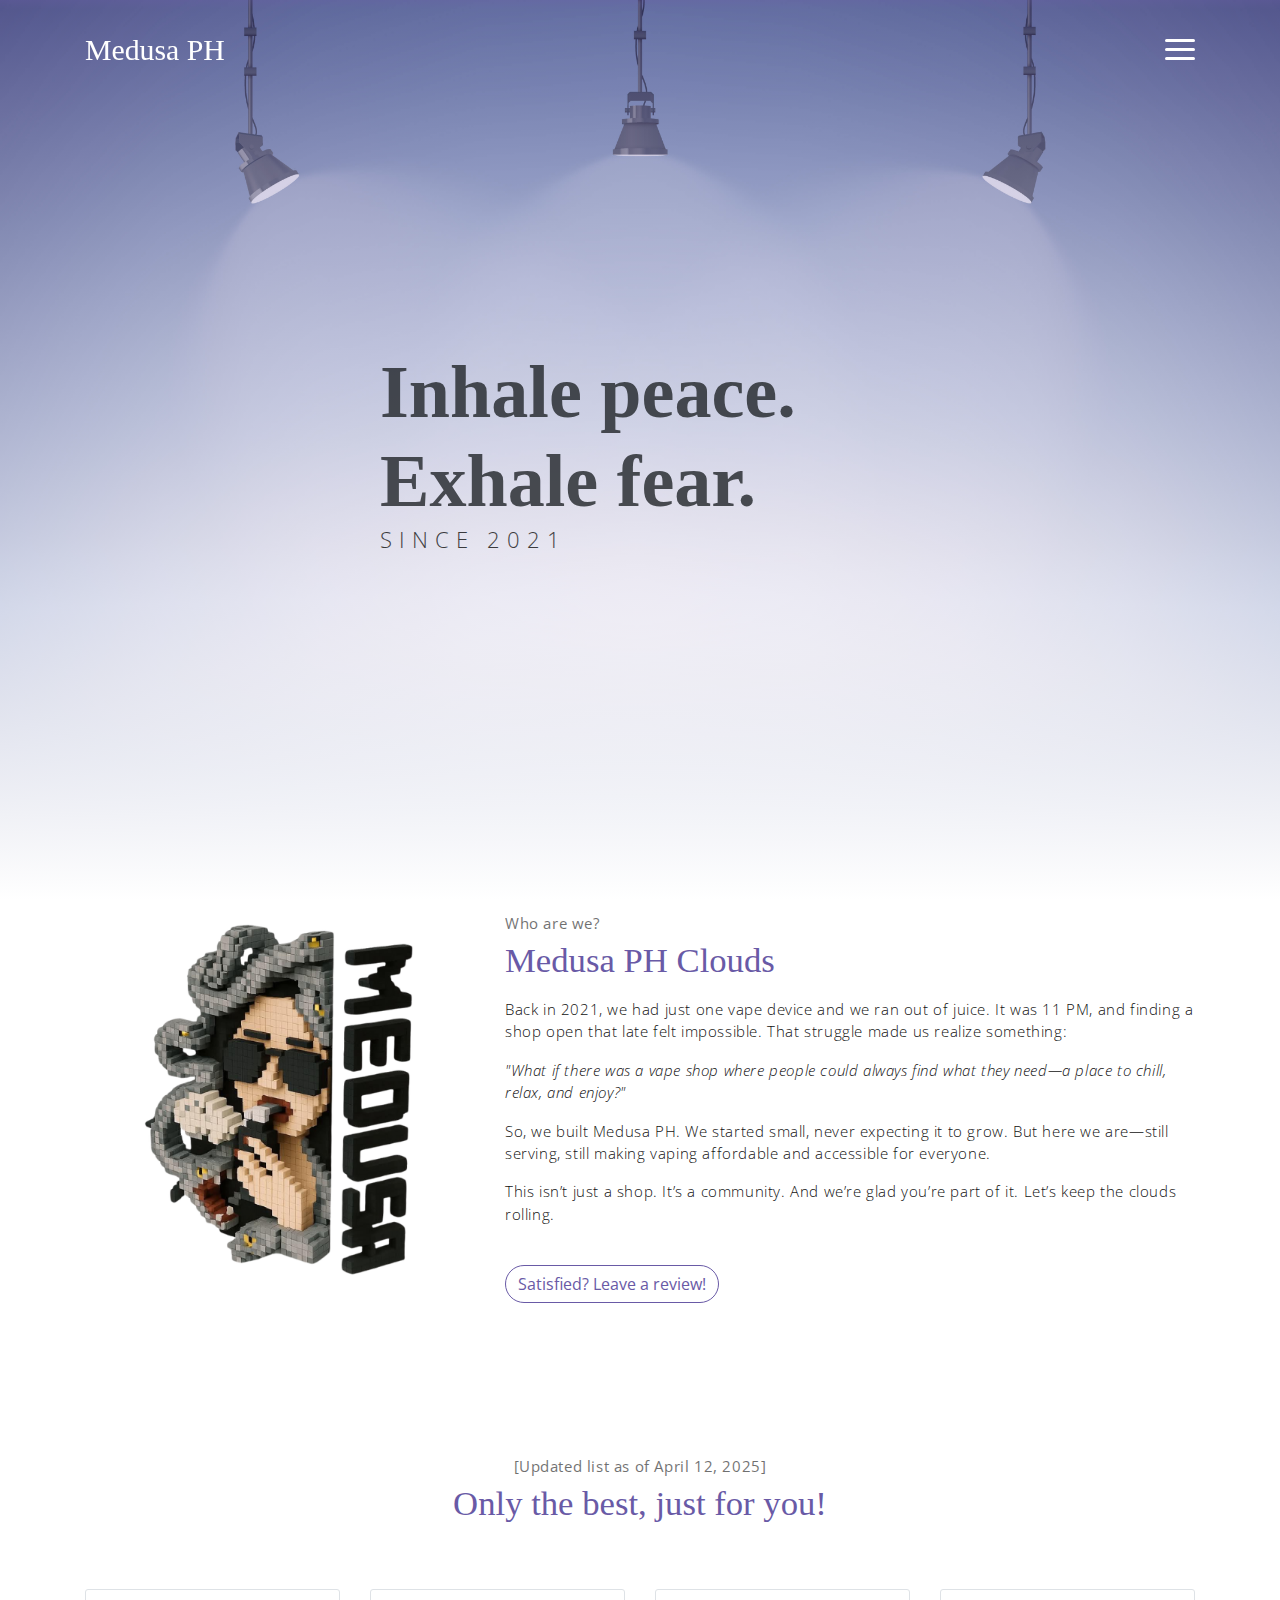
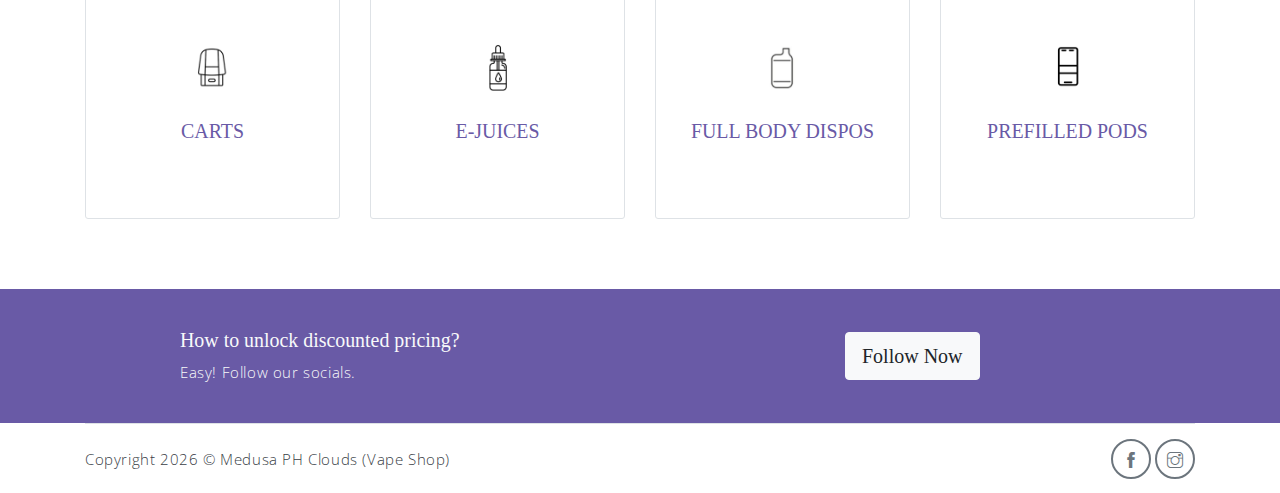
==== index.html @ be8d8b35 "Update index.html" ====
<!DOCTYPE html>
<html lang="en">
<head>
    <meta charset="utf-8">
    <meta name="viewport" content="width=device-width, initial-scale=1, shrink-to-fit=no">
    <meta name="description" content="Medusa PH Clouds offers a variety of vaping products including Black Elite, Relx, Oxva, Xlim Pro, e-juices, disposables, and vape accessories. Find your nearest vape shop and explore premium vaping products in Pampanga, Manila, and more.">
    <meta name="keywords" content="Medusa PH Clouds, vape shop, Black Elite, Black Elite V1, Black Elite V2, Smug, Storm, Chillax, Dark Pod Formula, Xlim Pro, Oxva, Oxva Xlim Pro, Royal Elite, e-juices, disposable vapes, vape accessories, vape shop near me, vape shop Pampanga, vape shop Manila, vape shop near Azure North, vape shop Angeles City, vape shop in San Fernando, best vape shop, vape shop open now, vape shop Quezon City, vape shop Cebu, vape shop Davao, vape shop Taguig, affordable vapes, vaping community Philippines, vape shop in Makati, vape shop in Pasig, vape store Philippines, vape delivery Philippines">
    <meta name="author" content="Medusa PH Clouds">
    <meta name="robots" content="index, follow">
    <title>Medusa PH Clouds - Vape Shop</title>

    <!-- Favicon -->
    <link rel="icon" href="imgs/favicon.png" type="image/x-icon">

    <!-- Stylesheets -->
    <link rel="stylesheet" href="vendors/themify-icons/css/themify-icons.css">
    <link rel="stylesheet" href="css/meyawo.css">
</head>

<body data-spy="scroll" data-target=".navbar" data-offset="40" id="home">

    <nav class="custom-navbar" data-spy="affix" data-offset-top="20">
        <div class="container">
            <a class="logo" href="index.html">Medusa PH</a>         
            <ul class="nav">
                <li class="item">
                    <a class="link" href="index.html">Home</a>
                </li>
                <li class="item">
                    <a class="link" href="#about">About</a>
                </li>
                <li class="item">
                    <a class="link" href="#service">Stocks</a>
                </li>
                <li class="item">
                    <a class="link" href="contactandpolicies.html" target="_blank">Contact/Policies</a>
                </li>
            </ul>
            <a href="javascript:void(0)" id="nav-toggle" class="hamburger hamburger--elastic">
                <div class="hamburger-box">
                  <div class="hamburger-inner"></div>
                </div>
            </a>
        </div>          
    </nav><!-- End of Page Navbar -->

    <!-- page header -->
    <header id="home" class="header">
        <div class="overlay"></div>
        <div class="header-content container">
            <h1 class="header-title">
                <span class="up"></span>
                <span class="down">Inhale peace. Exhale fear.</span>
            </h1>
            <p class="header-subtitle">SINCE 2021</p>            

            <!--<button class="btn btn-primary">Visit My Works</button>-->
        </div>              
    </header><!-- end of page header -->

    <!-- about section -->
    <section class="section pt-0" id="about">
        <!-- container -->
        <div class="container text-center">
            <!-- about wrapper -->
            <div class="about">
                <div class="about-img-holder">
                    <img src="imgs/man.png" class="about-img" alt="Download free bootstrap 4 landing page, free boootstrap 4 templates, Download free bootstrap 4.1 landing page, free boootstrap 4.1.1 templates, meyawo Landing page">
                </div>
                <div class="about-caption">
                    <p class="section-subtitle">Who are we?</p>
                    <h2 class="section-title mb-3">Medusa PH Clouds</h2>
                    <p>
                        Back in 2021, we had just one vape device and we ran out of juice. It was 11 PM, and finding a shop open that late felt impossible. That struggle made us realize something:               
                    </p>
                    <p>
                        <i>"What if there was a vape shop where people could always find what they need—a place to chill, relax, and enjoy?"</i>
                    </p>
                    <p>
                        So, we built Medusa PH. We started small, never expecting it to grow. But here we are—still serving, still making vaping affordable and accessible for everyone.
                    </p>
                    <p>
                        This isn’t just a shop. It’s a community. And we’re glad you’re part of it. Let’s keep the clouds rolling.
                    </p>
                    <a href="https://g.page/r/Cb0ntxyB2-3OEAI/review" target="_blank">
                        <button class="btn-rounded btn btn-outline-primary mt-4">Satisfied? Leave a review!</button>
                    </a>
                </div>              
            </div><!-- end of about wrapper -->
        </div><!-- end of container -->
    </section> <!-- end of about section -->

<!-- service section -->
<section class="section" id="service">
    <div class="container text-center">
        <p class="section-subtitle">[Updated list as of April 12, 2025]</p>
        <h6 class="section-title mb-6">Only the best, just for you!</h6>
        <!-- row -->
        <div class="row">
            <div class="col-md-6 col-lg-3">
                <div class="service-card" data-toggle="modal" data-target="#cartsModal">
                    <div class="body">
                        <img src="imgs/prefilledpodicon.png" alt="CARTS" class="icon">
                        <h6 class="title">CARTS</h6>
                        <p class="subtitle">Empty carts designed for easy refilling with your favorite e-juice. Perfect for a customizable vaping experience!</p>
                    </div>
                </div>
            </div>
            <div class="col-md-6 col-lg-3">
                <div class="service-card" data-toggle="modal" data-target="#ejuicesModal">
                    <div class="body">
                        <img src="imgs/ejuiceicon.png" alt="E-JUICES" class="icon">
                        <h6 class="title">E-JUICES</h6>
                        <p class="subtitle">Crafted for rich flavor and smooth vaping. Choose your favorite flavor and elevate your vape experience today!</p>
                    </div>
                </div>
            </div>
            <div class="col-md-6 col-lg-3">
                <div class="service-card" data-toggle="modal" data-target="#disposModal">
                    <div class="body">
                        <img src="imgs/fullbodydispoicon.png" alt="FULL BODY DISPOS" class="icon">
                        <h6 class="title">FULL BODY DISPOS</h6>
                        <p class="subtitle">Experience the convenience. Flavorful with no refills or mess. Perfect for on-the-go vaping!</p>
                    </div>
                </div>
            </div>
            <div class="col-md-6 col-lg-3">
                <div class="service-card" data-toggle="modal" data-target="#podsModal">
                    <div class="body">
                        <img src="imgs/cartsicon.png" alt="PREFILLED PODS" class="icon">
                        <h6 class="title">PREFILLED PODS</h6>
                        <p class="subtitle">Convenient and ready to use. No refills, no fuss—just effortless satisfaction in every puff.</p>
                    </div>
                </div>
            </div>
        </div><!-- end of row -->
    </div>
</section><!-- end of service section -->

<!-- Modal for Carts -->
<div class="modal fade" id="cartsModal" tabindex="-1" role="dialog" aria-labelledby="cartsModalLabel" aria-hidden="true">
    <div class="modal-dialog" role="document">
        <div class="modal-content">
            <div class="modal-header">
                <h5 class="modal-title" id="cartsModalLabel">CARTS - Available Items</h5>
                <button type="button" class="close" data-dismiss="modal" aria-label="Close">
                    <span aria-hidden="true">&times;</span>
                </button>
            </div>
            <div class="modal-body">
                <!-- Table for available carts -->
                <table class="table">
                    <thead>
                        <tr>
                            <th>Brand</th>
                            <th>Description</th>
                            <th>Price</th>
                        </tr>
                    </thead>
                    <tbody>
                        <tr>
                            <td>Oxva</td>
                            <td>Empty V1 cart, compatible with all Oxva Xlim devices (e.g., Xlim Pro, Xlim Pro 2, Xlim SQ, etc.)</td>
                            <td><del>₱250</del> <span style="color: green;">₱200</span></td>
                        </tr>
                        <tr>
                            <td>Royal Elite</td>
                            <td>Empty V1 cart, compatible with all Elite V1 brand batteries. <b>Under no circumstances shall a refund or replacement be made.</b></td>
                            <td><del>₱350</del> <span style="color: green;">₱300</span></td>
                        </tr>
                        <!-- Add more rows here -->
                    </tbody>
                </table>
            </div>
        </div>
    </div>
</div>

<!-- Modal for E-Juices -->
<div class="modal fade" id="ejuicesModal" tabindex="-1" role="dialog" aria-labelledby="ejuicesModalLabel" aria-hidden="true">
    <div class="modal-dialog" role="document">
        <div class="modal-content">
            <div class="modal-header">
                <h5 class="modal-title" id="ejuicesModalLabel">E-JUICES - Available Flavors</h5>
                <button type="button" class="close" data-dismiss="modal" aria-label="Close">
                    <span aria-hidden="true">&times;</span>
                </button>
            </div>
            <div class="modal-body">
                <!-- Table for available e-juices -->
                <table class="table">
                    <thead>
                        <tr>
                            <th>Brand</th>
                            <th>Flavor</th>
                            <th>Description</th>
                            <th>Price</th>
                        </tr>
                    </thead>
                    <tbody>
                        <tr>
                            <td>Dark Pod Formula</td>
                            <td>Blackout - Blackcurrant 30 mg</td>
                            <td>Menthol and fruity, dispo-like flavor. Perfect for pod system devices. Premium quality!</td>
                            <td><del>₱450</del> <span style="color: green;">₱350</span></td>
                        </tr>
                        <tr>
                            <td>Dark Pod Formula</td>
                            <td>Fizzy Pop - Banana 30 mg</td>
                            <td>Menthol and fruity, dispo-like flavor. Perfect for pod system devices. Premium quality!</td>
                            <td><del>₱450</del> <span style="color: green;">₱350</span></td>
                        </tr>
                        <tr>
                            <td>Dark Pod Formula</td>
                            <td>Frozen Pink - Strawberry 30 mg [low stocks]</td>
                            <td>Menthol and fruity, dispo-like flavor. Perfect for pod system devices. Premium quality!</td>
                            <td><del>₱450</del> <span style="color: green;">₱350</span></td>
                        </tr>
                        <tr>
                            <td>Dark Pod Formula</td>
                            <td>Fuse Bomb - Mint Fresh 30 mg</td>
                            <td>Menthol and fruity, dispo-like flavor. Perfect for pod system devices. Premium quality!</td>
                            <td><del>₱450</del> <span style="color: green;">₱350</span></td>
                        </tr>
                        <tr>
                            <td>Dark Pod Formula</td>
                            <td>Holy Grail - Grapes 30 mg</td>
                            <td>Menthol and fruity, dispo-like flavor. Perfect for pod system devices. Premium quality!</td>
                            <td><del>₱450</del> <span style="color: green;">₱350</span></td>
                        </tr>
                        <tr>
                            <td>Dark Pod Formula</td>
                            <td>Red Snow - Watermelon 30 mg</td>
                            <td>Menthol and fruity, dispo-like flavor. Perfect for pod system devices. Premium quality!</td>
                            <td><del>₱450</del> <span style="color: green;">₱350</span></td>
                        </tr>
                        <tr>
                            <td>Demonvape</td>
                            <td>Butterfly Massacre - Bubblegum Pomegranate 30 mg</td>
                            <td>Sweet and pastry, dispo-like flavor. Perfect for pod system devices. Premium quality!</td>
                            <td><del>₱350</del> <span style="color: green;">₱300</span></td>
                        </tr>
                        <tr>
                            <td>Demonvape</td>
                            <td>Crema de Brule - Sweet Crema 30 mg</td>
                            <td>Sweet and pastry, dispo-like flavor. Perfect for pod system devices. Premium quality!</td>
                            <td><del>₱350</del> <span style="color: green;">₱300</span></td>
                        </tr>
                        <tr>
                            <td>Demonvape</td>
                            <td>Cryptic Beam - Vanilla Strawberry 30 mg</td>
                            <td>Sweet and pastry, dispo-like flavor. Perfect for pod system devices. Premium quality!</td>
                            <td><del>₱350</del> <span style="color: green;">₱300</span></td>
                        </tr>
                        <tr>
                            <td>Demonvape</td>
                            <td>Frost Raw - Creamy Strawberry 30 mg</td>
                            <td>Sweet and pastry, dispo-like flavor. Perfect for pod system devices. Premium quality!</td>
                            <td><del>₱350</del> <span style="color: green;">₱300</span></td>
                        </tr>
                        <tr>
                            <td>Demonvape</td>
                            <td>Nueva York - Cheesecake 30 mg</td>
                            <td>Sweet and pastry, dispo-like flavor. Perfect for pod system devices. Premium quality!</td>
                            <td><del>₱350</del> <span style="color: green;">₱300</span></td>
                        </tr>
                        <tr>
                            <td>Demonvape</td>
                            <td>RG - Yummy Grapes 30 mg</td>
                            <td>Sweet and pastry, dispo-like flavor. Perfect for pod system devices. Premium quality!</td>
                            <td><del>₱350</del> <span style="color: green;">₱300</span></td>
                        </tr>
                        <tr>
                            <td>Icy Cold</td>
                            <td>Frost Melo - Melon 3 mg</td>
                            <td>Mild fruity menthol. Perfect for mod system devices. Budget-friendly!</td>
                            <td><del>₱150</del> <span style="color: green;">₱100</span></td>
                        </tr>
                        <tr>
                            <td>Icy Cold</td>
                            <td>Green Slush - Watermelon 3 mg</td>
                            <td>Mild fruity menthol. Perfect for mod system devices. Budget-friendly!</td>
                            <td><del>₱150</del> <span style="color: green;">₱100</span></td>
                        </tr>
                        <tr>
                            <td>Icy Cold</td>
                            <td>Lychillz - Lychee 3 mg</td>
                            <td>Mild fruity menthol. Perfect for mod system devices. Budget-friendly!</td>
                            <td><del>₱150</del> <span style="color: green;">₱100</span></td>
                        </tr>
                        <tr>
                            <td>Icy Cold</td>
                            <td>Tropic Freeze - Mango 3 mg</td>
                            <td>Mild fruity menthol. Perfect for mod system devices. Budget-friendly!</td>
                            <td><del>₱150</del> <span style="color: green;">₱100</span></td>
                        </tr>
                        <tr>
                            <td>Vapordrops</td>
                            <td>Blu Elixir - Blueberry 24 mg</td>
                            <td>Fruity. Perfect for mod and pod system devices. Budget-friendly!</td>
                            <td><del>₱200</del> <span style="color: green;">₱150</span></td>
                        </tr>
                        <tr>
                            <td>Vapordrops</td>
                            <td>Classic YKT - Yakult 24 mg</td>
                            <td>Sweet. Perfect for mod and pod system devices. Budget-friendly!</td>
                            <td><del>₱200</del> <span style="color: green;">₱150</span></td>
                        </tr>
                        <tr>
                            <td>Vapordrops</td>
                            <td>Fresh Red - Watermelon 24 mg</td>
                            <td>Fresh fruity. Perfect for mod and pod system devices. Budget-friendly!</td>
                            <td><del>₱200</del> <span style="color: green;">₱150</span></td>
                        </tr>
                        <tr>
                            <td>Vapordrops</td>
                            <td>Lychi - Lychee 24 mg</td>
                            <td>Sweet fruity. Perfect for mod and pod system devices. Budget-friendly!</td>
                            <td><del>₱200</del> <span style="color: green;">₱150</span></td>
                        </tr>
                        <tr>
                            <td>Vapordrops</td>
                            <td>Perfect Red - Strawberry 24 mg</td>
                            <td>Sweet fruity. Perfect for mod and pod system devices. Budget-friendly!</td>
                            <td><del>₱200</del> <span style="color: green;">₱150</span></td>
                        </tr>
                        <tr>
                            <td>Vapordrops</td>
                            <td>Purple Vine - Grapes 24 mg</td>
                            <td>Sweet Fruity. Perfect for mod and pod system devices. Budget-friendly!</td>
                            <td><del>₱200</del> <span style="color: green;">₱150</span></td>
                        </tr>
                        <tr>
                            <td>Vapordrops</td>
                            <td>Triple Brown - Chocolate 24 mg</td>
                            <td>Sweet Pastry. Perfect for mod and pod system devices. Budget-friendly!</td>
                            <td><del>₱200</del> <span style="color: green;">₱150</span></td>
                        </tr>
                        <tr>
                            <td>Vapordrops</td>
                            <td>TRN - Turon 24 mg</td>
                            <td>Sweet Pastry. Perfect for mod and pod system devices. Budget-friendly!</td>
                            <td><del>₱200</del> <span style="color: green;">₱150</span></td>
                        </tr>
                        <tr>
                            <td>Vapordrops</td>
                            <td>UCC - Ube Cheesecake 24 mg</td>
                            <td>Sweet Pastry. Perfect for mod and pod system devices. Budget-friendly!</td>
                            <td><del>₱200</del> <span style="color: green;">₱150</span></td>
                        </tr>
                        <!-- Add more rows here -->
                    </tbody>
                </table>
            </div>
        </div>
    </div>
</div>

<!-- Modal for Full Body Dispos -->
<div class="modal fade" id="disposModal" tabindex="-1" role="dialog" aria-labelledby="disposModalLabel" aria-hidden="true">
    <div class="modal-dialog" role="document">
        <div class="modal-content">
            <div class="modal-header">
                <h5 class="modal-title" id="disposModalLabel">FULL BODY DISPOS - Available Options</h5>
                <button type="button" class="close" data-dismiss="modal" aria-label="Close">
                    <span aria-hidden="true">&times;</span>
                </button>
            </div>
            <div class="modal-body">
                <!-- Table for available disposables -->
                <table class="table">
                    <thead>
                        <tr>
                            <th>Brand</th>
                            <th>Flavor</th>
                            <th>Description</th>
                            <th>Price</th>
                        </tr>
                    </thead>
                    <tbody>
                        <tr>
                            <td>Chillax Vista Mini</td>
                            <td>AG - Aloe Grape 30 mg [low stocks]</td>
                            <td>Cute size, perfect for alternatives. Non-rechargeable. Budget-friendly with a mild fruity taste.</td>
                            <td><del>₱350</del> <span style="color: green;">₱200</span></td>
                        </tr>
                        <tr>
                            <td>Chillax Vista Mini</td>
                            <td>BC - Blackcurrant 30 mg</td>
                            <td>Cute size, perfect for alternatives. Non-rechargeable. Budget-friendly with a mild fruity taste.</td>
                            <td><del>₱350</del> <span style="color: green;">₱200</span></td>
                        </tr>
                        <tr>
                            <td>Chillax Vista Mini</td>
                            <td>GB - Gummy Bear 30 mg</td>
                            <td>Cute size, perfect for alternatives. Non-rechargeable. Budget-friendly with a mild fruity taste.</td>
                            <td><del>₱350</del> <span style="color: green;">₱200</span></td>
                        </tr>
                        <tr>
                            <td>Chillax Vista Mini</td>
                            <td>IBG - Iced Bubblegum 30 mg [low stocks]</td>
                            <td>Cute size, perfect for alternatives. Non-rechargeable. Budget-friendly with a mild fruity taste.</td>
                            <td><del>₱350</del> <span style="color: green;">₱200</span></td>
                        </tr>
                        <tr>
                            <td>Chillax Vista Mini</td>
                            <td>LM - Lemon Mint 30 mg</td>
                            <td>Cute size, perfect for alternatives. Non-rechargeable. Budget-friendly with a mild fruity taste.</td>
                            <td><del>₱350</del> <span style="color: green;">₱200</span></td>
                        </tr>
                        <tr>
                            <td>Chillax Vista Mini</td>
                            <td>SI - Strawberry Ice 30 mg [low stocks]</td>
                            <td>Cute size, perfect for alternatives. Non-rechargeable. Budget-friendly with a mild fruity taste.</td>
                            <td><del>₱350</del> <span style="color: green;">₱200</span></td>
                        </tr>
                        <tr>
                            <td>Chillax Vista Mini</td>
                            <td>SK - Strawberry Kiwi 30 mg</td>
                            <td>Cute size, perfect for alternatives. Non-rechargeable. Budget-friendly with a mild fruity taste.</td>
                            <td><del>₱350</del> <span style="color: green;">₱200</span></td>
                        </tr>
                        <tr>
                            <td>Chillax Vista Mini</td>
                            <td>WL - Watermelon Lychee 30 mg [low stocks]</td>
                            <td>Cute size, perfect for alternatives. Non-rechargeable. Budget-friendly with a mild fruity taste.</td>
                            <td><del>₱350</del> <span style="color: green;">₱200</span></td>
                        </tr>
                        <!-- Add more rows here -->
                    </tbody>
                </table>
            </div>
        </div>
    </div>
</div>

<!-- Modal for Prefilled Pods -->
<div class="modal fade" id="podsModal" tabindex="-1" role="dialog" aria-labelledby="podsModalLabel" aria-hidden="true">
    <div class="modal-dialog" role="document">
        <div class="modal-content">
            <div class="modal-header">
                <h5 class="modal-title" id="podsModalLabel">PREFILLED PODS - Available Options</h5>
                <button type="button" class="close" data-dismiss="modal" aria-label="Close">
                    <span aria-hidden="true">&times;</span>
                </button>
            </div>
            <div class="modal-body">
                <!-- Table for available prefilled pods -->
                <table class="table">
                    <thead>
                        <tr>
                            <th>Brand</th>
                            <th>Flavor</th>
                            <th>Description</th>
                            <th>Price</th>
                        </tr>
                    </thead>
                    <tbody>
                        <tr>
                            <td>ChillX Go</td>
                            <td>Avocado Cream 30 mg</td>
                            <td>Mild menthol with a burst of flavor. Sleek, clean design.</td>
                            <td><del>₱500</del> <span style="color: green;">₱420</span></td>
                        </tr>
                        <tr>
                            <td>ChillX Go</td>
                            <td>Cola 30 mg</td>
                            <td>Mild menthol with a burst of flavor. Sleek, clean design.</td>
                            <td><del>₱500</del> <span style="color: green;">₱420</span></td>
                        </tr>
                        <tr>
                            <td>ChillX Go</td>
                            <td>Iced Bubblegum 30 mg</td>
                            <td>Mild menthol with a burst of flavor. Sleek, clean design.</td>
                            <td><del>₱500</del> <span style="color: green;">₱420</span></td>
                        </tr>
                        <tr>
                            <td>ChillX Go</td>
                            <td>Mixed Berries 30 mg [low stocks]</td>
                            <td>Mild menthol with a burst of flavor. Sleek, clean design.</td>
                            <td><del>₱500</del> <span style="color: green;">₱420</span></td>
                        </tr>
                        <tr>
                            <td>ChillX Go</td>
                            <td>Lychee 30 mg</td>
                            <td>Mild menthol with a burst of flavor. Sleek, clean design.</td>
                            <td><del>₱500</del> <span style="color: green;">₱420</span></td>
                        </tr>
                        <tr>
                            <td>ChillX Go</td>
                            <td>Watermelon 30 mg</td>
                            <td>Mild menthol with a burst of flavor. Sleek, clean design.</td>
                            <td><del>₱500</del> <span style="color: green;">₱420</span></td>
                        </tr>
                        <tr>
                            <td>RELX</td>
                            <td>Fresh Red - Watermelon 30 mg</td>
                            <td>Sweet ripe watermelon with a pleasant hint of menthol!</td>
                            <td><del>₱350</del> <span style="color: green;">₱290</span></td>
                        </tr>
                        <tr>
                            <td>Royal Elite V1</td>
                            <td>APL - Apple 30 mg</td>
                            <td>V1 pods for any Elite V1 batts. Fruity and menthol. Get your batt for only 300 Php!</td>
                            <td><del>₱400</del> <span style="color: green;">₱350</span></td>
                        </tr>
                        <tr>
                            <td>Royal Elite V1</td>
                            <td>BBY - Blueberry 30 mg</td>
                            <td>V1 pods for any Elite V1 batts. Fruity and menthol. Get your batt for only 300 Php!</td>
                            <td><del>₱400</del> <span style="color: green;">₱350</span></td>
                        </tr>
                        <tr>
                            <td>Royal Elite V1</td>
                            <td>GPS - Grapes 30 mg</td>
                            <td>V1 pods for any Elite V1 batts. Fruity and menthol. Get your batt for only 300 Php!</td>
                            <td><del>₱400</del> <span style="color: green;">₱350</span></td>
                        </tr>
                        <tr>
                            <td>Royal Elite V1</td>
                            <td>LYC - Lychee 30 mg</td>
                            <td>V1 pods for any Elite V1 batts. Fruity and menthol. Get your batt for only 300 Php!</td>
                            <td><del>₱400</del> <span style="color: green;">₱350</span></td>
                        </tr>
                        <tr>
                            <td>Royal Elite V1</td>
                            <td>MGI - Mango Ice 30 mg</td>
                            <td>V1 pods for any Elite V1 batts. Fruity and menthol. Get your batt for only 300 Php!</td>
                            <td><del>₱400</del> <span style="color: green;">₱350</span></td>
                        </tr>
                        <tr>
                            <td>Royal Elite V1</td>
                            <td>SBY - Strawberry 30 mg</td>
                            <td>V1 pods for any Elite V1 batts. Fruity and menthol. Get your batt for only 300 Php!</td>
                            <td><del>₱400</del> <span style="color: green;">₱350</span></td>
                        </tr>
                        <tr>
                            <td>Royal Elite V1</td>
                            <td>VIC - Vanilla Ice Cream 30 mg</td>
                            <td>V1 pods for any Elite V1 batts. Fruity and menthol. Get your batt for only 300 Php!</td>
                            <td><del>₱400</del> <span style="color: green;">₱350</span></td>
                        </tr>
                        <tr>
                            <td>Royal Elite V1</td>
                            <td>WTM - Watermelon 30 mg</td>
                            <td>V1 pods for any Elite V1 batts. Fruity and menthol. Get your batt for only 300 Php!</td>
                            <td><del>₱400</del> <span style="color: green;">₱350</span></td>
                        </tr>
                        <tr>
                            <td>Royal Elite V2</td>
                            <td>BCT - Blackcurrant 30 mg</td>
                            <td>V2 pods for any Elite V2 batts. Fruity and menthol. Get your batt for only 350 Php!</td>
                            <td><del>₱500</del> <span style="color: green;">₱450</span></td>
                        </tr>
                        <tr>
                            <td>Royal Elite V2</td>
                            <td>BBY - Blueberry 30 mg</td>
                            <td>V2 pods for any Elite V2 batts. Fruity and menthol. Get your batt for only 350 Php!</td>
                            <td><del>₱500</del> <span style="color: green;">₱450</span></td>
                        </tr>
                        <tr>
                            <td>Royal Elite V2</td>
                            <td>SBY - Strawberry 30 mg</td>
                            <td>V2 pods for any Elite V2 batts. Fruity and menthol. Get your batt for only 350 Php!</td>
                            <td><del>₱500</del> <span style="color: green;">₱450</span></td>
                        </tr>
                        <tr>
                            <td>Royal Elite V2</td>
                            <td>WTM - Watermelon 30 mg</td>
                            <td>V2 pods for any Elite V2 batts. Fruity and menthol. Get your batt for only 350 Php!</td>
                            <td><del>₱500</del> <span style="color: green;">₱450</span></td>
                        </tr>
                        <tr>
                            <td>Royal Elite V2</td>
                            <td>YKL - Yakult 30 mg</td>
                            <td>V2 pods for any Elite V2 batts. Fruity and menthol. Get your batt for only 350 Php!</td>
                            <td><del>₱500</del> <span style="color: green;">₱450</span></td>
                        </tr>
                        <!-- Add more rows here -->
                    </tbody>
                </table>
            </div>
        </div>
    </div>
</div>

    <!-- section -->
    <section class="section-sm bg-primary">
        <!-- container -->
        <div class="container text-center text-sm-left">
            <!-- row -->
            <div class="row align-items-center">
                <div class="col-sm offset-md-1 mb-4 mb-md-0">
                    <h6 class="title text-light">How to unlock discounted pricing?</h6>
                    <p class="m-0 text-light">Easy! Follow our socials.</p>
                </div>
                <div class="col-sm offset-sm-2 offset-md-3">
                    <a href="https://www.facebook.com/medusaphcloudsv2" target="_blank">
                        <button class="btn btn-lg my-font btn-light rounded">Follow Now</button>
                      </a>                      
                </div>
            </div> <!-- end of row -->
        </div> <!-- end of container -->
    </section> <!-- end of section -->

    <!-- footer -->
    <div class="container">
        <footer class="footer">       
            <p class="mb-0">Copyright <script>document.write(new Date().getFullYear())</script> &copy; <a href="https://www.facebook.com/medusaphcloudsv2">Medusa PH Clouds (Vape Shop)</a></p>
            <div class="social-links text-right m-auto ml-sm-auto">
                <a href="https://www.facebook.com/medusaphcloudsv2" class="link"><i class="ti-facebook"></i></a>
                <a href="https://www.instagram.com/vapeshopmedusa/" class="link"><i class="ti-instagram"></i></a>
            </div>
        </footer>
    </div> <!-- end of page footer -->
	
	<!-- core  -->
    <script src="vendors/jquery/jquery-3.4.1.js"></script>
    <script src="vendors/bootstrap/bootstrap.bundle.js"></script>

    <!-- bootstrap 3 affix -->
	<script src="vendors/bootstrap/bootstrap.affix.js"></script>

    <!-- Meyawo js -->
    <script src="js/meyawo.js"></script>

<!-- PopUp: Subscribe Feature -->
<div id="subscribePopup" class="subscribe-popup">
    <div class="popup-content">
        <span class="close-popup" id="closePopup">&times;</span>
        <h3>Subscribe Now!</h3>
        <p>Stay updated on discounts and new stock arrivals.</p>
        <a href="https://docs.google.com/forms/d/e/1FAIpQLSf3AsrJjNL1ROiLyKvn1PiWX-XRBEMjM4Qnz4-0NuQ9uocprQ/viewform?usp=header" target="_blank">
            <button class="btn btn-primary">Subscribe</button>
        </a>
    </div>
</div>

<!--Script for Subscribe Feature-->
<script>
    // Get the elements
    var popup = document.getElementById("subscribePopup");
    var closeBtn = document.getElementById("closePopup");

    // Show the popup automatically after 3 seconds
    setTimeout(function() {
        popup.style.display = "block";
    }, 3000); // 3000ms = 3 seconds

    // Close the popup when the close button is clicked
    closeBtn.addEventListener("click", function() {
        popup.style.display = "none";
    });

    // Close the popup if the user clicks anywhere outside of it
    window.addEventListener("click", function(event) {
        if (event.target === popup) {
            popup.style.display = "none";
        }
    });
</script>








</body>
</html>
---- vendors/themify-icons/css/themify-icons.css ----
@font-face {
	font-family: 'themify';
	src:url("../fonts/themify.eot?-fvbane");
	src:url("../fonts/themify.eot?#iefix-fvbane") format("embedded-opentype"),
		url("../fonts/themify.woff?-fvbane") format("woff"),
		url("../fonts/themify.ttf?-fvbane") format("truetype"),
		url("../fonts/themify.svg?-fvbane#themify") format("svg");
	font-weight: normal;
	font-style: normal;
}

[class^="ti-"], [class*=" ti-"] {
	font-family: 'themify';
	speak: none;
	font-style: normal;
	font-weight: normal;
	font-variant: normal;
	text-transform: none;
	line-height: 1;

	/* Better Font Rendering =========== */
	-webkit-font-smoothing: antialiased;
	-moz-osx-font-smoothing: grayscale;
}

.ti-wand:before {
	content: "\e600";
}
.ti-volume:before {
	content: "\e601";
}
.ti-user:before {
	content: "\e602";
}
.ti-unlock:before {
	content: "\e603";
}
.ti-unlink:before {
	content: "\e604";
}
.ti-trash:before {
	content: "\e605";
}
.ti-thought:before {
	content: "\e606";
}
.ti-target:before {
	content: "\e607";
}
.ti-tag:before {
	content: "\e608";
}
.ti-tablet:before {
	content: "\e609";
}
.ti-star:before {
	content: "\e60a";
}
.ti-spray:before {
	content: "\e60b";
}
.ti-signal:before {
	content: "\e60c";
}
.ti-shopping-cart:before {
	content: "\e60d";
}
.ti-shopping-cart-full:before {
	content: "\e60e";
}
.ti-settings:before {
	content: "\e60f";
}
.ti-search:before {
	content: "\e610";
}
.ti-zoom-in:before {
	content: "\e611";
}
.ti-zoom-out:before {
	content: "\e612";
}
.ti-cut:before {
	content: "\e613";
}
.ti-ruler:before {
	content: "\e614";
}
.ti-ruler-pencil:before {
	content: "\e615";
}
.ti-ruler-alt:before {
	content: "\e616";
}
.ti-bookmark:before {
	content: "\e617";
}
.ti-bookmark-alt:before {
	content: "\e618";
}
.ti-reload:before {
	content: "\e619";
}
.ti-plus:before {
	content: "\e61a";
}
.ti-pin:before {
	content: "\e61b";
}
.ti-pencil:before {
	content: "\e61c";
}
.ti-pencil-alt:before {
	content: "\e61d";
}
.ti-paint-roller:before {
	content: "\e61e";
}
.ti-paint-bucket:before {
	content: "\e61f";
}
.ti-na:before {
	content: "\e620";
}
.ti-mobile:before {
	content: "\e621";
}
.ti-minus:before {
	content: "\e622";
}
.ti-medall:before {
	content: "\e623";
}
.ti-medall-alt:before {
	content: "\e624";
}
.ti-marker:before {
	content: "\e625";
}
.ti-marker-alt:before {
	content: "\e626";
}
.ti-arrow-up:before {
	content: "\e627";
}
.ti-arrow-right:before {
	content: "\e628";
}
.ti-arrow-left:before {
	content: "\e629";
}
.ti-arrow-down:before {
	content: "\e62a";
}
.ti-lock:before {
	content: "\e62b";
}
.ti-location-arrow:before {
	content: "\e62c";
}
.ti-link:before {
	content: "\e62d";
}
.ti-layout:before {
	content: "\e62e";
}
.ti-layers:before {
	content: "\e62f";
}
.ti-layers-alt:before {
	content: "\e630";
}
.ti-key:before {
	content: "\e631";
}
.ti-import:before {
	content: "\e632";
}
.ti-image:before {
	content: "\e633";
}
.ti-heart:before {
	content: "\e634";
}
.ti-heart-broken:before {
	content: "\e635";
}
.ti-hand-stop:before {
	content: "\e636";
}
.ti-hand-open:before {
	content: "\e637";
}
.ti-hand-drag:before {
	content: "\e638";
}
.ti-folder:before {
	content: "\e639";
}
.ti-flag:before {
	content: "\e63a";
}
.ti-flag-alt:before {
	content: "\e63b";
}
.ti-flag-alt-2:before {
	content: "\e63c";
}
.ti-eye:before {
	content: "\e63d";
}
.ti-export:before {
	content: "\e63e";
}
.ti-exchange-vertical:before {
	content: "\e63f";
}
.ti-desktop:before {
	content: "\e640";
}
.ti-cup:before {
	content: "\e641";
}
.ti-crown:before {
	content: "\e642";
}
.ti-comments:before {
	content: "\e643";
}
.ti-comment:before {
	content: "\e644";
}
.ti-comment-alt:before {
	content: "\e645";
}
.ti-close:before {
	content: "\e646";
}
.ti-clip:before {
	content: "\e647";
}
.ti-angle-up:before {
	content: "\e648";
}
.ti-angle-right:before {
	content: "\e649";
}
.ti-angle-left:before {
	content: "\e64a";
}
.ti-angle-down:before {
	content: "\e64b";
}
.ti-check:before {
	content: "\e64c";
}
.ti-check-box:before {
	content: "\e64d";
}
.ti-camera:before {
	content: "\e64e";
}
.ti-announcement:before {
	content: "\e64f";
}
.ti-brush:before {
	content: "\e650";
}
.ti-briefcase:before {
	content: "\e651";
}
.ti-bolt:before {
	content: "\e652";
}
.ti-bolt-alt:before {
	content: "\e653";
}
.ti-blackboard:before {
	content: "\e654";
}
.ti-bag:before {
	content: "\e655";
}
.ti-move:before {
	content: "\e656";
}
.ti-arrows-vertical:before {
	content: "\e657";
}
.ti-arrows-horizontal:before {
	content: "\e658";
}
.ti-fullscreen:before {
	content: "\e659";
}
.ti-arrow-top-right:before {
	content: "\e65a";
}
.ti-arrow-top-left:before {
	content: "\e65b";
}
.ti-arrow-circle-up:before {
	content: "\e65c";
}
.ti-arrow-circle-right:before {
	content: "\e65d";
}
.ti-arrow-circle-left:before {
	content: "\e65e";
}
.ti-arrow-circle-down:before {
	content: "\e65f";
}
.ti-angle-double-up:before {
	content: "\e660";
}
.ti-angle-double-right:before {
	content: "\e661";
}
.ti-angle-double-left:before {
	content: "\e662";
}
.ti-angle-double-down:before {
	content: "\e663";
}
.ti-zip:before {
	content: "\e664";
}
.ti-world:before {
	content: "\e665";
}
.ti-wheelchair:before {
	content: "\e666";
}
.ti-view-list:before {
	content: "\e667";
}
.ti-view-list-alt:before {
	content: "\e668";
}
.ti-view-grid:before {
	content: "\e669";
}
.ti-uppercase:before {
	content: "\e66a";
}
.ti-upload:before {
	content: "\e66b";
}
.ti-underline:before {
	content: "\e66c";
}
.ti-truck:before {
	content: "\e66d";
}
.ti-timer:before {
	content: "\e66e";
}
.ti-ticket:before {
	content: "\e66f";
}
.ti-thumb-up:before {
	content: "\e670";
}
.ti-thumb-down:before {
	content: "\e671";
}
.ti-text:before {
	content: "\e672";
}
.ti-stats-up:before {
	content: "\e673";
}
.ti-stats-down:before {
	content: "\e674";
}
.ti-split-v:before {
	content: "\e675";
}
.ti-split-h:before {
	content: "\e676";
}
.ti-smallcap:before {
	content: "\e677";
}
.ti-shine:before {
	content: "\e678";
}
.ti-shift-right:before {
	content: "\e679";
}
.ti-shift-left:before {
	content: "\e67a";
}
.ti-shield:before {
	content: "\e67b";
}
.ti-notepad:before {
	content: "\e67c";
}
.ti-server:before {
	content: "\e67d";
}
.ti-quote-right:before {
	content: "\e67e";
}
.ti-quote-left:before {
	content: "\e67f";
}
.ti-pulse:before {
	content: "\e680";
}
.ti-printer:before {
	content: "\e681";
}
.ti-power-off:before {
	content: "\e682";
}
.ti-plug:before {
	content: "\e683";
}
.ti-pie-chart:before {
	content: "\e684";
}
.ti-paragraph:before {
	content: "\e685";
}
.ti-panel:before {
	content: "\e686";
}
.ti-package:before {
	content: "\e687";
}
.ti-music:before {
	content: "\e688";
}
.ti-music-alt:before {
	content: "\e689";
}
.ti-mouse:before {
	content: "\e68a";
}
.ti-mouse-alt:before {
	content: "\e68b";
}
.ti-money:before {
	content: "\e68c";
}
.ti-microphone:before {
	content: "\e68d";
}
.ti-menu:before {
	content: "\e68e";
}
.ti-menu-alt:before {
	content: "\e68f";
}
.ti-map:before {
	content: "\e690";
}
.ti-map-alt:before {
	content: "\e691";
}
.ti-loop:before {
	content: "\e692";
}
.ti-location-pin:before {
	content: "\e693";
}
.ti-list:before {
	content: "\e694";
}
.ti-light-bulb:before {
	content: "\e695";
}
.ti-Italic:before {
	content: "\e696";
}
.ti-info:before {
	content: "\e697";
}
.ti-infinite:before {
	content: "\e698";
}
.ti-id-badge:before {
	content: "\e699";
}
.ti-hummer:before {
	content: "\e69a";
}
.ti-home:before {
	content: "\e69b";
}
.ti-help:before {
	content: "\e69c";
}
.ti-headphone:before {
	content: "\e69d";
}
.ti-harddrives:before {
	content: "\e69e";
}
.ti-harddrive:before {
	content: "\e69f";
}
.ti-gift:before {
	content: "\e6a0";
}
.ti-game:before {
	content: "\e6a1";
}
.ti-filter:before {
	content: "\e6a2";
}
.ti-files:before {
	content: "\e6a3";
}
.ti-file:before {
	content: "\e6a4";
}
.ti-eraser:before {
	content: "\e6a5";
}
.ti-envelope:before {
	content: "\e6a6";
}
.ti-download:before {
	content: "\e6a7";
}
.ti-direction:before {
	content: "\e6a8";
}
.ti-direction-alt:before {
	content: "\e6a9";
}
.ti-dashboard:before {
	content: "\e6aa";
}
.ti-control-stop:before {
	content: "\e6ab";
}
.ti-control-shuffle:before {
	content: "\e6ac";
}
.ti-control-play:before {
	content: "\e6ad";
}
.ti-control-pause:before {
	content: "\e6ae";
}
.ti-control-forward:before {
	content: "\e6af";
}
.ti-control-backward:before {
	content: "\e6b0";
}
.ti-cloud:before {
	content: "\e6b1";
}
.ti-cloud-up:before {
	content: "\e6b2";
}
.ti-cloud-down:before {
	content: "\e6b3";
}
.ti-clipboard:before {
	content: "\e6b4";
}
.ti-car:before {
	content: "\e6b5";
}
.ti-calendar:before {
	content: "\e6b6";
}
.ti-book:before {
	content: "\e6b7";
}
.ti-bell:before {
	content: "\e6b8";
}
.ti-basketball:before {
	content: "\e6b9";
}
.ti-bar-chart:before {
	content: "\e6ba";
}
.ti-bar-chart-alt:before {
	content: "\e6bb";
}
.ti-back-right:before {
	content: "\e6bc";
}
.ti-back-left:before {
	content: "\e6bd";
}
.ti-arrows-corner:before {
	content: "\e6be";
}
.ti-archive:before {
	content: "\e6bf";
}
.ti-anchor:before {
	content: "\e6c0";
}
.ti-align-right:before {
	content: "\e6c1";
}
.ti-align-left:before {
	content: "\e6c2";
}
.ti-align-justify:before {
	content: "\e6c3";
}
.ti-align-center:before {
	content: "\e6c4";
}
.ti-alert:before {
	content: "\e6c5";
}
.ti-alarm-clock:before {
	content: "\e6c6";
}
.ti-agenda:before {
	content: "\e6c7";
}
.ti-write:before {
	content: "\e6c8";
}
.ti-window:before {
	content: "\e6c9";
}
.ti-widgetized:before {
	content: "\e6ca";
}
.ti-widget:before {
	content: "\e6cb";
}
.ti-widget-alt:before {
	content: "\e6cc";
}
.ti-wallet:before {
	content: "\e6cd";
}
.ti-video-clapper:before {
	content: "\e6ce";
}
.ti-video-camera:before {
	content: "\e6cf";
}
.ti-vector:before {
	content: "\e6d0";
}
.ti-themify-logo:before {
	content: "\e6d1";
}
.ti-themify-favicon:before {
	content: "\e6d2";
}
.ti-themify-favicon-alt:before {
	content: "\e6d3";
}
.ti-support:before {
	content: "\e6d4";
}
.ti-stamp:before {
	content: "\e6d5";
}
.ti-split-v-alt:before {
	content: "\e6d6";
}
.ti-slice:before {
	content: "\e6d7";
}
.ti-shortcode:before {
	content: "\e6d8";
}
.ti-shift-right-alt:before {
	content: "\e6d9";
}
.ti-shift-left-alt:before {
	content: "\e6da";
}
.ti-ruler-alt-2:before {
	content: "\e6db";
}
.ti-receipt:before {
	content: "\e6dc";
}
.ti-pin2:before {
	content: "\e6dd";
}
.ti-pin-alt:before {
	content: "\e6de";
}
.ti-pencil-alt2:before {
	content: "\e6df";
}
.ti-palette:before {
	content: "\e6e0";
}
.ti-more:before {
	content: "\e6e1";
}
.ti-more-alt:before {
	content: "\e6e2";
}
.ti-microphone-alt:before {
	content: "\e6e3";
}
.ti-magnet:before {
	content: "\e6e4";
}
.ti-line-double:before {
	content: "\e6e5";
}
.ti-line-dotted:before {
	content: "\e6e6";
}
.ti-line-dashed:before {
	content: "\e6e7";
}
.ti-layout-width-full:before {
	content: "\e6e8";
}
.ti-layout-width-default:before {
	content: "\e6e9";
}
.ti-layout-width-default-alt:before {
	content: "\e6ea";
}
.ti-layout-tab:before {
	content: "\e6eb";
}
.ti-layout-tab-window:before {
	content: "\e6ec";
}
.ti-layout-tab-v:before {
	content: "\e6ed";
}
.ti-layout-tab-min:before {
	content: "\e6ee";
}
.ti-layout-slider:before {
	content: "\e6ef";
}
.ti-layout-slider-alt:before {
	content: "\e6f0";
}
.ti-layout-sidebar-right:before {
	content: "\e6f1";
}
.ti-layout-sidebar-none:before {
	content: "\e6f2";
}
.ti-layout-sidebar-left:before {
	content: "\e6f3";
}
.ti-layout-placeholder:before {
	content: "\e6f4";
}
.ti-layout-menu:before {
	content: "\e6f5";
}
.ti-layout-menu-v:before {
	content: "\e6f6";
}
.ti-layout-menu-separated:before {
	content: "\e6f7";
}
.ti-layout-menu-full:before {
	content: "\e6f8";
}
.ti-layout-media-right-alt:before {
	content: "\e6f9";
}
.ti-layout-media-right:before {
	content: "\e6fa";
}
.ti-layout-media-overlay:before {
	content: "\e6fb";
}
.ti-layout-media-overlay-alt:before {
	content: "\e6fc";
}
.ti-layout-media-overlay-alt-2:before {
	content: "\e6fd";
}
.ti-layout-media-left-alt:before {
	content: "\e6fe";
}
.ti-layout-media-left:before {
	content: "\e6ff";
}
.ti-layout-media-center-alt:before {
	content: "\e700";
}
.ti-layout-media-center:before {
	content: "\e701";
}
.ti-layout-list-thumb:before {
	content: "\e702";
}
.ti-layout-list-thumb-alt:before {
	content: "\e703";
}
.ti-layout-list-post:before {
	content: "\e704";
}
.ti-layout-list-large-image:before {
	content: "\e705";
}
.ti-layout-line-solid:before {
	content: "\e706";
}
.ti-layout-grid4:before {
	content: "\e707";
}
.ti-layout-grid3:before {
	content: "\e708";
}
.ti-layout-grid2:before {
	content: "\e709";
}
.ti-layout-grid2-thumb:before {
	content: "\e70a";
}
.ti-layout-cta-right:before {
	content: "\e70b";
}
.ti-layout-cta-left:before {
	content: "\e70c";
}
.ti-layout-cta-center:before {
	content: "\e70d";
}
.ti-layout-cta-btn-right:before {
	content: "\e70e";
}
.ti-layout-cta-btn-left:before {
	content: "\e70f";
}
.ti-layout-column4:before {
	content: "\e710";
}
.ti-layout-column3:before {
	content: "\e711";
}
.ti-layout-column2:before {
	content: "\e712";
}
.ti-layout-accordion-separated:before {
	content: "\e713";
}
.ti-layout-accordion-merged:before {
	content: "\e714";
}
.ti-layout-accordion-list:before {
	content: "\e715";
}
.ti-ink-pen:before {
	content: "\e716";
}
.ti-info-alt:before {
	content: "\e717";
}
.ti-help-alt:before {
	content: "\e718";
}
.ti-headphone-alt:before {
	content: "\e719";
}
.ti-hand-point-up:before {
	content: "\e71a";
}
.ti-hand-point-right:before {
	content: "\e71b";
}
.ti-hand-point-left:before {
	content: "\e71c";
}
.ti-hand-point-down:before {
	content: "\e71d";
}
.ti-gallery:before {
	content: "\e71e";
}
.ti-face-smile:before {
	content: "\e71f";
}
.ti-face-sad:before {
	content: "\e720";
}
.ti-credit-card:before {
	content: "\e721";
}
.ti-control-skip-forward:before {
	content: "\e722";
}
.ti-control-skip-backward:before {
	content: "\e723";
}
.ti-control-record:before {
	content: "\e724";
}
.ti-control-eject:before {
	content: "\e725";
}
.ti-comments-smiley:before {
	content: "\e726";
}
.ti-brush-alt:before {
	content: "\e727";
}
.ti-youtube:before {
	content: "\e728";
}
.ti-vimeo:before {
	content: "\e729";
}
.ti-twitter:before {
	content: "\e72a";
}
.ti-time:before {
	content: "\e72b";
}
.ti-tumblr:before {
	content: "\e72c";
}
.ti-skype:before {
	content: "\e72d";
}
.ti-share:before {
	content: "\e72e";
}
.ti-share-alt:before {
	content: "\e72f";
}
.ti-rocket:before {
	content: "\e730";
}
.ti-pinterest:before {
	content: "\e731";
}
.ti-new-window:before {
	content: "\e732";
}
.ti-microsoft:before {
	content: "\e733";
}
.ti-list-ol:before {
	content: "\e734";
}
.ti-linkedin:before {
	content: "\e735";
}
.ti-layout-sidebar-2:before {
	content: "\e736";
}
.ti-layout-grid4-alt:before {
	content: "\e737";
}
.ti-layout-grid3-alt:before {
	content: "\e738";
}
.ti-layout-grid2-alt:before {
	content: "\e739";
}
.ti-layout-column4-alt:before {
	content: "\e73a";
}
.ti-layout-column3-alt:before {
	content: "\e73b";
}
.ti-layout-column2-alt:before {
	content: "\e73c";
}
.ti-instagram:before {
	content: "\e73d";
}
.ti-google:before {
	content: "\e73e";
}
.ti-github:before {
	content: "\e73f";
}
.ti-flickr:before {
	content: "\e740";
}
.ti-facebook:before {
	content: "\e741";
}
.ti-dropbox:before {
	content: "\e742";
}
.ti-dribbble:before {
	content: "\e743";
}
.ti-apple:before {
	content: "\e744";
}
.ti-android:before {
	content: "\e745";
}
.ti-save:before {
	content: "\e746";
}
.ti-save-alt:before {
	content: "\e747";
}
.ti-yahoo:before {
	content: "\e748";
}
.ti-wordpress:before {
	content: "\e749";
}
.ti-vimeo-alt:before {
	content: "\e74a";
}
.ti-twitter-alt:before {
	content: "\e74b";
}
.ti-tumblr-alt:before {
	content: "\e74c";
}
.ti-trello:before {
	content: "\e74d";
}
.ti-stack-overflow:before {
	content: "\e74e";
}
.ti-soundcloud:before {
	content: "\e74f";
}
.ti-sharethis:before {
	content: "\e750";
}
.ti-sharethis-alt:before {
	content: "\e751";
}
.ti-reddit:before {
	content: "\e752";
}
.ti-pinterest-alt:before {
	content: "\e753";
}
.ti-microsoft-alt:before {
	content: "\e754";
}
.ti-linux:before {
	content: "\e755";
}
.ti-jsfiddle:before {
	content: "\e756";
}
.ti-joomla:before {
	content: "\e757";
}
.ti-html5:before {
	content: "\e758";
}
.ti-flickr-alt:before {
	content: "\e759";
}
.ti-email:before {
	content: "\e75a";
}
.ti-drupal:before {
	content: "\e75b";
}
.ti-dropbox-alt:before {
	content: "\e75c";
}
.ti-css3:before {
	content: "\e75d";
}
.ti-rss:before {
	content: "\e75e";
}
.ti-rss-alt:before {
	content: "\e75f";
}
---- css/meyawo.css ----
@charset "UTF-8";

@import url("https://fonts.googleapis.com/css?family=Baloo+Paaji|Open+Sans:300,300i,400,400i,600,600i,700,700i");
:root {
  --blue: #1e549f;
  --indigo: #695aa6;
  --purple: #6f42c1;
  --pink: #e83e8c;
  --red: #ec185d;
  --orange: #ff6d02;
  --yellow: #ffc107;
  --green: #1bb74f;
  --teal: #20c997;
  --cyan: #17a2b8;
  --white: #fff;
  --gray: #6c757d;
  --gray-dark: #393e46;
  --primary: #695aa6;
  --secondary: #393e46;
  --success: #1bb74f;
  --info: #17a2b8;
  --warning: #ff6d02;
  --danger: #ec185d;
  --light: #f8f9fa;
  --dark: #212529;
  --breakpoint-xs: 0;
  --breakpoint-sm: 576px;
  --breakpoint-md: 768px;
  --breakpoint-lg: 992px;
  --breakpoint-xl: 1200px;
  --font-family-sans-serif: "Open Sans", sans-serif;
  --font-family-monospace: SFMono-Regular, Menlo, Monaco, Consolas, "Liberation Mono", "Courier New", monospace;
}

*,
*::before,
*::after {
  box-sizing: border-box;
}

html {
  font-family: sans-serif;
  line-height: 1.15;
  -webkit-text-size-adjust: 100%;
  -webkit-tap-highlight-color: rgba(0, 0, 0, 0);
}

article, aside, figcaption, figure, footer, header, hgroup, main, nav, section {
  display: block;
}

body {
  margin: 0;
  font-family: "Open Sans", sans-serif;
  font-size: 1rem;
  font-weight: 400;
  line-height: 1.5;
  color: #212529;
  text-align: left;
  background-color: #fff;
}

[tabindex="-1"]:focus {
  outline: 0 !important;
}

hr {
  box-sizing: content-box;
  height: 0;
  overflow: visible;
}

h1, h2, h3, h4, h5, h6 {
  margin-top: 0;
  margin-bottom: 0.5rem;
}

p {
  margin-top: 0;
  margin-bottom: 1rem;
}

abbr[title],
abbr[data-original-title] {
  text-decoration: underline;
  -webkit-text-decoration: underline dotted;
          text-decoration: underline dotted;
  cursor: help;
  border-bottom: 0;
  -webkit-text-decoration-skip-ink: none;
          text-decoration-skip-ink: none;
}

address {
  margin-bottom: 1rem;
  font-style: normal;
  line-height: inherit;
}

ol,
ul,
dl {
  margin-top: 0;
  margin-bottom: 1rem;
}

ol ol,
ul ul,
ol ul,
ul ol {
  margin-bottom: 0;
}

dt {
  font-weight: 700;
}

dd {
  margin-bottom: .5rem;
  margin-left: 0;
}

blockquote {
  margin: 0 0 1rem;
}

b,
strong {
  font-weight: bolder;
}

small {
  font-size: 80%;
}

sub,
sup {
  position: relative;
  font-size: 75%;
  line-height: 0;
  vertical-align: baseline;
}

sub {
  bottom: -.25em;
}

sup {
  top: -.5em;
}

a {
  color: #695aa6;
  text-decoration: none;
  background-color: transparent;
}

a:hover {
  color: #493f75;
  text-decoration: none;
}

a:not([href]):not([tabindex]) {
  color: inherit;
  text-decoration: none;
}

a:not([href]):not([tabindex]):hover, a:not([href]):not([tabindex]):focus {
  color: inherit;
  text-decoration: none;
}

a:not([href]):not([tabindex]):focus {
  outline: 0;
}

pre,
code,
kbd,
samp {
  font-family: SFMono-Regular, Menlo, Monaco, Consolas, "Liberation Mono", "Courier New", monospace;
  font-size: 1em;
}

pre {
  margin-top: 0;
  margin-bottom: 1rem;
  overflow: auto;
}

figure {
  margin: 0 0 1rem;
}

img {
  vertical-align: middle;
  border-style: none;
}

svg {
  overflow: hidden;
  vertical-align: middle;
}

table {
  border-collapse: collapse;
}

caption {
  padding-top: 0.75rem;
  padding-bottom: 0.75rem;
  color: #6c757d;
  text-align: left;
  caption-side: bottom;
}

th {
  text-align: inherit;
}

label {
  display: inline-block;
  margin-bottom: 0.5rem;
}

button {
  border-radius: 0;
}

button:focus {
  outline: 1px dotted;
  outline: 5px auto -webkit-focus-ring-color;
}

input,
button,
select,
optgroup,
textarea {
  margin: 0;
  font-family: inherit;
  font-size: inherit;
  line-height: inherit;
}

button,
input {
  overflow: visible;
}

button,
select {
  text-transform: none;
}

select {
  word-wrap: normal;
}

button,
[type="button"],
[type="reset"],
[type="submit"] {
  -webkit-appearance: button;
}

button:not(:disabled),
[type="button"]:not(:disabled),
[type="reset"]:not(:disabled),
[type="submit"]:not(:disabled) {
  cursor: pointer;
}

button::-moz-focus-inner,
[type="button"]::-moz-focus-inner,
[type="reset"]::-moz-focus-inner,
[type="submit"]::-moz-focus-inner {
  padding: 0;
  border-style: none;
}

input[type="radio"],
input[type="checkbox"] {
  box-sizing: border-box;
  padding: 0;
}

input[type="date"],
input[type="time"],
input[type="datetime-local"],
input[type="month"] {
  -webkit-appearance: listbox;
}

textarea {
  overflow: auto;
  resize: vertical;
}

fieldset {
  min-width: 0;
  padding: 0;
  margin: 0;
  border: 0;
}

legend {
  display: block;
  width: 100%;
  max-width: 100%;
  padding: 0;
  margin-bottom: .5rem;
  font-size: 1.5rem;
  line-height: inherit;
  color: inherit;
  white-space: normal;
}

progress {
  vertical-align: baseline;
}

[type="number"]::-webkit-inner-spin-button,
[type="number"]::-webkit-outer-spin-button {
  height: auto;
}

[type="search"] {
  outline-offset: -2px;
  -webkit-appearance: none;
}

[type="search"]::-webkit-search-decoration {
  -webkit-appearance: none;
}

::-webkit-file-upload-button {
  font: inherit;
  -webkit-appearance: button;
}

output {
  display: inline-block;
}

summary {
  display: list-item;
  cursor: pointer;
}

template {
  display: none;
}

[hidden] {
  display: none !important;
}

h1, h2, h3, h4, h5, h6,
.h1, .h2, .h3, .h4, .h5, .h6 {
  margin-bottom: 0.5rem;
  font-weight: 500;
  line-height: 1.2;
}

h1, .h1 {
  font-size: 2.5rem;
}

h2, .h2 {
  font-size: 2rem;
}

h3, .h3 {
  font-size: 1.75rem;
}

h4, .h4 {
  font-size: 1.5rem;
}

h5, .h5 {
  font-size: 1.25rem;
}

h6, .h6 {
  font-size: 1rem;
}

.lead {
  font-size: 1.25rem;
  font-weight: 300;
}

.display-1 {
  font-size: 6rem;
  font-weight: 300;
  line-height: 1.2;
}

.display-2 {
  font-size: 5.5rem;
  font-weight: 300;
  line-height: 1.2;
}

.display-3 {
  font-size: 4.5rem;
  font-weight: 300;
  line-height: 1.2;
}

.display-4 {
  font-size: 3.5rem;
  font-weight: 300;
  line-height: 1.2;
}

hr {
  margin-top: 1rem;
  margin-bottom: 1rem;
  border: 0;
  border-top: 1px solid rgba(0, 0, 0, 0.1);
}

small,
.small {
  font-size: 80%;
  font-weight: 400;
}

mark,
.mark {
  padding: 0.2em;
  background-color: #fcf8e3;
}

.list-unstyled {
  padding-left: 0;
  list-style: none;
}

.list-inline {
  padding-left: 0;
  list-style: none;
}

.list-inline-item {
  display: inline-block;
}

.list-inline-item:not(:last-child) {
  margin-right: 0.5rem;
}

.initialism {
  font-size: 90%;
  text-transform: uppercase;
}

.blockquote {
  margin-bottom: 1rem;
  font-size: 1.25rem;
}

.blockquote-footer {
  display: block;
  font-size: 80%;
  color: #6c757d;
}

.blockquote-footer::before {
  content: "\2014\00A0";
}

.img-fluid {
  max-width: 100%;
  height: auto;
}

.img-thumbnail {
  padding: 0.25rem;
  background-color: #fff;
  border: 1px solid #dee2e6;
  border-radius: 0.25rem;
  max-width: 100%;
  height: auto;
}

.figure {
  display: inline-block;
}

.figure-img {
  margin-bottom: 0.5rem;
  line-height: 1;
}

.figure-caption {
  font-size: 90%;
  color: #6c757d;
}

code {
  font-size: 87.5%;
  color: #e83e8c;
  word-break: break-word;
}

a > code {
  color: inherit;
}

kbd {
  padding: 0.2rem 0.4rem;
  font-size: 87.5%;
  color: #fff;
  background-color: #212529;
  border-radius: 0.2rem;
}

kbd kbd {
  padding: 0;
  font-size: 100%;
  font-weight: 700;
}

pre {
  display: block;
  font-size: 87.5%;
  color: #212529;
}

pre code {
  font-size: inherit;
  color: inherit;
  word-break: normal;
}

.pre-scrollable {
  max-height: 340px;
  overflow-y: scroll;
}

.container {
  width: 100%;
  padding-right: 15px;
  padding-left: 15px;
  margin-right: auto;
  margin-left: auto;
}

@media (min-width: 576px) {
  .container {
    max-width: 540px;
  }
}

@media (min-width: 768px) {
  .container {
    max-width: 720px;
  }
}

@media (min-width: 992px) {
  .container {
    max-width: 960px;
  }
}

@media (min-width: 1200px) {
  .container {
    max-width: 1140px;
  }
}

.container-fluid {
  width: 100%;
  padding-right: 15px;
  padding-left: 15px;
  margin-right: auto;
  margin-left: auto;
}

.row {
  display: -webkit-box;
  display: -webkit-flex;
  display: -ms-flexbox;
  display: flex;
  -webkit-flex-wrap: wrap;
      -ms-flex-wrap: wrap;
          flex-wrap: wrap;
  margin-right: -15px;
  margin-left: -15px;
}

.no-gutters {
  margin-right: 0;
  margin-left: 0;
}

.no-gutters > .col,
.no-gutters > [class*="col-"] {
  padding-right: 0;
  padding-left: 0;
}

.col-1, .col-2, .col-3, .col-4, .col-5, .col-6, .col-7, .col-8, .col-9, .col-10, .col-11, .col-12, .col,
.col-auto, .col-sm-1, .col-sm-2, .col-sm-3, .col-sm-4, .col-sm-5, .col-sm-6, .col-sm-7, .col-sm-8, .col-sm-9, .col-sm-10, .col-sm-11, .col-sm-12, .col-sm,
.col-sm-auto, .col-md-1, .col-md-2, .col-md-3, .col-md-4, .col-md-5, .col-md-6, .col-md-7, .col-md-8, .col-md-9, .col-md-10, .col-md-11, .col-md-12, .col-md,
.col-md-auto, .col-lg-1, .col-lg-2, .col-lg-3, .col-lg-4, .col-lg-5, .col-lg-6, .col-lg-7, .col-lg-8, .col-lg-9, .col-lg-10, .col-lg-11, .col-lg-12, .col-lg,
.col-lg-auto, .col-xl-1, .col-xl-2, .col-xl-3, .col-xl-4, .col-xl-5, .col-xl-6, .col-xl-7, .col-xl-8, .col-xl-9, .col-xl-10, .col-xl-11, .col-xl-12, .col-xl,
.col-xl-auto {
  position: relative;
  width: 100%;
  padding-right: 15px;
  padding-left: 15px;
}

.col {
  -webkit-flex-basis: 0;
      -ms-flex-preferred-size: 0;
          flex-basis: 0;
  -webkit-box-flex: 1;
  -webkit-flex-grow: 1;
      -ms-flex-positive: 1;
          flex-grow: 1;
  max-width: 100%;
}

.col-auto {
  -webkit-box-flex: 0;
  -webkit-flex: 0 0 auto;
      -ms-flex: 0 0 auto;
          flex: 0 0 auto;
  width: auto;
  max-width: 100%;
}

.col-1 {
  -webkit-box-flex: 0;
  -webkit-flex: 0 0 8.33333%;
      -ms-flex: 0 0 8.33333%;
          flex: 0 0 8.33333%;
  max-width: 8.33333%;
}

.col-2 {
  -webkit-box-flex: 0;
  -webkit-flex: 0 0 16.66667%;
      -ms-flex: 0 0 16.66667%;
          flex: 0 0 16.66667%;
  max-width: 16.66667%;
}

.col-3 {
  -webkit-box-flex: 0;
  -webkit-flex: 0 0 25%;
      -ms-flex: 0 0 25%;
          flex: 0 0 25%;
  max-width: 25%;
}

.col-4 {
  -webkit-box-flex: 0;
  -webkit-flex: 0 0 33.33333%;
      -ms-flex: 0 0 33.33333%;
          flex: 0 0 33.33333%;
  max-width: 33.33333%;
}

.col-5 {
  -webkit-box-flex: 0;
  -webkit-flex: 0 0 41.66667%;
      -ms-flex: 0 0 41.66667%;
          flex: 0 0 41.66667%;
  max-width: 41.66667%;
}

.col-6 {
  -webkit-box-flex: 0;
  -webkit-flex: 0 0 50%;
      -ms-flex: 0 0 50%;
          flex: 0 0 50%;
  max-width: 50%;
}

.col-7 {
  -webkit-box-flex: 0;
  -webkit-flex: 0 0 58.33333%;
      -ms-flex: 0 0 58.33333%;
          flex: 0 0 58.33333%;
  max-width: 58.33333%;
}

.col-8 {
  -webkit-box-flex: 0;
  -webkit-flex: 0 0 66.66667%;
      -ms-flex: 0 0 66.66667%;
          flex: 0 0 66.66667%;
  max-width: 66.66667%;
}

.col-9 {
  -webkit-box-flex: 0;
  -webkit-flex: 0 0 75%;
      -ms-flex: 0 0 75%;
          flex: 0 0 75%;
  max-width: 75%;
}

.col-10 {
  -webkit-box-flex: 0;
  -webkit-flex: 0 0 83.33333%;
      -ms-flex: 0 0 83.33333%;
          flex: 0 0 83.33333%;
  max-width: 83.33333%;
}

.col-11 {
  -webkit-box-flex: 0;
  -webkit-flex: 0 0 91.66667%;
      -ms-flex: 0 0 91.66667%;
          flex: 0 0 91.66667%;
  max-width: 91.66667%;
}

.col-12 {
  -webkit-box-flex: 0;
  -webkit-flex: 0 0 100%;
      -ms-flex: 0 0 100%;
          flex: 0 0 100%;
  max-width: 100%;
}

.order-first {
  -webkit-box-ordinal-group: 0;
  -webkit-order: -1;
      -ms-flex-order: -1;
          order: -1;
}

.order-last {
  -webkit-box-ordinal-group: 14;
  -webkit-order: 13;
      -ms-flex-order: 13;
          order: 13;
}

.order-0 {
  -webkit-box-ordinal-group: 1;
  -webkit-order: 0;
      -ms-flex-order: 0;
          order: 0;
}

.order-1 {
  -webkit-box-ordinal-group: 2;
  -webkit-order: 1;
      -ms-flex-order: 1;
          order: 1;
}

.order-2 {
  -webkit-box-ordinal-group: 3;
  -webkit-order: 2;
      -ms-flex-order: 2;
          order: 2;
}

.order-3 {
  -webkit-box-ordinal-group: 4;
  -webkit-order: 3;
      -ms-flex-order: 3;
          order: 3;
}

.order-4 {
  -webkit-box-ordinal-group: 5;
  -webkit-order: 4;
      -ms-flex-order: 4;
          order: 4;
}

.order-5 {
  -webkit-box-ordinal-group: 6;
  -webkit-order: 5;
      -ms-flex-order: 5;
          order: 5;
}

.order-6 {
  -webkit-box-ordinal-group: 7;
  -webkit-order: 6;
      -ms-flex-order: 6;
          order: 6;
}

.order-7 {
  -webkit-box-ordinal-group: 8;
  -webkit-order: 7;
      -ms-flex-order: 7;
          order: 7;
}

.order-8 {
  -webkit-box-ordinal-group: 9;
  -webkit-order: 8;
      -ms-flex-order: 8;
          order: 8;
}

.order-9 {
  -webkit-box-ordinal-group: 10;
  -webkit-order: 9;
      -ms-flex-order: 9;
          order: 9;
}

.order-10 {
  -webkit-box-ordinal-group: 11;
  -webkit-order: 10;
      -ms-flex-order: 10;
          order: 10;
}

.order-11 {
  -webkit-box-ordinal-group: 12;
  -webkit-order: 11;
      -ms-flex-order: 11;
          order: 11;
}

.order-12 {
  -webkit-box-ordinal-group: 13;
  -webkit-order: 12;
      -ms-flex-order: 12;
          order: 12;
}

.offset-1 {
  margin-left: 8.33333%;
}

.offset-2 {
  margin-left: 16.66667%;
}

.offset-3 {
  margin-left: 25%;
}

.offset-4 {
  margin-left: 33.33333%;
}

.offset-5 {
  margin-left: 41.66667%;
}

.offset-6 {
  margin-left: 50%;
}

.offset-7 {
  margin-left: 58.33333%;
}

.offset-8 {
  margin-left: 66.66667%;
}

.offset-9 {
  margin-left: 75%;
}

.offset-10 {
  margin-left: 83.33333%;
}

.offset-11 {
  margin-left: 91.66667%;
}

@media (min-width: 576px) {
  .col-sm {
    -webkit-flex-basis: 0;
        -ms-flex-preferred-size: 0;
            flex-basis: 0;
    -webkit-box-flex: 1;
    -webkit-flex-grow: 1;
        -ms-flex-positive: 1;
            flex-grow: 1;
    max-width: 100%;
  }
  .col-sm-auto {
    -webkit-box-flex: 0;
    -webkit-flex: 0 0 auto;
        -ms-flex: 0 0 auto;
            flex: 0 0 auto;
    width: auto;
    max-width: 100%;
  }
  .col-sm-1 {
    -webkit-box-flex: 0;
    -webkit-flex: 0 0 8.33333%;
        -ms-flex: 0 0 8.33333%;
            flex: 0 0 8.33333%;
    max-width: 8.33333%;
  }
  .col-sm-2 {
    -webkit-box-flex: 0;
    -webkit-flex: 0 0 16.66667%;
        -ms-flex: 0 0 16.66667%;
            flex: 0 0 16.66667%;
    max-width: 16.66667%;
  }
  .col-sm-3 {
    -webkit-box-flex: 0;
    -webkit-flex: 0 0 25%;
        -ms-flex: 0 0 25%;
            flex: 0 0 25%;
    max-width: 25%;
  }
  .col-sm-4 {
    -webkit-box-flex: 0;
    -webkit-flex: 0 0 33.33333%;
        -ms-flex: 0 0 33.33333%;
            flex: 0 0 33.33333%;
    max-width: 33.33333%;
  }
  .col-sm-5 {
    -webkit-box-flex: 0;
    -webkit-flex: 0 0 41.66667%;
        -ms-flex: 0 0 41.66667%;
            flex: 0 0 41.66667%;
    max-width: 41.66667%;
  }
  .col-sm-6 {
    -webkit-box-flex: 0;
    -webkit-flex: 0 0 50%;
        -ms-flex: 0 0 50%;
            flex: 0 0 50%;
    max-width: 50%;
  }
  .col-sm-7 {
    -webkit-box-flex: 0;
    -webkit-flex: 0 0 58.33333%;
        -ms-flex: 0 0 58.33333%;
            flex: 0 0 58.33333%;
    max-width: 58.33333%;
  }
  .col-sm-8 {
    -webkit-box-flex: 0;
    -webkit-flex: 0 0 66.66667%;
        -ms-flex: 0 0 66.66667%;
            flex: 0 0 66.66667%;
    max-width: 66.66667%;
  }
  .col-sm-9 {
    -webkit-box-flex: 0;
    -webkit-flex: 0 0 75%;
        -ms-flex: 0 0 75%;
            flex: 0 0 75%;
    max-width: 75%;
  }
  .col-sm-10 {
    -webkit-box-flex: 0;
    -webkit-flex: 0 0 83.33333%;
        -ms-flex: 0 0 83.33333%;
            flex: 0 0 83.33333%;
    max-width: 83.33333%;
  }
  .col-sm-11 {
    -webkit-box-flex: 0;
    -webkit-flex: 0 0 91.66667%;
        -ms-flex: 0 0 91.66667%;
            flex: 0 0 91.66667%;
    max-width: 91.66667%;
  }
  .col-sm-12 {
    -webkit-box-flex: 0;
    -webkit-flex: 0 0 100%;
        -ms-flex: 0 0 100%;
            flex: 0 0 100%;
    max-width: 100%;
  }
  .order-sm-first {
    -webkit-box-ordinal-group: 0;
    -webkit-order: -1;
        -ms-flex-order: -1;
            order: -1;
  }
  .order-sm-last {
    -webkit-box-ordinal-group: 14;
    -webkit-order: 13;
        -ms-flex-order: 13;
            order: 13;
  }
  .order-sm-0 {
    -webkit-box-ordinal-group: 1;
    -webkit-order: 0;
        -ms-flex-order: 0;
            order: 0;
  }
  .order-sm-1 {
    -webkit-box-ordinal-group: 2;
    -webkit-order: 1;
        -ms-flex-order: 1;
            order: 1;
  }
  .order-sm-2 {
    -webkit-box-ordinal-group: 3;
    -webkit-order: 2;
        -ms-flex-order: 2;
            order: 2;
  }
  .order-sm-3 {
    -webkit-box-ordinal-group: 4;
    -webkit-order: 3;
        -ms-flex-order: 3;
            order: 3;
  }
  .order-sm-4 {
    -webkit-box-ordinal-group: 5;
    -webkit-order: 4;
        -ms-flex-order: 4;
            order: 4;
  }
  .order-sm-5 {
    -webkit-box-ordinal-group: 6;
    -webkit-order: 5;
        -ms-flex-order: 5;
            order: 5;
  }
  .order-sm-6 {
    -webkit-box-ordinal-group: 7;
    -webkit-order: 6;
        -ms-flex-order: 6;
            order: 6;
  }
  .order-sm-7 {
    -webkit-box-ordinal-group: 8;
    -webkit-order: 7;
        -ms-flex-order: 7;
            order: 7;
  }
  .order-sm-8 {
    -webkit-box-ordinal-group: 9;
    -webkit-order: 8;
        -ms-flex-order: 8;
            order: 8;
  }
  .order-sm-9 {
    -webkit-box-ordinal-group: 10;
    -webkit-order: 9;
        -ms-flex-order: 9;
            order: 9;
  }
  .order-sm-10 {
    -webkit-box-ordinal-group: 11;
    -webkit-order: 10;
        -ms-flex-order: 10;
            order: 10;
  }
  .order-sm-11 {
    -webkit-box-ordinal-group: 12;
    -webkit-order: 11;
        -ms-flex-order: 11;
            order: 11;
  }
  .order-sm-12 {
    -webkit-box-ordinal-group: 13;
    -webkit-order: 12;
        -ms-flex-order: 12;
            order: 12;
  }
  .offset-sm-0 {
    margin-left: 0;
  }
  .offset-sm-1 {
    margin-left: 8.33333%;
  }
  .offset-sm-2 {
    margin-left: 16.66667%;
  }
  .offset-sm-3 {
    margin-left: 25%;
  }
  .offset-sm-4 {
    margin-left: 33.33333%;
  }
  .offset-sm-5 {
    margin-left: 41.66667%;
  }
  .offset-sm-6 {
    margin-left: 50%;
  }
  .offset-sm-7 {
    margin-left: 58.33333%;
  }
  .offset-sm-8 {
    margin-left: 66.66667%;
  }
  .offset-sm-9 {
    margin-left: 75%;
  }
  .offset-sm-10 {
    margin-left: 83.33333%;
  }
  .offset-sm-11 {
    margin-left: 91.66667%;
  }
}

@media (min-width: 768px) {
  .col-md {
    -webkit-flex-basis: 0;
        -ms-flex-preferred-size: 0;
            flex-basis: 0;
    -webkit-box-flex: 1;
    -webkit-flex-grow: 1;
        -ms-flex-positive: 1;
            flex-grow: 1;
    max-width: 100%;
  }
  .col-md-auto {
    -webkit-box-flex: 0;
    -webkit-flex: 0 0 auto;
        -ms-flex: 0 0 auto;
            flex: 0 0 auto;
    width: auto;
    max-width: 100%;
  }
  .col-md-1 {
    -webkit-box-flex: 0;
    -webkit-flex: 0 0 8.33333%;
        -ms-flex: 0 0 8.33333%;
            flex: 0 0 8.33333%;
    max-width: 8.33333%;
  }
  .col-md-2 {
    -webkit-box-flex: 0;
    -webkit-flex: 0 0 16.66667%;
        -ms-flex: 0 0 16.66667%;
            flex: 0 0 16.66667%;
    max-width: 16.66667%;
  }
  .col-md-3 {
    -webkit-box-flex: 0;
    -webkit-flex: 0 0 25%;
        -ms-flex: 0 0 25%;
            flex: 0 0 25%;
    max-width: 25%;
  }
  .col-md-4 {
    -webkit-box-flex: 0;
    -webkit-flex: 0 0 33.33333%;
        -ms-flex: 0 0 33.33333%;
            flex: 0 0 33.33333%;
    max-width: 33.33333%;
  }
  .col-md-5 {
    -webkit-box-flex: 0;
    -webkit-flex: 0 0 41.66667%;
        -ms-flex: 0 0 41.66667%;
            flex: 0 0 41.66667%;
    max-width: 41.66667%;
  }
  .col-md-6 {
    -webkit-box-flex: 0;
    -webkit-flex: 0 0 50%;
        -ms-flex: 0 0 50%;
            flex: 0 0 50%;
    max-width: 50%;
  }
  .col-md-7 {
    -webkit-box-flex: 0;
    -webkit-flex: 0 0 58.33333%;
        -ms-flex: 0 0 58.33333%;
            flex: 0 0 58.33333%;
    max-width: 58.33333%;
  }
  .col-md-8 {
    -webkit-box-flex: 0;
    -webkit-flex: 0 0 66.66667%;
        -ms-flex: 0 0 66.66667%;
            flex: 0 0 66.66667%;
    max-width: 66.66667%;
  }
  .col-md-9 {
    -webkit-box-flex: 0;
    -webkit-flex: 0 0 75%;
        -ms-flex: 0 0 75%;
            flex: 0 0 75%;
    max-width: 75%;
  }
  .col-md-10 {
    -webkit-box-flex: 0;
    -webkit-flex: 0 0 83.33333%;
        -ms-flex: 0 0 83.33333%;
            flex: 0 0 83.33333%;
    max-width: 83.33333%;
  }
  .col-md-11 {
    -webkit-box-flex: 0;
    -webkit-flex: 0 0 91.66667%;
        -ms-flex: 0 0 91.66667%;
            flex: 0 0 91.66667%;
    max-width: 91.66667%;
  }
  .col-md-12 {
    -webkit-box-flex: 0;
    -webkit-flex: 0 0 100%;
        -ms-flex: 0 0 100%;
            flex: 0 0 100%;
    max-width: 100%;
  }
  .order-md-first {
    -webkit-box-ordinal-group: 0;
    -webkit-order: -1;
        -ms-flex-order: -1;
            order: -1;
  }
  .order-md-last {
    -webkit-box-ordinal-group: 14;
    -webkit-order: 13;
        -ms-flex-order: 13;
            order: 13;
  }
  .order-md-0 {
    -webkit-box-ordinal-group: 1;
    -webkit-order: 0;
        -ms-flex-order: 0;
            order: 0;
  }
  .order-md-1 {
    -webkit-box-ordinal-group: 2;
    -webkit-order: 1;
        -ms-flex-order: 1;
            order: 1;
  }
  .order-md-2 {
    -webkit-box-ordinal-group: 3;
    -webkit-order: 2;
        -ms-flex-order: 2;
            order: 2;
  }
  .order-md-3 {
    -webkit-box-ordinal-group: 4;
    -webkit-order: 3;
        -ms-flex-order: 3;
            order: 3;
  }
  .order-md-4 {
    -webkit-box-ordinal-group: 5;
    -webkit-order: 4;
        -ms-flex-order: 4;
            order: 4;
  }
  .order-md-5 {
    -webkit-box-ordinal-group: 6;
    -webkit-order: 5;
        -ms-flex-order: 5;
            order: 5;
  }
  .order-md-6 {
    -webkit-box-ordinal-group: 7;
    -webkit-order: 6;
        -ms-flex-order: 6;
            order: 6;
  }
  .order-md-7 {
    -webkit-box-ordinal-group: 8;
    -webkit-order: 7;
        -ms-flex-order: 7;
            order: 7;
  }
  .order-md-8 {
    -webkit-box-ordinal-group: 9;
    -webkit-order: 8;
        -ms-flex-order: 8;
            order: 8;
  }
  .order-md-9 {
    -webkit-box-ordinal-group: 10;
    -webkit-order: 9;
        -ms-flex-order: 9;
            order: 9;
  }
  .order-md-10 {
    -webkit-box-ordinal-group: 11;
    -webkit-order: 10;
        -ms-flex-order: 10;
            order: 10;
  }
  .order-md-11 {
    -webkit-box-ordinal-group: 12;
    -webkit-order: 11;
        -ms-flex-order: 11;
            order: 11;
  }
  .order-md-12 {
    -webkit-box-ordinal-group: 13;
    -webkit-order: 12;
        -ms-flex-order: 12;
            order: 12;
  }
  .offset-md-0 {
    margin-left: 0;
  }
  .offset-md-1 {
    margin-left: 8.33333%;
  }
  .offset-md-2 {
    margin-left: 16.66667%;
  }
  .offset-md-3 {
    margin-left: 25%;
  }
  .offset-md-4 {
    margin-left: 33.33333%;
  }
  .offset-md-5 {
    margin-left: 41.66667%;
  }
  .offset-md-6 {
    margin-left: 50%;
  }
  .offset-md-7 {
    margin-left: 58.33333%;
  }
  .offset-md-8 {
    margin-left: 66.66667%;
  }
  .offset-md-9 {
    margin-left: 75%;
  }
  .offset-md-10 {
    margin-left: 83.33333%;
  }
  .offset-md-11 {
    margin-left: 91.66667%;
  }
}

@media (min-width: 992px) {
  .col-lg {
    -webkit-flex-basis: 0;
        -ms-flex-preferred-size: 0;
            flex-basis: 0;
    -webkit-box-flex: 1;
    -webkit-flex-grow: 1;
        -ms-flex-positive: 1;
            flex-grow: 1;
    max-width: 100%;
  }
  .col-lg-auto {
    -webkit-box-flex: 0;
    -webkit-flex: 0 0 auto;
        -ms-flex: 0 0 auto;
            flex: 0 0 auto;
    width: auto;
    max-width: 100%;
  }
  .col-lg-1 {
    -webkit-box-flex: 0;
    -webkit-flex: 0 0 8.33333%;
        -ms-flex: 0 0 8.33333%;
            flex: 0 0 8.33333%;
    max-width: 8.33333%;
  }
  .col-lg-2 {
    -webkit-box-flex: 0;
    -webkit-flex: 0 0 16.66667%;
        -ms-flex: 0 0 16.66667%;
            flex: 0 0 16.66667%;
    max-width: 16.66667%;
  }
  .col-lg-3 {
    -webkit-box-flex: 0;
    -webkit-flex: 0 0 25%;
        -ms-flex: 0 0 25%;
            flex: 0 0 25%;
    max-width: 25%;
  }
  .col-lg-4 {
    -webkit-box-flex: 0;
    -webkit-flex: 0 0 33.33333%;
        -ms-flex: 0 0 33.33333%;
            flex: 0 0 33.33333%;
    max-width: 33.33333%;
  }
  .col-lg-5 {
    -webkit-box-flex: 0;
    -webkit-flex: 0 0 41.66667%;
        -ms-flex: 0 0 41.66667%;
            flex: 0 0 41.66667%;
    max-width: 41.66667%;
  }
  .col-lg-6 {
    -webkit-box-flex: 0;
    -webkit-flex: 0 0 50%;
        -ms-flex: 0 0 50%;
            flex: 0 0 50%;
    max-width: 50%;
  }
  .col-lg-7 {
    -webkit-box-flex: 0;
    -webkit-flex: 0 0 58.33333%;
        -ms-flex: 0 0 58.33333%;
            flex: 0 0 58.33333%;
    max-width: 58.33333%;
  }
  .col-lg-8 {
    -webkit-box-flex: 0;
    -webkit-flex: 0 0 66.66667%;
        -ms-flex: 0 0 66.66667%;
            flex: 0 0 66.66667%;
    max-width: 66.66667%;
  }
  .col-lg-9 {
    -webkit-box-flex: 0;
    -webkit-flex: 0 0 75%;
        -ms-flex: 0 0 75%;
            flex: 0 0 75%;
    max-width: 75%;
  }
  .col-lg-10 {
    -webkit-box-flex: 0;
    -webkit-flex: 0 0 83.33333%;
        -ms-flex: 0 0 83.33333%;
            flex: 0 0 83.33333%;
    max-width: 83.33333%;
  }
  .col-lg-11 {
    -webkit-box-flex: 0;
    -webkit-flex: 0 0 91.66667%;
        -ms-flex: 0 0 91.66667%;
            flex: 0 0 91.66667%;
    max-width: 91.66667%;
  }
  .col-lg-12 {
    -webkit-box-flex: 0;
    -webkit-flex: 0 0 100%;
        -ms-flex: 0 0 100%;
            flex: 0 0 100%;
    max-width: 100%;
  }
  .order-lg-first {
    -webkit-box-ordinal-group: 0;
    -webkit-order: -1;
        -ms-flex-order: -1;
            order: -1;
  }
  .order-lg-last {
    -webkit-box-ordinal-group: 14;
    -webkit-order: 13;
        -ms-flex-order: 13;
            order: 13;
  }
  .order-lg-0 {
    -webkit-box-ordinal-group: 1;
    -webkit-order: 0;
        -ms-flex-order: 0;
            order: 0;
  }
  .order-lg-1 {
    -webkit-box-ordinal-group: 2;
    -webkit-order: 1;
        -ms-flex-order: 1;
            order: 1;
  }
  .order-lg-2 {
    -webkit-box-ordinal-group: 3;
    -webkit-order: 2;
        -ms-flex-order: 2;
            order: 2;
  }
  .order-lg-3 {
    -webkit-box-ordinal-group: 4;
    -webkit-order: 3;
        -ms-flex-order: 3;
            order: 3;
  }
  .order-lg-4 {
    -webkit-box-ordinal-group: 5;
    -webkit-order: 4;
        -ms-flex-order: 4;
            order: 4;
  }
  .order-lg-5 {
    -webkit-box-ordinal-group: 6;
    -webkit-order: 5;
        -ms-flex-order: 5;
            order: 5;
  }
  .order-lg-6 {
    -webkit-box-ordinal-group: 7;
    -webkit-order: 6;
        -ms-flex-order: 6;
            order: 6;
  }
  .order-lg-7 {
    -webkit-box-ordinal-group: 8;
    -webkit-order: 7;
        -ms-flex-order: 7;
            order: 7;
  }
  .order-lg-8 {
    -webkit-box-ordinal-group: 9;
    -webkit-order: 8;
        -ms-flex-order: 8;
            order: 8;
  }
  .order-lg-9 {
    -webkit-box-ordinal-group: 10;
    -webkit-order: 9;
        -ms-flex-order: 9;
            order: 9;
  }
  .order-lg-10 {
    -webkit-box-ordinal-group: 11;
    -webkit-order: 10;
        -ms-flex-order: 10;
            order: 10;
  }
  .order-lg-11 {
    -webkit-box-ordinal-group: 12;
    -webkit-order: 11;
        -ms-flex-order: 11;
            order: 11;
  }
  .order-lg-12 {
    -webkit-box-ordinal-group: 13;
    -webkit-order: 12;
        -ms-flex-order: 12;
            order: 12;
  }
  .offset-lg-0 {
    margin-left: 0;
  }
  .offset-lg-1 {
    margin-left: 8.33333%;
  }
  .offset-lg-2 {
    margin-left: 16.66667%;
  }
  .offset-lg-3 {
    margin-left: 25%;
  }
  .offset-lg-4 {
    margin-left: 33.33333%;
  }
  .offset-lg-5 {
    margin-left: 41.66667%;
  }
  .offset-lg-6 {
    margin-left: 50%;
  }
  .offset-lg-7 {
    margin-left: 58.33333%;
  }
  .offset-lg-8 {
    margin-left: 66.66667%;
  }
  .offset-lg-9 {
    margin-left: 75%;
  }
  .offset-lg-10 {
    margin-left: 83.33333%;
  }
  .offset-lg-11 {
    margin-left: 91.66667%;
  }
}

@media (min-width: 1200px) {
  .col-xl {
    -webkit-flex-basis: 0;
        -ms-flex-preferred-size: 0;
            flex-basis: 0;
    -webkit-box-flex: 1;
    -webkit-flex-grow: 1;
        -ms-flex-positive: 1;
            flex-grow: 1;
    max-width: 100%;
  }
  .col-xl-auto {
    -webkit-box-flex: 0;
    -webkit-flex: 0 0 auto;
        -ms-flex: 0 0 auto;
            flex: 0 0 auto;
    width: auto;
    max-width: 100%;
  }
  .col-xl-1 {
    -webkit-box-flex: 0;
    -webkit-flex: 0 0 8.33333%;
        -ms-flex: 0 0 8.33333%;
            flex: 0 0 8.33333%;
    max-width: 8.33333%;
  }
  .col-xl-2 {
    -webkit-box-flex: 0;
    -webkit-flex: 0 0 16.66667%;
        -ms-flex: 0 0 16.66667%;
            flex: 0 0 16.66667%;
    max-width: 16.66667%;
  }
  .col-xl-3 {
    -webkit-box-flex: 0;
    -webkit-flex: 0 0 25%;
        -ms-flex: 0 0 25%;
            flex: 0 0 25%;
    max-width: 25%;
  }
  .col-xl-4 {
    -webkit-box-flex: 0;
    -webkit-flex: 0 0 33.33333%;
        -ms-flex: 0 0 33.33333%;
            flex: 0 0 33.33333%;
    max-width: 33.33333%;
  }
  .col-xl-5 {
    -webkit-box-flex: 0;
    -webkit-flex: 0 0 41.66667%;
        -ms-flex: 0 0 41.66667%;
            flex: 0 0 41.66667%;
    max-width: 41.66667%;
  }
  .col-xl-6 {
    -webkit-box-flex: 0;
    -webkit-flex: 0 0 50%;
        -ms-flex: 0 0 50%;
            flex: 0 0 50%;
    max-width: 50%;
  }
  .col-xl-7 {
    -webkit-box-flex: 0;
    -webkit-flex: 0 0 58.33333%;
        -ms-flex: 0 0 58.33333%;
            flex: 0 0 58.33333%;
    max-width: 58.33333%;
  }
  .col-xl-8 {
    -webkit-box-flex: 0;
    -webkit-flex: 0 0 66.66667%;
        -ms-flex: 0 0 66.66667%;
            flex: 0 0 66.66667%;
    max-width: 66.66667%;
  }
  .col-xl-9 {
    -webkit-box-flex: 0;
    -webkit-flex: 0 0 75%;
        -ms-flex: 0 0 75%;
            flex: 0 0 75%;
    max-width: 75%;
  }
  .col-xl-10 {
    -webkit-box-flex: 0;
    -webkit-flex: 0 0 83.33333%;
        -ms-flex: 0 0 83.33333%;
            flex: 0 0 83.33333%;
    max-width: 83.33333%;
  }
  .col-xl-11 {
    -webkit-box-flex: 0;
    -webkit-flex: 0 0 91.66667%;
        -ms-flex: 0 0 91.66667%;
            flex: 0 0 91.66667%;
    max-width: 91.66667%;
  }
  .col-xl-12 {
    -webkit-box-flex: 0;
    -webkit-flex: 0 0 100%;
        -ms-flex: 0 0 100%;
            flex: 0 0 100%;
    max-width: 100%;
  }
  .order-xl-first {
    -webkit-box-ordinal-group: 0;
    -webkit-order: -1;
        -ms-flex-order: -1;
            order: -1;
  }
  .order-xl-last {
    -webkit-box-ordinal-group: 14;
    -webkit-order: 13;
        -ms-flex-order: 13;
            order: 13;
  }
  .order-xl-0 {
    -webkit-box-ordinal-group: 1;
    -webkit-order: 0;
        -ms-flex-order: 0;
            order: 0;
  }
  .order-xl-1 {
    -webkit-box-ordinal-group: 2;
    -webkit-order: 1;
        -ms-flex-order: 1;
            order: 1;
  }
  .order-xl-2 {
    -webkit-box-ordinal-group: 3;
    -webkit-order: 2;
        -ms-flex-order: 2;
            order: 2;
  }
  .order-xl-3 {
    -webkit-box-ordinal-group: 4;
    -webkit-order: 3;
        -ms-flex-order: 3;
            order: 3;
  }
  .order-xl-4 {
    -webkit-box-ordinal-group: 5;
    -webkit-order: 4;
        -ms-flex-order: 4;
            order: 4;
  }
  .order-xl-5 {
    -webkit-box-ordinal-group: 6;
    -webkit-order: 5;
        -ms-flex-order: 5;
            order: 5;
  }
  .order-xl-6 {
    -webkit-box-ordinal-group: 7;
    -webkit-order: 6;
        -ms-flex-order: 6;
            order: 6;
  }
  .order-xl-7 {
    -webkit-box-ordinal-group: 8;
    -webkit-order: 7;
        -ms-flex-order: 7;
            order: 7;
  }
  .order-xl-8 {
    -webkit-box-ordinal-group: 9;
    -webkit-order: 8;
        -ms-flex-order: 8;
            order: 8;
  }
  .order-xl-9 {
    -webkit-box-ordinal-group: 10;
    -webkit-order: 9;
        -ms-flex-order: 9;
            order: 9;
  }
  .order-xl-10 {
    -webkit-box-ordinal-group: 11;
    -webkit-order: 10;
        -ms-flex-order: 10;
            order: 10;
  }
  .order-xl-11 {
    -webkit-box-ordinal-group: 12;
    -webkit-order: 11;
        -ms-flex-order: 11;
            order: 11;
  }
  .order-xl-12 {
    -webkit-box-ordinal-group: 13;
    -webkit-order: 12;
        -ms-flex-order: 12;
            order: 12;
  }
  .offset-xl-0 {
    margin-left: 0;
  }
  .offset-xl-1 {
    margin-left: 8.33333%;
  }
  .offset-xl-2 {
    margin-left: 16.66667%;
  }
  .offset-xl-3 {
    margin-left: 25%;
  }
  .offset-xl-4 {
    margin-left: 33.33333%;
  }
  .offset-xl-5 {
    margin-left: 41.66667%;
  }
  .offset-xl-6 {
    margin-left: 50%;
  }
  .offset-xl-7 {
    margin-left: 58.33333%;
  }
  .offset-xl-8 {
    margin-left: 66.66667%;
  }
  .offset-xl-9 {
    margin-left: 75%;
  }
  .offset-xl-10 {
    margin-left: 83.33333%;
  }
  .offset-xl-11 {
    margin-left: 91.66667%;
  }
}

.table {
  width: 100%;
  margin-bottom: 1rem;
  color: #212529;
}

.table th,
.table td {
  padding: 0.75rem;
  vertical-align: top;
  border-top: 1px solid #dee2e6;
}

.table thead th {
  vertical-align: bottom;
  border-bottom: 2px solid #dee2e6;
}

.table tbody + tbody {
  border-top: 2px solid #dee2e6;
}

.table-sm th,
.table-sm td {
  padding: 0.3rem;
}

.table-bordered {
  border: 1px solid #dee2e6;
}

.table-bordered th,
.table-bordered td {
  border: 1px solid #dee2e6;
}

.table-bordered thead th,
.table-bordered thead td {
  border-bottom-width: 2px;
}

.table-borderless th,
.table-borderless td,
.table-borderless thead th,
.table-borderless tbody + tbody {
  border: 0;
}

.table-striped tbody tr:nth-of-type(odd) {
  background-color: rgba(0, 0, 0, 0.05);
}

.table-hover tbody tr:hover {
  color: #212529;
  background-color: rgba(0, 0, 0, 0.075);
}

.table-primary,
.table-primary > th,
.table-primary > td {
  background-color: #d5d1e6;
}

.table-primary th,
.table-primary td,
.table-primary thead th,
.table-primary tbody + tbody {
  border-color: #b1a9d1;
}

.table-hover .table-primary:hover {
  background-color: #c6c0dd;
}

.table-hover .table-primary:hover > td,
.table-hover .table-primary:hover > th {
  background-color: #c6c0dd;
}

.table-secondary,
.table-secondary > th,
.table-secondary > td {
  background-color: #c8c9cb;
}

.table-secondary th,
.table-secondary td,
.table-secondary thead th,
.table-secondary tbody + tbody {
  border-color: #989b9f;
}

.table-hover .table-secondary:hover {
  background-color: #bbbcbf;
}

.table-hover .table-secondary:hover > td,
.table-hover .table-secondary:hover > th {
  background-color: #bbbcbf;
}

.table-success,
.table-success > th,
.table-success > td {
  background-color: #bfebce;
}

.table-success th,
.table-success td,
.table-success thead th,
.table-success tbody + tbody {
  border-color: #88daa3;
}

.table-hover .table-success:hover {
  background-color: #ace5bf;
}

.table-hover .table-success:hover > td,
.table-hover .table-success:hover > th {
  background-color: #ace5bf;
}

.table-info,
.table-info > th,
.table-info > td {
  background-color: #bee5eb;
}

.table-info th,
.table-info td,
.table-info thead th,
.table-info tbody + tbody {
  border-color: #86cfda;
}

.table-hover .table-info:hover {
  background-color: #abdde5;
}

.table-hover .table-info:hover > td,
.table-hover .table-info:hover > th {
  background-color: #abdde5;
}

.table-warning,
.table-warning > th,
.table-warning > td {
  background-color: #ffd6b8;
}

.table-warning th,
.table-warning td,
.table-warning thead th,
.table-warning tbody + tbody {
  border-color: #ffb37b;
}

.table-hover .table-warning:hover {
  background-color: #ffc79f;
}

.table-hover .table-warning:hover > td,
.table-hover .table-warning:hover > th {
  background-color: #ffc79f;
}

.table-danger,
.table-danger > th,
.table-danger > td {
  background-color: #fabed2;
}

.table-danger th,
.table-danger td,
.table-danger thead th,
.table-danger tbody + tbody {
  border-color: #f587ab;
}

.table-hover .table-danger:hover {
  background-color: #f8a6c2;
}

.table-hover .table-danger:hover > td,
.table-hover .table-danger:hover > th {
  background-color: #f8a6c2;
}

.table-light,
.table-light > th,
.table-light > td {
  background-color: #fdfdfe;
}

.table-light th,
.table-light td,
.table-light thead th,
.table-light tbody + tbody {
  border-color: #fbfcfc;
}

.table-hover .table-light:hover {
  background-color: #ececf6;
}

.table-hover .table-light:hover > td,
.table-hover .table-light:hover > th {
  background-color: #ececf6;
}

.table-dark,
.table-dark > th,
.table-dark > td {
  background-color: #c1c2c3;
}

.table-dark th,
.table-dark td,
.table-dark thead th,
.table-dark tbody + tbody {
  border-color: #8c8e90;
}

.table-hover .table-dark:hover {
  background-color: #b4b5b6;
}

.table-hover .table-dark:hover > td,
.table-hover .table-dark:hover > th {
  background-color: #b4b5b6;
}

.table-active,
.table-active > th,
.table-active > td {
  background-color: rgba(0, 0, 0, 0.075);
}

.table-hover .table-active:hover {
  background-color: rgba(0, 0, 0, 0.075);
}

.table-hover .table-active:hover > td,
.table-hover .table-active:hover > th {
  background-color: rgba(0, 0, 0, 0.075);
}

.table .thead-dark th {
  color: #fff;
  background-color: #393e46;
  border-color: #4a515b;
}

.table .thead-light th {
  color: #495057;
  background-color: #e9ecef;
  border-color: #dee2e6;
}

.table-dark {
  color: #fff;
  background-color: #393e46;
}

.table-dark th,
.table-dark td,
.table-dark thead th {
  border-color: #4a515b;
}

.table-dark.table-bordered {
  border: 0;
}

.table-dark.table-striped tbody tr:nth-of-type(odd) {
  background-color: rgba(255, 255, 255, 0.05);
}

.table-dark.table-hover tbody tr:hover {
  color: #fff;
  background-color: rgba(255, 255, 255, 0.075);
}

@media (max-width: 575.98px) {
  .table-responsive-sm {
    display: block;
    width: 100%;
    overflow-x: auto;
    -webkit-overflow-scrolling: touch;
  }
  .table-responsive-sm > .table-bordered {
    border: 0;
  }
}

@media (max-width: 767.98px) {
  .table-responsive-md {
    display: block;
    width: 100%;
    overflow-x: auto;
    -webkit-overflow-scrolling: touch;
  }
  .table-responsive-md > .table-bordered {
    border: 0;
  }
}

@media (max-width: 991.98px) {
  .table-responsive-lg {
    display: block;
    width: 100%;
    overflow-x: auto;
    -webkit-overflow-scrolling: touch;
  }
  .table-responsive-lg > .table-bordered {
    border: 0;
  }
}

@media (max-width: 1199.98px) {
  .table-responsive-xl {
    display: block;
    width: 100%;
    overflow-x: auto;
    -webkit-overflow-scrolling: touch;
  }
  .table-responsive-xl > .table-bordered {
    border: 0;
  }
}

.table-responsive {
  display: block;
  width: 100%;
  overflow-x: auto;
  -webkit-overflow-scrolling: touch;
}

.table-responsive > .table-bordered {
  border: 0;
}

.form-control {
  display: block;
  width: 100%;
  height: calc(1.5em + 0.75rem + 2px);
  padding: 0.375rem 0.75rem;
  font-size: 1rem;
  font-weight: 400;
  line-height: 1.5;
  color: #495057;
  background-color: rgba(0, 0, 0, 0.01);
  background-clip: padding-box;
  border: 1px solid #ced4da;
  border-radius: 0.25rem;
  -webkit-transition: border-color 0.15s ease-in-out, box-shadow 0.15s ease-in-out;
  transition: border-color 0.15s ease-in-out, box-shadow 0.15s ease-in-out;
}

@media (prefers-reduced-motion: reduce) {
  .form-control {
    -webkit-transition: none;
    transition: none;
  }
}

.form-control::-ms-expand {
  background-color: transparent;
  border: 0;
}

.form-control:focus {
  color: #495057;
  background-color: rgba(0, 0, 0, 0.01);
  border-color: #b4add3;
  outline: 0;
  box-shadow: 0 0 0 0.2rem rgba(105, 90, 166, 0.25);
}

.form-control::-webkit-input-placeholder {
  color: #6c757d;
  opacity: 1;
}

.form-control::-moz-placeholder {
  color: #6c757d;
  opacity: 1;
}

.form-control:-ms-input-placeholder {
  color: #6c757d;
  opacity: 1;
}

.form-control::-ms-input-placeholder {
  color: #6c757d;
  opacity: 1;
}

.form-control::placeholder {
  color: #6c757d;
  opacity: 1;
}

.form-control:disabled, .form-control[readonly] {
  background-color: #e9ecef;
  opacity: 1;
}

select.form-control:focus::-ms-value {
  color: #495057;
  background-color: rgba(0, 0, 0, 0.01);
}

.form-control-file,
.form-control-range {
  display: block;
  width: 100%;
}

.col-form-label {
  padding-top: calc(0.375rem + 1px);
  padding-bottom: calc(0.375rem + 1px);
  margin-bottom: 0;
  font-size: inherit;
  line-height: 1.5;
}

.col-form-label-lg {
  padding-top: calc(0.5rem + 1px);
  padding-bottom: calc(0.5rem + 1px);
  font-size: 1.25rem;
  line-height: 1.5;
}

.col-form-label-sm {
  padding-top: calc(0.25rem + 1px);
  padding-bottom: calc(0.25rem + 1px);
  font-size: 0.875rem;
  line-height: 1.5;
}

.form-control-plaintext {
  display: block;
  width: 100%;
  padding-top: 0.375rem;
  padding-bottom: 0.375rem;
  margin-bottom: 0;
  line-height: 1.5;
  color: #212529;
  background-color: transparent;
  border: solid transparent;
  border-width: 1px 0;
}

.form-control-plaintext.form-control-sm, .form-control-plaintext.form-control-lg {
  padding-right: 0;
  padding-left: 0;
}

.form-control-sm {
  height: calc(1.5em + 0.5rem + 2px);
  padding: 0.25rem 0.5rem;
  font-size: 0.875rem;
  line-height: 1.5;
  border-radius: 0.2rem;
}

.form-control-lg {
  height: calc(1.5em + 1rem + 2px);
  padding: 0.5rem 1rem;
  font-size: 1.25rem;
  line-height: 1.5;
  border-radius: 0.3rem;
}

select.form-control[size], select.form-control[multiple] {
  height: auto;
}

textarea.form-control {
  height: auto;
}

.form-group {
  margin-bottom: 1rem;
}

.form-text {
  display: block;
  margin-top: 0.25rem;
}

.form-row {
  display: -webkit-box;
  display: -webkit-flex;
  display: -ms-flexbox;
  display: flex;
  -webkit-flex-wrap: wrap;
      -ms-flex-wrap: wrap;
          flex-wrap: wrap;
  margin-right: -5px;
  margin-left: -5px;
}

.form-row > .col,
.form-row > [class*="col-"] {
  padding-right: 5px;
  padding-left: 5px;
}

.form-check {
  position: relative;
  display: block;
  padding-left: 1.25rem;
}

.form-check-input {
  position: absolute;
  margin-top: 0.3rem;
  margin-left: -1.25rem;
}

.form-check-input:disabled ~ .form-check-label {
  color: #6c757d;
}

.form-check-label {
  margin-bottom: 0;
}

.form-check-inline {
  display: -webkit-inline-box;
  display: -webkit-inline-flex;
  display: -ms-inline-flexbox;
  display: inline-flex;
  -webkit-box-align: center;
  -webkit-align-items: center;
      -ms-flex-align: center;
          align-items: center;
  padding-left: 0;
  margin-right: 0.75rem;
}

.form-check-inline .form-check-input {
  position: static;
  margin-top: 0;
  margin-right: 0.3125rem;
  margin-left: 0;
}

.valid-feedback {
  display: none;
  width: 100%;
  margin-top: 0.25rem;
  font-size: 80%;
  color: #1bb74f;
}

.valid-tooltip {
  position: absolute;
  top: 100%;
  z-index: 5;
  display: none;
  max-width: 100%;
  padding: 0.25rem 0.5rem;
  margin-top: .1rem;
  font-size: 0.875rem;
  line-height: 1.5;
  color: #fff;
  background-color: rgba(27, 183, 79, 0.9);
  border-radius: 0.25rem;
}

.was-validated .form-control:valid, .form-control.is-valid {
  border-color: #1bb74f;
  padding-right: calc(1.5em + 0.75rem);
  background-image: url("data:image/svg+xml,%3csvg xmlns='http://www.w3.org/2000/svg' viewBox='0 0 8 8'%3e%3cpath fill='%231bb74f' d='M2.3 6.73L.6 4.53c-.4-1.04.46-1.4 1.1-.8l1.1 1.4 3.4-3.8c.6-.63 1.6-.27 1.2.7l-4 4.6c-.43.5-.8.4-1.1.1z'/%3e%3c/svg%3e");
  background-repeat: no-repeat;
  background-position: center right calc(0.375em + 0.1875rem);
  background-size: calc(0.75em + 0.375rem) calc(0.75em + 0.375rem);
}

.was-validated .form-control:valid:focus, .form-control.is-valid:focus {
  border-color: #1bb74f;
  box-shadow: 0 0 0 0.2rem rgba(27, 183, 79, 0.25);
}

.was-validated .form-control:valid ~ .valid-feedback,
.was-validated .form-control:valid ~ .valid-tooltip, .form-control.is-valid ~ .valid-feedback,
.form-control.is-valid ~ .valid-tooltip {
  display: block;
}

.was-validated textarea.form-control:valid, textarea.form-control.is-valid {
  padding-right: calc(1.5em + 0.75rem);
  background-position: top calc(0.375em + 0.1875rem) right calc(0.375em + 0.1875rem);
}

.was-validated .custom-select:valid, .custom-select.is-valid {
  border-color: #1bb74f;
  padding-right: calc((1em + 0.75rem) * 3 / 4 + 1.75rem);
  background: url("data:image/svg+xml,%3csvg xmlns='http://www.w3.org/2000/svg' viewBox='0 0 4 5'%3e%3cpath fill='%23393e46' d='M2 0L0 2h4zm0 5L0 3h4z'/%3e%3c/svg%3e") no-repeat right 0.75rem center/8px 10px, url("data:image/svg+xml,%3csvg xmlns='http://www.w3.org/2000/svg' viewBox='0 0 8 8'%3e%3cpath fill='%231bb74f' d='M2.3 6.73L.6 4.53c-.4-1.04.46-1.4 1.1-.8l1.1 1.4 3.4-3.8c.6-.63 1.6-.27 1.2.7l-4 4.6c-.43.5-.8.4-1.1.1z'/%3e%3c/svg%3e") rgba(0, 0, 0, 0.01) no-repeat center right 1.75rem/calc(0.75em + 0.375rem) calc(0.75em + 0.375rem);
}

.was-validated .custom-select:valid:focus, .custom-select.is-valid:focus {
  border-color: #1bb74f;
  box-shadow: 0 0 0 0.2rem rgba(27, 183, 79, 0.25);
}

.was-validated .custom-select:valid ~ .valid-feedback,
.was-validated .custom-select:valid ~ .valid-tooltip, .custom-select.is-valid ~ .valid-feedback,
.custom-select.is-valid ~ .valid-tooltip {
  display: block;
}

.was-validated .form-control-file:valid ~ .valid-feedback,
.was-validated .form-control-file:valid ~ .valid-tooltip, .form-control-file.is-valid ~ .valid-feedback,
.form-control-file.is-valid ~ .valid-tooltip {
  display: block;
}

.was-validated .form-check-input:valid ~ .form-check-label, .form-check-input.is-valid ~ .form-check-label {
  color: #1bb74f;
}

.was-validated .form-check-input:valid ~ .valid-feedback,
.was-validated .form-check-input:valid ~ .valid-tooltip, .form-check-input.is-valid ~ .valid-feedback,
.form-check-input.is-valid ~ .valid-tooltip {
  display: block;
}

.was-validated .custom-control-input:valid ~ .custom-control-label, .custom-control-input.is-valid ~ .custom-control-label {
  color: #1bb74f;
}

.was-validated .custom-control-input:valid ~ .custom-control-label::before, .custom-control-input.is-valid ~ .custom-control-label::before {
  border-color: #1bb74f;
}

.was-validated .custom-control-input:valid ~ .valid-feedback,
.was-validated .custom-control-input:valid ~ .valid-tooltip, .custom-control-input.is-valid ~ .valid-feedback,
.custom-control-input.is-valid ~ .valid-tooltip {
  display: block;
}

.was-validated .custom-control-input:valid:checked ~ .custom-control-label::before, .custom-control-input.is-valid:checked ~ .custom-control-label::before {
  border-color: #26df64;
  background-color: #26df64;
}

.was-validated .custom-control-input:valid:focus ~ .custom-control-label::before, .custom-control-input.is-valid:focus ~ .custom-control-label::before {
  box-shadow: 0 0 0 0.2rem rgba(27, 183, 79, 0.25);
}

.was-validated .custom-control-input:valid:focus:not(:checked) ~ .custom-control-label::before, .custom-control-input.is-valid:focus:not(:checked) ~ .custom-control-label::before {
  border-color: #1bb74f;
}

.was-validated .custom-file-input:valid ~ .custom-file-label, .custom-file-input.is-valid ~ .custom-file-label {
  border-color: #1bb74f;
}

.was-validated .custom-file-input:valid ~ .valid-feedback,
.was-validated .custom-file-input:valid ~ .valid-tooltip, .custom-file-input.is-valid ~ .valid-feedback,
.custom-file-input.is-valid ~ .valid-tooltip {
  display: block;
}

.was-validated .custom-file-input:valid:focus ~ .custom-file-label, .custom-file-input.is-valid:focus ~ .custom-file-label {
  border-color: #1bb74f;
  box-shadow: 0 0 0 0.2rem rgba(27, 183, 79, 0.25);
}

.invalid-feedback {
  display: none;
  width: 100%;
  margin-top: 0.25rem;
  font-size: 80%;
  color: #ec185d;
}

.invalid-tooltip {
  position: absolute;
  top: 100%;
  z-index: 5;
  display: none;
  max-width: 100%;
  padding: 0.25rem 0.5rem;
  margin-top: .1rem;
  font-size: 0.875rem;
  line-height: 1.5;
  color: #fff;
  background-color: rgba(236, 24, 93, 0.9);
  border-radius: 0.25rem;
}

.was-validated .form-control:invalid, .form-control.is-invalid {
  border-color: #ec185d;
  padding-right: calc(1.5em + 0.75rem);
  background-image: url("data:image/svg+xml,%3csvg xmlns='http://www.w3.org/2000/svg' fill='%23ec185d' viewBox='-2 -2 7 7'%3e%3cpath stroke='%23ec185d' d='M0 0l3 3m0-3L0 3'/%3e%3ccircle r='.5'/%3e%3ccircle cx='3' r='.5'/%3e%3ccircle cy='3' r='.5'/%3e%3ccircle cx='3' cy='3' r='.5'/%3e%3c/svg%3E");
  background-repeat: no-repeat;
  background-position: center right calc(0.375em + 0.1875rem);
  background-size: calc(0.75em + 0.375rem) calc(0.75em + 0.375rem);
}

.was-validated .form-control:invalid:focus, .form-control.is-invalid:focus {
  border-color: #ec185d;
  box-shadow: 0 0 0 0.2rem rgba(236, 24, 93, 0.25);
}

.was-validated .form-control:invalid ~ .invalid-feedback,
.was-validated .form-control:invalid ~ .invalid-tooltip, .form-control.is-invalid ~ .invalid-feedback,
.form-control.is-invalid ~ .invalid-tooltip {
  display: block;
}

.was-validated textarea.form-control:invalid, textarea.form-control.is-invalid {
  padding-right: calc(1.5em + 0.75rem);
  background-position: top calc(0.375em + 0.1875rem) right calc(0.375em + 0.1875rem);
}

.was-validated .custom-select:invalid, .custom-select.is-invalid {
  border-color: #ec185d;
  padding-right: calc((1em + 0.75rem) * 3 / 4 + 1.75rem);
  background: url("data:image/svg+xml,%3csvg xmlns='http://www.w3.org/2000/svg' viewBox='0 0 4 5'%3e%3cpath fill='%23393e46' d='M2 0L0 2h4zm0 5L0 3h4z'/%3e%3c/svg%3e") no-repeat right 0.75rem center/8px 10px, url("data:image/svg+xml,%3csvg xmlns='http://www.w3.org/2000/svg' fill='%23ec185d' viewBox='-2 -2 7 7'%3e%3cpath stroke='%23ec185d' d='M0 0l3 3m0-3L0 3'/%3e%3ccircle r='.5'/%3e%3ccircle cx='3' r='.5'/%3e%3ccircle cy='3' r='.5'/%3e%3ccircle cx='3' cy='3' r='.5'/%3e%3c/svg%3E") rgba(0, 0, 0, 0.01) no-repeat center right 1.75rem/calc(0.75em + 0.375rem) calc(0.75em + 0.375rem);
}

.was-validated .custom-select:invalid:focus, .custom-select.is-invalid:focus {
  border-color: #ec185d;
  box-shadow: 0 0 0 0.2rem rgba(236, 24, 93, 0.25);
}

.was-validated .custom-select:invalid ~ .invalid-feedback,
.was-validated .custom-select:invalid ~ .invalid-tooltip, .custom-select.is-invalid ~ .invalid-feedback,
.custom-select.is-invalid ~ .invalid-tooltip {
  display: block;
}

.was-validated .form-control-file:invalid ~ .invalid-feedback,
.was-validated .form-control-file:invalid ~ .invalid-tooltip, .form-control-file.is-invalid ~ .invalid-feedback,
.form-control-file.is-invalid ~ .invalid-tooltip {
  display: block;
}

.was-validated .form-check-input:invalid ~ .form-check-label, .form-check-input.is-invalid ~ .form-check-label {
  color: #ec185d;
}

.was-validated .form-check-input:invalid ~ .invalid-feedback,
.was-validated .form-check-input:invalid ~ .invalid-tooltip, .form-check-input.is-invalid ~ .invalid-feedback,
.form-check-input.is-invalid ~ .invalid-tooltip {
  display: block;
}

.was-validated .custom-control-input:invalid ~ .custom-control-label, .custom-control-input.is-invalid ~ .custom-control-label {
  color: #ec185d;
}

.was-validated .custom-control-input:invalid ~ .custom-control-label::before, .custom-control-input.is-invalid ~ .custom-control-label::before {
  border-color: #ec185d;
}

.was-validated .custom-control-input:invalid ~ .invalid-feedback,
.was-validated .custom-control-input:invalid ~ .invalid-tooltip, .custom-control-input.is-invalid ~ .invalid-feedback,
.custom-control-input.is-invalid ~ .invalid-tooltip {
  display: block;
}

.was-validated .custom-control-input:invalid:checked ~ .custom-control-label::before, .custom-control-input.is-invalid:checked ~ .custom-control-label::before {
  border-color: #f0477e;
  background-color: #f0477e;
}

.was-validated .custom-control-input:invalid:focus ~ .custom-control-label::before, .custom-control-input.is-invalid:focus ~ .custom-control-label::before {
  box-shadow: 0 0 0 0.2rem rgba(236, 24, 93, 0.25);
}

.was-validated .custom-control-input:invalid:focus:not(:checked) ~ .custom-control-label::before, .custom-control-input.is-invalid:focus:not(:checked) ~ .custom-control-label::before {
  border-color: #ec185d;
}

.was-validated .custom-file-input:invalid ~ .custom-file-label, .custom-file-input.is-invalid ~ .custom-file-label {
  border-color: #ec185d;
}

.was-validated .custom-file-input:invalid ~ .invalid-feedback,
.was-validated .custom-file-input:invalid ~ .invalid-tooltip, .custom-file-input.is-invalid ~ .invalid-feedback,
.custom-file-input.is-invalid ~ .invalid-tooltip {
  display: block;
}

.was-validated .custom-file-input:invalid:focus ~ .custom-file-label, .custom-file-input.is-invalid:focus ~ .custom-file-label {
  border-color: #ec185d;
  box-shadow: 0 0 0 0.2rem rgba(236, 24, 93, 0.25);
}

.form-inline {
  display: -webkit-box;
  display: -webkit-flex;
  display: -ms-flexbox;
  display: flex;
  -webkit-box-orient: horizontal;
  -webkit-box-direction: normal;
  -webkit-flex-flow: row wrap;
      -ms-flex-flow: row wrap;
          flex-flow: row wrap;
  -webkit-box-align: center;
  -webkit-align-items: center;
      -ms-flex-align: center;
          align-items: center;
}

.form-inline .form-check {
  width: 100%;
}

@media (min-width: 576px) {
  .form-inline label {
    display: -webkit-box;
    display: -webkit-flex;
    display: -ms-flexbox;
    display: flex;
    -webkit-box-align: center;
    -webkit-align-items: center;
        -ms-flex-align: center;
            align-items: center;
    -webkit-box-pack: center;
    -webkit-justify-content: center;
        -ms-flex-pack: center;
            justify-content: center;
    margin-bottom: 0;
  }
  .form-inline .form-group {
    display: -webkit-box;
    display: -webkit-flex;
    display: -ms-flexbox;
    display: flex;
    -webkit-box-flex: 0;
    -webkit-flex: 0 0 auto;
        -ms-flex: 0 0 auto;
            flex: 0 0 auto;
    -webkit-box-orient: horizontal;
    -webkit-box-direction: normal;
    -webkit-flex-flow: row wrap;
        -ms-flex-flow: row wrap;
            flex-flow: row wrap;
    -webkit-box-align: center;
    -webkit-align-items: center;
        -ms-flex-align: center;
            align-items: center;
    margin-bottom: 0;
  }
  .form-inline .form-control {
    display: inline-block;
    width: auto;
    vertical-align: middle;
  }
  .form-inline .form-control-plaintext {
    display: inline-block;
  }
  .form-inline .input-group,
  .form-inline .custom-select {
    width: auto;
  }
  .form-inline .form-check {
    display: -webkit-box;
    display: -webkit-flex;
    display: -ms-flexbox;
    display: flex;
    -webkit-box-align: center;
    -webkit-align-items: center;
        -ms-flex-align: center;
            align-items: center;
    -webkit-box-pack: center;
    -webkit-justify-content: center;
        -ms-flex-pack: center;
            justify-content: center;
    width: auto;
    padding-left: 0;
  }
  .form-inline .form-check-input {
    position: relative;
    -webkit-flex-shrink: 0;
        -ms-flex-negative: 0;
            flex-shrink: 0;
    margin-top: 0;
    margin-right: 0.25rem;
    margin-left: 0;
  }
  .form-inline .custom-control {
    -webkit-box-align: center;
    -webkit-align-items: center;
        -ms-flex-align: center;
            align-items: center;
    -webkit-box-pack: center;
    -webkit-justify-content: center;
        -ms-flex-pack: center;
            justify-content: center;
  }
  .form-inline .custom-control-label {
    margin-bottom: 0;
  }
}

.btn {
  display: inline-block;
  font-weight: 400;
  color: #212529;
  text-align: center;
  vertical-align: middle;
  -webkit-user-select: none;
     -moz-user-select: none;
      -ms-user-select: none;
          user-select: none;
  background-color: transparent;
  border: 1px solid transparent;
  padding: 0.375rem 0.75rem;
  font-size: 1rem;
  line-height: 1.5;
  border-radius: 0.1rem;
  -webkit-transition: color 0.15s ease-in-out, background-color 0.15s ease-in-out, border-color 0.15s ease-in-out, box-shadow 0.15s ease-in-out;
  transition: color 0.15s ease-in-out, background-color 0.15s ease-in-out, border-color 0.15s ease-in-out, box-shadow 0.15s ease-in-out;
}

@media (prefers-reduced-motion: reduce) {
  .btn {
    -webkit-transition: none;
    transition: none;
  }
}

.btn:hover {
  color: #212529;
  text-decoration: none;
}

.btn:focus, .btn.focus {
  outline: 0;
  box-shadow: 0 0 0 0.2rem rgba(105, 90, 166, 0.25);
}

.btn.disabled, .btn:disabled {
  opacity: 0.65;
}

a.btn.disabled,
fieldset:disabled a.btn {
  pointer-events: none;
}

.btn-primary {
  color: #fff;
  background-color: #695aa6;
  border-color: #695aa6;
}

.btn-primary:hover {
  color: #fff;
  background-color: #594c8d;
  border-color: #544885;
}

.btn-primary:focus, .btn-primary.focus {
  box-shadow: 0 0 0 0.2rem rgba(128, 115, 179, 0.5);
}

.btn-primary.disabled, .btn-primary:disabled {
  color: #fff;
  background-color: #695aa6;
  border-color: #695aa6;
}

.btn-primary:not(:disabled):not(.disabled):active, .btn-primary:not(:disabled):not(.disabled).active,
.show > .btn-primary.dropdown-toggle {
  color: #fff;
  background-color: #544885;
  border-color: #4f437d;
}

.btn-primary:not(:disabled):not(.disabled):active:focus, .btn-primary:not(:disabled):not(.disabled).active:focus,
.show > .btn-primary.dropdown-toggle:focus {
  box-shadow: 0 0 0 0.2rem rgba(128, 115, 179, 0.5);
}

.btn-secondary {
  color: #fff;
  background-color: #393e46;
  border-color: #393e46;
}

.btn-secondary:hover {
  color: #fff;
  background-color: #282b31;
  border-color: #22252a;
}

.btn-secondary:focus, .btn-secondary.focus {
  box-shadow: 0 0 0 0.2rem rgba(87, 91, 98, 0.5);
}

.btn-secondary.disabled, .btn-secondary:disabled {
  color: #fff;
  background-color: #393e46;
  border-color: #393e46;
}

.btn-secondary:not(:disabled):not(.disabled):active, .btn-secondary:not(:disabled):not(.disabled).active,
.show > .btn-secondary.dropdown-toggle {
  color: #fff;
  background-color: #22252a;
  border-color: #1c1f23;
}

.btn-secondary:not(:disabled):not(.disabled):active:focus, .btn-secondary:not(:disabled):not(.disabled).active:focus,
.show > .btn-secondary.dropdown-toggle:focus {
  box-shadow: 0 0 0 0.2rem rgba(87, 91, 98, 0.5);
}

.btn-success {
  color: #fff;
  background-color: #1bb74f;
  border-color: #1bb74f;
}

.btn-success:hover {
  color: #fff;
  background-color: #169641;
  border-color: #148b3c;
}

.btn-success:focus, .btn-success.focus {
  box-shadow: 0 0 0 0.2rem rgba(61, 194, 105, 0.5);
}

.btn-success.disabled, .btn-success:disabled {
  color: #fff;
  background-color: #1bb74f;
  border-color: #1bb74f;
}

.btn-success:not(:disabled):not(.disabled):active, .btn-success:not(:disabled):not(.disabled).active,
.show > .btn-success.dropdown-toggle {
  color: #fff;
  background-color: #148b3c;
  border-color: #137f37;
}

.btn-success:not(:disabled):not(.disabled):active:focus, .btn-success:not(:disabled):not(.disabled).active:focus,
.show > .btn-success.dropdown-toggle:focus {
  box-shadow: 0 0 0 0.2rem rgba(61, 194, 105, 0.5);
}

.btn-info {
  color: #fff;
  background-color: #17a2b8;
  border-color: #17a2b8;
}

.btn-info:hover {
  color: #fff;
  background-color: #138496;
  border-color: #117a8b;
}

.btn-info:focus, .btn-info.focus {
  box-shadow: 0 0 0 0.2rem rgba(58, 176, 195, 0.5);
}

.btn-info.disabled, .btn-info:disabled {
  color: #fff;
  background-color: #17a2b8;
  border-color: #17a2b8;
}

.btn-info:not(:disabled):not(.disabled):active, .btn-info:not(:disabled):not(.disabled).active,
.show > .btn-info.dropdown-toggle {
  color: #fff;
  background-color: #117a8b;
  border-color: #10707f;
}

.btn-info:not(:disabled):not(.disabled):active:focus, .btn-info:not(:disabled):not(.disabled).active:focus,
.show > .btn-info.dropdown-toggle:focus {
  box-shadow: 0 0 0 0.2rem rgba(58, 176, 195, 0.5);
}

.btn-warning {
  color: #fff;
  background-color: #ff6d02;
  border-color: #ff6d02;
}

.btn-warning:hover {
  color: #fff;
  background-color: #db5d00;
  border-color: #ce5700;
}

.btn-warning:focus, .btn-warning.focus {
  box-shadow: 0 0 0 0.2rem rgba(255, 131, 40, 0.5);
}

.btn-warning.disabled, .btn-warning:disabled {
  color: #fff;
  background-color: #ff6d02;
  border-color: #ff6d02;
}

.btn-warning:not(:disabled):not(.disabled):active, .btn-warning:not(:disabled):not(.disabled).active,
.show > .btn-warning.dropdown-toggle {
  color: #fff;
  background-color: #ce5700;
  border-color: #c15200;
}

.btn-warning:not(:disabled):not(.disabled):active:focus, .btn-warning:not(:disabled):not(.disabled).active:focus,
.show > .btn-warning.dropdown-toggle:focus {
  box-shadow: 0 0 0 0.2rem rgba(255, 131, 40, 0.5);
}

.btn-danger {
  color: #fff;
  background-color: #ec185d;
  border-color: #ec185d;
}

.btn-danger:hover {
  color: #fff;
  background-color: #cd114e;
  border-color: #c1104a;
}

.btn-danger:focus, .btn-danger.focus {
  box-shadow: 0 0 0 0.2rem rgba(239, 59, 117, 0.5);
}

.btn-danger.disabled, .btn-danger:disabled {
  color: #fff;
  background-color: #ec185d;
  border-color: #ec185d;
}

.btn-danger:not(:disabled):not(.disabled):active, .btn-danger:not(:disabled):not(.disabled).active,
.show > .btn-danger.dropdown-toggle {
  color: #fff;
  background-color: #c1104a;
  border-color: #b50f45;
}

.btn-danger:not(:disabled):not(.disabled):active:focus, .btn-danger:not(:disabled):not(.disabled).active:focus,
.show > .btn-danger.dropdown-toggle:focus {
  box-shadow: 0 0 0 0.2rem rgba(239, 59, 117, 0.5);
}

.btn-light {
  color: #212529;
  background-color: #f8f9fa;
  border-color: #f8f9fa;
}

.btn-light:hover {
  color: #212529;
  background-color: #e2e6ea;
  border-color: #dae0e5;
}

.btn-light:focus, .btn-light.focus {
  box-shadow: 0 0 0 0.2rem rgba(216, 217, 219, 0.5);
}

.btn-light.disabled, .btn-light:disabled {
  color: #212529;
  background-color: #f8f9fa;
  border-color: #f8f9fa;
}

.btn-light:not(:disabled):not(.disabled):active, .btn-light:not(:disabled):not(.disabled).active,
.show > .btn-light.dropdown-toggle {
  color: #212529;
  background-color: #dae0e5;
  border-color: #d3d9df;
}

.btn-light:not(:disabled):not(.disabled):active:focus, .btn-light:not(:disabled):not(.disabled).active:focus,
.show > .btn-light.dropdown-toggle:focus {
  box-shadow: 0 0 0 0.2rem rgba(216, 217, 219, 0.5);
}

.btn-dark {
  color: #fff;
  background-color: #212529;
  border-color: #212529;
}

.btn-dark:hover {
  color: #fff;
  background-color: #101214;
  border-color: #0a0c0d;
}

.btn-dark:focus, .btn-dark.focus {
  box-shadow: 0 0 0 0.2rem rgba(66, 70, 73, 0.5);
}

.btn-dark.disabled, .btn-dark:disabled {
  color: #fff;
  background-color: #212529;
  border-color: #212529;
}

.btn-dark:not(:disabled):not(.disabled):active, .btn-dark:not(:disabled):not(.disabled).active,
.show > .btn-dark.dropdown-toggle {
  color: #fff;
  background-color: #0a0c0d;
  border-color: #050506;
}

.btn-dark:not(:disabled):not(.disabled):active:focus, .btn-dark:not(:disabled):not(.disabled).active:focus,
.show > .btn-dark.dropdown-toggle:focus {
  box-shadow: 0 0 0 0.2rem rgba(66, 70, 73, 0.5);
}

.btn-outline-primary {
  color: #695aa6;
  border-color: #695aa6;
}

.btn-outline-primary:hover {
  color: #fff;
  background-color: #695aa6;
  border-color: #695aa6;
}

.btn-outline-primary:focus, .btn-outline-primary.focus {
  box-shadow: 0 0 0 0.2rem rgba(105, 90, 166, 0.5);
}

.btn-outline-primary.disabled, .btn-outline-primary:disabled {
  color: #695aa6;
  background-color: transparent;
}

.btn-outline-primary:not(:disabled):not(.disabled):active, .btn-outline-primary:not(:disabled):not(.disabled).active,
.show > .btn-outline-primary.dropdown-toggle {
  color: #fff;
  background-color: #695aa6;
  border-color: #695aa6;
}

.btn-outline-primary:not(:disabled):not(.disabled):active:focus, .btn-outline-primary:not(:disabled):not(.disabled).active:focus,
.show > .btn-outline-primary.dropdown-toggle:focus {
  box-shadow: 0 0 0 0.2rem rgba(105, 90, 166, 0.5);
}

.btn-outline-secondary {
  color: #393e46;
  border-color: #393e46;
}

.btn-outline-secondary:hover {
  color: #fff;
  background-color: #393e46;
  border-color: #393e46;
}

.btn-outline-secondary:focus, .btn-outline-secondary.focus {
  box-shadow: 0 0 0 0.2rem rgba(57, 62, 70, 0.5);
}

.btn-outline-secondary.disabled, .btn-outline-secondary:disabled {
  color: #393e46;
  background-color: transparent;
}

.btn-outline-secondary:not(:disabled):not(.disabled):active, .btn-outline-secondary:not(:disabled):not(.disabled).active,
.show > .btn-outline-secondary.dropdown-toggle {
  color: #fff;
  background-color: #393e46;
  border-color: #393e46;
}

.btn-outline-secondary:not(:disabled):not(.disabled):active:focus, .btn-outline-secondary:not(:disabled):not(.disabled).active:focus,
.show > .btn-outline-secondary.dropdown-toggle:focus {
  box-shadow: 0 0 0 0.2rem rgba(57, 62, 70, 0.5);
}

.btn-outline-success {
  color: #1bb74f;
  border-color: #1bb74f;
}

.btn-outline-success:hover {
  color: #fff;
  background-color: #1bb74f;
  border-color: #1bb74f;
}

.btn-outline-success:focus, .btn-outline-success.focus {
  box-shadow: 0 0 0 0.2rem rgba(27, 183, 79, 0.5);
}

.btn-outline-success.disabled, .btn-outline-success:disabled {
  color: #1bb74f;
  background-color: transparent;
}

.btn-outline-success:not(:disabled):not(.disabled):active, .btn-outline-success:not(:disabled):not(.disabled).active,
.show > .btn-outline-success.dropdown-toggle {
  color: #fff;
  background-color: #1bb74f;
  border-color: #1bb74f;
}

.btn-outline-success:not(:disabled):not(.disabled):active:focus, .btn-outline-success:not(:disabled):not(.disabled).active:focus,
.show > .btn-outline-success.dropdown-toggle:focus {
  box-shadow: 0 0 0 0.2rem rgba(27, 183, 79, 0.5);
}

.btn-outline-info {
  color: #17a2b8;
  border-color: #17a2b8;
}

.btn-outline-info:hover {
  color: #fff;
  background-color: #17a2b8;
  border-color: #17a2b8;
}

.btn-outline-info:focus, .btn-outline-info.focus {
  box-shadow: 0 0 0 0.2rem rgba(23, 162, 184, 0.5);
}

.btn-outline-info.disabled, .btn-outline-info:disabled {
  color: #17a2b8;
  background-color: transparent;
}

.btn-outline-info:not(:disabled):not(.disabled):active, .btn-outline-info:not(:disabled):not(.disabled).active,
.show > .btn-outline-info.dropdown-toggle {
  color: #fff;
  background-color: #17a2b8;
  border-color: #17a2b8;
}

.btn-outline-info:not(:disabled):not(.disabled):active:focus, .btn-outline-info:not(:disabled):not(.disabled).active:focus,
.show > .btn-outline-info.dropdown-toggle:focus {
  box-shadow: 0 0 0 0.2rem rgba(23, 162, 184, 0.5);
}

.btn-outline-warning {
  color: #ff6d02;
  border-color: #ff6d02;
}

.btn-outline-warning:hover {
  color: #fff;
  background-color: #ff6d02;
  border-color: #ff6d02;
}

.btn-outline-warning:focus, .btn-outline-warning.focus {
  box-shadow: 0 0 0 0.2rem rgba(255, 109, 2, 0.5);
}

.btn-outline-warning.disabled, .btn-outline-warning:disabled {
  color: #ff6d02;
  background-color: transparent;
}

.btn-outline-warning:not(:disabled):not(.disabled):active, .btn-outline-warning:not(:disabled):not(.disabled).active,
.show > .btn-outline-warning.dropdown-toggle {
  color: #fff;
  background-color: #ff6d02;
  border-color: #ff6d02;
}

.btn-outline-warning:not(:disabled):not(.disabled):active:focus, .btn-outline-warning:not(:disabled):not(.disabled).active:focus,
.show > .btn-outline-warning.dropdown-toggle:focus {
  box-shadow: 0 0 0 0.2rem rgba(255, 109, 2, 0.5);
}

.btn-outline-danger {
  color: #ec185d;
  border-color: #ec185d;
}

.btn-outline-danger:hover {
  color: #fff;
  background-color: #ec185d;
  border-color: #ec185d;
}

.btn-outline-danger:focus, .btn-outline-danger.focus {
  box-shadow: 0 0 0 0.2rem rgba(236, 24, 93, 0.5);
}

.btn-outline-danger.disabled, .btn-outline-danger:disabled {
  color: #ec185d;
  background-color: transparent;
}

.btn-outline-danger:not(:disabled):not(.disabled):active, .btn-outline-danger:not(:disabled):not(.disabled).active,
.show > .btn-outline-danger.dropdown-toggle {
  color: #fff;
  background-color: #ec185d;
  border-color: #ec185d;
}

.btn-outline-danger:not(:disabled):not(.disabled):active:focus, .btn-outline-danger:not(:disabled):not(.disabled).active:focus,
.show > .btn-outline-danger.dropdown-toggle:focus {
  box-shadow: 0 0 0 0.2rem rgba(236, 24, 93, 0.5);
}

.btn-outline-light {
  color: #f8f9fa;
  border-color: #f8f9fa;
}

.btn-outline-light:hover {
  color: #212529;
  background-color: #f8f9fa;
  border-color: #f8f9fa;
}

.btn-outline-light:focus, .btn-outline-light.focus {
  box-shadow: 0 0 0 0.2rem rgba(248, 249, 250, 0.5);
}

.btn-outline-light.disabled, .btn-outline-light:disabled {
  color: #f8f9fa;
  background-color: transparent;
}

.btn-outline-light:not(:disabled):not(.disabled):active, .btn-outline-light:not(:disabled):not(.disabled).active,
.show > .btn-outline-light.dropdown-toggle {
  color: #212529;
  background-color: #f8f9fa;
  border-color: #f8f9fa;
}

.btn-outline-light:not(:disabled):not(.disabled):active:focus, .btn-outline-light:not(:disabled):not(.disabled).active:focus,
.show > .btn-outline-light.dropdown-toggle:focus {
  box-shadow: 0 0 0 0.2rem rgba(248, 249, 250, 0.5);
}

.btn-outline-dark {
  color: #212529;
  border-color: #212529;
}

.btn-outline-dark:hover {
  color: #fff;
  background-color: #212529;
  border-color: #212529;
}

.btn-outline-dark:focus, .btn-outline-dark.focus {
  box-shadow: 0 0 0 0.2rem rgba(33, 37, 41, 0.5);
}

.btn-outline-dark.disabled, .btn-outline-dark:disabled {
  color: #212529;
  background-color: transparent;
}

.btn-outline-dark:not(:disabled):not(.disabled):active, .btn-outline-dark:not(:disabled):not(.disabled).active,
.show > .btn-outline-dark.dropdown-toggle {
  color: #fff;
  background-color: #212529;
  border-color: #212529;
}

.btn-outline-dark:not(:disabled):not(.disabled):active:focus, .btn-outline-dark:not(:disabled):not(.disabled).active:focus,
.show > .btn-outline-dark.dropdown-toggle:focus {
  box-shadow: 0 0 0 0.2rem rgba(33, 37, 41, 0.5);
}

.btn-link {
  font-weight: 400;
  color: #695aa6;
  text-decoration: none;
}

.btn-link:hover {
  color: #493f75;
  text-decoration: none;
}

.btn-link:focus, .btn-link.focus {
  text-decoration: none;
  box-shadow: none;
}

.btn-link:disabled, .btn-link.disabled {
  color: #6c757d;
  pointer-events: none;
}

.btn-lg, .btn-group-lg > .btn {
  padding: 0.5rem 1rem;
  font-size: 1.25rem;
  line-height: 1.5;
  border-radius: 0.3rem;
}

.btn-sm, .btn-group-sm > .btn {
  padding: 0.25rem 0.5rem;
  font-size: 0.875rem;
  line-height: 1.5;
  border-radius: 0.05rem;
}

.btn-block {
  display: block;
  width: 100%;
}

.btn-block + .btn-block {
  margin-top: 0.5rem;
}

input[type="submit"].btn-block,
input[type="reset"].btn-block,
input[type="button"].btn-block {
  width: 100%;
}

.fade {
  -webkit-transition: opacity 0.15s linear;
  transition: opacity 0.15s linear;
}

@media (prefers-reduced-motion: reduce) {
  .fade {
    -webkit-transition: none;
    transition: none;
  }
}

.fade:not(.show) {
  opacity: 0;
}

.collapse:not(.show) {
  display: none;
}

.collapsing {
  position: relative;
  height: 0;
  overflow: hidden;
  -webkit-transition: height 0.35s ease;
  transition: height 0.35s ease;
}

@media (prefers-reduced-motion: reduce) {
  .collapsing {
    -webkit-transition: none;
    transition: none;
  }
}

.dropup,
.dropright,
.dropdown,
.dropleft {
  position: relative;
}

.dropdown-toggle {
  white-space: nowrap;
}

.dropdown-toggle::after {
  display: inline-block;
  margin-left: 0.255em;
  vertical-align: 0.255em;
  content: "";
  border-top: 0.3em solid;
  border-right: 0.3em solid transparent;
  border-bottom: 0;
  border-left: 0.3em solid transparent;
}

.dropdown-toggle:empty::after {
  margin-left: 0;
}

.dropdown-menu {
  position: absolute;
  top: 100%;
  left: 0;
  z-index: 1000;
  display: none;
  float: left;
  min-width: 10rem;
  padding: 0.5rem 0;
  margin: 0.125rem 0 0;
  font-size: 1rem;
  color: #212529;
  text-align: left;
  list-style: none;
  background-color: #fff;
  background-clip: padding-box;
  border: 1px solid rgba(0, 0, 0, 0.15);
  border-radius: 0.25rem;
}

.dropdown-menu-left {
  right: auto;
  left: 0;
}

.dropdown-menu-right {
  right: 0;
  left: auto;
}

@media (min-width: 576px) {
  .dropdown-menu-sm-left {
    right: auto;
    left: 0;
  }
  .dropdown-menu-sm-right {
    right: 0;
    left: auto;
  }
}

@media (min-width: 768px) {
  .dropdown-menu-md-left {
    right: auto;
    left: 0;
  }
  .dropdown-menu-md-right {
    right: 0;
    left: auto;
  }
}

@media (min-width: 992px) {
  .dropdown-menu-lg-left {
    right: auto;
    left: 0;
  }
  .dropdown-menu-lg-right {
    right: 0;
    left: auto;
  }
}

@media (min-width: 1200px) {
  .dropdown-menu-xl-left {
    right: auto;
    left: 0;
  }
  .dropdown-menu-xl-right {
    right: 0;
    left: auto;
  }
}

.dropup .dropdown-menu {
  top: auto;
  bottom: 100%;
  margin-top: 0;
  margin-bottom: 0.125rem;
}

.dropup .dropdown-toggle::after {
  display: inline-block;
  margin-left: 0.255em;
  vertical-align: 0.255em;
  content: "";
  border-top: 0;
  border-right: 0.3em solid transparent;
  border-bottom: 0.3em solid;
  border-left: 0.3em solid transparent;
}

.dropup .dropdown-toggle:empty::after {
  margin-left: 0;
}

.dropright .dropdown-menu {
  top: 0;
  right: auto;
  left: 100%;
  margin-top: 0;
  margin-left: 0.125rem;
}

.dropright .dropdown-toggle::after {
  display: inline-block;
  margin-left: 0.255em;
  vertical-align: 0.255em;
  content: "";
  border-top: 0.3em solid transparent;
  border-right: 0;
  border-bottom: 0.3em solid transparent;
  border-left: 0.3em solid;
}

.dropright .dropdown-toggle:empty::after {
  margin-left: 0;
}

.dropright .dropdown-toggle::after {
  vertical-align: 0;
}

.dropleft .dropdown-menu {
  top: 0;
  right: 100%;
  left: auto;
  margin-top: 0;
  margin-right: 0.125rem;
}

.dropleft .dropdown-toggle::after {
  display: inline-block;
  margin-left: 0.255em;
  vertical-align: 0.255em;
  content: "";
}

.dropleft .dropdown-toggle::after {
  display: none;
}

.dropleft .dropdown-toggle::before {
  display: inline-block;
  margin-right: 0.255em;
  vertical-align: 0.255em;
  content: "";
  border-top: 0.3em solid transparent;
  border-right: 0.3em solid;
  border-bottom: 0.3em solid transparent;
}

.dropleft .dropdown-toggle:empty::after {
  margin-left: 0;
}

.dropleft .dropdown-toggle::before {
  vertical-align: 0;
}

.dropdown-menu[x-placement^="top"], .dropdown-menu[x-placement^="right"], .dropdown-menu[x-placement^="bottom"], .dropdown-menu[x-placement^="left"] {
  right: auto;
  bottom: auto;
}

.dropdown-divider {
  height: 0;
  margin: 0.5rem 0;
  overflow: hidden;
  border-top: 1px solid #e9ecef;
}

.dropdown-item {
  display: block;
  width: 100%;
  padding: 0.25rem 1.5rem;
  clear: both;
  font-weight: 400;
  color: #212529;
  text-align: inherit;
  white-space: nowrap;
  background-color: transparent;
  border: 0;
}

.dropdown-item:hover, .dropdown-item:focus {
  color: #16181b;
  text-decoration: none;
  background-color: #f8f9fa;
}

.dropdown-item.active, .dropdown-item:active {
  color: #fff;
  text-decoration: none;
  background-color: #695aa6;
}

.dropdown-item.disabled, .dropdown-item:disabled {
  color: #6c757d;
  pointer-events: none;
  background-color: transparent;
}

.dropdown-menu.show {
  display: block;
}

.dropdown-header {
  display: block;
  padding: 0.5rem 1.5rem;
  margin-bottom: 0;
  font-size: 0.875rem;
  color: #6c757d;
  white-space: nowrap;
}

.dropdown-item-text {
  display: block;
  padding: 0.25rem 1.5rem;
  color: #212529;
}

.btn-group,
.btn-group-vertical {
  position: relative;
  display: -webkit-inline-box;
  display: -webkit-inline-flex;
  display: -ms-inline-flexbox;
  display: inline-flex;
  vertical-align: middle;
}

.btn-group > .btn,
.btn-group-vertical > .btn {
  position: relative;
  -webkit-box-flex: 1;
  -webkit-flex: 1 1 auto;
      -ms-flex: 1 1 auto;
          flex: 1 1 auto;
}

.btn-group > .btn:hover,
.btn-group-vertical > .btn:hover {
  z-index: 1;
}

.btn-group > .btn:focus, .btn-group > .btn:active, .btn-group > .btn.active,
.btn-group-vertical > .btn:focus,
.btn-group-vertical > .btn:active,
.btn-group-vertical > .btn.active {
  z-index: 1;
}

.btn-toolbar {
  display: -webkit-box;
  display: -webkit-flex;
  display: -ms-flexbox;
  display: flex;
  -webkit-flex-wrap: wrap;
      -ms-flex-wrap: wrap;
          flex-wrap: wrap;
  -webkit-box-pack: start;
  -webkit-justify-content: flex-start;
      -ms-flex-pack: start;
          justify-content: flex-start;
}

.btn-toolbar .input-group {
  width: auto;
}

.btn-group > .btn:not(:first-child),
.btn-group > .btn-group:not(:first-child) {
  margin-left: -1px;
}

.btn-group > .btn:not(:last-child):not(.dropdown-toggle),
.btn-group > .btn-group:not(:last-child) > .btn {
  border-top-right-radius: 0;
  border-bottom-right-radius: 0;
}

.btn-group > .btn:not(:first-child),
.btn-group > .btn-group:not(:first-child) > .btn {
  border-top-left-radius: 0;
  border-bottom-left-radius: 0;
}

.dropdown-toggle-split {
  padding-right: 0.5625rem;
  padding-left: 0.5625rem;
}

.dropdown-toggle-split::after,
.dropup .dropdown-toggle-split::after,
.dropright .dropdown-toggle-split::after {
  margin-left: 0;
}

.dropleft .dropdown-toggle-split::before {
  margin-right: 0;
}

.btn-sm + .dropdown-toggle-split, .btn-group-sm > .btn + .dropdown-toggle-split {
  padding-right: 0.375rem;
  padding-left: 0.375rem;
}

.btn-lg + .dropdown-toggle-split, .btn-group-lg > .btn + .dropdown-toggle-split {
  padding-right: 0.75rem;
  padding-left: 0.75rem;
}

.btn-group-vertical {
  -webkit-box-orient: vertical;
  -webkit-box-direction: normal;
  -webkit-flex-direction: column;
      -ms-flex-direction: column;
          flex-direction: column;
  -webkit-box-align: start;
  -webkit-align-items: flex-start;
      -ms-flex-align: start;
          align-items: flex-start;
  -webkit-box-pack: center;
  -webkit-justify-content: center;
      -ms-flex-pack: center;
          justify-content: center;
}

.btn-group-vertical > .btn,
.btn-group-vertical > .btn-group {
  width: 100%;
}

.btn-group-vertical > .btn:not(:first-child),
.btn-group-vertical > .btn-group:not(:first-child) {
  margin-top: -1px;
}

.btn-group-vertical > .btn:not(:last-child):not(.dropdown-toggle),
.btn-group-vertical > .btn-group:not(:last-child) > .btn {
  border-bottom-right-radius: 0;
  border-bottom-left-radius: 0;
}

.btn-group-vertical > .btn:not(:first-child),
.btn-group-vertical > .btn-group:not(:first-child) > .btn {
  border-top-left-radius: 0;
  border-top-right-radius: 0;
}

.btn-group-toggle > .btn,
.btn-group-toggle > .btn-group > .btn {
  margin-bottom: 0;
}

.btn-group-toggle > .btn input[type="radio"],
.btn-group-toggle > .btn input[type="checkbox"],
.btn-group-toggle > .btn-group > .btn input[type="radio"],
.btn-group-toggle > .btn-group > .btn input[type="checkbox"] {
  position: absolute;
  clip: rect(0, 0, 0, 0);
  pointer-events: none;
}

.input-group {
  position: relative;
  display: -webkit-box;
  display: -webkit-flex;
  display: -ms-flexbox;
  display: flex;
  -webkit-flex-wrap: wrap;
      -ms-flex-wrap: wrap;
          flex-wrap: wrap;
  -webkit-box-align: stretch;
  -webkit-align-items: stretch;
      -ms-flex-align: stretch;
          align-items: stretch;
  width: 100%;
}

.input-group > .form-control,
.input-group > .form-control-plaintext,
.input-group > .custom-select,
.input-group > .custom-file {
  position: relative;
  -webkit-box-flex: 1;
  -webkit-flex: 1 1 auto;
      -ms-flex: 1 1 auto;
          flex: 1 1 auto;
  width: 1%;
  margin-bottom: 0;
}

.input-group > .form-control + .form-control,
.input-group > .form-control + .custom-select,
.input-group > .form-control + .custom-file,
.input-group > .form-control-plaintext + .form-control,
.input-group > .form-control-plaintext + .custom-select,
.input-group > .form-control-plaintext + .custom-file,
.input-group > .custom-select + .form-control,
.input-group > .custom-select + .custom-select,
.input-group > .custom-select + .custom-file,
.input-group > .custom-file + .form-control,
.input-group > .custom-file + .custom-select,
.input-group > .custom-file + .custom-file {
  margin-left: -1px;
}

.input-group > .form-control:focus,
.input-group > .custom-select:focus,
.input-group > .custom-file .custom-file-input:focus ~ .custom-file-label {
  z-index: 3;
}

.input-group > .custom-file .custom-file-input:focus {
  z-index: 4;
}

.input-group > .form-control:not(:last-child),
.input-group > .custom-select:not(:last-child) {
  border-top-right-radius: 0;
  border-bottom-right-radius: 0;
}

.input-group > .form-control:not(:first-child),
.input-group > .custom-select:not(:first-child) {
  border-top-left-radius: 0;
  border-bottom-left-radius: 0;
}

.input-group > .custom-file {
  display: -webkit-box;
  display: -webkit-flex;
  display: -ms-flexbox;
  display: flex;
  -webkit-box-align: center;
  -webkit-align-items: center;
      -ms-flex-align: center;
          align-items: center;
}

.input-group > .custom-file:not(:last-child) .custom-file-label,
.input-group > .custom-file:not(:last-child) .custom-file-label::after {
  border-top-right-radius: 0;
  border-bottom-right-radius: 0;
}

.input-group > .custom-file:not(:first-child) .custom-file-label {
  border-top-left-radius: 0;
  border-bottom-left-radius: 0;
}

.input-group-prepend,
.input-group-append {
  display: -webkit-box;
  display: -webkit-flex;
  display: -ms-flexbox;
  display: flex;
}

.input-group-prepend .btn,
.input-group-append .btn {
  position: relative;
  z-index: 2;
}

.input-group-prepend .btn:focus,
.input-group-append .btn:focus {
  z-index: 3;
}

.input-group-prepend .btn + .btn,
.input-group-prepend .btn + .input-group-text,
.input-group-prepend .input-group-text + .input-group-text,
.input-group-prepend .input-group-text + .btn,
.input-group-append .btn + .btn,
.input-group-append .btn + .input-group-text,
.input-group-append .input-group-text + .input-group-text,
.input-group-append .input-group-text + .btn {
  margin-left: -1px;
}

.input-group-prepend {
  margin-right: -1px;
}

.input-group-append {
  margin-left: -1px;
}

.input-group-text {
  display: -webkit-box;
  display: -webkit-flex;
  display: -ms-flexbox;
  display: flex;
  -webkit-box-align: center;
  -webkit-align-items: center;
      -ms-flex-align: center;
          align-items: center;
  padding: 0.375rem 0.75rem;
  margin-bottom: 0;
  font-size: 1rem;
  font-weight: 400;
  line-height: 1.5;
  color: #495057;
  text-align: center;
  white-space: nowrap;
  background-color: #e9ecef;
  border: 1px solid #ced4da;
  border-radius: 0.25rem;
}

.input-group-text input[type="radio"],
.input-group-text input[type="checkbox"] {
  margin-top: 0;
}

.input-group-lg > .form-control:not(textarea),
.input-group-lg > .custom-select {
  height: calc(1.5em + 1rem + 2px);
}

.input-group-lg > .form-control,
.input-group-lg > .custom-select,
.input-group-lg > .input-group-prepend > .input-group-text,
.input-group-lg > .input-group-append > .input-group-text,
.input-group-lg > .input-group-prepend > .btn,
.input-group-lg > .input-group-append > .btn {
  padding: 0.5rem 1rem;
  font-size: 1.25rem;
  line-height: 1.5;
  border-radius: 0.3rem;
}

.input-group-sm > .form-control:not(textarea),
.input-group-sm > .custom-select {
  height: calc(1.5em + 0.5rem + 2px);
}

.input-group-sm > .form-control,
.input-group-sm > .custom-select,
.input-group-sm > .input-group-prepend > .input-group-text,
.input-group-sm > .input-group-append > .input-group-text,
.input-group-sm > .input-group-prepend > .btn,
.input-group-sm > .input-group-append > .btn {
  padding: 0.25rem 0.5rem;
  font-size: 0.875rem;
  line-height: 1.5;
  border-radius: 0.2rem;
}

.input-group-lg > .custom-select,
.input-group-sm > .custom-select {
  padding-right: 1.75rem;
}

.input-group > .input-group-prepend > .btn,
.input-group > .input-group-prepend > .input-group-text,
.input-group > .input-group-append:not(:last-child) > .btn,
.input-group > .input-group-append:not(:last-child) > .input-group-text,
.input-group > .input-group-append:last-child > .btn:not(:last-child):not(.dropdown-toggle),
.input-group > .input-group-append:last-child > .input-group-text:not(:last-child) {
  border-top-right-radius: 0;
  border-bottom-right-radius: 0;
}

.input-group > .input-group-append > .btn,
.input-group > .input-group-append > .input-group-text,
.input-group > .input-group-prepend:not(:first-child) > .btn,
.input-group > .input-group-prepend:not(:first-child) > .input-group-text,
.input-group > .input-group-prepend:first-child > .btn:not(:first-child),
.input-group > .input-group-prepend:first-child > .input-group-text:not(:first-child) {
  border-top-left-radius: 0;
  border-bottom-left-radius: 0;
}

.custom-control {
  position: relative;
  display: block;
  min-height: 1.5rem;
  padding-left: 1.5rem;
}

.custom-control-inline {
  display: -webkit-inline-box;
  display: -webkit-inline-flex;
  display: -ms-inline-flexbox;
  display: inline-flex;
  margin-right: 1rem;
}

.custom-control-input {
  position: absolute;
  z-index: -1;
  opacity: 0;
}

.custom-control-input:checked ~ .custom-control-label::before {
  color: #fff;
  border-color: #695aa6;
  background-color: #695aa6;
}

.custom-control-input:focus ~ .custom-control-label::before {
  box-shadow: 0 0 0 0.2rem rgba(105, 90, 166, 0.25);
}

.custom-control-input:focus:not(:checked) ~ .custom-control-label::before {
  border-color: #b4add3;
}

.custom-control-input:not(:disabled):active ~ .custom-control-label::before {
  color: #fff;
  background-color: #d2cee5;
  border-color: #d2cee5;
}

.custom-control-input:disabled ~ .custom-control-label {
  color: #6c757d;
}

.custom-control-input:disabled ~ .custom-control-label::before {
  background-color: #e9ecef;
}

.custom-control-label {
  position: relative;
  margin-bottom: 0;
  vertical-align: top;
}

.custom-control-label::before {
  position: absolute;
  top: 0.25rem;
  left: -1.5rem;
  display: block;
  width: 1rem;
  height: 1rem;
  pointer-events: none;
  content: "";
  background-color: rgba(0, 0, 0, 0.01);
  border: #adb5bd solid 1px;
}

.custom-control-label::after {
  position: absolute;
  top: 0.25rem;
  left: -1.5rem;
  display: block;
  width: 1rem;
  height: 1rem;
  content: "";
  background: no-repeat 50% / 50% 50%;
}

.custom-checkbox .custom-control-label::before {
  border-radius: 0.25rem;
}

.custom-checkbox .custom-control-input:checked ~ .custom-control-label::after {
  background-image: url("data:image/svg+xml,%3csvg xmlns='http://www.w3.org/2000/svg' viewBox='0 0 8 8'%3e%3cpath fill='%23fff' d='M6.564.75l-3.59 3.612-1.538-1.55L0 4.26 2.974 7.25 8 2.193z'/%3e%3c/svg%3e");
}

.custom-checkbox .custom-control-input:indeterminate ~ .custom-control-label::before {
  border-color: #695aa6;
  background-color: #695aa6;
}

.custom-checkbox .custom-control-input:indeterminate ~ .custom-control-label::after {
  background-image: url("data:image/svg+xml,%3csvg xmlns='http://www.w3.org/2000/svg' viewBox='0 0 4 4'%3e%3cpath stroke='%23fff' d='M0 2h4'/%3e%3c/svg%3e");
}

.custom-checkbox .custom-control-input:disabled:checked ~ .custom-control-label::before {
  background-color: rgba(105, 90, 166, 0.5);
}

.custom-checkbox .custom-control-input:disabled:indeterminate ~ .custom-control-label::before {
  background-color: rgba(105, 90, 166, 0.5);
}

.custom-radio .custom-control-label::before {
  border-radius: 50%;
}

.custom-radio .custom-control-input:checked ~ .custom-control-label::after {
  background-image: url("data:image/svg+xml,%3csvg xmlns='http://www.w3.org/2000/svg' viewBox='-4 -4 8 8'%3e%3ccircle r='3' fill='%23fff'/%3e%3c/svg%3e");
}

.custom-radio .custom-control-input:disabled:checked ~ .custom-control-label::before {
  background-color: rgba(105, 90, 166, 0.5);
}

.custom-switch {
  padding-left: 2.25rem;
}

.custom-switch .custom-control-label::before {
  left: -2.25rem;
  width: 1.75rem;
  pointer-events: all;
  border-radius: 0.5rem;
}

.custom-switch .custom-control-label::after {
  top: calc(0.25rem + 2px);
  left: calc(-2.25rem + 2px);
  width: calc(1rem - 4px);
  height: calc(1rem - 4px);
  background-color: #adb5bd;
  border-radius: 0.5rem;
  -webkit-transition: background-color 0.15s ease-in-out, border-color 0.15s ease-in-out, box-shadow 0.15s ease-in-out, -webkit-transform 0.15s ease-in-out;
  transition: background-color 0.15s ease-in-out, border-color 0.15s ease-in-out, box-shadow 0.15s ease-in-out, -webkit-transform 0.15s ease-in-out;
  transition: transform 0.15s ease-in-out, background-color 0.15s ease-in-out, border-color 0.15s ease-in-out, box-shadow 0.15s ease-in-out;
  transition: transform 0.15s ease-in-out, background-color 0.15s ease-in-out, border-color 0.15s ease-in-out, box-shadow 0.15s ease-in-out, -webkit-transform 0.15s ease-in-out;
}

@media (prefers-reduced-motion: reduce) {
  .custom-switch .custom-control-label::after {
    -webkit-transition: none;
    transition: none;
  }
}

.custom-switch .custom-control-input:checked ~ .custom-control-label::after {
  background-color: rgba(0, 0, 0, 0.01);
  -webkit-transform: translateX(0.75rem);
      -ms-transform: translateX(0.75rem);
          transform: translateX(0.75rem);
}

.custom-switch .custom-control-input:disabled:checked ~ .custom-control-label::before {
  background-color: rgba(105, 90, 166, 0.5);
}

.custom-select {
  display: inline-block;
  width: 100%;
  height: calc(1.5em + 0.75rem + 2px);
  padding: 0.375rem 1.75rem 0.375rem 0.75rem;
  font-size: 1rem;
  font-weight: 400;
  line-height: 1.5;
  color: #495057;
  vertical-align: middle;
  background: url("data:image/svg+xml,%3csvg xmlns='http://www.w3.org/2000/svg' viewBox='0 0 4 5'%3e%3cpath fill='%23393e46' d='M2 0L0 2h4zm0 5L0 3h4z'/%3e%3c/svg%3e") no-repeat right 0.75rem center/8px 10px;
  background-color: rgba(0, 0, 0, 0.01);
  border: 1px solid #ced4da;
  border-radius: 0.25rem;
  -webkit-appearance: none;
     -moz-appearance: none;
          appearance: none;
}

.custom-select:focus {
  border-color: #b4add3;
  outline: 0;
  box-shadow: 0 0 0 0.2rem rgba(105, 90, 166, 0.25);
}

.custom-select:focus::-ms-value {
  color: #495057;
  background-color: rgba(0, 0, 0, 0.01);
}

.custom-select[multiple], .custom-select[size]:not([size="1"]) {
  height: auto;
  padding-right: 0.75rem;
  background-image: none;
}

.custom-select:disabled {
  color: #6c757d;
  background-color: #e9ecef;
}

.custom-select::-ms-expand {
  display: none;
}

.custom-select-sm {
  height: calc(1.5em + 0.5rem + 2px);
  padding-top: 0.25rem;
  padding-bottom: 0.25rem;
  padding-left: 0.5rem;
  font-size: 0.875rem;
}

.custom-select-lg {
  height: calc(1.5em + 1rem + 2px);
  padding-top: 0.5rem;
  padding-bottom: 0.5rem;
  padding-left: 1rem;
  font-size: 1.25rem;
}

.custom-file {
  position: relative;
  display: inline-block;
  width: 100%;
  height: calc(1.5em + 0.75rem + 2px);
  margin-bottom: 0;
}

.custom-file-input {
  position: relative;
  z-index: 2;
  width: 100%;
  height: calc(1.5em + 0.75rem + 2px);
  margin: 0;
  opacity: 0;
}

.custom-file-input:focus ~ .custom-file-label {
  border-color: #b4add3;
  box-shadow: 0 0 0 0.2rem rgba(105, 90, 166, 0.25);
}

.custom-file-input:disabled ~ .custom-file-label {
  background-color: #e9ecef;
}

.custom-file-input:lang(en) ~ .custom-file-label::after {
  content: "Browse";
}

.custom-file-input ~ .custom-file-label[data-browse]::after {
  content: attr(data-browse);
}

.custom-file-label {
  position: absolute;
  top: 0;
  right: 0;
  left: 0;
  z-index: 1;
  height: calc(1.5em + 0.75rem + 2px);
  padding: 0.375rem 0.75rem;
  font-weight: 400;
  line-height: 1.5;
  color: #495057;
  background-color: rgba(0, 0, 0, 0.01);
  border: 1px solid #ced4da;
  border-radius: 0.25rem;
}

.custom-file-label::after {
  position: absolute;
  top: 0;
  right: 0;
  bottom: 0;
  z-index: 3;
  display: block;
  height: calc(1.5em + 0.75rem);
  padding: 0.375rem 0.75rem;
  line-height: 1.5;
  color: #495057;
  content: "Browse";
  background-color: #e9ecef;
  border-left: inherit;
  border-radius: 0 0.25rem 0.25rem 0;
}

.custom-range {
  width: 100%;
  height: calc(1rem + 0.4rem);
  padding: 0;
  background-color: transparent;
  -webkit-appearance: none;
     -moz-appearance: none;
          appearance: none;
}

.custom-range:focus {
  outline: none;
}

.custom-range:focus::-webkit-slider-thumb {
  box-shadow: 0 0 0 1px #fff, 0 0 0 0.2rem rgba(105, 90, 166, 0.25);
}

.custom-range:focus::-moz-range-thumb {
  box-shadow: 0 0 0 1px #fff, 0 0 0 0.2rem rgba(105, 90, 166, 0.25);
}

.custom-range:focus::-ms-thumb {
  box-shadow: 0 0 0 1px #fff, 0 0 0 0.2rem rgba(105, 90, 166, 0.25);
}

.custom-range::-moz-focus-outer {
  border: 0;
}

.custom-range::-webkit-slider-thumb {
  width: 1rem;
  height: 1rem;
  margin-top: -0.25rem;
  background-color: #695aa6;
  border: 0;
  border-radius: 1rem;
  -webkit-transition: background-color 0.15s ease-in-out, border-color 0.15s ease-in-out, box-shadow 0.15s ease-in-out;
  transition: background-color 0.15s ease-in-out, border-color 0.15s ease-in-out, box-shadow 0.15s ease-in-out;
  -webkit-appearance: none;
          appearance: none;
}

@media (prefers-reduced-motion: reduce) {
  .custom-range::-webkit-slider-thumb {
    -webkit-transition: none;
    transition: none;
  }
}

.custom-range::-webkit-slider-thumb:active {
  background-color: #d2cee5;
}

.custom-range::-webkit-slider-runnable-track {
  width: 100%;
  height: 0.5rem;
  color: transparent;
  cursor: pointer;
  background-color: #dee2e6;
  border-color: transparent;
  border-radius: 1rem;
}

.custom-range::-moz-range-thumb {
  width: 1rem;
  height: 1rem;
  background-color: #695aa6;
  border: 0;
  border-radius: 1rem;
  -webkit-transition: background-color 0.15s ease-in-out, border-color 0.15s ease-in-out, box-shadow 0.15s ease-in-out;
  transition: background-color 0.15s ease-in-out, border-color 0.15s ease-in-out, box-shadow 0.15s ease-in-out;
  -moz-appearance: none;
       appearance: none;
}

@media (prefers-reduced-motion: reduce) {
  .custom-range::-moz-range-thumb {
    -webkit-transition: none;
    transition: none;
  }
}

.custom-range::-moz-range-thumb:active {
  background-color: #d2cee5;
}

.custom-range::-moz-range-track {
  width: 100%;
  height: 0.5rem;
  color: transparent;
  cursor: pointer;
  background-color: #dee2e6;
  border-color: transparent;
  border-radius: 1rem;
}

.custom-range::-ms-thumb {
  width: 1rem;
  height: 1rem;
  margin-top: 0;
  margin-right: 0.2rem;
  margin-left: 0.2rem;
  background-color: #695aa6;
  border: 0;
  border-radius: 1rem;
  -webkit-transition: background-color 0.15s ease-in-out, border-color 0.15s ease-in-out, box-shadow 0.15s ease-in-out;
  transition: background-color 0.15s ease-in-out, border-color 0.15s ease-in-out, box-shadow 0.15s ease-in-out;
  appearance: none;
}

@media (prefers-reduced-motion: reduce) {
  .custom-range::-ms-thumb {
    -webkit-transition: none;
    transition: none;
  }
}

.custom-range::-ms-thumb:active {
  background-color: #d2cee5;
}

.custom-range::-ms-track {
  width: 100%;
  height: 0.5rem;
  color: transparent;
  cursor: pointer;
  background-color: transparent;
  border-color: transparent;
  border-width: 0.5rem;
}

.custom-range::-ms-fill-lower {
  background-color: #dee2e6;
  border-radius: 1rem;
}

.custom-range::-ms-fill-upper {
  margin-right: 15px;
  background-color: #dee2e6;
  border-radius: 1rem;
}

.custom-range:disabled::-webkit-slider-thumb {
  background-color: #adb5bd;
}

.custom-range:disabled::-webkit-slider-runnable-track {
  cursor: default;
}

.custom-range:disabled::-moz-range-thumb {
  background-color: #adb5bd;
}

.custom-range:disabled::-moz-range-track {
  cursor: default;
}

.custom-range:disabled::-ms-thumb {
  background-color: #adb5bd;
}

.custom-control-label::before,
.custom-file-label,
.custom-select {
  -webkit-transition: background-color 0.15s ease-in-out, border-color 0.15s ease-in-out, box-shadow 0.15s ease-in-out;
  transition: background-color 0.15s ease-in-out, border-color 0.15s ease-in-out, box-shadow 0.15s ease-in-out;
}

@media (prefers-reduced-motion: reduce) {
  .custom-control-label::before,
  .custom-file-label,
  .custom-select {
    -webkit-transition: none;
    transition: none;
  }
}

.nav {
  display: -webkit-box;
  display: -webkit-flex;
  display: -ms-flexbox;
  display: flex;
  -webkit-flex-wrap: wrap;
      -ms-flex-wrap: wrap;
          flex-wrap: wrap;
  padding-left: 0;
  margin-bottom: 0;
  list-style: none;
}

.nav-link {
  display: block;
  padding: 0.5rem 1rem;
}

.nav-link:hover, .nav-link:focus {
  text-decoration: none;
}

.nav-link.disabled {
  color: #6c757d;
  pointer-events: none;
  cursor: default;
}

.nav-tabs {
  border-bottom: 1px solid #dee2e6;
}

.nav-tabs .nav-item {
  margin-bottom: -1px;
}

.nav-tabs .nav-link {
  border: 1px solid transparent;
  border-top-left-radius: 0.25rem;
  border-top-right-radius: 0.25rem;
}

.nav-tabs .nav-link:hover, .nav-tabs .nav-link:focus {
  border-color: #e9ecef #e9ecef #dee2e6;
}

.nav-tabs .nav-link.disabled {
  color: #6c757d;
  background-color: transparent;
  border-color: transparent;
}

.nav-tabs .nav-link.active,
.nav-tabs .nav-item.show .nav-link {
  color: #495057;
  background-color: #fff;
  border-color: #dee2e6 #dee2e6 #fff;
}

.nav-tabs .dropdown-menu {
  margin-top: -1px;
  border-top-left-radius: 0;
  border-top-right-radius: 0;
}

.nav-pills .nav-link {
  border-radius: 0.25rem;
}

.nav-pills .nav-link.active,
.nav-pills .show > .nav-link {
  color: #fff;
  background-color: #695aa6;
}

.nav-fill .nav-item {
  -webkit-box-flex: 1;
  -webkit-flex: 1 1 auto;
      -ms-flex: 1 1 auto;
          flex: 1 1 auto;
  text-align: center;
}

.nav-justified .nav-item {
  -webkit-flex-basis: 0;
      -ms-flex-preferred-size: 0;
          flex-basis: 0;
  -webkit-box-flex: 1;
  -webkit-flex-grow: 1;
      -ms-flex-positive: 1;
          flex-grow: 1;
  text-align: center;
}

.tab-content > .tab-pane {
  display: none;
}

.tab-content > .active {
  display: block;
}

.navbar {
  position: relative;
  display: -webkit-box;
  display: -webkit-flex;
  display: -ms-flexbox;
  display: flex;
  -webkit-flex-wrap: wrap;
      -ms-flex-wrap: wrap;
          flex-wrap: wrap;
  -webkit-box-align: center;
  -webkit-align-items: center;
      -ms-flex-align: center;
          align-items: center;
  -webkit-box-pack: justify;
  -webkit-justify-content: space-between;
      -ms-flex-pack: justify;
          justify-content: space-between;
  padding: 0.8rem 1rem;
}

.navbar > .container,
.navbar > .container-fluid {
  display: -webkit-box;
  display: -webkit-flex;
  display: -ms-flexbox;
  display: flex;
  -webkit-flex-wrap: wrap;
      -ms-flex-wrap: wrap;
          flex-wrap: wrap;
  -webkit-box-align: center;
  -webkit-align-items: center;
      -ms-flex-align: center;
          align-items: center;
  -webkit-box-pack: justify;
  -webkit-justify-content: space-between;
      -ms-flex-pack: justify;
          justify-content: space-between;
}

.navbar-brand {
  display: inline-block;
  padding-top: 0.3125rem;
  padding-bottom: 0.3125rem;
  margin-right: 1rem;
  font-size: 1.25rem;
  line-height: inherit;
  white-space: nowrap;
}

.navbar-brand:hover, .navbar-brand:focus {
  text-decoration: none;
}

.navbar-nav {
  display: -webkit-box;
  display: -webkit-flex;
  display: -ms-flexbox;
  display: flex;
  -webkit-box-orient: vertical;
  -webkit-box-direction: normal;
  -webkit-flex-direction: column;
      -ms-flex-direction: column;
          flex-direction: column;
  padding-left: 0;
  margin-bottom: 0;
  list-style: none;
}

.navbar-nav .nav-link {
  padding-right: 0;
  padding-left: 0;
}

.navbar-nav .dropdown-menu {
  position: static;
  float: none;
}

.navbar-text {
  display: inline-block;
  padding-top: 0.5rem;
  padding-bottom: 0.5rem;
}

.navbar-collapse {
  -webkit-flex-basis: 100%;
      -ms-flex-preferred-size: 100%;
          flex-basis: 100%;
  -webkit-box-flex: 1;
  -webkit-flex-grow: 1;
      -ms-flex-positive: 1;
          flex-grow: 1;
  -webkit-box-align: center;
  -webkit-align-items: center;
      -ms-flex-align: center;
          align-items: center;
}

.navbar-toggler {
  padding: 0 0;
  font-size: 1.25rem;
  line-height: 1;
  background-color: transparent;
  border: 1px solid transparent;
  border-radius: 0;
}

.navbar-toggler:hover, .navbar-toggler:focus {
  text-decoration: none;
}

.navbar-toggler-icon {
  display: inline-block;
  width: 1.5em;
  height: 1.5em;
  vertical-align: middle;
  content: "";
  background: no-repeat center center;
  background-size: 100% 100%;
}

@media (max-width: 575.98px) {
  .navbar-expand-sm > .container,
  .navbar-expand-sm > .container-fluid {
    padding-right: 0;
    padding-left: 0;
  }
}

@media (min-width: 576px) {
  .navbar-expand-sm {
    -webkit-box-orient: horizontal;
    -webkit-box-direction: normal;
    -webkit-flex-flow: row nowrap;
        -ms-flex-flow: row nowrap;
            flex-flow: row nowrap;
    -webkit-box-pack: start;
    -webkit-justify-content: flex-start;
        -ms-flex-pack: start;
            justify-content: flex-start;
  }
  .navbar-expand-sm .navbar-nav {
    -webkit-box-orient: horizontal;
    -webkit-box-direction: normal;
    -webkit-flex-direction: row;
        -ms-flex-direction: row;
            flex-direction: row;
  }
  .navbar-expand-sm .navbar-nav .dropdown-menu {
    position: absolute;
  }
  .navbar-expand-sm .navbar-nav .nav-link {
    padding-right: 0.8rem;
    padding-left: 0.8rem;
  }
  .navbar-expand-sm > .container,
  .navbar-expand-sm > .container-fluid {
    -webkit-flex-wrap: nowrap;
        -ms-flex-wrap: nowrap;
            flex-wrap: nowrap;
  }
  .navbar-expand-sm .navbar-collapse {
    display: -webkit-box !important;
    display: -webkit-flex !important;
    display: -ms-flexbox !important;
    display: flex !important;
    -webkit-flex-basis: auto;
        -ms-flex-preferred-size: auto;
            flex-basis: auto;
  }
  .navbar-expand-sm .navbar-toggler {
    display: none;
  }
}

@media (max-width: 767.98px) {
  .navbar-expand-md > .container,
  .navbar-expand-md > .container-fluid {
    padding-right: 0;
    padding-left: 0;
  }
}

@media (min-width: 768px) {
  .navbar-expand-md {
    -webkit-box-orient: horizontal;
    -webkit-box-direction: normal;
    -webkit-flex-flow: row nowrap;
        -ms-flex-flow: row nowrap;
            flex-flow: row nowrap;
    -webkit-box-pack: start;
    -webkit-justify-content: flex-start;
        -ms-flex-pack: start;
            justify-content: flex-start;
  }
  .navbar-expand-md .navbar-nav {
    -webkit-box-orient: horizontal;
    -webkit-box-direction: normal;
    -webkit-flex-direction: row;
        -ms-flex-direction: row;
            flex-direction: row;
  }
  .navbar-expand-md .navbar-nav .dropdown-menu {
    position: absolute;
  }
  .navbar-expand-md .navbar-nav .nav-link {
    padding-right: 0.8rem;
    padding-left: 0.8rem;
  }
  .navbar-expand-md > .container,
  .navbar-expand-md > .container-fluid {
    -webkit-flex-wrap: nowrap;
        -ms-flex-wrap: nowrap;
            flex-wrap: nowrap;
  }
  .navbar-expand-md .navbar-collapse {
    display: -webkit-box !important;
    display: -webkit-flex !important;
    display: -ms-flexbox !important;
    display: flex !important;
    -webkit-flex-basis: auto;
        -ms-flex-preferred-size: auto;
            flex-basis: auto;
  }
  .navbar-expand-md .navbar-toggler {
    display: none;
  }
}

@media (max-width: 991.98px) {
  .navbar-expand-lg > .container,
  .navbar-expand-lg > .container-fluid {
    padding-right: 0;
    padding-left: 0;
  }
}

@media (min-width: 992px) {
  .navbar-expand-lg {
    -webkit-box-orient: horizontal;
    -webkit-box-direction: normal;
    -webkit-flex-flow: row nowrap;
        -ms-flex-flow: row nowrap;
            flex-flow: row nowrap;
    -webkit-box-pack: start;
    -webkit-justify-content: flex-start;
        -ms-flex-pack: start;
            justify-content: flex-start;
  }
  .navbar-expand-lg .navbar-nav {
    -webkit-box-orient: horizontal;
    -webkit-box-direction: normal;
    -webkit-flex-direction: row;
        -ms-flex-direction: row;
            flex-direction: row;
  }
  .navbar-expand-lg .navbar-nav .dropdown-menu {
    position: absolute;
  }
  .navbar-expand-lg .navbar-nav .nav-link {
    padding-right: 0.8rem;
    padding-left: 0.8rem;
  }
  .navbar-expand-lg > .container,
  .navbar-expand-lg > .container-fluid {
    -webkit-flex-wrap: nowrap;
        -ms-flex-wrap: nowrap;
            flex-wrap: nowrap;
  }
  .navbar-expand-lg .navbar-collapse {
    display: -webkit-box !important;
    display: -webkit-flex !important;
    display: -ms-flexbox !important;
    display: flex !important;
    -webkit-flex-basis: auto;
        -ms-flex-preferred-size: auto;
            flex-basis: auto;
  }
  .navbar-expand-lg .navbar-toggler {
    display: none;
  }
}

@media (max-width: 1199.98px) {
  .navbar-expand-xl > .container,
  .navbar-expand-xl > .container-fluid {
    padding-right: 0;
    padding-left: 0;
  }
}

@media (min-width: 1200px) {
  .navbar-expand-xl {
    -webkit-box-orient: horizontal;
    -webkit-box-direction: normal;
    -webkit-flex-flow: row nowrap;
        -ms-flex-flow: row nowrap;
            flex-flow: row nowrap;
    -webkit-box-pack: start;
    -webkit-justify-content: flex-start;
        -ms-flex-pack: start;
            justify-content: flex-start;
  }
  .navbar-expand-xl .navbar-nav {
    -webkit-box-orient: horizontal;
    -webkit-box-direction: normal;
    -webkit-flex-direction: row;
        -ms-flex-direction: row;
            flex-direction: row;
  }
  .navbar-expand-xl .navbar-nav .dropdown-menu {
    position: absolute;
  }
  .navbar-expand-xl .navbar-nav .nav-link {
    padding-right: 0.8rem;
    padding-left: 0.8rem;
  }
  .navbar-expand-xl > .container,
  .navbar-expand-xl > .container-fluid {
    -webkit-flex-wrap: nowrap;
        -ms-flex-wrap: nowrap;
            flex-wrap: nowrap;
  }
  .navbar-expand-xl .navbar-collapse {
    display: -webkit-box !important;
    display: -webkit-flex !important;
    display: -ms-flexbox !important;
    display: flex !important;
    -webkit-flex-basis: auto;
        -ms-flex-preferred-size: auto;
            flex-basis: auto;
  }
  .navbar-expand-xl .navbar-toggler {
    display: none;
  }
}

.navbar-expand {
  -webkit-box-orient: horizontal;
  -webkit-box-direction: normal;
  -webkit-flex-flow: row nowrap;
      -ms-flex-flow: row nowrap;
          flex-flow: row nowrap;
  -webkit-box-pack: start;
  -webkit-justify-content: flex-start;
      -ms-flex-pack: start;
          justify-content: flex-start;
}

.navbar-expand > .container,
.navbar-expand > .container-fluid {
  padding-right: 0;
  padding-left: 0;
}

.navbar-expand .navbar-nav {
  -webkit-box-orient: horizontal;
  -webkit-box-direction: normal;
  -webkit-flex-direction: row;
      -ms-flex-direction: row;
          flex-direction: row;
}

.navbar-expand .navbar-nav .dropdown-menu {
  position: absolute;
}

.navbar-expand .navbar-nav .nav-link {
  padding-right: 0.8rem;
  padding-left: 0.8rem;
}

.navbar-expand > .container,
.navbar-expand > .container-fluid {
  -webkit-flex-wrap: nowrap;
      -ms-flex-wrap: nowrap;
          flex-wrap: nowrap;
}

.navbar-expand .navbar-collapse {
  display: -webkit-box !important;
  display: -webkit-flex !important;
  display: -ms-flexbox !important;
  display: flex !important;
  -webkit-flex-basis: auto;
      -ms-flex-preferred-size: auto;
          flex-basis: auto;
}

.navbar-expand .navbar-toggler {
  display: none;
}

.navbar-light .navbar-brand {
  color: rgba(0, 0, 0, 0.9);
}

.navbar-light .navbar-brand:hover, .navbar-light .navbar-brand:focus {
  color: rgba(0, 0, 0, 0.9);
}

.navbar-light .navbar-nav .nav-link {
  color: rgba(0, 0, 0, 0.7);
}

.navbar-light .navbar-nav .nav-link:hover, .navbar-light .navbar-nav .nav-link:focus {
  color: rgba(0, 0, 0, 0.95);
}

.navbar-light .navbar-nav .nav-link.disabled {
  color: rgba(0, 0, 0, 0.3);
}

.navbar-light .navbar-nav .show > .nav-link,
.navbar-light .navbar-nav .active > .nav-link,
.navbar-light .navbar-nav .nav-link.show,
.navbar-light .navbar-nav .nav-link.active {
  color: rgba(0, 0, 0, 0.9);
}

.navbar-light .navbar-toggler {
  color: rgba(0, 0, 0, 0.7);
  border-color: rgba(0, 0, 0, 0.1);
}

.navbar-light .navbar-toggler-icon {
  background-image: url("data:image/svg+xml,%3csvg viewBox='0 0 30 30' xmlns='http://www.w3.org/2000/svg'%3e%3cpath stroke='rgba(0, 0, 0, 0.7)' stroke-width='2' stroke-linecap='round' stroke-miterlimit='10' d='M4 7h22M4 15h22M4 23h22'/%3e%3c/svg%3e");
}

.navbar-light .navbar-text {
  color: rgba(0, 0, 0, 0.7);
}

.navbar-light .navbar-text a {
  color: rgba(0, 0, 0, 0.9);
}

.navbar-light .navbar-text a:hover, .navbar-light .navbar-text a:focus {
  color: rgba(0, 0, 0, 0.9);
}

.navbar-dark .navbar-brand {
  color: #fff;
}

.navbar-dark .navbar-brand:hover, .navbar-dark .navbar-brand:focus {
  color: #fff;
}

.navbar-dark .navbar-nav .nav-link {
  color: rgba(255, 255, 255, 0.8);
}

.navbar-dark .navbar-nav .nav-link:hover, .navbar-dark .navbar-nav .nav-link:focus {
  color: rgba(255, 255, 255, 0.95);
}

.navbar-dark .navbar-nav .nav-link.disabled {
  color: rgba(255, 255, 255, 0.25);
}

.navbar-dark .navbar-nav .show > .nav-link,
.navbar-dark .navbar-nav .active > .nav-link,
.navbar-dark .navbar-nav .nav-link.show,
.navbar-dark .navbar-nav .nav-link.active {
  color: #fff;
}

.navbar-dark .navbar-toggler {
  color: rgba(255, 255, 255, 0.8);
  border-color: rgba(255, 255, 255, 0.1);
}

.navbar-dark .navbar-toggler-icon {
  background-image: url("data:image/svg+xml,%3csvg viewBox='0 0 30 30' xmlns='http://www.w3.org/2000/svg'%3e%3cpath stroke='rgba(255, 255, 255, 0.8)' stroke-width='2' stroke-linecap='round' stroke-miterlimit='10' d='M4 7h22M4 15h22M4 23h22'/%3e%3c/svg%3e");
}

.navbar-dark .navbar-text {
  color: rgba(255, 255, 255, 0.8);
}

.navbar-dark .navbar-text a {
  color: #fff;
}

.navbar-dark .navbar-text a:hover, .navbar-dark .navbar-text a:focus {
  color: #fff;
}

.card {
  position: relative;
  display: -webkit-box;
  display: -webkit-flex;
  display: -ms-flexbox;
  display: flex;
  -webkit-box-orient: vertical;
  -webkit-box-direction: normal;
  -webkit-flex-direction: column;
      -ms-flex-direction: column;
          flex-direction: column;
  min-width: 0;
  word-wrap: break-word;
  background-color: #fff;
  background-clip: border-box;
  border: 1px solid rgba(0, 0, 0, 0.125);
  border-radius: 0;
}

.card > hr {
  margin-right: 0;
  margin-left: 0;
}

.card > .list-group:first-child .list-group-item:first-child {
  border-top-left-radius: 0;
  border-top-right-radius: 0;
}

.card > .list-group:last-child .list-group-item:last-child {
  border-bottom-right-radius: 0;
  border-bottom-left-radius: 0;
}

.card-body {
  -webkit-box-flex: 1;
  -webkit-flex: 1 1 auto;
      -ms-flex: 1 1 auto;
          flex: 1 1 auto;
  padding: 1.25rem;
}

.card-title {
  margin-bottom: 0.75rem;
}

.card-subtitle {
  margin-top: -0.375rem;
  margin-bottom: 0;
}

.card-text:last-child {
  margin-bottom: 0;
}

.card-link:hover {
  text-decoration: none;
}

.card-link + .card-link {
  margin-left: 1.25rem;
}

.card-header {
  padding: 0.75rem 1.25rem;
  margin-bottom: 0;
  background-color: rgba(0, 0, 0, 0.03);
  border-bottom: 1px solid rgba(0, 0, 0, 0.125);
}

.card-header:first-child {
  border-radius: calc(0 - 1px) calc(0 - 1px) 0 0;
}

.card-header + .list-group .list-group-item:first-child {
  border-top: 0;
}

.card-footer {
  padding: 0.75rem 1.25rem;
  background-color: rgba(0, 0, 0, 0.03);
  border-top: 1px solid rgba(0, 0, 0, 0.125);
}

.card-footer:last-child {
  border-radius: 0 0 calc(0 - 1px) calc(0 - 1px);
}

.card-header-tabs {
  margin-right: -0.625rem;
  margin-bottom: -0.75rem;
  margin-left: -0.625rem;
  border-bottom: 0;
}

.card-header-pills {
  margin-right: -0.625rem;
  margin-left: -0.625rem;
}

.card-img-overlay {
  position: absolute;
  top: 0;
  right: 0;
  bottom: 0;
  left: 0;
  padding: 1.25rem;
}

.card-img {
  width: 100%;
  border-radius: calc(0 - 1px);
}

.card-img-top {
  width: 100%;
  border-top-left-radius: calc(0 - 1px);
  border-top-right-radius: calc(0 - 1px);
}

.card-img-bottom {
  width: 100%;
  border-bottom-right-radius: calc(0 - 1px);
  border-bottom-left-radius: calc(0 - 1px);
}

.card-deck {
  display: -webkit-box;
  display: -webkit-flex;
  display: -ms-flexbox;
  display: flex;
  -webkit-box-orient: vertical;
  -webkit-box-direction: normal;
  -webkit-flex-direction: column;
      -ms-flex-direction: column;
          flex-direction: column;
}

.card-deck .card {
  margin-bottom: 15px;
}

@media (min-width: 576px) {
  .card-deck {
    -webkit-box-orient: horizontal;
    -webkit-box-direction: normal;
    -webkit-flex-flow: row wrap;
        -ms-flex-flow: row wrap;
            flex-flow: row wrap;
    margin-right: -15px;
    margin-left: -15px;
  }
  .card-deck .card {
    display: -webkit-box;
    display: -webkit-flex;
    display: -ms-flexbox;
    display: flex;
    -webkit-box-flex: 1;
    -webkit-flex: 1 0 0%;
        -ms-flex: 1 0 0%;
            flex: 1 0 0%;
    -webkit-box-orient: vertical;
    -webkit-box-direction: normal;
    -webkit-flex-direction: column;
        -ms-flex-direction: column;
            flex-direction: column;
    margin-right: 15px;
    margin-bottom: 0;
    margin-left: 15px;
  }
}

.card-group {
  display: -webkit-box;
  display: -webkit-flex;
  display: -ms-flexbox;
  display: flex;
  -webkit-box-orient: vertical;
  -webkit-box-direction: normal;
  -webkit-flex-direction: column;
      -ms-flex-direction: column;
          flex-direction: column;
}

.card-group > .card {
  margin-bottom: 15px;
}

@media (min-width: 576px) {
  .card-group {
    -webkit-box-orient: horizontal;
    -webkit-box-direction: normal;
    -webkit-flex-flow: row wrap;
        -ms-flex-flow: row wrap;
            flex-flow: row wrap;
  }
  .card-group > .card {
    -webkit-box-flex: 1;
    -webkit-flex: 1 0 0%;
        -ms-flex: 1 0 0%;
            flex: 1 0 0%;
    margin-bottom: 0;
  }
  .card-group > .card + .card {
    margin-left: 0;
    border-left: 0;
  }
  .card-group > .card:not(:last-child) {
    border-top-right-radius: 0;
    border-bottom-right-radius: 0;
  }
  .card-group > .card:not(:last-child) .card-img-top,
  .card-group > .card:not(:last-child) .card-header {
    border-top-right-radius: 0;
  }
  .card-group > .card:not(:last-child) .card-img-bottom,
  .card-group > .card:not(:last-child) .card-footer {
    border-bottom-right-radius: 0;
  }
  .card-group > .card:not(:first-child) {
    border-top-left-radius: 0;
    border-bottom-left-radius: 0;
  }
  .card-group > .card:not(:first-child) .card-img-top,
  .card-group > .card:not(:first-child) .card-header {
    border-top-left-radius: 0;
  }
  .card-group > .card:not(:first-child) .card-img-bottom,
  .card-group > .card:not(:first-child) .card-footer {
    border-bottom-left-radius: 0;
  }
}

.card-columns .card {
  margin-bottom: 0.75rem;
}

@media (min-width: 576px) {
  .card-columns {
    -webkit-column-count: 3;
       -moz-column-count: 3;
            column-count: 3;
    -webkit-column-gap: 1.25rem;
       -moz-column-gap: 1.25rem;
            column-gap: 1.25rem;
    orphans: 1;
    widows: 1;
  }
  .card-columns .card {
    display: inline-block;
    width: 100%;
  }
}

.accordion > .card {
  overflow: hidden;
}

.accordion > .card:not(:first-of-type) .card-header:first-child {
  border-radius: 0;
}

.accordion > .card:not(:first-of-type):not(:last-of-type) {
  border-bottom: 0;
  border-radius: 0;
}

.accordion > .card:first-of-type {
  border-bottom: 0;
  border-bottom-right-radius: 0;
  border-bottom-left-radius: 0;
}

.accordion > .card:last-of-type {
  border-top-left-radius: 0;
  border-top-right-radius: 0;
}

.accordion > .card .card-header {
  margin-bottom: -1px;
}

.breadcrumb {
  display: -webkit-box;
  display: -webkit-flex;
  display: -ms-flexbox;
  display: flex;
  -webkit-flex-wrap: wrap;
      -ms-flex-wrap: wrap;
          flex-wrap: wrap;
  padding: 0.55rem 1rem;
  margin-bottom: 1rem;
  list-style: none;
  background-color: transparent;
  border-radius: 0.25rem;
}

.breadcrumb-item + .breadcrumb-item {
  padding-left: 0.5rem;
}

.breadcrumb-item + .breadcrumb-item::before {
  display: inline-block;
  padding-right: 0.5rem;
  color: #212529;
  content: "·";
}

.breadcrumb-item + .breadcrumb-item:hover::before {
  text-decoration: underline;
}

.breadcrumb-item + .breadcrumb-item:hover::before {
  text-decoration: none;
}

.breadcrumb-item.active {
  color: #495057;
}

.pagination {
  display: -webkit-box;
  display: -webkit-flex;
  display: -ms-flexbox;
  display: flex;
  padding-left: 0;
  list-style: none;
  border-radius: 0.25rem;
}

.page-link {
  position: relative;
  display: block;
  padding: 0.3rem 0.7rem;
  margin-left: -1px;
  line-height: 1.25;
  color: #393e46;
  background-color: #fff;
  border: 1px solid transparent;
}

.page-link:hover {
  z-index: 2;
  color: #493f75;
  text-decoration: none;
  background-color: rgba(105, 90, 166, 0.3);
  border-color: transparent;
}

.page-link:focus {
  z-index: 2;
  outline: 0;
  box-shadow: 0 0 0 0.2rem rgba(105, 90, 166, 0.25);
}

.page-item:first-child .page-link {
  margin-left: 0;
  border-top-left-radius: 0.25rem;
  border-bottom-left-radius: 0.25rem;
}

.page-item:last-child .page-link {
  border-top-right-radius: 0.25rem;
  border-bottom-right-radius: 0.25rem;
}

.page-item.active .page-link {
  z-index: 1;
  color: #fff;
  background-color: #695aa6;
  border-color: #695aa6;
}

.page-item.disabled .page-link {
  color: #6c757d;
  pointer-events: none;
  cursor: auto;
  background-color: #fff;
  border-color: #dee2e6;
}

.pagination-lg .page-link {
  padding: 0.4rem 1rem;
  font-size: 1.25rem;
  line-height: 1.5;
}

.pagination-lg .page-item:first-child .page-link {
  border-top-left-radius: 0.3rem;
  border-bottom-left-radius: 0.3rem;
}

.pagination-lg .page-item:last-child .page-link {
  border-top-right-radius: 0.3rem;
  border-bottom-right-radius: 0.3rem;
}

.pagination-sm .page-link {
  padding: 0.15rem 0.5rem;
  font-size: 0.875rem;
  line-height: 1.5;
}

.pagination-sm .page-item:first-child .page-link {
  border-top-left-radius: 0.2rem;
  border-bottom-left-radius: 0.2rem;
}

.pagination-sm .page-item:last-child .page-link {
  border-top-right-radius: 0.2rem;
  border-bottom-right-radius: 0.2rem;
}

.badge {
  display: inline-block;
  padding: 0.25em 0.4em;
  font-size: 75%;
  font-weight: 700;
  line-height: 1;
  text-align: center;
  white-space: nowrap;
  vertical-align: baseline;
  border-radius: 0.25rem;
  -webkit-transition: color 0.15s ease-in-out, background-color 0.15s ease-in-out, border-color 0.15s ease-in-out, box-shadow 0.15s ease-in-out;
  transition: color 0.15s ease-in-out, background-color 0.15s ease-in-out, border-color 0.15s ease-in-out, box-shadow 0.15s ease-in-out;
}

@media (prefers-reduced-motion: reduce) {
  .badge {
    -webkit-transition: none;
    transition: none;
  }
}

a.badge:hover, a.badge:focus {
  text-decoration: none;
}

.badge:empty {
  display: none;
}

.btn .badge {
  position: relative;
  top: -1px;
}

.badge-pill {
  padding-right: 0.6em;
  padding-left: 0.6em;
  border-radius: 10rem;
}

.badge-primary {
  color: #fff;
  background-color: #695aa6;
}

a.badge-primary:hover, a.badge-primary:focus {
  color: #fff;
  background-color: #544885;
}

a.badge-primary:focus, a.badge-primary.focus {
  outline: 0;
  box-shadow: 0 0 0 0.2rem rgba(105, 90, 166, 0.5);
}

.badge-secondary {
  color: #fff;
  background-color: #393e46;
}

a.badge-secondary:hover, a.badge-secondary:focus {
  color: #fff;
  background-color: #22252a;
}

a.badge-secondary:focus, a.badge-secondary.focus {
  outline: 0;
  box-shadow: 0 0 0 0.2rem rgba(57, 62, 70, 0.5);
}

.badge-success {
  color: #fff;
  background-color: #1bb74f;
}

a.badge-success:hover, a.badge-success:focus {
  color: #fff;
  background-color: #148b3c;
}

a.badge-success:focus, a.badge-success.focus {
  outline: 0;
  box-shadow: 0 0 0 0.2rem rgba(27, 183, 79, 0.5);
}

.badge-info {
  color: #fff;
  background-color: #17a2b8;
}

a.badge-info:hover, a.badge-info:focus {
  color: #fff;
  background-color: #117a8b;
}

a.badge-info:focus, a.badge-info.focus {
  outline: 0;
  box-shadow: 0 0 0 0.2rem rgba(23, 162, 184, 0.5);
}

.badge-warning {
  color: #fff;
  background-color: #ff6d02;
}

a.badge-warning:hover, a.badge-warning:focus {
  color: #fff;
  background-color: #ce5700;
}

a.badge-warning:focus, a.badge-warning.focus {
  outline: 0;
  box-shadow: 0 0 0 0.2rem rgba(255, 109, 2, 0.5);
}

.badge-danger {
  color: #fff;
  background-color: #ec185d;
}

a.badge-danger:hover, a.badge-danger:focus {
  color: #fff;
  background-color: #c1104a;
}

a.badge-danger:focus, a.badge-danger.focus {
  outline: 0;
  box-shadow: 0 0 0 0.2rem rgba(236, 24, 93, 0.5);
}

.badge-light {
  color: #212529;
  background-color: #f8f9fa;
}

a.badge-light:hover, a.badge-light:focus {
  color: #212529;
  background-color: #dae0e5;
}

a.badge-light:focus, a.badge-light.focus {
  outline: 0;
  box-shadow: 0 0 0 0.2rem rgba(248, 249, 250, 0.5);
}

.badge-dark {
  color: #fff;
  background-color: #212529;
}

a.badge-dark:hover, a.badge-dark:focus {
  color: #fff;
  background-color: #0a0c0d;
}

a.badge-dark:focus, a.badge-dark.focus {
  outline: 0;
  box-shadow: 0 0 0 0.2rem rgba(33, 37, 41, 0.5);
}

.jumbotron {
  padding: 2rem 1rem;
  margin-bottom: 2rem;
  background-color: #e9ecef;
  border-radius: 0.3rem;
}

@media (min-width: 576px) {
  .jumbotron {
    padding: 4rem 2rem;
  }
}

.jumbotron-fluid {
  padding-right: 0;
  padding-left: 0;
  border-radius: 0;
}

.alert {
  position: relative;
  padding: 0.75rem 1.25rem;
  margin-bottom: 1rem;
  border: 1px solid transparent;
  border-radius: 0.25rem;
}

.alert-heading {
  color: inherit;
}

.alert-link {
  font-weight: 700;
}

.alert-dismissible {
  padding-right: 4rem;
}

.alert-dismissible .close {
  position: absolute;
  top: 0;
  right: 0;
  padding: 0.75rem 1.25rem;
  color: inherit;
}

.alert-primary {
  color: #372f56;
  background-color: #e1deed;
  border-color: #d5d1e6;
}

.alert-primary hr {
  border-top-color: #c6c0dd;
}

.alert-primary .alert-link {
  color: #221d35;
}

.alert-secondary {
  color: #1e2024;
  background-color: #d7d8da;
  border-color: #c8c9cb;
}

.alert-secondary hr {
  border-top-color: #bbbcbf;
}

.alert-secondary .alert-link {
  color: #070708;
}

.alert-success {
  color: #0e5f29;
  background-color: #d1f1dc;
  border-color: #bfebce;
}

.alert-success hr {
  border-top-color: #ace5bf;
}

.alert-success .alert-link {
  color: #073316;
}

.alert-info {
  color: #0c5460;
  background-color: #d1ecf1;
  border-color: #bee5eb;
}

.alert-info hr {
  border-top-color: #abdde5;
}

.alert-info .alert-link {
  color: #062c33;
}

.alert-warning {
  color: #853901;
  background-color: #ffe2cc;
  border-color: #ffd6b8;
}

.alert-warning hr {
  border-top-color: #ffc79f;
}

.alert-warning .alert-link {
  color: #522301;
}

.alert-danger {
  color: #7b0c30;
  background-color: #fbd1df;
  border-color: #fabed2;
}

.alert-danger hr {
  border-top-color: #f8a6c2;
}

.alert-danger .alert-link {
  color: #4d071e;
}

.alert-light {
  color: #818182;
  background-color: #fefefe;
  border-color: #fdfdfe;
}

.alert-light hr {
  border-top-color: #ececf6;
}

.alert-light .alert-link {
  color: #686868;
}

.alert-dark {
  color: #111315;
  background-color: #d3d3d4;
  border-color: #c1c2c3;
}

.alert-dark hr {
  border-top-color: #b4b5b6;
}

.alert-dark .alert-link {
  color: black;
}

@-webkit-keyframes progress-bar-stripes {
  from {
    background-position: 0.3rem 0;
  }
  to {
    background-position: 0 0;
  }
}

@keyframes progress-bar-stripes {
  from {
    background-position: 0.3rem 0;
  }
  to {
    background-position: 0 0;
  }
}

.progress {
  display: -webkit-box;
  display: -webkit-flex;
  display: -ms-flexbox;
  display: flex;
  height: 0.3rem;
  overflow: hidden;
  font-size: 0.75rem;
  background-color: #e9ecef;
  border-radius: 0.25rem;
}

.progress-bar {
  display: -webkit-box;
  display: -webkit-flex;
  display: -ms-flexbox;
  display: flex;
  -webkit-box-orient: vertical;
  -webkit-box-direction: normal;
  -webkit-flex-direction: column;
      -ms-flex-direction: column;
          flex-direction: column;
  -webkit-box-pack: center;
  -webkit-justify-content: center;
      -ms-flex-pack: center;
          justify-content: center;
  color: #fff;
  text-align: center;
  white-space: nowrap;
  background-color: #695aa6;
  -webkit-transition: width 0.6s ease;
  transition: width 0.6s ease;
}

@media (prefers-reduced-motion: reduce) {
  .progress-bar {
    -webkit-transition: none;
    transition: none;
  }
}

.progress-bar-striped {
  background-image: -webkit-linear-gradient(45deg, rgba(255, 255, 255, 0.15) 25%, transparent 25%, transparent 50%, rgba(255, 255, 255, 0.15) 50%, rgba(255, 255, 255, 0.15) 75%, transparent 75%, transparent);
  background-image: linear-gradient(45deg, rgba(255, 255, 255, 0.15) 25%, transparent 25%, transparent 50%, rgba(255, 255, 255, 0.15) 50%, rgba(255, 255, 255, 0.15) 75%, transparent 75%, transparent);
  background-size: 0.3rem 0.3rem;
}

.progress-bar-animated {
  -webkit-animation: progress-bar-stripes 1s linear infinite;
          animation: progress-bar-stripes 1s linear infinite;
}

@media (prefers-reduced-motion: reduce) {
  .progress-bar-animated {
    -webkit-animation: none;
            animation: none;
  }
}

.media {
  display: -webkit-box;
  display: -webkit-flex;
  display: -ms-flexbox;
  display: flex;
  -webkit-box-align: start;
  -webkit-align-items: flex-start;
      -ms-flex-align: start;
          align-items: flex-start;
}

.media-body {
  -webkit-box-flex: 1;
  -webkit-flex: 1;
      -ms-flex: 1;
          flex: 1;
}

.list-group {
  display: -webkit-box;
  display: -webkit-flex;
  display: -ms-flexbox;
  display: flex;
  -webkit-box-orient: vertical;
  -webkit-box-direction: normal;
  -webkit-flex-direction: column;
      -ms-flex-direction: column;
          flex-direction: column;
  padding-left: 0;
  margin-bottom: 0;
}

.list-group-item-action {
  width: 100%;
  color: #495057;
  text-align: inherit;
}

.list-group-item-action:hover, .list-group-item-action:focus {
  z-index: 1;
  color: #495057;
  text-decoration: none;
  background-color: #f8f9fa;
}

.list-group-item-action:active {
  color: #212529;
  background-color: #e9ecef;
}

.list-group-item {
  position: relative;
  display: block;
  padding: 0.75rem 1.25rem;
  margin-bottom: -1px;
  background-color: #fff;
  border: 1px solid rgba(0, 0, 0, 0.125);
}

.list-group-item:first-child {
  border-top-left-radius: 0.25rem;
  border-top-right-radius: 0.25rem;
}

.list-group-item:last-child {
  margin-bottom: 0;
  border-bottom-right-radius: 0.25rem;
  border-bottom-left-radius: 0.25rem;
}

.list-group-item.disabled, .list-group-item:disabled {
  color: #6c757d;
  pointer-events: none;
  background-color: #fff;
}

.list-group-item.active {
  z-index: 2;
  color: #fff;
  background-color: #695aa6;
  border-color: #695aa6;
}

.list-group-horizontal {
  -webkit-box-orient: horizontal;
  -webkit-box-direction: normal;
  -webkit-flex-direction: row;
      -ms-flex-direction: row;
          flex-direction: row;
}

.list-group-horizontal .list-group-item {
  margin-right: -1px;
  margin-bottom: 0;
}

.list-group-horizontal .list-group-item:first-child {
  border-top-left-radius: 0.25rem;
  border-bottom-left-radius: 0.25rem;
  border-top-right-radius: 0;
}

.list-group-horizontal .list-group-item:last-child {
  margin-right: 0;
  border-top-right-radius: 0.25rem;
  border-bottom-right-radius: 0.25rem;
  border-bottom-left-radius: 0;
}

@media (min-width: 576px) {
  .list-group-horizontal-sm {
    -webkit-box-orient: horizontal;
    -webkit-box-direction: normal;
    -webkit-flex-direction: row;
        -ms-flex-direction: row;
            flex-direction: row;
  }
  .list-group-horizontal-sm .list-group-item {
    margin-right: -1px;
    margin-bottom: 0;
  }
  .list-group-horizontal-sm .list-group-item:first-child {
    border-top-left-radius: 0.25rem;
    border-bottom-left-radius: 0.25rem;
    border-top-right-radius: 0;
  }
  .list-group-horizontal-sm .list-group-item:last-child {
    margin-right: 0;
    border-top-right-radius: 0.25rem;
    border-bottom-right-radius: 0.25rem;
    border-bottom-left-radius: 0;
  }
}

@media (min-width: 768px) {
  .list-group-horizontal-md {
    -webkit-box-orient: horizontal;
    -webkit-box-direction: normal;
    -webkit-flex-direction: row;
        -ms-flex-direction: row;
            flex-direction: row;
  }
  .list-group-horizontal-md .list-group-item {
    margin-right: -1px;
    margin-bottom: 0;
  }
  .list-group-horizontal-md .list-group-item:first-child {
    border-top-left-radius: 0.25rem;
    border-bottom-left-radius: 0.25rem;
    border-top-right-radius: 0;
  }
  .list-group-horizontal-md .list-group-item:last-child {
    margin-right: 0;
    border-top-right-radius: 0.25rem;
    border-bottom-right-radius: 0.25rem;
    border-bottom-left-radius: 0;
  }
}

@media (min-width: 992px) {
  .list-group-horizontal-lg {
    -webkit-box-orient: horizontal;
    -webkit-box-direction: normal;
    -webkit-flex-direction: row;
        -ms-flex-direction: row;
            flex-direction: row;
  }
  .list-group-horizontal-lg .list-group-item {
    margin-right: -1px;
    margin-bottom: 0;
  }
  .list-group-horizontal-lg .list-group-item:first-child {
    border-top-left-radius: 0.25rem;
    border-bottom-left-radius: 0.25rem;
    border-top-right-radius: 0;
  }
  .list-group-horizontal-lg .list-group-item:last-child {
    margin-right: 0;
    border-top-right-radius: 0.25rem;
    border-bottom-right-radius: 0.25rem;
    border-bottom-left-radius: 0;
  }
}

@media (min-width: 1200px) {
  .list-group-horizontal-xl {
    -webkit-box-orient: horizontal;
    -webkit-box-direction: normal;
    -webkit-flex-direction: row;
        -ms-flex-direction: row;
            flex-direction: row;
  }
  .list-group-horizontal-xl .list-group-item {
    margin-right: -1px;
    margin-bottom: 0;
  }
  .list-group-horizontal-xl .list-group-item:first-child {
    border-top-left-radius: 0.25rem;
    border-bottom-left-radius: 0.25rem;
    border-top-right-radius: 0;
  }
  .list-group-horizontal-xl .list-group-item:last-child {
    margin-right: 0;
    border-top-right-radius: 0.25rem;
    border-bottom-right-radius: 0.25rem;
    border-bottom-left-radius: 0;
  }
}

.list-group-flush .list-group-item {
  border-right: 0;
  border-left: 0;
  border-radius: 0;
}

.list-group-flush .list-group-item:last-child {
  margin-bottom: -1px;
}

.list-group-flush:first-child .list-group-item:first-child {
  border-top: 0;
}

.list-group-flush:last-child .list-group-item:last-child {
  margin-bottom: 0;
  border-bottom: 0;
}

.list-group-item-primary {
  color: #372f56;
  background-color: #d5d1e6;
}

.list-group-item-primary.list-group-item-action:hover, .list-group-item-primary.list-group-item-action:focus {
  color: #372f56;
  background-color: #c6c0dd;
}

.list-group-item-primary.list-group-item-action.active {
  color: #fff;
  background-color: #372f56;
  border-color: #372f56;
}

.list-group-item-secondary {
  color: #1e2024;
  background-color: #c8c9cb;
}

.list-group-item-secondary.list-group-item-action:hover, .list-group-item-secondary.list-group-item-action:focus {
  color: #1e2024;
  background-color: #bbbcbf;
}

.list-group-item-secondary.list-group-item-action.active {
  color: #fff;
  background-color: #1e2024;
  border-color: #1e2024;
}

.list-group-item-success {
  color: #0e5f29;
  background-color: #bfebce;
}

.list-group-item-success.list-group-item-action:hover, .list-group-item-success.list-group-item-action:focus {
  color: #0e5f29;
  background-color: #ace5bf;
}

.list-group-item-success.list-group-item-action.active {
  color: #fff;
  background-color: #0e5f29;
  border-color: #0e5f29;
}

.list-group-item-info {
  color: #0c5460;
  background-color: #bee5eb;
}

.list-group-item-info.list-group-item-action:hover, .list-group-item-info.list-group-item-action:focus {
  color: #0c5460;
  background-color: #abdde5;
}

.list-group-item-info.list-group-item-action.active {
  color: #fff;
  background-color: #0c5460;
  border-color: #0c5460;
}

.list-group-item-warning {
  color: #853901;
  background-color: #ffd6b8;
}

.list-group-item-warning.list-group-item-action:hover, .list-group-item-warning.list-group-item-action:focus {
  color: #853901;
  background-color: #ffc79f;
}

.list-group-item-warning.list-group-item-action.active {
  color: #fff;
  background-color: #853901;
  border-color: #853901;
}

.list-group-item-danger {
  color: #7b0c30;
  background-color: #fabed2;
}

.list-group-item-danger.list-group-item-action:hover, .list-group-item-danger.list-group-item-action:focus {
  color: #7b0c30;
  background-color: #f8a6c2;
}

.list-group-item-danger.list-group-item-action.active {
  color: #fff;
  background-color: #7b0c30;
  border-color: #7b0c30;
}

.list-group-item-light {
  color: #818182;
  background-color: #fdfdfe;
}

.list-group-item-light.list-group-item-action:hover, .list-group-item-light.list-group-item-action:focus {
  color: #818182;
  background-color: #ececf6;
}

.list-group-item-light.list-group-item-action.active {
  color: #fff;
  background-color: #818182;
  border-color: #818182;
}

.list-group-item-dark {
  color: #111315;
  background-color: #c1c2c3;
}

.list-group-item-dark.list-group-item-action:hover, .list-group-item-dark.list-group-item-action:focus {
  color: #111315;
  background-color: #b4b5b6;
}

.list-group-item-dark.list-group-item-action.active {
  color: #fff;
  background-color: #111315;
  border-color: #111315;
}

.close {
  float: right;
  font-size: 1.5rem;
  font-weight: 700;
  line-height: 1;
  color: #000;
  text-shadow: 0 1px 0 #fff;
  opacity: .5;
}

.close:hover {
  color: #000;
  text-decoration: none;
}

.close:not(:disabled):not(.disabled):hover, .close:not(:disabled):not(.disabled):focus {
  opacity: .75;
}

button.close {
  padding: 0;
  background-color: transparent;
  border: 0;
  -webkit-appearance: none;
     -moz-appearance: none;
          appearance: none;
}

a.close.disabled {
  pointer-events: none;
}

.toast {
  max-width: 350px;
  overflow: hidden;
  font-size: 0.875rem;
  background-color: rgba(255, 255, 255, 0.85);
  background-clip: padding-box;
  border: 1px solid rgba(0, 0, 0, 0.1);
  box-shadow: 0 0.25rem 0.75rem rgba(0, 0, 0, 0.1);
  -webkit-backdrop-filter: blur(10px);
          backdrop-filter: blur(10px);
  opacity: 0;
  border-radius: 0.25rem;
}

.toast:not(:last-child) {
  margin-bottom: 0.75rem;
}

.toast.showing {
  opacity: 1;
}

.toast.show {
  display: block;
  opacity: 1;
}

.toast.hide {
  display: none;
}

.toast-header {
  display: -webkit-box;
  display: -webkit-flex;
  display: -ms-flexbox;
  display: flex;
  -webkit-box-align: center;
  -webkit-align-items: center;
      -ms-flex-align: center;
          align-items: center;
  padding: 0.25rem 0.75rem;
  color: #6c757d;
  background-color: rgba(255, 255, 255, 0.85);
  background-clip: padding-box;
  border-bottom: 1px solid rgba(0, 0, 0, 0.05);
}

.toast-body {
  padding: 0.75rem;
}

.modal-open {
  overflow: hidden;
}

.modal-open .modal {
  overflow-x: hidden;
  overflow-y: auto;
}

.modal {
  position: fixed;
  top: 0;
  left: 0;
  z-index: 1050;
  display: none;
  width: 100%;
  height: 100%;
  overflow: hidden;
  outline: 0;
}

.modal-dialog {
  position: relative;
  width: auto;
  margin: 0.5rem;
  pointer-events: none;
}

.modal.fade .modal-dialog {
  -webkit-transition: -webkit-transform 0.3s ease-out;
  transition: -webkit-transform 0.3s ease-out;
  transition: transform 0.3s ease-out;
  transition: transform 0.3s ease-out, -webkit-transform 0.3s ease-out;
  -webkit-transform: translate(0, -50px);
      -ms-transform: translate(0, -50px);
          transform: translate(0, -50px);
}

@media (prefers-reduced-motion: reduce) {
  .modal.fade .modal-dialog {
    -webkit-transition: none;
    transition: none;
  }
}

.modal.show .modal-dialog {
  -webkit-transform: none;
      -ms-transform: none;
          transform: none;
}

.modal-dialog-scrollable {
  display: -webkit-box;
  display: -webkit-flex;
  display: -ms-flexbox;
  display: flex;
  max-height: calc(100% - 1rem);
}

.modal-dialog-scrollable .modal-content {
  max-height: calc(100vh - 1rem);
  overflow: hidden;
}

.modal-dialog-scrollable .modal-header,
.modal-dialog-scrollable .modal-footer {
  -webkit-flex-shrink: 0;
      -ms-flex-negative: 0;
          flex-shrink: 0;
}

.modal-dialog-scrollable .modal-body {
  overflow-y: auto;
}

.modal-dialog-centered {
  display: -webkit-box;
  display: -webkit-flex;
  display: -ms-flexbox;
  display: flex;
  -webkit-box-align: center;
  -webkit-align-items: center;
      -ms-flex-align: center;
          align-items: center;
  min-height: calc(100% - 1rem);
}

.modal-dialog-centered::before {
  display: block;
  height: calc(100vh - 1rem);
  content: "";
}

.modal-dialog-centered.modal-dialog-scrollable {
  -webkit-box-orient: vertical;
  -webkit-box-direction: normal;
  -webkit-flex-direction: column;
      -ms-flex-direction: column;
          flex-direction: column;
  -webkit-box-pack: center;
  -webkit-justify-content: center;
      -ms-flex-pack: center;
          justify-content: center;
  height: 100%;
}

.modal-dialog-centered.modal-dialog-scrollable .modal-content {
  max-height: none;
}

.modal-dialog-centered.modal-dialog-scrollable::before {
  content: none;
}

.modal-content {
  position: relative;
  display: -webkit-box;
  display: -webkit-flex;
  display: -ms-flexbox;
  display: flex;
  -webkit-box-orient: vertical;
  -webkit-box-direction: normal;
  -webkit-flex-direction: column;
      -ms-flex-direction: column;
          flex-direction: column;
  width: 100%;
  pointer-events: auto;
  background-color: #fff;
  background-clip: padding-box;
  border: 1px solid rgba(0, 0, 0, 0.2);
  border-radius: 0.3rem;
  outline: 0;
}

.modal-backdrop {
  position: fixed;
  top: 0;
  left: 0;
  z-index: 1040;
  width: 100vw;
  height: 100vh;
  background-color: #000;
}

.modal-backdrop.fade {
  opacity: 0;
}

.modal-backdrop.show {
  opacity: 0.5;
}

.modal-header {
  display: -webkit-box;
  display: -webkit-flex;
  display: -ms-flexbox;
  display: flex;
  -webkit-box-align: start;
  -webkit-align-items: flex-start;
      -ms-flex-align: start;
          align-items: flex-start;
  -webkit-box-pack: justify;
  -webkit-justify-content: space-between;
      -ms-flex-pack: justify;
          justify-content: space-between;
  padding: 1rem 1rem;
  border-bottom: 1px solid #dee2e6;
  border-top-left-radius: 0.3rem;
  border-top-right-radius: 0.3rem;
}

.modal-header .close {
  padding: 1rem 1rem;
  margin: -1rem -1rem -1rem auto;
}

.modal-title {
  margin-bottom: 0;
  line-height: 1.5;
}

.modal-body {
  position: relative;
  -webkit-box-flex: 1;
  -webkit-flex: 1 1 auto;
      -ms-flex: 1 1 auto;
          flex: 1 1 auto;
  padding: 1rem;
}

.modal-footer {
  display: -webkit-box;
  display: -webkit-flex;
  display: -ms-flexbox;
  display: flex;
  -webkit-box-align: center;
  -webkit-align-items: center;
      -ms-flex-align: center;
          align-items: center;
  -webkit-box-pack: end;
  -webkit-justify-content: flex-end;
      -ms-flex-pack: end;
          justify-content: flex-end;
  padding: 1rem;
  border-top: 1px solid #dee2e6;
  border-bottom-right-radius: 0.3rem;
  border-bottom-left-radius: 0.3rem;
}

.modal-footer > :not(:first-child) {
  margin-left: .25rem;
}

.modal-footer > :not(:last-child) {
  margin-right: .25rem;
}

.modal-scrollbar-measure {
  position: absolute;
  top: -9999px;
  width: 50px;
  height: 50px;
  overflow: scroll;
}

@media (min-width: 576px) {
  .modal-dialog {
    max-width: 500px;
    margin: 1.75rem auto;
  }
  .modal-dialog-scrollable {
    max-height: calc(100% - 3.5rem);
  }
  .modal-dialog-scrollable .modal-content {
    max-height: calc(100vh - 3.5rem);
  }
  .modal-dialog-centered {
    min-height: calc(100% - 3.5rem);
  }
  .modal-dialog-centered::before {
    height: calc(100vh - 3.5rem);
  }
  .modal-sm {
    max-width: 300px;
  }
}

@media (min-width: 992px) {
  .modal-lg,
  .modal-xl {
    max-width: 800px;
  }
}

@media (min-width: 1200px) {
  .modal-xl {
    max-width: 1140px;
  }
}

.tooltip {
  position: absolute;
  z-index: 1070;
  display: block;
  margin: 0;
  font-family: "Open Sans", sans-serif;
  font-style: normal;
  font-weight: 400;
  line-height: 1.5;
  text-align: left;
  text-align: start;
  text-decoration: none;
  text-shadow: none;
  text-transform: none;
  letter-spacing: normal;
  word-break: normal;
  word-spacing: normal;
  white-space: normal;
  line-break: auto;
  font-size: 0.875rem;
  word-wrap: break-word;
  opacity: 0;
}

.tooltip.show {
  opacity: 0.9;
}

.tooltip .arrow {
  position: absolute;
  display: block;
  width: 0.8rem;
  height: 0.4rem;
}

.tooltip .arrow::before {
  position: absolute;
  content: "";
  border-color: transparent;
  border-style: solid;
}

.bs-tooltip-top, .bs-tooltip-auto[x-placement^="top"] {
  padding: 0.4rem 0;
}

.bs-tooltip-top .arrow, .bs-tooltip-auto[x-placement^="top"] .arrow {
  bottom: 0;
}

.bs-tooltip-top .arrow::before, .bs-tooltip-auto[x-placement^="top"] .arrow::before {
  top: 0;
  border-width: 0.4rem 0.4rem 0;
  border-top-color: #000;
}

.bs-tooltip-right, .bs-tooltip-auto[x-placement^="right"] {
  padding: 0 0.4rem;
}

.bs-tooltip-right .arrow, .bs-tooltip-auto[x-placement^="right"] .arrow {
  left: 0;
  width: 0.4rem;
  height: 0.8rem;
}

.bs-tooltip-right .arrow::before, .bs-tooltip-auto[x-placement^="right"] .arrow::before {
  right: 0;
  border-width: 0.4rem 0.4rem 0.4rem 0;
  border-right-color: #000;
}

.bs-tooltip-bottom, .bs-tooltip-auto[x-placement^="bottom"] {
  padding: 0.4rem 0;
}

.bs-tooltip-bottom .arrow, .bs-tooltip-auto[x-placement^="bottom"] .arrow {
  top: 0;
}

.bs-tooltip-bottom .arrow::before, .bs-tooltip-auto[x-placement^="bottom"] .arrow::before {
  bottom: 0;
  border-width: 0 0.4rem 0.4rem;
  border-bottom-color: #000;
}

.bs-tooltip-left, .bs-tooltip-auto[x-placement^="left"] {
  padding: 0 0.4rem;
}

.bs-tooltip-left .arrow, .bs-tooltip-auto[x-placement^="left"] .arrow {
  right: 0;
  width: 0.4rem;
  height: 0.8rem;
}

.bs-tooltip-left .arrow::before, .bs-tooltip-auto[x-placement^="left"] .arrow::before {
  left: 0;
  border-width: 0.4rem 0 0.4rem 0.4rem;
  border-left-color: #000;
}

.tooltip-inner {
  max-width: 200px;
  padding: 0.25rem 0.5rem;
  color: #fff;
  text-align: center;
  background-color: #000;
  border-radius: 0.25rem;
}

.popover {
  position: absolute;
  top: 0;
  left: 0;
  z-index: 1060;
  display: block;
  max-width: 276px;
  font-family: "Open Sans", sans-serif;
  font-style: normal;
  font-weight: 400;
  line-height: 1.5;
  text-align: left;
  text-align: start;
  text-decoration: none;
  text-shadow: none;
  text-transform: none;
  letter-spacing: normal;
  word-break: normal;
  word-spacing: normal;
  white-space: normal;
  line-break: auto;
  font-size: 0.875rem;
  word-wrap: break-word;
  background-color: #fff;
  background-clip: padding-box;
  border: 1px solid rgba(0, 0, 0, 0.2);
  border-radius: 0.3rem;
}

.popover .arrow {
  position: absolute;
  display: block;
  width: 1rem;
  height: 0.5rem;
  margin: 0 0.3rem;
}

.popover .arrow::before, .popover .arrow::after {
  position: absolute;
  display: block;
  content: "";
  border-color: transparent;
  border-style: solid;
}

.bs-popover-top, .bs-popover-auto[x-placement^="top"] {
  margin-bottom: 0.5rem;
}

.bs-popover-top > .arrow, .bs-popover-auto[x-placement^="top"] > .arrow {
  bottom: calc((0.5rem + 1px) * -1);
}

.bs-popover-top > .arrow::before, .bs-popover-auto[x-placement^="top"] > .arrow::before {
  bottom: 0;
  border-width: 0.5rem 0.5rem 0;
  border-top-color: rgba(0, 0, 0, 0.25);
}

.bs-popover-top > .arrow::after, .bs-popover-auto[x-placement^="top"] > .arrow::after {
  bottom: 1px;
  border-width: 0.5rem 0.5rem 0;
  border-top-color: #fff;
}

.bs-popover-right, .bs-popover-auto[x-placement^="right"] {
  margin-left: 0.5rem;
}

.bs-popover-right > .arrow, .bs-popover-auto[x-placement^="right"] > .arrow {
  left: calc((0.5rem + 1px) * -1);
  width: 0.5rem;
  height: 1rem;
  margin: 0.3rem 0;
}

.bs-popover-right > .arrow::before, .bs-popover-auto[x-placement^="right"] > .arrow::before {
  left: 0;
  border-width: 0.5rem 0.5rem 0.5rem 0;
  border-right-color: rgba(0, 0, 0, 0.25);
}

.bs-popover-right > .arrow::after, .bs-popover-auto[x-placement^="right"] > .arrow::after {
  left: 1px;
  border-width: 0.5rem 0.5rem 0.5rem 0;
  border-right-color: #fff;
}

.bs-popover-bottom, .bs-popover-auto[x-placement^="bottom"] {
  margin-top: 0.5rem;
}

.bs-popover-bottom > .arrow, .bs-popover-auto[x-placement^="bottom"] > .arrow {
  top: calc((0.5rem + 1px) * -1);
}

.bs-popover-bottom > .arrow::before, .bs-popover-auto[x-placement^="bottom"] > .arrow::before {
  top: 0;
  border-width: 0 0.5rem 0.5rem 0.5rem;
  border-bottom-color: rgba(0, 0, 0, 0.25);
}

.bs-popover-bottom > .arrow::after, .bs-popover-auto[x-placement^="bottom"] > .arrow::after {
  top: 1px;
  border-width: 0 0.5rem 0.5rem 0.5rem;
  border-bottom-color: #fff;
}

.bs-popover-bottom .popover-header::before, .bs-popover-auto[x-placement^="bottom"] .popover-header::before {
  position: absolute;
  top: 0;
  left: 50%;
  display: block;
  width: 1rem;
  margin-left: -0.5rem;
  content: "";
  border-bottom: 1px solid #f7f7f7;
}

.bs-popover-left, .bs-popover-auto[x-placement^="left"] {
  margin-right: 0.5rem;
}

.bs-popover-left > .arrow, .bs-popover-auto[x-placement^="left"] > .arrow {
  right: calc((0.5rem + 1px) * -1);
  width: 0.5rem;
  height: 1rem;
  margin: 0.3rem 0;
}

.bs-popover-left > .arrow::before, .bs-popover-auto[x-placement^="left"] > .arrow::before {
  right: 0;
  border-width: 0.5rem 0 0.5rem 0.5rem;
  border-left-color: rgba(0, 0, 0, 0.25);
}

.bs-popover-left > .arrow::after, .bs-popover-auto[x-placement^="left"] > .arrow::after {
  right: 1px;
  border-width: 0.5rem 0 0.5rem 0.5rem;
  border-left-color: #fff;
}

.popover-header {
  padding: 0.5rem 0.75rem;
  margin-bottom: 0;
  font-size: 1rem;
  background-color: #f7f7f7;
  border-bottom: 1px solid #ebebeb;
  border-top-left-radius: calc(0.3rem - 1px);
  border-top-right-radius: calc(0.3rem - 1px);
}

.popover-header:empty {
  display: none;
}

.popover-body {
  padding: 0.5rem 0.75rem;
  color: #212529;
}

.carousel {
  position: relative;
}

.carousel.pointer-event {
  -ms-touch-action: pan-y;
      touch-action: pan-y;
}

.carousel-inner {
  position: relative;
  width: 100%;
  overflow: hidden;
}

.carousel-inner::after {
  display: block;
  clear: both;
  content: "";
}

.carousel-item {
  position: relative;
  display: none;
  float: left;
  width: 100%;
  margin-right: -100%;
  -webkit-backface-visibility: hidden;
          backface-visibility: hidden;
  -webkit-transition: -webkit-transform 0.6s ease-in-out;
  transition: -webkit-transform 0.6s ease-in-out;
  transition: transform 0.6s ease-in-out;
  transition: transform 0.6s ease-in-out, -webkit-transform 0.6s ease-in-out;
}

@media (prefers-reduced-motion: reduce) {
  .carousel-item {
    -webkit-transition: none;
    transition: none;
  }
}

.carousel-item.active,
.carousel-item-next,
.carousel-item-prev {
  display: block;
}

.carousel-item-next:not(.carousel-item-left),
.active.carousel-item-right {
  -webkit-transform: translateX(100%);
      -ms-transform: translateX(100%);
          transform: translateX(100%);
}

.carousel-item-prev:not(.carousel-item-right),
.active.carousel-item-left {
  -webkit-transform: translateX(-100%);
      -ms-transform: translateX(-100%);
          transform: translateX(-100%);
}

.carousel-fade .carousel-item {
  opacity: 0;
  -webkit-transition-property: opacity;
  transition-property: opacity;
  -webkit-transform: none;
      -ms-transform: none;
          transform: none;
}

.carousel-fade .carousel-item.active,
.carousel-fade .carousel-item-next.carousel-item-left,
.carousel-fade .carousel-item-prev.carousel-item-right {
  z-index: 1;
  opacity: 1;
}

.carousel-fade .active.carousel-item-left,
.carousel-fade .active.carousel-item-right {
  z-index: 0;
  opacity: 0;
  -webkit-transition: 0s 0.6s opacity;
  transition: 0s 0.6s opacity;
}

@media (prefers-reduced-motion: reduce) {
  .carousel-fade .active.carousel-item-left,
  .carousel-fade .active.carousel-item-right {
    -webkit-transition: none;
    transition: none;
  }
}

.carousel-control-prev,
.carousel-control-next {
  position: absolute;
  top: 0;
  bottom: 0;
  z-index: 1;
  display: -webkit-box;
  display: -webkit-flex;
  display: -ms-flexbox;
  display: flex;
  -webkit-box-align: center;
  -webkit-align-items: center;
      -ms-flex-align: center;
          align-items: center;
  -webkit-box-pack: center;
  -webkit-justify-content: center;
      -ms-flex-pack: center;
          justify-content: center;
  width: 15%;
  color: #fff;
  text-align: center;
  opacity: 0.5;
  -webkit-transition: opacity 0.15s ease;
  transition: opacity 0.15s ease;
}

@media (prefers-reduced-motion: reduce) {
  .carousel-control-prev,
  .carousel-control-next {
    -webkit-transition: none;
    transition: none;
  }
}

.carousel-control-prev:hover, .carousel-control-prev:focus,
.carousel-control-next:hover,
.carousel-control-next:focus {
  color: #fff;
  text-decoration: none;
  outline: 0;
  opacity: 0.9;
}

.carousel-control-prev {
  left: 0;
}

.carousel-control-next {
  right: 0;
}

.carousel-control-prev-icon,
.carousel-control-next-icon {
  display: inline-block;
  width: 20px;
  height: 20px;
  background: no-repeat 50% / 100% 100%;
}

.carousel-control-prev-icon {
  background-image: url("data:image/svg+xml,%3csvg xmlns='http://www.w3.org/2000/svg' fill='%23fff' viewBox='0 0 8 8'%3e%3cpath d='M5.25 0l-4 4 4 4 1.5-1.5-2.5-2.5 2.5-2.5-1.5-1.5z'/%3e%3c/svg%3e");
}

.carousel-control-next-icon {
  background-image: url("data:image/svg+xml,%3csvg xmlns='http://www.w3.org/2000/svg' fill='%23fff' viewBox='0 0 8 8'%3e%3cpath d='M2.75 0l-1.5 1.5 2.5 2.5-2.5 2.5 1.5 1.5 4-4-4-4z'/%3e%3c/svg%3e");
}

.carousel-indicators {
  position: absolute;
  right: 0;
  bottom: 0;
  left: 0;
  z-index: 15;
  display: -webkit-box;
  display: -webkit-flex;
  display: -ms-flexbox;
  display: flex;
  -webkit-box-pack: center;
  -webkit-justify-content: center;
      -ms-flex-pack: center;
          justify-content: center;
  padding-left: 0;
  margin-right: 15%;
  margin-left: 15%;
  list-style: none;
}

.carousel-indicators li {
  box-sizing: content-box;
  -webkit-box-flex: 0;
  -webkit-flex: 0 1 auto;
      -ms-flex: 0 1 auto;
          flex: 0 1 auto;
  width: 30px;
  height: 3px;
  margin-right: 3px;
  margin-left: 3px;
  text-indent: -999px;
  cursor: pointer;
  background-color: #fff;
  background-clip: padding-box;
  border-top: 10px solid transparent;
  border-bottom: 10px solid transparent;
  opacity: .5;
  -webkit-transition: opacity 0.6s ease;
  transition: opacity 0.6s ease;
}

@media (prefers-reduced-motion: reduce) {
  .carousel-indicators li {
    -webkit-transition: none;
    transition: none;
  }
}

.carousel-indicators .active {
  opacity: 1;
}

.carousel-caption {
  position: absolute;
  right: 15%;
  bottom: 20px;
  left: 15%;
  z-index: 10;
  padding-top: 20px;
  padding-bottom: 20px;
  color: #fff;
  text-align: center;
}

@-webkit-keyframes spinner-border {
  to {
    -webkit-transform: rotate(360deg);
            transform: rotate(360deg);
  }
}

@keyframes spinner-border {
  to {
    -webkit-transform: rotate(360deg);
            transform: rotate(360deg);
  }
}

.spinner-border {
  display: inline-block;
  width: 2rem;
  height: 2rem;
  vertical-align: text-bottom;
  border: 0.25em solid currentColor;
  border-right-color: transparent;
  border-radius: 50%;
  -webkit-animation: spinner-border .75s linear infinite;
          animation: spinner-border .75s linear infinite;
}

.spinner-border-sm {
  width: 1rem;
  height: 1rem;
  border-width: 0.2em;
}

@-webkit-keyframes spinner-grow {
  0% {
    -webkit-transform: scale(0);
            transform: scale(0);
  }
  50% {
    opacity: 1;
  }
}

@keyframes spinner-grow {
  0% {
    -webkit-transform: scale(0);
            transform: scale(0);
  }
  50% {
    opacity: 1;
  }
}

.spinner-grow {
  display: inline-block;
  width: 2rem;
  height: 2rem;
  vertical-align: text-bottom;
  background-color: currentColor;
  border-radius: 50%;
  opacity: 0;
  -webkit-animation: spinner-grow .75s linear infinite;
          animation: spinner-grow .75s linear infinite;
}

.spinner-grow-sm {
  width: 1rem;
  height: 1rem;
}

.align-baseline {
  vertical-align: baseline !important;
}

.align-top {
  vertical-align: top !important;
}

.align-middle {
  vertical-align: middle !important;
}

.align-bottom {
  vertical-align: bottom !important;
}

.align-text-bottom {
  vertical-align: text-bottom !important;
}

.align-text-top {
  vertical-align: text-top !important;
}

.bg-primary {
  background-color: #695aa6 !important;
}

a.bg-primary:hover, a.bg-primary:focus,
button.bg-primary:hover,
button.bg-primary:focus {
  background-color: #544885 !important;
}

.bg-secondary {
  background-color: #393e46 !important;
}

a.bg-secondary:hover, a.bg-secondary:focus,
button.bg-secondary:hover,
button.bg-secondary:focus {
  background-color: #22252a !important;
}

.bg-success {
  background-color: #1bb74f !important;
}

a.bg-success:hover, a.bg-success:focus,
button.bg-success:hover,
button.bg-success:focus {
  background-color: #148b3c !important;
}

.bg-info {
  background-color: #17a2b8 !important;
}

a.bg-info:hover, a.bg-info:focus,
button.bg-info:hover,
button.bg-info:focus {
  background-color: #117a8b !important;
}

.bg-warning {
  background-color: #ff6d02 !important;
}

a.bg-warning:hover, a.bg-warning:focus,
button.bg-warning:hover,
button.bg-warning:focus {
  background-color: #ce5700 !important;
}

.bg-danger {
  background-color: #ec185d !important;
}

a.bg-danger:hover, a.bg-danger:focus,
button.bg-danger:hover,
button.bg-danger:focus {
  background-color: #c1104a !important;
}

.bg-light {
  background-color: #f8f9fa !important;
}

a.bg-light:hover, a.bg-light:focus,
button.bg-light:hover,
button.bg-light:focus {
  background-color: #dae0e5 !important;
}

.bg-dark {
  background-color: #212529 !important;
}

a.bg-dark:hover, a.bg-dark:focus,
button.bg-dark:hover,
button.bg-dark:focus {
  background-color: #0a0c0d !important;
}

.bg-white {
  background-color: #fff !important;
}

.bg-transparent {
  background-color: transparent !important;
}

.border {
  border: 1px solid #dee2e6 !important;
}

.border-top {
  border-top: 1px solid #dee2e6 !important;
}

.border-right {
  border-right: 1px solid #dee2e6 !important;
}

.border-bottom {
  border-bottom: 1px solid #dee2e6 !important;
}

.border-left {
  border-left: 1px solid #dee2e6 !important;
}

.border-0 {
  border: 0 !important;
}

.border-top-0 {
  border-top: 0 !important;
}

.border-right-0 {
  border-right: 0 !important;
}

.border-bottom-0 {
  border-bottom: 0 !important;
}

.border-left-0 {
  border-left: 0 !important;
}

.border-primary {
  border-color: #695aa6 !important;
}

.border-secondary {
  border-color: #393e46 !important;
}

.border-success {
  border-color: #1bb74f !important;
}

.border-info {
  border-color: #17a2b8 !important;
}

.border-warning {
  border-color: #ff6d02 !important;
}

.border-danger {
  border-color: #ec185d !important;
}

.border-light {
  border-color: #f8f9fa !important;
}

.border-dark {
  border-color: #212529 !important;
}

.border-white {
  border-color: #fff !important;
}

.rounded-sm {
  border-radius: 0.2rem !important;
}

.rounded {
  border-radius: 0.25rem !important;
}

.rounded-top {
  border-top-left-radius: 0.25rem !important;
  border-top-right-radius: 0.25rem !important;
}

.rounded-right {
  border-top-right-radius: 0.25rem !important;
  border-bottom-right-radius: 0.25rem !important;
}

.rounded-bottom {
  border-bottom-right-radius: 0.25rem !important;
  border-bottom-left-radius: 0.25rem !important;
}

.rounded-left {
  border-top-left-radius: 0.25rem !important;
  border-bottom-left-radius: 0.25rem !important;
}

.rounded-lg {
  border-radius: 0.3rem !important;
}

.rounded-circle {
  border-radius: 50% !important;
}

.rounded-pill {
  border-radius: 50rem !important;
}

.rounded-0 {
  border-radius: 0 !important;
}

.clearfix::after {
  display: block;
  clear: both;
  content: "";
}

.d-none {
  display: none !important;
}

.d-inline {
  display: inline !important;
}

.d-inline-block {
  display: inline-block !important;
}

.d-block {
  display: block !important;
}

.d-table {
  display: table !important;
}

.d-table-row {
  display: table-row !important;
}

.d-table-cell {
  display: table-cell !important;
}

.d-flex {
  display: -webkit-box !important;
  display: -webkit-flex !important;
  display: -ms-flexbox !important;
  display: flex !important;
}

.d-inline-flex {
  display: -webkit-inline-box !important;
  display: -webkit-inline-flex !important;
  display: -ms-inline-flexbox !important;
  display: inline-flex !important;
}

@media (min-width: 576px) {
  .d-sm-none {
    display: none !important;
  }
  .d-sm-inline {
    display: inline !important;
  }
  .d-sm-inline-block {
    display: inline-block !important;
  }
  .d-sm-block {
    display: block !important;
  }
  .d-sm-table {
    display: table !important;
  }
  .d-sm-table-row {
    display: table-row !important;
  }
  .d-sm-table-cell {
    display: table-cell !important;
  }
  .d-sm-flex {
    display: -webkit-box !important;
    display: -webkit-flex !important;
    display: -ms-flexbox !important;
    display: flex !important;
  }
  .d-sm-inline-flex {
    display: -webkit-inline-box !important;
    display: -webkit-inline-flex !important;
    display: -ms-inline-flexbox !important;
    display: inline-flex !important;
  }
}

@media (min-width: 768px) {
  .d-md-none {
    display: none !important;
  }
  .d-md-inline {
    display: inline !important;
  }
  .d-md-inline-block {
    display: inline-block !important;
  }
  .d-md-block {
    display: block !important;
  }
  .d-md-table {
    display: table !important;
  }
  .d-md-table-row {
    display: table-row !important;
  }
  .d-md-table-cell {
    display: table-cell !important;
  }
  .d-md-flex {
    display: -webkit-box !important;
    display: -webkit-flex !important;
    display: -ms-flexbox !important;
    display: flex !important;
  }
  .d-md-inline-flex {
    display: -webkit-inline-box !important;
    display: -webkit-inline-flex !important;
    display: -ms-inline-flexbox !important;
    display: inline-flex !important;
  }
}

@media (min-width: 992px) {
  .d-lg-none {
    display: none !important;
  }
  .d-lg-inline {
    display: inline !important;
  }
  .d-lg-inline-block {
    display: inline-block !important;
  }
  .d-lg-block {
    display: block !important;
  }
  .d-lg-table {
    display: table !important;
  }
  .d-lg-table-row {
    display: table-row !important;
  }
  .d-lg-table-cell {
    display: table-cell !important;
  }
  .d-lg-flex {
    display: -webkit-box !important;
    display: -webkit-flex !important;
    display: -ms-flexbox !important;
    display: flex !important;
  }
  .d-lg-inline-flex {
    display: -webkit-inline-box !important;
    display: -webkit-inline-flex !important;
    display: -ms-inline-flexbox !important;
    display: inline-flex !important;
  }
}

@media (min-width: 1200px) {
  .d-xl-none {
    display: none !important;
  }
  .d-xl-inline {
    display: inline !important;
  }
  .d-xl-inline-block {
    display: inline-block !important;
  }
  .d-xl-block {
    display: block !important;
  }
  .d-xl-table {
    display: table !important;
  }
  .d-xl-table-row {
    display: table-row !important;
  }
  .d-xl-table-cell {
    display: table-cell !important;
  }
  .d-xl-flex {
    display: -webkit-box !important;
    display: -webkit-flex !important;
    display: -ms-flexbox !important;
    display: flex !important;
  }
  .d-xl-inline-flex {
    display: -webkit-inline-box !important;
    display: -webkit-inline-flex !important;
    display: -ms-inline-flexbox !important;
    display: inline-flex !important;
  }
}

@media print {
  .d-print-none {
    display: none !important;
  }
  .d-print-inline {
    display: inline !important;
  }
  .d-print-inline-block {
    display: inline-block !important;
  }
  .d-print-block {
    display: block !important;
  }
  .d-print-table {
    display: table !important;
  }
  .d-print-table-row {
    display: table-row !important;
  }
  .d-print-table-cell {
    display: table-cell !important;
  }
  .d-print-flex {
    display: -webkit-box !important;
    display: -webkit-flex !important;
    display: -ms-flexbox !important;
    display: flex !important;
  }
  .d-print-inline-flex {
    display: -webkit-inline-box !important;
    display: -webkit-inline-flex !important;
    display: -ms-inline-flexbox !important;
    display: inline-flex !important;
  }
}

.embed-responsive {
  position: relative;
  display: block;
  width: 100%;
  padding: 0;
  overflow: hidden;
}

.embed-responsive::before {
  display: block;
  content: "";
}

.embed-responsive .embed-responsive-item,
.embed-responsive iframe,
.embed-responsive embed,
.embed-responsive object,
.embed-responsive video {
  position: absolute;
  top: 0;
  bottom: 0;
  left: 0;
  width: 100%;
  height: 100%;
  border: 0;
}

.embed-responsive-21by9::before {
  padding-top: 42.85714%;
}

.embed-responsive-16by9::before {
  padding-top: 56.25%;
}

.embed-responsive-4by3::before {
  padding-top: 75%;
}

.embed-responsive-1by1::before {
  padding-top: 100%;
}

.flex-row {
  -webkit-box-orient: horizontal !important;
  -webkit-box-direction: normal !important;
  -webkit-flex-direction: row !important;
      -ms-flex-direction: row !important;
          flex-direction: row !important;
}

.flex-column {
  -webkit-box-orient: vertical !important;
  -webkit-box-direction: normal !important;
  -webkit-flex-direction: column !important;
      -ms-flex-direction: column !important;
          flex-direction: column !important;
}

.flex-row-reverse {
  -webkit-box-orient: horizontal !important;
  -webkit-box-direction: reverse !important;
  -webkit-flex-direction: row-reverse !important;
      -ms-flex-direction: row-reverse !important;
          flex-direction: row-reverse !important;
}

.flex-column-reverse {
  -webkit-box-orient: vertical !important;
  -webkit-box-direction: reverse !important;
  -webkit-flex-direction: column-reverse !important;
      -ms-flex-direction: column-reverse !important;
          flex-direction: column-reverse !important;
}

.flex-wrap {
  -webkit-flex-wrap: wrap !important;
      -ms-flex-wrap: wrap !important;
          flex-wrap: wrap !important;
}

.flex-nowrap {
  -webkit-flex-wrap: nowrap !important;
      -ms-flex-wrap: nowrap !important;
          flex-wrap: nowrap !important;
}

.flex-wrap-reverse {
  -webkit-flex-wrap: wrap-reverse !important;
      -ms-flex-wrap: wrap-reverse !important;
          flex-wrap: wrap-reverse !important;
}

.flex-fill {
  -webkit-box-flex: 1 !important;
  -webkit-flex: 1 1 auto !important;
      -ms-flex: 1 1 auto !important;
          flex: 1 1 auto !important;
}

.flex-grow-0 {
  -webkit-box-flex: 0 !important;
  -webkit-flex-grow: 0 !important;
      -ms-flex-positive: 0 !important;
          flex-grow: 0 !important;
}

.flex-grow-1 {
  -webkit-box-flex: 1 !important;
  -webkit-flex-grow: 1 !important;
      -ms-flex-positive: 1 !important;
          flex-grow: 1 !important;
}

.flex-shrink-0 {
  -webkit-flex-shrink: 0 !important;
      -ms-flex-negative: 0 !important;
          flex-shrink: 0 !important;
}

.flex-shrink-1 {
  -webkit-flex-shrink: 1 !important;
      -ms-flex-negative: 1 !important;
          flex-shrink: 1 !important;
}

.justify-content-start {
  -webkit-box-pack: start !important;
  -webkit-justify-content: flex-start !important;
      -ms-flex-pack: start !important;
          justify-content: flex-start !important;
}

.justify-content-end {
  -webkit-box-pack: end !important;
  -webkit-justify-content: flex-end !important;
      -ms-flex-pack: end !important;
          justify-content: flex-end !important;
}

.justify-content-center {
  -webkit-box-pack: center !important;
  -webkit-justify-content: center !important;
      -ms-flex-pack: center !important;
          justify-content: center !important;
}

.justify-content-between {
  -webkit-box-pack: justify !important;
  -webkit-justify-content: space-between !important;
      -ms-flex-pack: justify !important;
          justify-content: space-between !important;
}

.justify-content-around {
  -webkit-justify-content: space-around !important;
      -ms-flex-pack: distribute !important;
          justify-content: space-around !important;
}

.align-items-start {
  -webkit-box-align: start !important;
  -webkit-align-items: flex-start !important;
      -ms-flex-align: start !important;
          align-items: flex-start !important;
}

.align-items-end {
  -webkit-box-align: end !important;
  -webkit-align-items: flex-end !important;
      -ms-flex-align: end !important;
          align-items: flex-end !important;
}

.align-items-center {
  -webkit-box-align: center !important;
  -webkit-align-items: center !important;
      -ms-flex-align: center !important;
          align-items: center !important;
}

.align-items-baseline {
  -webkit-box-align: baseline !important;
  -webkit-align-items: baseline !important;
      -ms-flex-align: baseline !important;
          align-items: baseline !important;
}

.align-items-stretch {
  -webkit-box-align: stretch !important;
  -webkit-align-items: stretch !important;
      -ms-flex-align: stretch !important;
          align-items: stretch !important;
}

.align-content-start {
  -webkit-align-content: flex-start !important;
      -ms-flex-line-pack: start !important;
          align-content: flex-start !important;
}

.align-content-end {
  -webkit-align-content: flex-end !important;
      -ms-flex-line-pack: end !important;
          align-content: flex-end !important;
}

.align-content-center {
  -webkit-align-content: center !important;
      -ms-flex-line-pack: center !important;
          align-content: center !important;
}

.align-content-between {
  -webkit-align-content: space-between !important;
      -ms-flex-line-pack: justify !important;
          align-content: space-between !important;
}

.align-content-around {
  -webkit-align-content: space-around !important;
      -ms-flex-line-pack: distribute !important;
          align-content: space-around !important;
}

.align-content-stretch {
  -webkit-align-content: stretch !important;
      -ms-flex-line-pack: stretch !important;
          align-content: stretch !important;
}

.align-self-auto {
  -webkit-align-self: auto !important;
      -ms-flex-item-align: auto !important;
          align-self: auto !important;
}

.align-self-start {
  -webkit-align-self: flex-start !important;
      -ms-flex-item-align: start !important;
          align-self: flex-start !important;
}

.align-self-end {
  -webkit-align-self: flex-end !important;
      -ms-flex-item-align: end !important;
          align-self: flex-end !important;
}

.align-self-center {
  -webkit-align-self: center !important;
      -ms-flex-item-align: center !important;
          align-self: center !important;
}

.align-self-baseline {
  -webkit-align-self: baseline !important;
      -ms-flex-item-align: baseline !important;
          align-self: baseline !important;
}

.align-self-stretch {
  -webkit-align-self: stretch !important;
      -ms-flex-item-align: stretch !important;
          align-self: stretch !important;
}

@media (min-width: 576px) {
  .flex-sm-row {
    -webkit-box-orient: horizontal !important;
    -webkit-box-direction: normal !important;
    -webkit-flex-direction: row !important;
        -ms-flex-direction: row !important;
            flex-direction: row !important;
  }
  .flex-sm-column {
    -webkit-box-orient: vertical !important;
    -webkit-box-direction: normal !important;
    -webkit-flex-direction: column !important;
        -ms-flex-direction: column !important;
            flex-direction: column !important;
  }
  .flex-sm-row-reverse {
    -webkit-box-orient: horizontal !important;
    -webkit-box-direction: reverse !important;
    -webkit-flex-direction: row-reverse !important;
        -ms-flex-direction: row-reverse !important;
            flex-direction: row-reverse !important;
  }
  .flex-sm-column-reverse {
    -webkit-box-orient: vertical !important;
    -webkit-box-direction: reverse !important;
    -webkit-flex-direction: column-reverse !important;
        -ms-flex-direction: column-reverse !important;
            flex-direction: column-reverse !important;
  }
  .flex-sm-wrap {
    -webkit-flex-wrap: wrap !important;
        -ms-flex-wrap: wrap !important;
            flex-wrap: wrap !important;
  }
  .flex-sm-nowrap {
    -webkit-flex-wrap: nowrap !important;
        -ms-flex-wrap: nowrap !important;
            flex-wrap: nowrap !important;
  }
  .flex-sm-wrap-reverse {
    -webkit-flex-wrap: wrap-reverse !important;
        -ms-flex-wrap: wrap-reverse !important;
            flex-wrap: wrap-reverse !important;
  }
  .flex-sm-fill {
    -webkit-box-flex: 1 !important;
    -webkit-flex: 1 1 auto !important;
        -ms-flex: 1 1 auto !important;
            flex: 1 1 auto !important;
  }
  .flex-sm-grow-0 {
    -webkit-box-flex: 0 !important;
    -webkit-flex-grow: 0 !important;
        -ms-flex-positive: 0 !important;
            flex-grow: 0 !important;
  }
  .flex-sm-grow-1 {
    -webkit-box-flex: 1 !important;
    -webkit-flex-grow: 1 !important;
        -ms-flex-positive: 1 !important;
            flex-grow: 1 !important;
  }
  .flex-sm-shrink-0 {
    -webkit-flex-shrink: 0 !important;
        -ms-flex-negative: 0 !important;
            flex-shrink: 0 !important;
  }
  .flex-sm-shrink-1 {
    -webkit-flex-shrink: 1 !important;
        -ms-flex-negative: 1 !important;
            flex-shrink: 1 !important;
  }
  .justify-content-sm-start {
    -webkit-box-pack: start !important;
    -webkit-justify-content: flex-start !important;
        -ms-flex-pack: start !important;
            justify-content: flex-start !important;
  }
  .justify-content-sm-end {
    -webkit-box-pack: end !important;
    -webkit-justify-content: flex-end !important;
        -ms-flex-pack: end !important;
            justify-content: flex-end !important;
  }
  .justify-content-sm-center {
    -webkit-box-pack: center !important;
    -webkit-justify-content: center !important;
        -ms-flex-pack: center !important;
            justify-content: center !important;
  }
  .justify-content-sm-between {
    -webkit-box-pack: justify !important;
    -webkit-justify-content: space-between !important;
        -ms-flex-pack: justify !important;
            justify-content: space-between !important;
  }
  .justify-content-sm-around {
    -webkit-justify-content: space-around !important;
        -ms-flex-pack: distribute !important;
            justify-content: space-around !important;
  }
  .align-items-sm-start {
    -webkit-box-align: start !important;
    -webkit-align-items: flex-start !important;
        -ms-flex-align: start !important;
            align-items: flex-start !important;
  }
  .align-items-sm-end {
    -webkit-box-align: end !important;
    -webkit-align-items: flex-end !important;
        -ms-flex-align: end !important;
            align-items: flex-end !important;
  }
  .align-items-sm-center {
    -webkit-box-align: center !important;
    -webkit-align-items: center !important;
        -ms-flex-align: center !important;
            align-items: center !important;
  }
  .align-items-sm-baseline {
    -webkit-box-align: baseline !important;
    -webkit-align-items: baseline !important;
        -ms-flex-align: baseline !important;
            align-items: baseline !important;
  }
  .align-items-sm-stretch {
    -webkit-box-align: stretch !important;
    -webkit-align-items: stretch !important;
        -ms-flex-align: stretch !important;
            align-items: stretch !important;
  }
  .align-content-sm-start {
    -webkit-align-content: flex-start !important;
        -ms-flex-line-pack: start !important;
            align-content: flex-start !important;
  }
  .align-content-sm-end {
    -webkit-align-content: flex-end !important;
        -ms-flex-line-pack: end !important;
            align-content: flex-end !important;
  }
  .align-content-sm-center {
    -webkit-align-content: center !important;
        -ms-flex-line-pack: center !important;
            align-content: center !important;
  }
  .align-content-sm-between {
    -webkit-align-content: space-between !important;
        -ms-flex-line-pack: justify !important;
            align-content: space-between !important;
  }
  .align-content-sm-around {
    -webkit-align-content: space-around !important;
        -ms-flex-line-pack: distribute !important;
            align-content: space-around !important;
  }
  .align-content-sm-stretch {
    -webkit-align-content: stretch !important;
        -ms-flex-line-pack: stretch !important;
            align-content: stretch !important;
  }
  .align-self-sm-auto {
    -webkit-align-self: auto !important;
        -ms-flex-item-align: auto !important;
            align-self: auto !important;
  }
  .align-self-sm-start {
    -webkit-align-self: flex-start !important;
        -ms-flex-item-align: start !important;
            align-self: flex-start !important;
  }
  .align-self-sm-end {
    -webkit-align-self: flex-end !important;
        -ms-flex-item-align: end !important;
            align-self: flex-end !important;
  }
  .align-self-sm-center {
    -webkit-align-self: center !important;
        -ms-flex-item-align: center !important;
            align-self: center !important;
  }
  .align-self-sm-baseline {
    -webkit-align-self: baseline !important;
        -ms-flex-item-align: baseline !important;
            align-self: baseline !important;
  }
  .align-self-sm-stretch {
    -webkit-align-self: stretch !important;
        -ms-flex-item-align: stretch !important;
            align-self: stretch !important;
  }
}

@media (min-width: 768px) {
  .flex-md-row {
    -webkit-box-orient: horizontal !important;
    -webkit-box-direction: normal !important;
    -webkit-flex-direction: row !important;
        -ms-flex-direction: row !important;
            flex-direction: row !important;
  }
  .flex-md-column {
    -webkit-box-orient: vertical !important;
    -webkit-box-direction: normal !important;
    -webkit-flex-direction: column !important;
        -ms-flex-direction: column !important;
            flex-direction: column !important;
  }
  .flex-md-row-reverse {
    -webkit-box-orient: horizontal !important;
    -webkit-box-direction: reverse !important;
    -webkit-flex-direction: row-reverse !important;
        -ms-flex-direction: row-reverse !important;
            flex-direction: row-reverse !important;
  }
  .flex-md-column-reverse {
    -webkit-box-orient: vertical !important;
    -webkit-box-direction: reverse !important;
    -webkit-flex-direction: column-reverse !important;
        -ms-flex-direction: column-reverse !important;
            flex-direction: column-reverse !important;
  }
  .flex-md-wrap {
    -webkit-flex-wrap: wrap !important;
        -ms-flex-wrap: wrap !important;
            flex-wrap: wrap !important;
  }
  .flex-md-nowrap {
    -webkit-flex-wrap: nowrap !important;
        -ms-flex-wrap: nowrap !important;
            flex-wrap: nowrap !important;
  }
  .flex-md-wrap-reverse {
    -webkit-flex-wrap: wrap-reverse !important;
        -ms-flex-wrap: wrap-reverse !important;
            flex-wrap: wrap-reverse !important;
  }
  .flex-md-fill {
    -webkit-box-flex: 1 !important;
    -webkit-flex: 1 1 auto !important;
        -ms-flex: 1 1 auto !important;
            flex: 1 1 auto !important;
  }
  .flex-md-grow-0 {
    -webkit-box-flex: 0 !important;
    -webkit-flex-grow: 0 !important;
        -ms-flex-positive: 0 !important;
            flex-grow: 0 !important;
  }
  .flex-md-grow-1 {
    -webkit-box-flex: 1 !important;
    -webkit-flex-grow: 1 !important;
        -ms-flex-positive: 1 !important;
            flex-grow: 1 !important;
  }
  .flex-md-shrink-0 {
    -webkit-flex-shrink: 0 !important;
        -ms-flex-negative: 0 !important;
            flex-shrink: 0 !important;
  }
  .flex-md-shrink-1 {
    -webkit-flex-shrink: 1 !important;
        -ms-flex-negative: 1 !important;
            flex-shrink: 1 !important;
  }
  .justify-content-md-start {
    -webkit-box-pack: start !important;
    -webkit-justify-content: flex-start !important;
        -ms-flex-pack: start !important;
            justify-content: flex-start !important;
  }
  .justify-content-md-end {
    -webkit-box-pack: end !important;
    -webkit-justify-content: flex-end !important;
        -ms-flex-pack: end !important;
            justify-content: flex-end !important;
  }
  .justify-content-md-center {
    -webkit-box-pack: center !important;
    -webkit-justify-content: center !important;
        -ms-flex-pack: center !important;
            justify-content: center !important;
  }
  .justify-content-md-between {
    -webkit-box-pack: justify !important;
    -webkit-justify-content: space-between !important;
        -ms-flex-pack: justify !important;
            justify-content: space-between !important;
  }
  .justify-content-md-around {
    -webkit-justify-content: space-around !important;
        -ms-flex-pack: distribute !important;
            justify-content: space-around !important;
  }
  .align-items-md-start {
    -webkit-box-align: start !important;
    -webkit-align-items: flex-start !important;
        -ms-flex-align: start !important;
            align-items: flex-start !important;
  }
  .align-items-md-end {
    -webkit-box-align: end !important;
    -webkit-align-items: flex-end !important;
        -ms-flex-align: end !important;
            align-items: flex-end !important;
  }
  .align-items-md-center {
    -webkit-box-align: center !important;
    -webkit-align-items: center !important;
        -ms-flex-align: center !important;
            align-items: center !important;
  }
  .align-items-md-baseline {
    -webkit-box-align: baseline !important;
    -webkit-align-items: baseline !important;
        -ms-flex-align: baseline !important;
            align-items: baseline !important;
  }
  .align-items-md-stretch {
    -webkit-box-align: stretch !important;
    -webkit-align-items: stretch !important;
        -ms-flex-align: stretch !important;
            align-items: stretch !important;
  }
  .align-content-md-start {
    -webkit-align-content: flex-start !important;
        -ms-flex-line-pack: start !important;
            align-content: flex-start !important;
  }
  .align-content-md-end {
    -webkit-align-content: flex-end !important;
        -ms-flex-line-pack: end !important;
            align-content: flex-end !important;
  }
  .align-content-md-center {
    -webkit-align-content: center !important;
        -ms-flex-line-pack: center !important;
            align-content: center !important;
  }
  .align-content-md-between {
    -webkit-align-content: space-between !important;
        -ms-flex-line-pack: justify !important;
            align-content: space-between !important;
  }
  .align-content-md-around {
    -webkit-align-content: space-around !important;
        -ms-flex-line-pack: distribute !important;
            align-content: space-around !important;
  }
  .align-content-md-stretch {
    -webkit-align-content: stretch !important;
        -ms-flex-line-pack: stretch !important;
            align-content: stretch !important;
  }
  .align-self-md-auto {
    -webkit-align-self: auto !important;
        -ms-flex-item-align: auto !important;
            align-self: auto !important;
  }
  .align-self-md-start {
    -webkit-align-self: flex-start !important;
        -ms-flex-item-align: start !important;
            align-self: flex-start !important;
  }
  .align-self-md-end {
    -webkit-align-self: flex-end !important;
        -ms-flex-item-align: end !important;
            align-self: flex-end !important;
  }
  .align-self-md-center {
    -webkit-align-self: center !important;
        -ms-flex-item-align: center !important;
            align-self: center !important;
  }
  .align-self-md-baseline {
    -webkit-align-self: baseline !important;
        -ms-flex-item-align: baseline !important;
            align-self: baseline !important;
  }
  .align-self-md-stretch {
    -webkit-align-self: stretch !important;
        -ms-flex-item-align: stretch !important;
            align-self: stretch !important;
  }
}

@media (min-width: 992px) {
  .flex-lg-row {
    -webkit-box-orient: horizontal !important;
    -webkit-box-direction: normal !important;
    -webkit-flex-direction: row !important;
        -ms-flex-direction: row !important;
            flex-direction: row !important;
  }
  .flex-lg-column {
    -webkit-box-orient: vertical !important;
    -webkit-box-direction: normal !important;
    -webkit-flex-direction: column !important;
        -ms-flex-direction: column !important;
            flex-direction: column !important;
  }
  .flex-lg-row-reverse {
    -webkit-box-orient: horizontal !important;
    -webkit-box-direction: reverse !important;
    -webkit-flex-direction: row-reverse !important;
        -ms-flex-direction: row-reverse !important;
            flex-direction: row-reverse !important;
  }
  .flex-lg-column-reverse {
    -webkit-box-orient: vertical !important;
    -webkit-box-direction: reverse !important;
    -webkit-flex-direction: column-reverse !important;
        -ms-flex-direction: column-reverse !important;
            flex-direction: column-reverse !important;
  }
  .flex-lg-wrap {
    -webkit-flex-wrap: wrap !important;
        -ms-flex-wrap: wrap !important;
            flex-wrap: wrap !important;
  }
  .flex-lg-nowrap {
    -webkit-flex-wrap: nowrap !important;
        -ms-flex-wrap: nowrap !important;
            flex-wrap: nowrap !important;
  }
  .flex-lg-wrap-reverse {
    -webkit-flex-wrap: wrap-reverse !important;
        -ms-flex-wrap: wrap-reverse !important;
            flex-wrap: wrap-reverse !important;
  }
  .flex-lg-fill {
    -webkit-box-flex: 1 !important;
    -webkit-flex: 1 1 auto !important;
        -ms-flex: 1 1 auto !important;
            flex: 1 1 auto !important;
  }
  .flex-lg-grow-0 {
    -webkit-box-flex: 0 !important;
    -webkit-flex-grow: 0 !important;
        -ms-flex-positive: 0 !important;
            flex-grow: 0 !important;
  }
  .flex-lg-grow-1 {
    -webkit-box-flex: 1 !important;
    -webkit-flex-grow: 1 !important;
        -ms-flex-positive: 1 !important;
            flex-grow: 1 !important;
  }
  .flex-lg-shrink-0 {
    -webkit-flex-shrink: 0 !important;
        -ms-flex-negative: 0 !important;
            flex-shrink: 0 !important;
  }
  .flex-lg-shrink-1 {
    -webkit-flex-shrink: 1 !important;
        -ms-flex-negative: 1 !important;
            flex-shrink: 1 !important;
  }
  .justify-content-lg-start {
    -webkit-box-pack: start !important;
    -webkit-justify-content: flex-start !important;
        -ms-flex-pack: start !important;
            justify-content: flex-start !important;
  }
  .justify-content-lg-end {
    -webkit-box-pack: end !important;
    -webkit-justify-content: flex-end !important;
        -ms-flex-pack: end !important;
            justify-content: flex-end !important;
  }
  .justify-content-lg-center {
    -webkit-box-pack: center !important;
    -webkit-justify-content: center !important;
        -ms-flex-pack: center !important;
            justify-content: center !important;
  }
  .justify-content-lg-between {
    -webkit-box-pack: justify !important;
    -webkit-justify-content: space-between !important;
        -ms-flex-pack: justify !important;
            justify-content: space-between !important;
  }
  .justify-content-lg-around {
    -webkit-justify-content: space-around !important;
        -ms-flex-pack: distribute !important;
            justify-content: space-around !important;
  }
  .align-items-lg-start {
    -webkit-box-align: start !important;
    -webkit-align-items: flex-start !important;
        -ms-flex-align: start !important;
            align-items: flex-start !important;
  }
  .align-items-lg-end {
    -webkit-box-align: end !important;
    -webkit-align-items: flex-end !important;
        -ms-flex-align: end !important;
            align-items: flex-end !important;
  }
  .align-items-lg-center {
    -webkit-box-align: center !important;
    -webkit-align-items: center !important;
        -ms-flex-align: center !important;
            align-items: center !important;
  }
  .align-items-lg-baseline {
    -webkit-box-align: baseline !important;
    -webkit-align-items: baseline !important;
        -ms-flex-align: baseline !important;
            align-items: baseline !important;
  }
  .align-items-lg-stretch {
    -webkit-box-align: stretch !important;
    -webkit-align-items: stretch !important;
        -ms-flex-align: stretch !important;
            align-items: stretch !important;
  }
  .align-content-lg-start {
    -webkit-align-content: flex-start !important;
        -ms-flex-line-pack: start !important;
            align-content: flex-start !important;
  }
  .align-content-lg-end {
    -webkit-align-content: flex-end !important;
        -ms-flex-line-pack: end !important;
            align-content: flex-end !important;
  }
  .align-content-lg-center {
    -webkit-align-content: center !important;
        -ms-flex-line-pack: center !important;
            align-content: center !important;
  }
  .align-content-lg-between {
    -webkit-align-content: space-between !important;
        -ms-flex-line-pack: justify !important;
            align-content: space-between !important;
  }
  .align-content-lg-around {
    -webkit-align-content: space-around !important;
        -ms-flex-line-pack: distribute !important;
            align-content: space-around !important;
  }
  .align-content-lg-stretch {
    -webkit-align-content: stretch !important;
        -ms-flex-line-pack: stretch !important;
            align-content: stretch !important;
  }
  .align-self-lg-auto {
    -webkit-align-self: auto !important;
        -ms-flex-item-align: auto !important;
            align-self: auto !important;
  }
  .align-self-lg-start {
    -webkit-align-self: flex-start !important;
        -ms-flex-item-align: start !important;
            align-self: flex-start !important;
  }
  .align-self-lg-end {
    -webkit-align-self: flex-end !important;
        -ms-flex-item-align: end !important;
            align-self: flex-end !important;
  }
  .align-self-lg-center {
    -webkit-align-self: center !important;
        -ms-flex-item-align: center !important;
            align-self: center !important;
  }
  .align-self-lg-baseline {
    -webkit-align-self: baseline !important;
        -ms-flex-item-align: baseline !important;
            align-self: baseline !important;
  }
  .align-self-lg-stretch {
    -webkit-align-self: stretch !important;
        -ms-flex-item-align: stretch !important;
            align-self: stretch !important;
  }
}

@media (min-width: 1200px) {
  .flex-xl-row {
    -webkit-box-orient: horizontal !important;
    -webkit-box-direction: normal !important;
    -webkit-flex-direction: row !important;
        -ms-flex-direction: row !important;
            flex-direction: row !important;
  }
  .flex-xl-column {
    -webkit-box-orient: vertical !important;
    -webkit-box-direction: normal !important;
    -webkit-flex-direction: column !important;
        -ms-flex-direction: column !important;
            flex-direction: column !important;
  }
  .flex-xl-row-reverse {
    -webkit-box-orient: horizontal !important;
    -webkit-box-direction: reverse !important;
    -webkit-flex-direction: row-reverse !important;
        -ms-flex-direction: row-reverse !important;
            flex-direction: row-reverse !important;
  }
  .flex-xl-column-reverse {
    -webkit-box-orient: vertical !important;
    -webkit-box-direction: reverse !important;
    -webkit-flex-direction: column-reverse !important;
        -ms-flex-direction: column-reverse !important;
            flex-direction: column-reverse !important;
  }
  .flex-xl-wrap {
    -webkit-flex-wrap: wrap !important;
        -ms-flex-wrap: wrap !important;
            flex-wrap: wrap !important;
  }
  .flex-xl-nowrap {
    -webkit-flex-wrap: nowrap !important;
        -ms-flex-wrap: nowrap !important;
            flex-wrap: nowrap !important;
  }
  .flex-xl-wrap-reverse {
    -webkit-flex-wrap: wrap-reverse !important;
        -ms-flex-wrap: wrap-reverse !important;
            flex-wrap: wrap-reverse !important;
  }
  .flex-xl-fill {
    -webkit-box-flex: 1 !important;
    -webkit-flex: 1 1 auto !important;
        -ms-flex: 1 1 auto !important;
            flex: 1 1 auto !important;
  }
  .flex-xl-grow-0 {
    -webkit-box-flex: 0 !important;
    -webkit-flex-grow: 0 !important;
        -ms-flex-positive: 0 !important;
            flex-grow: 0 !important;
  }
  .flex-xl-grow-1 {
    -webkit-box-flex: 1 !important;
    -webkit-flex-grow: 1 !important;
        -ms-flex-positive: 1 !important;
            flex-grow: 1 !important;
  }
  .flex-xl-shrink-0 {
    -webkit-flex-shrink: 0 !important;
        -ms-flex-negative: 0 !important;
            flex-shrink: 0 !important;
  }
  .flex-xl-shrink-1 {
    -webkit-flex-shrink: 1 !important;
        -ms-flex-negative: 1 !important;
            flex-shrink: 1 !important;
  }
  .justify-content-xl-start {
    -webkit-box-pack: start !important;
    -webkit-justify-content: flex-start !important;
        -ms-flex-pack: start !important;
            justify-content: flex-start !important;
  }
  .justify-content-xl-end {
    -webkit-box-pack: end !important;
    -webkit-justify-content: flex-end !important;
        -ms-flex-pack: end !important;
            justify-content: flex-end !important;
  }
  .justify-content-xl-center {
    -webkit-box-pack: center !important;
    -webkit-justify-content: center !important;
        -ms-flex-pack: center !important;
            justify-content: center !important;
  }
  .justify-content-xl-between {
    -webkit-box-pack: justify !important;
    -webkit-justify-content: space-between !important;
        -ms-flex-pack: justify !important;
            justify-content: space-between !important;
  }
  .justify-content-xl-around {
    -webkit-justify-content: space-around !important;
        -ms-flex-pack: distribute !important;
            justify-content: space-around !important;
  }
  .align-items-xl-start {
    -webkit-box-align: start !important;
    -webkit-align-items: flex-start !important;
        -ms-flex-align: start !important;
            align-items: flex-start !important;
  }
  .align-items-xl-end {
    -webkit-box-align: end !important;
    -webkit-align-items: flex-end !important;
        -ms-flex-align: end !important;
            align-items: flex-end !important;
  }
  .align-items-xl-center {
    -webkit-box-align: center !important;
    -webkit-align-items: center !important;
        -ms-flex-align: center !important;
            align-items: center !important;
  }
  .align-items-xl-baseline {
    -webkit-box-align: baseline !important;
    -webkit-align-items: baseline !important;
        -ms-flex-align: baseline !important;
            align-items: baseline !important;
  }
  .align-items-xl-stretch {
    -webkit-box-align: stretch !important;
    -webkit-align-items: stretch !important;
        -ms-flex-align: stretch !important;
            align-items: stretch !important;
  }
  .align-content-xl-start {
    -webkit-align-content: flex-start !important;
        -ms-flex-line-pack: start !important;
            align-content: flex-start !important;
  }
  .align-content-xl-end {
    -webkit-align-content: flex-end !important;
        -ms-flex-line-pack: end !important;
            align-content: flex-end !important;
  }
  .align-content-xl-center {
    -webkit-align-content: center !important;
        -ms-flex-line-pack: center !important;
            align-content: center !important;
  }
  .align-content-xl-between {
    -webkit-align-content: space-between !important;
        -ms-flex-line-pack: justify !important;
            align-content: space-between !important;
  }
  .align-content-xl-around {
    -webkit-align-content: space-around !important;
        -ms-flex-line-pack: distribute !important;
            align-content: space-around !important;
  }
  .align-content-xl-stretch {
    -webkit-align-content: stretch !important;
        -ms-flex-line-pack: stretch !important;
            align-content: stretch !important;
  }
  .align-self-xl-auto {
    -webkit-align-self: auto !important;
        -ms-flex-item-align: auto !important;
            align-self: auto !important;
  }
  .align-self-xl-start {
    -webkit-align-self: flex-start !important;
        -ms-flex-item-align: start !important;
            align-self: flex-start !important;
  }
  .align-self-xl-end {
    -webkit-align-self: flex-end !important;
        -ms-flex-item-align: end !important;
            align-self: flex-end !important;
  }
  .align-self-xl-center {
    -webkit-align-self: center !important;
        -ms-flex-item-align: center !important;
            align-self: center !important;
  }
  .align-self-xl-baseline {
    -webkit-align-self: baseline !important;
        -ms-flex-item-align: baseline !important;
            align-self: baseline !important;
  }
  .align-self-xl-stretch {
    -webkit-align-self: stretch !important;
        -ms-flex-item-align: stretch !important;
            align-self: stretch !important;
  }
}

.float-left {
  float: left !important;
}

.float-right {
  float: right !important;
}

.float-none {
  float: none !important;
}

@media (min-width: 576px) {
  .float-sm-left {
    float: left !important;
  }
  .float-sm-right {
    float: right !important;
  }
  .float-sm-none {
    float: none !important;
  }
}

@media (min-width: 768px) {
  .float-md-left {
    float: left !important;
  }
  .float-md-right {
    float: right !important;
  }
  .float-md-none {
    float: none !important;
  }
}

@media (min-width: 992px) {
  .float-lg-left {
    float: left !important;
  }
  .float-lg-right {
    float: right !important;
  }
  .float-lg-none {
    float: none !important;
  }
}

@media (min-width: 1200px) {
  .float-xl-left {
    float: left !important;
  }
  .float-xl-right {
    float: right !important;
  }
  .float-xl-none {
    float: none !important;
  }
}

.overflow-auto {
  overflow: auto !important;
}

.overflow-hidden {
  overflow: hidden !important;
}

.position-static {
  position: static !important;
}

.position-relative {
  position: relative !important;
}

.position-absolute {
  position: absolute !important;
}

.position-fixed {
  position: fixed !important;
}

.position-sticky {
  position: -webkit-sticky !important;
  position: sticky !important;
}

.fixed-top {
  position: fixed;
  top: 0;
  right: 0;
  left: 0;
  z-index: 1030;
}

.fixed-bottom {
  position: fixed;
  right: 0;
  bottom: 0;
  left: 0;
  z-index: 1030;
}

@supports ((position: -webkit-sticky) or (position: sticky)) {
  .sticky-top {
    position: -webkit-sticky;
    position: sticky;
    top: 0;
    z-index: 1020;
  }
}

.sr-only {
  position: absolute;
  width: 1px;
  height: 1px;
  padding: 0;
  overflow: hidden;
  clip: rect(0, 0, 0, 0);
  white-space: nowrap;
  border: 0;
}

.sr-only-focusable:active, .sr-only-focusable:focus {
  position: static;
  width: auto;
  height: auto;
  overflow: visible;
  clip: auto;
  white-space: normal;
}

.shadow-sm {
  box-shadow: 0 0.125rem 0.25rem rgba(0, 0, 0, 0.075) !important;
}

.shadow {
  box-shadow: 0 1px 1px rgba(0, 0, 0, 0.2) !important;
}

.shadow-lg {
  box-shadow: 0 1rem 3rem rgba(0, 0, 0, 0.175) !important;
}

.shadow-none {
  box-shadow: none !important;
}

.w-25 {
  width: 25% !important;
}

.w-50 {
  width: 50% !important;
}

.w-75 {
  width: 75% !important;
}

.w-100 {
  width: 100% !important;
}

.w-auto {
  width: auto !important;
}

.h-25 {
  height: 25% !important;
}

.h-50 {
  height: 50% !important;
}

.h-75 {
  height: 75% !important;
}

.h-100 {
  height: 100% !important;
}

.h-auto {
  height: auto !important;
}

.mw-100 {
  max-width: 100% !important;
}

.mh-100 {
  max-height: 100% !important;
}

.min-vw-100 {
  min-width: 100vw !important;
}

.min-vh-100 {
  min-height: 100vh !important;
}

.vw-100 {
  width: 100vw !important;
}

.vh-100 {
  height: 100vh !important;
}

.stretched-link::after {
  position: absolute;
  top: 0;
  right: 0;
  bottom: 0;
  left: 0;
  z-index: 1;
  pointer-events: auto;
  content: "";
  background-color: rgba(0, 0, 0, 0);
}

.m-0 {
  margin: 0 !important;
}

.mt-0,
.my-0 {
  margin-top: 0 !important;
}

.mr-0,
.mx-0 {
  margin-right: 0 !important;
}

.mb-0,
.my-0 {
  margin-bottom: 0 !important;
}

.ml-0,
.mx-0 {
  margin-left: 0 !important;
}

.m-1 {
  margin: 0.25rem !important;
}

.mt-1,
.my-1 {
  margin-top: 0.25rem !important;
}

.mr-1,
.mx-1 {
  margin-right: 0.25rem !important;
}

.mb-1,
.my-1 {
  margin-bottom: 0.25rem !important;
}

.ml-1,
.mx-1 {
  margin-left: 0.25rem !important;
}

.m-2 {
  margin: 0.5rem !important;
}

.mt-2,
.my-2 {
  margin-top: 0.5rem !important;
}

.mr-2,
.mx-2 {
  margin-right: 0.5rem !important;
}

.mb-2,
.my-2 {
  margin-bottom: 0.5rem !important;
}

.ml-2,
.mx-2 {
  margin-left: 0.5rem !important;
}

.m-3 {
  margin: 1rem !important;
}

.mt-3,
.my-3 {
  margin-top: 1rem !important;
}

.mr-3,
.mx-3 {
  margin-right: 1rem !important;
}

.mb-3,
.my-3 {
  margin-bottom: 1rem !important;
}

.ml-3,
.mx-3 {
  margin-left: 1rem !important;
}

.m-4 {
  margin: 1.5rem !important;
}

.mt-4,
.my-4 {
  margin-top: 1.5rem !important;
}

.mr-4,
.mx-4 {
  margin-right: 1.5rem !important;
}

.mb-4,
.my-4 {
  margin-bottom: 1.5rem !important;
}

.ml-4,
.mx-4 {
  margin-left: 1.5rem !important;
}

.m-5 {
  margin: 3rem !important;
}

.mt-5,
.my-5 {
  margin-top: 3rem !important;
}

.mr-5,
.mx-5 {
  margin-right: 3rem !important;
}

.mb-5,
.my-5 {
  margin-bottom: 3rem !important;
}

.ml-5,
.mx-5 {
  margin-left: 3rem !important;
}

.p-0 {
  padding: 0 !important;
}

.pt-0,
.py-0 {
  padding-top: 0 !important;
}

.pr-0,
.px-0 {
  padding-right: 0 !important;
}

.pb-0,
.py-0 {
  padding-bottom: 0 !important;
}

.pl-0,
.px-0 {
  padding-left: 0 !important;
}

.p-1 {
  padding: 0.25rem !important;
}

.pt-1,
.py-1 {
  padding-top: 0.25rem !important;
}

.pr-1,
.px-1 {
  padding-right: 0.25rem !important;
}

.pb-1,
.py-1 {
  padding-bottom: 0.25rem !important;
}

.pl-1,
.px-1 {
  padding-left: 0.25rem !important;
}

.p-2 {
  padding: 0.5rem !important;
}

.pt-2,
.py-2 {
  padding-top: 0.5rem !important;
}

.pr-2,
.px-2 {
  padding-right: 0.5rem !important;
}

.pb-2,
.py-2 {
  padding-bottom: 0.5rem !important;
}

.pl-2,
.px-2 {
  padding-left: 0.5rem !important;
}

.p-3 {
  padding: 1rem !important;
}

.pt-3,
.py-3 {
  padding-top: 1rem !important;
}

.pr-3,
.px-3 {
  padding-right: 1rem !important;
}

.pb-3,
.py-3 {
  padding-bottom: 1rem !important;
}

.pl-3,
.px-3 {
  padding-left: 1rem !important;
}

.p-4 {
  padding: 1.5rem !important;
}

.pt-4,
.py-4 {
  padding-top: 1.5rem !important;
}

.pr-4,
.px-4 {
  padding-right: 1.5rem !important;
}

.pb-4,
.py-4 {
  padding-bottom: 1.5rem !important;
}

.pl-4,
.px-4 {
  padding-left: 1.5rem !important;
}

.p-5 {
  padding: 3rem !important;
}

.pt-5,
.py-5 {
  padding-top: 3rem !important;
}

.pr-5,
.px-5 {
  padding-right: 3rem !important;
}

.pb-5,
.py-5 {
  padding-bottom: 3rem !important;
}

.pl-5,
.px-5 {
  padding-left: 3rem !important;
}

.m-n1 {
  margin: -0.25rem !important;
}

.mt-n1,
.my-n1 {
  margin-top: -0.25rem !important;
}

.mr-n1,
.mx-n1 {
  margin-right: -0.25rem !important;
}

.mb-n1,
.my-n1 {
  margin-bottom: -0.25rem !important;
}

.ml-n1,
.mx-n1 {
  margin-left: -0.25rem !important;
}

.m-n2 {
  margin: -0.5rem !important;
}

.mt-n2,
.my-n2 {
  margin-top: -0.5rem !important;
}

.mr-n2,
.mx-n2 {
  margin-right: -0.5rem !important;
}

.mb-n2,
.my-n2 {
  margin-bottom: -0.5rem !important;
}

.ml-n2,
.mx-n2 {
  margin-left: -0.5rem !important;
}

.m-n3 {
  margin: -1rem !important;
}

.mt-n3,
.my-n3 {
  margin-top: -1rem !important;
}

.mr-n3,
.mx-n3 {
  margin-right: -1rem !important;
}

.mb-n3,
.my-n3 {
  margin-bottom: -1rem !important;
}

.ml-n3,
.mx-n3 {
  margin-left: -1rem !important;
}

.m-n4 {
  margin: -1.5rem !important;
}

.mt-n4,
.my-n4 {
  margin-top: -1.5rem !important;
}

.mr-n4,
.mx-n4 {
  margin-right: -1.5rem !important;
}

.mb-n4,
.my-n4 {
  margin-bottom: -1.5rem !important;
}

.ml-n4,
.mx-n4 {
  margin-left: -1.5rem !important;
}

.m-n5 {
  margin: -3rem !important;
}

.mt-n5,
.my-n5 {
  margin-top: -3rem !important;
}

.mr-n5,
.mx-n5 {
  margin-right: -3rem !important;
}

.mb-n5,
.my-n5 {
  margin-bottom: -3rem !important;
}

.ml-n5,
.mx-n5 {
  margin-left: -3rem !important;
}

.m-auto {
  margin: auto !important;
}

.mt-auto,
.my-auto {
  margin-top: auto !important;
}

.mr-auto,
.mx-auto {
  margin-right: auto !important;
}

.mb-auto,
.my-auto {
  margin-bottom: auto !important;
}

.ml-auto,
.mx-auto {
  margin-left: auto !important;
}

@media (min-width: 576px) {
  .m-sm-0 {
    margin: 0 !important;
  }
  .mt-sm-0,
  .my-sm-0 {
    margin-top: 0 !important;
  }
  .mr-sm-0,
  .mx-sm-0 {
    margin-right: 0 !important;
  }
  .mb-sm-0,
  .my-sm-0 {
    margin-bottom: 0 !important;
  }
  .ml-sm-0,
  .mx-sm-0 {
    margin-left: 0 !important;
  }
  .m-sm-1 {
    margin: 0.25rem !important;
  }
  .mt-sm-1,
  .my-sm-1 {
    margin-top: 0.25rem !important;
  }
  .mr-sm-1,
  .mx-sm-1 {
    margin-right: 0.25rem !important;
  }
  .mb-sm-1,
  .my-sm-1 {
    margin-bottom: 0.25rem !important;
  }
  .ml-sm-1,
  .mx-sm-1 {
    margin-left: 0.25rem !important;
  }
  .m-sm-2 {
    margin: 0.5rem !important;
  }
  .mt-sm-2,
  .my-sm-2 {
    margin-top: 0.5rem !important;
  }
  .mr-sm-2,
  .mx-sm-2 {
    margin-right: 0.5rem !important;
  }
  .mb-sm-2,
  .my-sm-2 {
    margin-bottom: 0.5rem !important;
  }
  .ml-sm-2,
  .mx-sm-2 {
    margin-left: 0.5rem !important;
  }
  .m-sm-3 {
    margin: 1rem !important;
  }
  .mt-sm-3,
  .my-sm-3 {
    margin-top: 1rem !important;
  }
  .mr-sm-3,
  .mx-sm-3 {
    margin-right: 1rem !important;
  }
  .mb-sm-3,
  .my-sm-3 {
    margin-bottom: 1rem !important;
  }
  .ml-sm-3,
  .mx-sm-3 {
    margin-left: 1rem !important;
  }
  .m-sm-4 {
    margin: 1.5rem !important;
  }
  .mt-sm-4,
  .my-sm-4 {
    margin-top: 1.5rem !important;
  }
  .mr-sm-4,
  .mx-sm-4 {
    margin-right: 1.5rem !important;
  }
  .mb-sm-4,
  .my-sm-4 {
    margin-bottom: 1.5rem !important;
  }
  .ml-sm-4,
  .mx-sm-4 {
    margin-left: 1.5rem !important;
  }
  .m-sm-5 {
    margin: 3rem !important;
  }
  .mt-sm-5,
  .my-sm-5 {
    margin-top: 3rem !important;
  }
  .mr-sm-5,
  .mx-sm-5 {
    margin-right: 3rem !important;
  }
  .mb-sm-5,
  .my-sm-5 {
    margin-bottom: 3rem !important;
  }
  .ml-sm-5,
  .mx-sm-5 {
    margin-left: 3rem !important;
  }
  .p-sm-0 {
    padding: 0 !important;
  }
  .pt-sm-0,
  .py-sm-0 {
    padding-top: 0 !important;
  }
  .pr-sm-0,
  .px-sm-0 {
    padding-right: 0 !important;
  }
  .pb-sm-0,
  .py-sm-0 {
    padding-bottom: 0 !important;
  }
  .pl-sm-0,
  .px-sm-0 {
    padding-left: 0 !important;
  }
  .p-sm-1 {
    padding: 0.25rem !important;
  }
  .pt-sm-1,
  .py-sm-1 {
    padding-top: 0.25rem !important;
  }
  .pr-sm-1,
  .px-sm-1 {
    padding-right: 0.25rem !important;
  }
  .pb-sm-1,
  .py-sm-1 {
    padding-bottom: 0.25rem !important;
  }
  .pl-sm-1,
  .px-sm-1 {
    padding-left: 0.25rem !important;
  }
  .p-sm-2 {
    padding: 0.5rem !important;
  }
  .pt-sm-2,
  .py-sm-2 {
    padding-top: 0.5rem !important;
  }
  .pr-sm-2,
  .px-sm-2 {
    padding-right: 0.5rem !important;
  }
  .pb-sm-2,
  .py-sm-2 {
    padding-bottom: 0.5rem !important;
  }
  .pl-sm-2,
  .px-sm-2 {
    padding-left: 0.5rem !important;
  }
  .p-sm-3 {
    padding: 1rem !important;
  }
  .pt-sm-3,
  .py-sm-3 {
    padding-top: 1rem !important;
  }
  .pr-sm-3,
  .px-sm-3 {
    padding-right: 1rem !important;
  }
  .pb-sm-3,
  .py-sm-3 {
    padding-bottom: 1rem !important;
  }
  .pl-sm-3,
  .px-sm-3 {
    padding-left: 1rem !important;
  }
  .p-sm-4 {
    padding: 1.5rem !important;
  }
  .pt-sm-4,
  .py-sm-4 {
    padding-top: 1.5rem !important;
  }
  .pr-sm-4,
  .px-sm-4 {
    padding-right: 1.5rem !important;
  }
  .pb-sm-4,
  .py-sm-4 {
    padding-bottom: 1.5rem !important;
  }
  .pl-sm-4,
  .px-sm-4 {
    padding-left: 1.5rem !important;
  }
  .p-sm-5 {
    padding: 3rem !important;
  }
  .pt-sm-5,
  .py-sm-5 {
    padding-top: 3rem !important;
  }
  .pr-sm-5,
  .px-sm-5 {
    padding-right: 3rem !important;
  }
  .pb-sm-5,
  .py-sm-5 {
    padding-bottom: 3rem !important;
  }
  .pl-sm-5,
  .px-sm-5 {
    padding-left: 3rem !important;
  }
  .m-sm-n1 {
    margin: -0.25rem !important;
  }
  .mt-sm-n1,
  .my-sm-n1 {
    margin-top: -0.25rem !important;
  }
  .mr-sm-n1,
  .mx-sm-n1 {
    margin-right: -0.25rem !important;
  }
  .mb-sm-n1,
  .my-sm-n1 {
    margin-bottom: -0.25rem !important;
  }
  .ml-sm-n1,
  .mx-sm-n1 {
    margin-left: -0.25rem !important;
  }
  .m-sm-n2 {
    margin: -0.5rem !important;
  }
  .mt-sm-n2,
  .my-sm-n2 {
    margin-top: -0.5rem !important;
  }
  .mr-sm-n2,
  .mx-sm-n2 {
    margin-right: -0.5rem !important;
  }
  .mb-sm-n2,
  .my-sm-n2 {
    margin-bottom: -0.5rem !important;
  }
  .ml-sm-n2,
  .mx-sm-n2 {
    margin-left: -0.5rem !important;
  }
  .m-sm-n3 {
    margin: -1rem !important;
  }
  .mt-sm-n3,
  .my-sm-n3 {
    margin-top: -1rem !important;
  }
  .mr-sm-n3,
  .mx-sm-n3 {
    margin-right: -1rem !important;
  }
  .mb-sm-n3,
  .my-sm-n3 {
    margin-bottom: -1rem !important;
  }
  .ml-sm-n3,
  .mx-sm-n3 {
    margin-left: -1rem !important;
  }
  .m-sm-n4 {
    margin: -1.5rem !important;
  }
  .mt-sm-n4,
  .my-sm-n4 {
    margin-top: -1.5rem !important;
  }
  .mr-sm-n4,
  .mx-sm-n4 {
    margin-right: -1.5rem !important;
  }
  .mb-sm-n4,
  .my-sm-n4 {
    margin-bottom: -1.5rem !important;
  }
  .ml-sm-n4,
  .mx-sm-n4 {
    margin-left: -1.5rem !important;
  }
  .m-sm-n5 {
    margin: -3rem !important;
  }
  .mt-sm-n5,
  .my-sm-n5 {
    margin-top: -3rem !important;
  }
  .mr-sm-n5,
  .mx-sm-n5 {
    margin-right: -3rem !important;
  }
  .mb-sm-n5,
  .my-sm-n5 {
    margin-bottom: -3rem !important;
  }
  .ml-sm-n5,
  .mx-sm-n5 {
    margin-left: -3rem !important;
  }
  .m-sm-auto {
    margin: auto !important;
  }
  .mt-sm-auto,
  .my-sm-auto {
    margin-top: auto !important;
  }
  .mr-sm-auto,
  .mx-sm-auto {
    margin-right: auto !important;
  }
  .mb-sm-auto,
  .my-sm-auto {
    margin-bottom: auto !important;
  }
  .ml-sm-auto,
  .mx-sm-auto {
    margin-left: auto !important;
  }
}

@media (min-width: 768px) {
  .m-md-0 {
    margin: 0 !important;
  }
  .mt-md-0,
  .my-md-0 {
    margin-top: 0 !important;
  }
  .mr-md-0,
  .mx-md-0 {
    margin-right: 0 !important;
  }
  .mb-md-0,
  .my-md-0 {
    margin-bottom: 0 !important;
  }
  .ml-md-0,
  .mx-md-0 {
    margin-left: 0 !important;
  }
  .m-md-1 {
    margin: 0.25rem !important;
  }
  .mt-md-1,
  .my-md-1 {
    margin-top: 0.25rem !important;
  }
  .mr-md-1,
  .mx-md-1 {
    margin-right: 0.25rem !important;
  }
  .mb-md-1,
  .my-md-1 {
    margin-bottom: 0.25rem !important;
  }
  .ml-md-1,
  .mx-md-1 {
    margin-left: 0.25rem !important;
  }
  .m-md-2 {
    margin: 0.5rem !important;
  }
  .mt-md-2,
  .my-md-2 {
    margin-top: 0.5rem !important;
  }
  .mr-md-2,
  .mx-md-2 {
    margin-right: 0.5rem !important;
  }
  .mb-md-2,
  .my-md-2 {
    margin-bottom: 0.5rem !important;
  }
  .ml-md-2,
  .mx-md-2 {
    margin-left: 0.5rem !important;
  }
  .m-md-3 {
    margin: 1rem !important;
  }
  .mt-md-3,
  .my-md-3 {
    margin-top: 1rem !important;
  }
  .mr-md-3,
  .mx-md-3 {
    margin-right: 1rem !important;
  }
  .mb-md-3,
  .my-md-3 {
    margin-bottom: 1rem !important;
  }
  .ml-md-3,
  .mx-md-3 {
    margin-left: 1rem !important;
  }
  .m-md-4 {
    margin: 1.5rem !important;
  }
  .mt-md-4,
  .my-md-4 {
    margin-top: 1.5rem !important;
  }
  .mr-md-4,
  .mx-md-4 {
    margin-right: 1.5rem !important;
  }
  .mb-md-4,
  .my-md-4 {
    margin-bottom: 1.5rem !important;
  }
  .ml-md-4,
  .mx-md-4 {
    margin-left: 1.5rem !important;
  }
  .m-md-5 {
    margin: 3rem !important;
  }
  .mt-md-5,
  .my-md-5 {
    margin-top: 3rem !important;
  }
  .mr-md-5,
  .mx-md-5 {
    margin-right: 3rem !important;
  }
  .mb-md-5,
  .my-md-5 {
    margin-bottom: 3rem !important;
  }
  .ml-md-5,
  .mx-md-5 {
    margin-left: 3rem !important;
  }
  .p-md-0 {
    padding: 0 !important;
  }
  .pt-md-0,
  .py-md-0 {
    padding-top: 0 !important;
  }
  .pr-md-0,
  .px-md-0 {
    padding-right: 0 !important;
  }
  .pb-md-0,
  .py-md-0 {
    padding-bottom: 0 !important;
  }
  .pl-md-0,
  .px-md-0 {
    padding-left: 0 !important;
  }
  .p-md-1 {
    padding: 0.25rem !important;
  }
  .pt-md-1,
  .py-md-1 {
    padding-top: 0.25rem !important;
  }
  .pr-md-1,
  .px-md-1 {
    padding-right: 0.25rem !important;
  }
  .pb-md-1,
  .py-md-1 {
    padding-bottom: 0.25rem !important;
  }
  .pl-md-1,
  .px-md-1 {
    padding-left: 0.25rem !important;
  }
  .p-md-2 {
    padding: 0.5rem !important;
  }
  .pt-md-2,
  .py-md-2 {
    padding-top: 0.5rem !important;
  }
  .pr-md-2,
  .px-md-2 {
    padding-right: 0.5rem !important;
  }
  .pb-md-2,
  .py-md-2 {
    padding-bottom: 0.5rem !important;
  }
  .pl-md-2,
  .px-md-2 {
    padding-left: 0.5rem !important;
  }
  .p-md-3 {
    padding: 1rem !important;
  }
  .pt-md-3,
  .py-md-3 {
    padding-top: 1rem !important;
  }
  .pr-md-3,
  .px-md-3 {
    padding-right: 1rem !important;
  }
  .pb-md-3,
  .py-md-3 {
    padding-bottom: 1rem !important;
  }
  .pl-md-3,
  .px-md-3 {
    padding-left: 1rem !important;
  }
  .p-md-4 {
    padding: 1.5rem !important;
  }
  .pt-md-4,
  .py-md-4 {
    padding-top: 1.5rem !important;
  }
  .pr-md-4,
  .px-md-4 {
    padding-right: 1.5rem !important;
  }
  .pb-md-4,
  .py-md-4 {
    padding-bottom: 1.5rem !important;
  }
  .pl-md-4,
  .px-md-4 {
    padding-left: 1.5rem !important;
  }
  .p-md-5 {
    padding: 3rem !important;
  }
  .pt-md-5,
  .py-md-5 {
    padding-top: 3rem !important;
  }
  .pr-md-5,
  .px-md-5 {
    padding-right: 3rem !important;
  }
  .pb-md-5,
  .py-md-5 {
    padding-bottom: 3rem !important;
  }
  .pl-md-5,
  .px-md-5 {
    padding-left: 3rem !important;
  }
  .m-md-n1 {
    margin: -0.25rem !important;
  }
  .mt-md-n1,
  .my-md-n1 {
    margin-top: -0.25rem !important;
  }
  .mr-md-n1,
  .mx-md-n1 {
    margin-right: -0.25rem !important;
  }
  .mb-md-n1,
  .my-md-n1 {
    margin-bottom: -0.25rem !important;
  }
  .ml-md-n1,
  .mx-md-n1 {
    margin-left: -0.25rem !important;
  }
  .m-md-n2 {
    margin: -0.5rem !important;
  }
  .mt-md-n2,
  .my-md-n2 {
    margin-top: -0.5rem !important;
  }
  .mr-md-n2,
  .mx-md-n2 {
    margin-right: -0.5rem !important;
  }
  .mb-md-n2,
  .my-md-n2 {
    margin-bottom: -0.5rem !important;
  }
  .ml-md-n2,
  .mx-md-n2 {
    margin-left: -0.5rem !important;
  }
  .m-md-n3 {
    margin: -1rem !important;
  }
  .mt-md-n3,
  .my-md-n3 {
    margin-top: -1rem !important;
  }
  .mr-md-n3,
  .mx-md-n3 {
    margin-right: -1rem !important;
  }
  .mb-md-n3,
  .my-md-n3 {
    margin-bottom: -1rem !important;
  }
  .ml-md-n3,
  .mx-md-n3 {
    margin-left: -1rem !important;
  }
  .m-md-n4 {
    margin: -1.5rem !important;
  }
  .mt-md-n4,
  .my-md-n4 {
    margin-top: -1.5rem !important;
  }
  .mr-md-n4,
  .mx-md-n4 {
    margin-right: -1.5rem !important;
  }
  .mb-md-n4,
  .my-md-n4 {
    margin-bottom: -1.5rem !important;
  }
  .ml-md-n4,
  .mx-md-n4 {
    margin-left: -1.5rem !important;
  }
  .m-md-n5 {
    margin: -3rem !important;
  }
  .mt-md-n5,
  .my-md-n5 {
    margin-top: -3rem !important;
  }
  .mr-md-n5,
  .mx-md-n5 {
    margin-right: -3rem !important;
  }
  .mb-md-n5,
  .my-md-n5 {
    margin-bottom: -3rem !important;
  }
  .ml-md-n5,
  .mx-md-n5 {
    margin-left: -3rem !important;
  }
  .m-md-auto {
    margin: auto !important;
  }
  .mt-md-auto,
  .my-md-auto {
    margin-top: auto !important;
  }
  .mr-md-auto,
  .mx-md-auto {
    margin-right: auto !important;
  }
  .mb-md-auto,
  .my-md-auto {
    margin-bottom: auto !important;
  }
  .ml-md-auto,
  .mx-md-auto {
    margin-left: auto !important;
  }
}

@media (min-width: 992px) {
  .m-lg-0 {
    margin: 0 !important;
  }
  .mt-lg-0,
  .my-lg-0 {
    margin-top: 0 !important;
  }
  .mr-lg-0,
  .mx-lg-0 {
    margin-right: 0 !important;
  }
  .mb-lg-0,
  .my-lg-0 {
    margin-bottom: 0 !important;
  }
  .ml-lg-0,
  .mx-lg-0 {
    margin-left: 0 !important;
  }
  .m-lg-1 {
    margin: 0.25rem !important;
  }
  .mt-lg-1,
  .my-lg-1 {
    margin-top: 0.25rem !important;
  }
  .mr-lg-1,
  .mx-lg-1 {
    margin-right: 0.25rem !important;
  }
  .mb-lg-1,
  .my-lg-1 {
    margin-bottom: 0.25rem !important;
  }
  .ml-lg-1,
  .mx-lg-1 {
    margin-left: 0.25rem !important;
  }
  .m-lg-2 {
    margin: 0.5rem !important;
  }
  .mt-lg-2,
  .my-lg-2 {
    margin-top: 0.5rem !important;
  }
  .mr-lg-2,
  .mx-lg-2 {
    margin-right: 0.5rem !important;
  }
  .mb-lg-2,
  .my-lg-2 {
    margin-bottom: 0.5rem !important;
  }
  .ml-lg-2,
  .mx-lg-2 {
    margin-left: 0.5rem !important;
  }
  .m-lg-3 {
    margin: 1rem !important;
  }
  .mt-lg-3,
  .my-lg-3 {
    margin-top: 1rem !important;
  }
  .mr-lg-3,
  .mx-lg-3 {
    margin-right: 1rem !important;
  }
  .mb-lg-3,
  .my-lg-3 {
    margin-bottom: 1rem !important;
  }
  .ml-lg-3,
  .mx-lg-3 {
    margin-left: 1rem !important;
  }
  .m-lg-4 {
    margin: 1.5rem !important;
  }
  .mt-lg-4,
  .my-lg-4 {
    margin-top: 1.5rem !important;
  }
  .mr-lg-4,
  .mx-lg-4 {
    margin-right: 1.5rem !important;
  }
  .mb-lg-4,
  .my-lg-4 {
    margin-bottom: 1.5rem !important;
  }
  .ml-lg-4,
  .mx-lg-4 {
    margin-left: 1.5rem !important;
  }
  .m-lg-5 {
    margin: 3rem !important;
  }
  .mt-lg-5,
  .my-lg-5 {
    margin-top: 3rem !important;
  }
  .mr-lg-5,
  .mx-lg-5 {
    margin-right: 3rem !important;
  }
  .mb-lg-5,
  .my-lg-5 {
    margin-bottom: 3rem !important;
  }
  .ml-lg-5,
  .mx-lg-5 {
    margin-left: 3rem !important;
  }
  .p-lg-0 {
    padding: 0 !important;
  }
  .pt-lg-0,
  .py-lg-0 {
    padding-top: 0 !important;
  }
  .pr-lg-0,
  .px-lg-0 {
    padding-right: 0 !important;
  }
  .pb-lg-0,
  .py-lg-0 {
    padding-bottom: 0 !important;
  }
  .pl-lg-0,
  .px-lg-0 {
    padding-left: 0 !important;
  }
  .p-lg-1 {
    padding: 0.25rem !important;
  }
  .pt-lg-1,
  .py-lg-1 {
    padding-top: 0.25rem !important;
  }
  .pr-lg-1,
  .px-lg-1 {
    padding-right: 0.25rem !important;
  }
  .pb-lg-1,
  .py-lg-1 {
    padding-bottom: 0.25rem !important;
  }
  .pl-lg-1,
  .px-lg-1 {
    padding-left: 0.25rem !important;
  }
  .p-lg-2 {
    padding: 0.5rem !important;
  }
  .pt-lg-2,
  .py-lg-2 {
    padding-top: 0.5rem !important;
  }
  .pr-lg-2,
  .px-lg-2 {
    padding-right: 0.5rem !important;
  }
  .pb-lg-2,
  .py-lg-2 {
    padding-bottom: 0.5rem !important;
  }
  .pl-lg-2,
  .px-lg-2 {
    padding-left: 0.5rem !important;
  }
  .p-lg-3 {
    padding: 1rem !important;
  }
  .pt-lg-3,
  .py-lg-3 {
    padding-top: 1rem !important;
  }
  .pr-lg-3,
  .px-lg-3 {
    padding-right: 1rem !important;
  }
  .pb-lg-3,
  .py-lg-3 {
    padding-bottom: 1rem !important;
  }
  .pl-lg-3,
  .px-lg-3 {
    padding-left: 1rem !important;
  }
  .p-lg-4 {
    padding: 1.5rem !important;
  }
  .pt-lg-4,
  .py-lg-4 {
    padding-top: 1.5rem !important;
  }
  .pr-lg-4,
  .px-lg-4 {
    padding-right: 1.5rem !important;
  }
  .pb-lg-4,
  .py-lg-4 {
    padding-bottom: 1.5rem !important;
  }
  .pl-lg-4,
  .px-lg-4 {
    padding-left: 1.5rem !important;
  }
  .p-lg-5 {
    padding: 3rem !important;
  }
  .pt-lg-5,
  .py-lg-5 {
    padding-top: 3rem !important;
  }
  .pr-lg-5,
  .px-lg-5 {
    padding-right: 3rem !important;
  }
  .pb-lg-5,
  .py-lg-5 {
    padding-bottom: 3rem !important;
  }
  .pl-lg-5,
  .px-lg-5 {
    padding-left: 3rem !important;
  }
  .m-lg-n1 {
    margin: -0.25rem !important;
  }
  .mt-lg-n1,
  .my-lg-n1 {
    margin-top: -0.25rem !important;
  }
  .mr-lg-n1,
  .mx-lg-n1 {
    margin-right: -0.25rem !important;
  }
  .mb-lg-n1,
  .my-lg-n1 {
    margin-bottom: -0.25rem !important;
  }
  .ml-lg-n1,
  .mx-lg-n1 {
    margin-left: -0.25rem !important;
  }
  .m-lg-n2 {
    margin: -0.5rem !important;
  }
  .mt-lg-n2,
  .my-lg-n2 {
    margin-top: -0.5rem !important;
  }
  .mr-lg-n2,
  .mx-lg-n2 {
    margin-right: -0.5rem !important;
  }
  .mb-lg-n2,
  .my-lg-n2 {
    margin-bottom: -0.5rem !important;
  }
  .ml-lg-n2,
  .mx-lg-n2 {
    margin-left: -0.5rem !important;
  }
  .m-lg-n3 {
    margin: -1rem !important;
  }
  .mt-lg-n3,
  .my-lg-n3 {
    margin-top: -1rem !important;
  }
  .mr-lg-n3,
  .mx-lg-n3 {
    margin-right: -1rem !important;
  }
  .mb-lg-n3,
  .my-lg-n3 {
    margin-bottom: -1rem !important;
  }
  .ml-lg-n3,
  .mx-lg-n3 {
    margin-left: -1rem !important;
  }
  .m-lg-n4 {
    margin: -1.5rem !important;
  }
  .mt-lg-n4,
  .my-lg-n4 {
    margin-top: -1.5rem !important;
  }
  .mr-lg-n4,
  .mx-lg-n4 {
    margin-right: -1.5rem !important;
  }
  .mb-lg-n4,
  .my-lg-n4 {
    margin-bottom: -1.5rem !important;
  }
  .ml-lg-n4,
  .mx-lg-n4 {
    margin-left: -1.5rem !important;
  }
  .m-lg-n5 {
    margin: -3rem !important;
  }
  .mt-lg-n5,
  .my-lg-n5 {
    margin-top: -3rem !important;
  }
  .mr-lg-n5,
  .mx-lg-n5 {
    margin-right: -3rem !important;
  }
  .mb-lg-n5,
  .my-lg-n5 {
    margin-bottom: -3rem !important;
  }
  .ml-lg-n5,
  .mx-lg-n5 {
    margin-left: -3rem !important;
  }
  .m-lg-auto {
    margin: auto !important;
  }
  .mt-lg-auto,
  .my-lg-auto {
    margin-top: auto !important;
  }
  .mr-lg-auto,
  .mx-lg-auto {
    margin-right: auto !important;
  }
  .mb-lg-auto,
  .my-lg-auto {
    margin-bottom: auto !important;
  }
  .ml-lg-auto,
  .mx-lg-auto {
    margin-left: auto !important;
  }
}

@media (min-width: 1200px) {
  .m-xl-0 {
    margin: 0 !important;
  }
  .mt-xl-0,
  .my-xl-0 {
    margin-top: 0 !important;
  }
  .mr-xl-0,
  .mx-xl-0 {
    margin-right: 0 !important;
  }
  .mb-xl-0,
  .my-xl-0 {
    margin-bottom: 0 !important;
  }
  .ml-xl-0,
  .mx-xl-0 {
    margin-left: 0 !important;
  }
  .m-xl-1 {
    margin: 0.25rem !important;
  }
  .mt-xl-1,
  .my-xl-1 {
    margin-top: 0.25rem !important;
  }
  .mr-xl-1,
  .mx-xl-1 {
    margin-right: 0.25rem !important;
  }
  .mb-xl-1,
  .my-xl-1 {
    margin-bottom: 0.25rem !important;
  }
  .ml-xl-1,
  .mx-xl-1 {
    margin-left: 0.25rem !important;
  }
  .m-xl-2 {
    margin: 0.5rem !important;
  }
  .mt-xl-2,
  .my-xl-2 {
    margin-top: 0.5rem !important;
  }
  .mr-xl-2,
  .mx-xl-2 {
    margin-right: 0.5rem !important;
  }
  .mb-xl-2,
  .my-xl-2 {
    margin-bottom: 0.5rem !important;
  }
  .ml-xl-2,
  .mx-xl-2 {
    margin-left: 0.5rem !important;
  }
  .m-xl-3 {
    margin: 1rem !important;
  }
  .mt-xl-3,
  .my-xl-3 {
    margin-top: 1rem !important;
  }
  .mr-xl-3,
  .mx-xl-3 {
    margin-right: 1rem !important;
  }
  .mb-xl-3,
  .my-xl-3 {
    margin-bottom: 1rem !important;
  }
  .ml-xl-3,
  .mx-xl-3 {
    margin-left: 1rem !important;
  }
  .m-xl-4 {
    margin: 1.5rem !important;
  }
  .mt-xl-4,
  .my-xl-4 {
    margin-top: 1.5rem !important;
  }
  .mr-xl-4,
  .mx-xl-4 {
    margin-right: 1.5rem !important;
  }
  .mb-xl-4,
  .my-xl-4 {
    margin-bottom: 1.5rem !important;
  }
  .ml-xl-4,
  .mx-xl-4 {
    margin-left: 1.5rem !important;
  }
  .m-xl-5 {
    margin: 3rem !important;
  }
  .mt-xl-5,
  .my-xl-5 {
    margin-top: 3rem !important;
  }
  .mr-xl-5,
  .mx-xl-5 {
    margin-right: 3rem !important;
  }
  .mb-xl-5,
  .my-xl-5 {
    margin-bottom: 3rem !important;
  }
  .ml-xl-5,
  .mx-xl-5 {
    margin-left: 3rem !important;
  }
  .p-xl-0 {
    padding: 0 !important;
  }
  .pt-xl-0,
  .py-xl-0 {
    padding-top: 0 !important;
  }
  .pr-xl-0,
  .px-xl-0 {
    padding-right: 0 !important;
  }
  .pb-xl-0,
  .py-xl-0 {
    padding-bottom: 0 !important;
  }
  .pl-xl-0,
  .px-xl-0 {
    padding-left: 0 !important;
  }
  .p-xl-1 {
    padding: 0.25rem !important;
  }
  .pt-xl-1,
  .py-xl-1 {
    padding-top: 0.25rem !important;
  }
  .pr-xl-1,
  .px-xl-1 {
    padding-right: 0.25rem !important;
  }
  .pb-xl-1,
  .py-xl-1 {
    padding-bottom: 0.25rem !important;
  }
  .pl-xl-1,
  .px-xl-1 {
    padding-left: 0.25rem !important;
  }
  .p-xl-2 {
    padding: 0.5rem !important;
  }
  .pt-xl-2,
  .py-xl-2 {
    padding-top: 0.5rem !important;
  }
  .pr-xl-2,
  .px-xl-2 {
    padding-right: 0.5rem !important;
  }
  .pb-xl-2,
  .py-xl-2 {
    padding-bottom: 0.5rem !important;
  }
  .pl-xl-2,
  .px-xl-2 {
    padding-left: 0.5rem !important;
  }
  .p-xl-3 {
    padding: 1rem !important;
  }
  .pt-xl-3,
  .py-xl-3 {
    padding-top: 1rem !important;
  }
  .pr-xl-3,
  .px-xl-3 {
    padding-right: 1rem !important;
  }
  .pb-xl-3,
  .py-xl-3 {
    padding-bottom: 1rem !important;
  }
  .pl-xl-3,
  .px-xl-3 {
    padding-left: 1rem !important;
  }
  .p-xl-4 {
    padding: 1.5rem !important;
  }
  .pt-xl-4,
  .py-xl-4 {
    padding-top: 1.5rem !important;
  }
  .pr-xl-4,
  .px-xl-4 {
    padding-right: 1.5rem !important;
  }
  .pb-xl-4,
  .py-xl-4 {
    padding-bottom: 1.5rem !important;
  }
  .pl-xl-4,
  .px-xl-4 {
    padding-left: 1.5rem !important;
  }
  .p-xl-5 {
    padding: 3rem !important;
  }
  .pt-xl-5,
  .py-xl-5 {
    padding-top: 3rem !important;
  }
  .pr-xl-5,
  .px-xl-5 {
    padding-right: 3rem !important;
  }
  .pb-xl-5,
  .py-xl-5 {
    padding-bottom: 3rem !important;
  }
  .pl-xl-5,
  .px-xl-5 {
    padding-left: 3rem !important;
  }
  .m-xl-n1 {
    margin: -0.25rem !important;
  }
  .mt-xl-n1,
  .my-xl-n1 {
    margin-top: -0.25rem !important;
  }
  .mr-xl-n1,
  .mx-xl-n1 {
    margin-right: -0.25rem !important;
  }
  .mb-xl-n1,
  .my-xl-n1 {
    margin-bottom: -0.25rem !important;
  }
  .ml-xl-n1,
  .mx-xl-n1 {
    margin-left: -0.25rem !important;
  }
  .m-xl-n2 {
    margin: -0.5rem !important;
  }
  .mt-xl-n2,
  .my-xl-n2 {
    margin-top: -0.5rem !important;
  }
  .mr-xl-n2,
  .mx-xl-n2 {
    margin-right: -0.5rem !important;
  }
  .mb-xl-n2,
  .my-xl-n2 {
    margin-bottom: -0.5rem !important;
  }
  .ml-xl-n2,
  .mx-xl-n2 {
    margin-left: -0.5rem !important;
  }
  .m-xl-n3 {
    margin: -1rem !important;
  }
  .mt-xl-n3,
  .my-xl-n3 {
    margin-top: -1rem !important;
  }
  .mr-xl-n3,
  .mx-xl-n3 {
    margin-right: -1rem !important;
  }
  .mb-xl-n3,
  .my-xl-n3 {
    margin-bottom: -1rem !important;
  }
  .ml-xl-n3,
  .mx-xl-n3 {
    margin-left: -1rem !important;
  }
  .m-xl-n4 {
    margin: -1.5rem !important;
  }
  .mt-xl-n4,
  .my-xl-n4 {
    margin-top: -1.5rem !important;
  }
  .mr-xl-n4,
  .mx-xl-n4 {
    margin-right: -1.5rem !important;
  }
  .mb-xl-n4,
  .my-xl-n4 {
    margin-bottom: -1.5rem !important;
  }
  .ml-xl-n4,
  .mx-xl-n4 {
    margin-left: -1.5rem !important;
  }
  .m-xl-n5 {
    margin: -3rem !important;
  }
  .mt-xl-n5,
  .my-xl-n5 {
    margin-top: -3rem !important;
  }
  .mr-xl-n5,
  .mx-xl-n5 {
    margin-right: -3rem !important;
  }
  .mb-xl-n5,
  .my-xl-n5 {
    margin-bottom: -3rem !important;
  }
  .ml-xl-n5,
  .mx-xl-n5 {
    margin-left: -3rem !important;
  }
  .m-xl-auto {
    margin: auto !important;
  }
  .mt-xl-auto,
  .my-xl-auto {
    margin-top: auto !important;
  }
  .mr-xl-auto,
  .mx-xl-auto {
    margin-right: auto !important;
  }
  .mb-xl-auto,
  .my-xl-auto {
    margin-bottom: auto !important;
  }
  .ml-xl-auto,
  .mx-xl-auto {
    margin-left: auto !important;
  }
}

.text-monospace {
  font-family: SFMono-Regular, Menlo, Monaco, Consolas, "Liberation Mono", "Courier New", monospace !important;
}

.text-justify {
  text-align: justify !important;
}

.text-wrap {
  white-space: normal !important;
}

.text-nowrap {
  white-space: nowrap !important;
}

.text-truncate {
  overflow: hidden;
  text-overflow: ellipsis;
  white-space: nowrap;
}

.text-left {
  text-align: left !important;
}

.text-right {
  text-align: right !important;
}

.text-center {
  text-align: center !important;
}

@media (min-width: 576px) {
  .text-sm-left {
    text-align: left !important;
  }
  .text-sm-right {
    text-align: right !important;
  }
  .text-sm-center {
    text-align: center !important;
  }
}

@media (min-width: 768px) {
  .text-md-left {
    text-align: left !important;
  }
  .text-md-right {
    text-align: right !important;
  }
  .text-md-center {
    text-align: center !important;
  }
}

@media (min-width: 992px) {
  .text-lg-left {
    text-align: left !important;
  }
  .text-lg-right {
    text-align: right !important;
  }
  .text-lg-center {
    text-align: center !important;
  }
}

@media (min-width: 1200px) {
  .text-xl-left {
    text-align: left !important;
  }
  .text-xl-right {
    text-align: right !important;
  }
  .text-xl-center {
    text-align: center !important;
  }
}

.text-lowercase {
  text-transform: lowercase !important;
}

.text-uppercase {
  text-transform: uppercase !important;
}

.text-capitalize {
  text-transform: capitalize !important;
}

.font-weight-light {
  font-weight: 300 !important;
}

.font-weight-lighter {
  font-weight: lighter !important;
}

.font-weight-normal {
  font-weight: 400 !important;
}

.font-weight-bold {
  font-weight: 700 !important;
}

.font-weight-bolder {
  font-weight: bolder !important;
}

.font-italic {
  font-style: italic !important;
}

.text-white {
  color: #fff !important;
}

.text-primary {
  color: #695aa6 !important;
}

a.text-primary:hover, a.text-primary:focus {
  color: #493f75 !important;
}

.text-secondary {
  color: #393e46 !important;
}

a.text-secondary:hover, a.text-secondary:focus {
  color: #17191c !important;
}

.text-success {
  color: #1bb74f !important;
}

a.text-success:hover, a.text-success:focus {
  color: #117432 !important;
}

.text-info {
  color: #17a2b8 !important;
}

a.text-info:hover, a.text-info:focus {
  color: #0f6674 !important;
}

.text-warning {
  color: #ff6d02 !important;
}

a.text-warning:hover, a.text-warning:focus {
  color: #b54c00 !important;
}

.text-danger {
  color: #ec185d !important;
}

a.text-danger:hover, a.text-danger:focus {
  color: #aa0e41 !important;
}

.text-light {
  color: #f8f9fa !important;
}

a.text-light:hover, a.text-light:focus {
  color: #cbd3da !important;
}

.text-dark {
  color: #212529 !important;
}

a.text-dark:hover, a.text-dark:focus {
  color: black !important;
}

.text-body {
  color: #212529 !important;
}

.text-muted {
  color: #6c757d !important;
}

.text-black-50 {
  color: rgba(0, 0, 0, 0.5) !important;
}

.text-white-50 {
  color: rgba(255, 255, 255, 0.5) !important;
}

.text-hide {
  font: 0/0 a;
  color: transparent;
  text-shadow: none;
  background-color: transparent;
  border: 0;
}

.text-decoration-none {
  text-decoration: none !important;
}

.text-break {
  word-break: break-word !important;
  overflow-wrap: break-word !important;
}

.text-reset {
  color: inherit !important;
}

.visible {
  visibility: visible !important;
}

.invisible {
  visibility: hidden !important;
}

@media print {
  *,
  *::before,
  *::after {
    text-shadow: none !important;
    box-shadow: none !important;
  }
  a:not(.btn) {
    text-decoration: underline;
  }
  abbr[title]::after {
    content: " (" attr(title) ")";
  }
  pre {
    white-space: pre-wrap !important;
  }
  pre,
  blockquote {
    border: 1px solid #adb5bd;
    page-break-inside: avoid;
  }
  thead {
    display: table-header-group;
  }
  tr,
  img {
    page-break-inside: avoid;
  }
  p,
  h2,
  h3 {
    orphans: 3;
    widows: 3;
  }
  h2,
  h3 {
    page-break-after: avoid;
  }
  @page {
    size: a3;
  }
  body {
    min-width: 992px !important;
  }
  .container {
    min-width: 992px !important;
  }
  .navbar {
    display: none;
  }
  .badge {
    border: 1px solid #000;
  }
  .table {
    border-collapse: collapse !important;
  }
  .table td,
  .table th {
    background-color: #fff !important;
  }
  .table-bordered th,
  .table-bordered td {
    border: 1px solid #dee2e6 !important;
  }
  .table-dark {
    color: inherit;
  }
  .table-dark th,
  .table-dark td,
  .table-dark thead th,
  .table-dark tbody + tbody {
    border-color: #dee2e6;
  }
  .table .thead-dark th {
    color: inherit;
    border-color: #dee2e6;
  }
}

::-moz-selection {
  background: #695aa6;
  color: white;
}

::selection {
  background: #695aa6;
  color: white;
}

.infos {
  height: 100px;
  padding-bottom: 20px;
  color: #fff;
  display: -webkit-box;
  display: -ms-flexbox;
  display: -webkit-flex;
  display: flex;
  opacity: .8;
  -webkit-box-align: end;
  -webkit-align-items: flex-end;
      -ms-flex-align: end;
          align-items: flex-end;
}

.infos * {
  margin: 0;
  padding: 0;
}

.infos .title,
.infos .socials {
  -webkit-box-flex: 1;
  -webkit-flex-grow: 1;
      -ms-flex-positive: 1;
          flex-grow: 1;
}

.infos .title .subtitle,
.infos .socials .subtitle {
  font-size: 14px;
  opacity: .9;
}

.infos .title .font-small {
  color: #fff;
  font-size: 13px;
}

.infos .subtitle {
  margin: 2px;
}

.infos .subtitle i {
  width: 20px;
  display: inline-block;
  position: relative;
  top: 2px;
}

.infos .social-links a {
  font-size: 14px;
  color: #fff;
}

.infos .social-links a:hover {
  color: #695aa6;
}

/* contact section */
.list {
  list-style-type: none;
  padding-left: 0;
  padding: 0 30px;
}

.list .list-head {
  border-bottom: 1px solid #dee2e6;
  padding-bottom: 6px;
}

.list .list-body {
  padding-top: 6px;
}

.list .list-body p {
  margin-bottom: 5px;
}

.list .list-body p i {
  display: inline-block;
  width: 20px;
}

.list .list-body a {
  display: block;
  text-decoration: none;
  margin-bottom: 4px;
}

.list .list-body .social-links {
  margin-top: 15px;
}

.list .list-body .social-links a {
  display: inline;
  padding: 0 8px 0 0;
}

h1, h2, h3, h4, h5, h6 {
  font-weight: 500;
  font-family: 'Baloo Paaji', cursive;
  color: #695aa6;
}

.my-font {
  font-family: 'Baloo Paaji', cursive;
}

p {
  font-size: calc(13px + (15 - 13) * ((100vw - 300px) / (1300 - 300)));
  font-weight: 100;
  opacity: 1;
  color: #111;
  letter-spacing: .6px;
}

.xs-font {
  font-size: 13px;
  opacity: .5;
}

.title {
  font-size: calc(15px + (20 - 15) * ((100vw - 300px) / (1300 - 300)));
}

.title.big {
  font-size: calc(17px + (25 - 17) * ((100vw - 300px) / (1300 - 300)));
}

.mb-6 {
  margin-bottom: 4rem !important;
}

.img-responsive {
  width: 100% !important;
}

.rounded {
  border-radius: 4px;
}

.breadcrumb {
  font-size: 0.9rem;
}

.breadcrumb .breadcrumb-item a {
  color: #212529;
}

.breadcrumb .breadcrumb-item.active {
  color: #495057;
}

.btn-rounded {
  border-radius: 100px;
}

.service-card {
  position: relative;
  min-height: 230px;
  border: 1px solid #dee2e6;
  overflow: hidden;
  border-radius: 3px;
}

.service-card .body {
  padding: 10px;
}

.service-card .body img.icon {
  margin-top: 40px;
  width: 55px;
  margin-bottom: 25px;
  -webkit-transition: all, 0.3s;
  transition: all, 0.3s;
}

@media (prefers-reduced-motion: reduce) {
  .service-card .body img.icon {
    -webkit-transition: none;
    transition: none;
  }
}

.service-card .body .subtitle {
  position: absolute;
  bottom: -100%;
  opacity: 0;
  visibility: hidden;
  -webkit-transition: all, 0.3s;
  transition: all, 0.3s;
}

@media (prefers-reduced-motion: reduce) {
  .service-card .body .subtitle {
    -webkit-transition: none;
    transition: none;
  }
}

.service-card:hover .body img.icon {
  margin-top: 5px;
  width: 45px;
  margin-bottom: 15px;
}

.service-card:hover .body .subtitle {
  bottom: 7px;
  opacity: 1;
  visibility: visible;
}

/*/ portfolio wrapper */
.portfolio-card {
  display: block;
  position: relative;
  overflow: hidden;
}

.portfolio-card .portfolio-card-img {
  width: 100%;
}

.portfolio-card .portfolio-card-overlay {
  position: absolute;
  top: 50%;
  left: 50%;
  -webkit-transform: translate(-50%, -50%);
  -ms-transform: translate(-50%, -50%);
      transform: translate(-50%, -50%);
  text-align: center;
  visibility: hidden;
  opacity: 0;
  background-image: -webkit-linear-gradient(bottom, #e1dfed 0%, rgba(225, 223, 237, 0.7) 99%, rgba(225, 223, 237, 0.8) 100%);
  background-image: linear-gradient(to top, #e1dfed 0%, rgba(225, 223, 237, 0.7) 99%, rgba(225, 223, 237, 0.8) 100%);
  -webkit-transition: all, 0.3s;
  transition: all, 0.3s;
  width: 0;
  height: 0;
  border-radius: 50%;
  overflow: hidden;
}

@media (prefers-reduced-motion: reduce) {
  .portfolio-card .portfolio-card-overlay {
    -webkit-transition: none;
    transition: none;
  }
}

.portfolio-card .portfolio-card-overlay .portfolio-card-caption {
  display: block;
  position: absolute;
  top: 50%;
  left: 50%;
  -webkit-transform: translate(-50%, -50%);
  -ms-transform: translate(-50%, -50%);
      transform: translate(-50%, -50%);
  width: 100%;
}

.portfolio-card:hover .portfolio-card-overlay {
  opacity: 1;
  visibility: visible;
  width: 100%;
  height: 100%;
  border-radius: 0;
}

@media (max-width: 767.98px) {
  .portfolio-card {
    margin-bottom: 30px;
  }
  .service-card {
    margin-bottom: 30px;
  }
}

/* Pricing card */
.pricing-wrapper {
  display: -webkit-box;
  display: -ms-flexbox;
  display: -webkit-flex;
  display: flex;
}

.pricing-wrapper .pricing-card {
  display: block;
  border: 1px solid #dee2e6;
  padding: 30px 15px;
  -webkit-box-flex: 1;
  -webkit-flex-grow: 1;
      -ms-flex-positive: 1;
          flex-grow: 1;
  -webkit-flex-basis: 0;
      -ms-flex-preferred-size: 0;
          flex-basis: 0;
  background: #fff;
  -webkit-transition: all, 0.3s;
  transition: all, 0.3s;
}

@media (prefers-reduced-motion: reduce) {
  .pricing-wrapper .pricing-card {
    -webkit-transition: none;
    transition: none;
  }
}

.pricing-wrapper .pricing-card-header .pricing-card-icon {
  width: 70px;
  margin-bottom: 25px;
}

.pricing-wrapper .pricing-card-footer {
  margin: 15px 0;
}

.pricing-wrapper .pricing-card-footer span {
  font-size: calc(18px + (35 - 18) * ((100vw - 300px) / (1300 - 300)));
  font-weight: 600;
  opacity: .8;
}

.pricing-wrapper .pricing-card-footer span:first-child {
  position: relative;
  right: -6px;
  top: -6px;
  font-size: calc(15px + (25 - 15) * ((100vw - 300px) / (1300 - 300)));
}

.pricing-wrapper .pricing-card-title {
  margin-bottom: 15px;
  font-size: calc(18px + (35 - 18) * ((100vw - 300px) / (1300 - 300)));
}

.pricing-wrapper .pricing-card-list p {
  margin-bottom: 12px;
  font-weight: 500;
  opacity: .6;
}

.pricing-wrapper .pricing-card-list p i {
  color: #ec185d;
}

.pricing-wrapper .pricing-card:hover {
  -webkit-transform: translateY(-5px);
      -ms-transform: translateY(-5px);
          transform: translateY(-5px);
  border-radius: 0 !important;
}

.pricing-wrapper .pricing-card:first-child {
  border-radius: 0 0 0 0;
}

.pricing-wrapper .pricing-card:nth-child(2) {
  margin-left: -1px;
  margin-right: -1px;
}

.pricing-wrapper .pricing-card:last-child {
  border-radius: 0 0 0 0;
}

@media (max-width: 767.98px) {
  .pricing-wrapper {
    -webkit-box-orient: vertical;
    -webkit-box-direction: normal;
    -webkit-flex-direction: column;
        -ms-flex-direction: column;
            flex-direction: column;
  }
  .pricing-card {
    border-radius: 0 !important;
    margin: 0 0 15px 0 !important;
    width: 100%;
  }
}

/* testmonial card */
.testimonial-card {
  display: -webkit-box;
  display: -ms-flexbox;
  display: -webkit-flex;
  display: flex;
  -webkit-box-align: center;
  -webkit-align-items: center;
      -ms-flex-align: center;
          align-items: center;
  margin-bottom: 30px;
}

.testimonial-card-img-holder {
  min-width: 45px;
  max-width: 45px;
  z-index: 999;
}

.testimonial-card-img {
  background: #fff;
  padding: 4px;
  width: 90px;
  height: 90px;
  border-radius: 50%;
}

.testimonial-card-body {
  text-align: left;
  border: 1px solid #dee2e6;
  background: #fff;
  padding: 20px 20px 20px 60px;
  border-radius: 0;
}

.testimonial-card-title {
  margin-top: 20px;
  font-size: calc(14px + (18 - 14) * ((100vw - 300px) / (1300 - 300)));
}

/* blog wrapper */
.blog-card {
  display: -webkit-box;
  display: -ms-flexbox;
  display: -webkit-flex;
  display: flex;
  text-align: left;
  border: 1px solid #dee2e6;
  margin-bottom: 30px;
  border-radius: 0;
  overflow: hidden;
}

.blog-card-header {
  min-width: 350px;
  max-width: 350px;
}

.blog-card-img {
  border-radius: 0 0 0 0;
  width: 100%;
  height: 100%;
  -o-object-fit: cover;
     object-fit: cover;
}

.blog-card-body {
  padding: 30px 20px 30px 30px;
}

.blog-card-title {
  font-weight: 100;
}

.blog-card-caption {
  margin: 15px 0 15px !important;
}

.blog-card-caption i {
  display: inline-block;
  width: 15px;
}

.blog-card-caption a {
  margin-right: 10px;
  color: #444;
  text-decoration: none;
  display: inline-block;
  font-weight: 600;
  opacity: .7;
  font-size: 13px;
}

.blog-card-link {
  text-decoration: none;
  margin-top: 20px;
  display: block;
  font-size: 13px;
}

.blog-card-link i {
  position: relative;
  top: 1px;
}

@media (max-width: 991.98px) {
  .blog-card {
    -webkit-box-orient: vertical;
    -webkit-box-direction: normal;
    -webkit-flex-direction: column;
        -ms-flex-direction: column;
            flex-direction: column;
  }
  .blog-card .blog-card-header {
    width: 100%;
    max-width: 100%;
    min-width: 100%;
  }
}

pre {
  border: 2px solid #dee2e6;
  padding: 15px;
  border-radius: 0.25rem;
  background: #f8f9fa;
}

pre code,
pre .code {
  color: #6c757d;
}

.dropdown-menu.form {
  width: 300px;
}

/*!
 * Hamburgers
 * @description Tasty CSS-animated hamburgers
 * @author Jonathan Suh @jonsuh
 * @site https://jonsuh.com/hamburgers
 * @link https://github.com/jonsuh/hamburgers
 */
/* hamburger */
/*
   * Elastic
   */
.hamburger {
  display: inline-block;
  cursor: pointer;
  -webkit-transition-property: opacity, -webkit-filter;
  transition-property: opacity, -webkit-filter;
  transition-property: opacity, filter;
  transition-property: opacity, filter, -webkit-filter;
  -webkit-transition-duration: 0.9s;
          transition-duration: 0.9s;
  -webkit-transition-timing-function: linear;
          transition-timing-function: linear;
  font: inherit;
  color: inherit;
  text-transform: none;
  background-color: transparent;
  border: 0;
  margin: 0;
  overflow: visible;
}

.hamburger:hover {
  opacity: 0.7;
}

.hamburger-box {
  width: 30px;
  height: 21px;
  display: inline-block;
  position: relative;
}

.hamburger-inner {
  display: block;
  top: 50%;
  margin-top: -1.5px;
}

.hamburger-inner, .hamburger-inner::before, .hamburger-inner::after {
  width: 30px;
  height: 3px;
  background-color: #444;
  border-radius: 10px;
  position: absolute;
  -webkit-transition-property: -webkit-transform;
  transition-property: -webkit-transform;
  transition-property: transform;
  transition-property: transform, -webkit-transform;
  -webkit-transition-duration: 0.3s;
          transition-duration: 0.3s;
  -webkit-transition-timing-function: ease;
          transition-timing-function: ease;
}

.hamburger-inner::before, .hamburger-inner::after {
  content: "";
  display: block;
}

.hamburger-inner::before {
  top: -9px;
}

.hamburger-inner::after {
  bottom: -9px;
}

.hamburger--elastic .hamburger-inner {
  top: 1.5px;
  -webkit-transition-duration: 0.45s;
          transition-duration: 0.45s;
  -webkit-transition-timing-function: cubic-bezier(0.68, -0.55, 0.265, 1.55);
          transition-timing-function: cubic-bezier(0.68, -0.55, 0.265, 1.55);
}

.hamburger--elastic .hamburger-inner::before {
  top: 9px;
  -webkit-transition: opacity 0.43s 0.275s ease;
  transition: opacity 0.43s 0.275s ease;
}

.hamburger--elastic .hamburger-inner::after {
  top: 18px;
  -webkit-transition: -webkit-transform 0.4s cubic-bezier(0.68, -0.55, 0.265, 1.55);
  transition: -webkit-transform 0.4s cubic-bezier(0.68, -0.55, 0.265, 1.55);
  transition: transform 0.4s cubic-bezier(0.68, -0.55, 0.265, 1.55);
  transition: transform 0.4s cubic-bezier(0.68, -0.55, 0.265, 1.55), -webkit-transform 0.4s cubic-bezier(0.68, -0.55, 0.265, 1.55);
}

.hamburger--elastic.is-active .hamburger-inner {
  -webkit-transform: translate3d(0, 9px, 0) rotate(135deg);
          transform: translate3d(0, 9px, 0) rotate(135deg);
  -webkit-transition-delay: 0.075s;
          transition-delay: 0.075s;
}

.hamburger--elastic.is-active .hamburger-inner::before {
  -webkit-transition-delay: 0s;
          transition-delay: 0s;
  opacity: 0;
}

.hamburger--elastic.is-active .hamburger-inner::after {
  -webkit-transform: translate3d(0, -18px, 0) rotate(-270deg);
          transform: translate3d(0, -18px, 0) rotate(-270deg);
  -webkit-transition-delay: 0.075s;
          transition-delay: 0.075s;
}

.custom-navbar {
  position: fixed;
  top: 0;
  left: 0;
  width: 100%;
  z-index: 1000;
  display: -webkit-box;
  display: -ms-flexbox;
  display: -webkit-flex;
  display: flex;
  -webkit-box-align: center;
  -webkit-align-items: center;
      -ms-flex-align: center;
          align-items: center;
  -webkit-transition: all, 0.3s;
  transition: all, 0.3s;
  font-family: 'Baloo Paaji', cursive;
}

@media (prefers-reduced-motion: reduce) {
  .custom-navbar {
    -webkit-transition: none;
    transition: none;
  }
}

.custom-navbar .logo {
  font-size: calc(20px + (30 - 20) * ((100vw - 300px) / (1300 - 300)));
  text-decoration: none;
  color: #fff;
}

.custom-navbar .container {
  -webkit-box-flex: 1;
  -webkit-flex-grow: 1;
      -ms-flex-positive: 1;
          flex-grow: 1;
  min-height: 100px;
  display: -webkit-box;
  display: -ms-flexbox;
  display: -webkit-flex;
  display: flex;
  -webkit-box-align: center;
  -webkit-align-items: center;
      -ms-flex-align: center;
          align-items: center;
  -webkit-transition: all, 0.3s;
  transition: all, 0.3s;
}

@media (prefers-reduced-motion: reduce) {
  .custom-navbar .container {
    -webkit-transition: none;
    transition: none;
  }
}

.custom-navbar .hamburger {
  margin-left: 20px;
  padding-top: 5px;
}

.custom-navbar .hamburger .hamburger-inner, .custom-navbar .hamburger .hamburger-inner::before, .custom-navbar .hamburger .hamburger-inner::after {
  background: #fff;
}

.custom-navbar .nav {
  list-style-type: none;
  padding-left: 0;
  display: -webkit-box;
  display: -ms-flexbox;
  display: -webkit-flex;
  display: flex;
  -webkit-box-align: center;
  -webkit-align-items: center;
      -ms-flex-align: center;
          align-items: center;
  margin: 0;
  margin-left: auto;
}

.custom-navbar .nav .item {
  margin: 0 10px;
}

.custom-navbar .nav .item .link {
  color: #fff;
  font-weight: 500;
  text-decoration: none;
}

.custom-navbar .nav .item .link:hover, .custom-navbar .nav .item .link.active {
  color: #695aa6;
}

.custom-navbar.affix {
  background: #fff;
  border-bottom: 1px solid rgba(222, 226, 230, 0.34);
}

.custom-navbar.affix .logo {
  color: #695aa6;
}

.custom-navbar.affix .container {
  min-height: 65px;
}

.custom-navbar.affix .nav .item .link {
  color: #6c757d;
}

.custom-navbar.affix .hamburger-inner, .custom-navbar.affix .hamburger-inner::before, .custom-navbar.affix .hamburger-inner::after {
  background: #6c757d;
}

@media (min-width: 768px) {
  .custom-navbar .nav .item {
    opacity: 0;
    visibility: hidden;
    -webkit-transform: translateY(-50px);
        -ms-transform: translateY(-50px);
            transform: translateY(-50px);
    transform: translateY(-50px);
  }
  .custom-navbar .nav .item:nth-child(9) {
    -webkit-transition: all, 0.1s;
    transition: all, 0.1s;
    -webkit-transition-delay: 0s;
            transition-delay: 0s;
  }
}

@media (min-width: 768px) and (prefers-reduced-motion: reduce) {
  .custom-navbar .nav .item:nth-child(9) {
    -webkit-transition: none;
    transition: none;
  }
}

@media (min-width: 768px) {
  .custom-navbar .nav .item:nth-child(8) {
    -webkit-transition: all, 0.2s;
    transition: all, 0.2s;
    -webkit-transition-delay: .05s;
            transition-delay: .05s;
  }
}

@media (min-width: 768px) and (prefers-reduced-motion: reduce) {
  .custom-navbar .nav .item:nth-child(8) {
    -webkit-transition: none;
    transition: none;
  }
}

@media (min-width: 768px) {
  .custom-navbar .nav .item:nth-child(7) {
    -webkit-transition: all, 0.3s;
    transition: all, 0.3s;
    -webkit-transition-delay: .1s;
            transition-delay: .1s;
  }
}

@media (min-width: 768px) and (prefers-reduced-motion: reduce) {
  .custom-navbar .nav .item:nth-child(7) {
    -webkit-transition: none;
    transition: none;
  }
}

@media (min-width: 768px) {
  .custom-navbar .nav .item:nth-child(6) {
    -webkit-transition: all, 0.4s;
    transition: all, 0.4s;
    -webkit-transition-delay: .15s;
            transition-delay: .15s;
  }
}

@media (min-width: 768px) and (prefers-reduced-motion: reduce) {
  .custom-navbar .nav .item:nth-child(6) {
    -webkit-transition: none;
    transition: none;
  }
}

@media (min-width: 768px) {
  .custom-navbar .nav .item:nth-child(5) {
    -webkit-transition: all, 0.5s;
    transition: all, 0.5s;
    -webkit-transition-delay: .2s;
            transition-delay: .2s;
  }
}

@media (min-width: 768px) and (prefers-reduced-motion: reduce) {
  .custom-navbar .nav .item:nth-child(5) {
    -webkit-transition: none;
    transition: none;
  }
}

@media (min-width: 768px) {
  .custom-navbar .nav .item:nth-child(4) {
    -webkit-transition: all, 0.6s;
    transition: all, 0.6s;
    -webkit-transition-delay: .25s;
            transition-delay: .25s;
  }
}

@media (min-width: 768px) and (prefers-reduced-motion: reduce) {
  .custom-navbar .nav .item:nth-child(4) {
    -webkit-transition: none;
    transition: none;
  }
}

@media (min-width: 768px) {
  .custom-navbar .nav .item:nth-child(3) {
    -webkit-transition: all, 0.7s;
    transition: all, 0.7s;
    -webkit-transition-delay: .3s;
            transition-delay: .3s;
  }
}

@media (min-width: 768px) and (prefers-reduced-motion: reduce) {
  .custom-navbar .nav .item:nth-child(3) {
    -webkit-transition: none;
    transition: none;
  }
}

@media (min-width: 768px) {
  .custom-navbar .nav .item:nth-child(2) {
    -webkit-transition: all, 0.8s;
    transition: all, 0.8s;
    -webkit-transition-delay: .35s;
            transition-delay: .35s;
  }
}

@media (min-width: 768px) and (prefers-reduced-motion: reduce) {
  .custom-navbar .nav .item:nth-child(2) {
    -webkit-transition: none;
    transition: none;
  }
}

@media (min-width: 768px) {
  .custom-navbar .nav .item:nth-child(1) {
    -webkit-transition: all, 0.9s;
    transition: all, 0.9s;
    -webkit-transition-delay: .4s;
            transition-delay: .4s;
  }
}

@media (min-width: 768px) and (prefers-reduced-motion: reduce) {
  .custom-navbar .nav .item:nth-child(1) {
    -webkit-transition: none;
    transition: none;
  }
}

@media (min-width: 768px) {
  .custom-navbar .nav.show .item {
    -webkit-transform: translateY(0);
        -ms-transform: translateY(0);
            transform: translateY(0);
    opacity: 1;
    visibility: visible;
  }
}

@media (max-width: 991.98px) {
  .custom-navbar .hamburger {
    margin-left: auto;
  }
  .custom-navbar .nav {
    position: absolute;
    top: calc(100% + 1px);
    left: 0;
    background: #fff;
    border-radius: 0 0 0 0;
    -webkit-box-orient: vertical;
    -webkit-box-direction: normal;
    -webkit-flex-direction: column;
        -ms-flex-direction: column;
            flex-direction: column;
    width: 100%;
    margin: auto;
    display: block;
    border-bottom: 1px solid #dee2e6;
    padding: 13px;
    opacity: 0;
    visibility: hidden;
    -webkit-transform: translateY(6px);
        -ms-transform: translateY(6px);
            transform: translateY(6px);
    -webkit-transition: all, 0.3s;
    transition: all, 0.3s;
  }
}

@media (max-width: 991.98px) and (prefers-reduced-motion: reduce) {
  .custom-navbar .nav {
    -webkit-transition: none;
    transition: none;
  }
}

@media (max-width: 991.98px) {
  .custom-navbar .nav.show {
    opacity: 1;
    visibility: visible;
    -webkit-transform: translateY(0);
        -ms-transform: translateY(0);
            transform: translateY(0);
  }
  .custom-navbar .nav .item .link {
    padding: 7px 12px;
    display: block;
    color: #6c757d;
  }
}

.pagination .page-item {
  margin: 0 4px;
  border-radius: 0;
}

.pagination .page-item:first-child, .pagination .page-item:last-child {
  margin-top: 3px;
}

.pagination .page-item:first-child a, .pagination .page-item:last-child a {
  border: 0;
  width: auto;
  height: auto;
  font-size: 10px;
}

.pagination.pagination-sm .page-item:first-child, .pagination.pagination-sm .page-item:last-child {
  margin-top: 5px;
}

.pagination.pagination-sm .page-item:first-child a, .pagination.pagination-sm .page-item:last-child a {
  font-size: 9px;
}

.pagination.pagination-lg .page-item:first-child, .pagination.pagination-lg .page-item:last-child {
  margin-top: 9px;
}

.pagination.pagination-lg .page-item:first-child a, .pagination.pagination-lg .page-item:last-child a {
  font-size: 14px;
}

.footer {
  display: -webkit-box;
  display: -ms-flexbox;
  display: -webkit-flex;
  display: flex;
  min-height: 70px;
  border-top: 1px solid #dee2e6;
  -webkit-box-align: center;
  -webkit-align-items: center;
      -ms-flex-align: center;
          align-items: center;
}

.footer p,
.footer .social-links {
  -webkit-box-flex: 1;
  -webkit-flex-grow: 1;
      -ms-flex-positive: 1;
          flex-grow: 1;
  -webkit-flex-basis: 0;
      -ms-flex-preferred-size: 0;
          flex-basis: 0;
}

.footer a, .footer p {
  color: #393e46;
  padding: 4px 0;
  display: inline-block;
  margin: 0;
}

.footer .brand {
  font-size: 20px;
  font-weight: bold;
  margin-bottom: 6px;
}

.footer .social-links {
  margin-left: auto;
}

.footer .social-links a {
  padding: 0;
  height: 40px;
  width: 40px;
  border-radius: 50%;
  line-height: 40px;
  text-align: center;
  border: 2px solid #6c757d;
  color: #6c757d;
}

.footer .social-links a:hover {
  background: #695aa6;
  border-color: #695aa6;
  color: #fff;
  text-decoration: none;
}

@media (max-width: 767.98px) {
  .footer {
    padding: 15px 0;
    -webkit-box-orient: vertical;
    -webkit-box-direction: normal;
    -webkit-flex-direction: column;
        -ms-flex-direction: column;
            flex-direction: column;
  }
  .footer .social-links {
    margin-top: 15px;
  }
}

.header {
  position: relative;
  height: 100vh;
  min-height: 600px;
  display: -webkit-box;
  display: -ms-flexbox;
  display: -webkit-flex;
  display: flex;
  -webkit-box-align: center;
  -webkit-align-items: center;
      -ms-flex-align: center;
          align-items: center;
  -webkit-box-pack: center;
  -webkit-justify-content: center;
      -ms-flex-pack: center;
          justify-content: center;
  background-image: url(../imgs/header.jpg);
  background-size: cover;
  background-repeat: no-repeat;
  background-position: center center;
}

.header .overlay {
  position: absolute;
  top: 0;
  left: 0;
  width: 100%;
  height: 100%;
  background-image: -webkit-linear-gradient(bottom, #fff 0%, rgba(105, 90, 166, 0.35) 99%, rgba(105, 90, 166, 0.5) 100%);
  background-image: linear-gradient(to top, #fff 0%, rgba(105, 90, 166, 0.35) 99%, rgba(105, 90, 166, 0.5) 100%);
}

.header .header-content {
  margin-top: 20px;
  -webkit-box-flex: 1;
  -webkit-flex-grow: 1;
      -ms-flex-positive: 1;
          flex-grow: 1;
  max-width: 550px;
}

.header .header-content .header-title .up {
  font-size: calc(30px + (60 - 30) * ((100vw - 300px) / (1300 - 300)));
  font-weight: 500;
  color: #444;
  margin-bottom: 5px;
  position: relative;
  display: block;
}

.header .header-content .header-title .down {
  font-size: calc(30px + (75 - 30) * ((100vw - 300px) / (1300 - 300)));
  margin-bottom: 0;
  position: relative;
  display: block;
}

.header .header-content .header-subtitle {
  font-size: calc(10px + (22 - 10) * ((100vw - 300px) / (1300 - 300)));
  letter-spacing: calc(1px + (7 - 1) * ((100vw - 300px) / (1300 - 300)));
  opacity: .8;
  margin-top: -10px;
  margin-bottom: 20px;
}

.header .header-content .btn {
  position: relative;
  margin-top: 20px;
  border-radius: 20px;
  padding: 8px 15px;
}

.header-title {
  font-size: 2.4rem;
  font-weight: bold;
  opacity: .8;
  color: #212529;
}

.header-mini {
  min-height: 24rem;
  height: 24rem;
  display: -webkit-box;
  display: -webkit-flex;
  display: -ms-flexbox;
  display: flex;
  -webkit-box-orient: vertical;
  -webkit-box-direction: normal;
  -webkit-flex-direction: column;
      -ms-flex-direction: column;
          flex-direction: column;
  -webkit-box-align: center;
  -webkit-align-items: center;
      -ms-flex-align: center;
          align-items: center;
  -webkit-box-pack: center;
  -webkit-justify-content: center;
      -ms-flex-pack: center;
          justify-content: center;
  text-align: center;
  padding: 1rem;
  background: #a59cca;
}

@media (max-width: 991.98px) {
  .header {
    background-size: cover;
  }
  .header-content {
    padding-left: calc(100% / 5) !important;
  }
}

.about {
  display: -webkit-box;
  display: -ms-flexbox;
  display: -webkit-flex;
  display: flex;
  -webkit-box-align: center;
  -webkit-align-items: center;
      -ms-flex-align: center;
          align-items: center;
  text-align: left;
}

.about-img-holder {
  min-width: 400px;
  max-width: 400px;
  margin-right: 20px;
}

.about-img-holder .about-img {
  width: 100%;
  margin-bottom: 15px;
}

.about-caption {
  -webkit-box-flex: 1;
  -webkit-flex-grow: 1;
      -ms-flex-positive: 1;
          flex-grow: 1;
}

@media (max-width: 767.98px) {
  .about {
    -webkit-box-orient: vertical;
    -webkit-box-direction: normal;
    -webkit-flex-direction: column;
        -ms-flex-direction: column;
            flex-direction: column;
    text-align: center;
  }
  .about-img-holder {
    max-width: 220px;
    min-width: 100%;
    width: 100%;
    margin: auto;
    margin-bottom: 20px;
  }
}

/* sections */
.section {
  padding: 70px 10px;
}

.section .section-title {
  font-size: calc(20px + (35 - 20) * ((100vw - 300px) / (1300 - 300)));
}

.section .section-subtitle {
  margin-bottom: 6px;
  font-weight: 400;
  opacity: .6;
}

.section-sm {
  padding: 40px 0 !important;
}

.section-md {
  padding: 60px 0 !important;
}

.section-lg {
  padding: 100px 0 !important;
}

/* Pop-up style */
.subscribe-popup {
  display: none;
  position: fixed;
  top: 50%;
  left: 50%;
  transform: translate(-50%, -50%);
  background-color: #fff;
  padding: 20px;
  border-radius: 5px;
  box-shadow: 0 0 10px rgba(0, 0, 0, 0.3);
  z-index: 10000;
  max-width: 400px;
  width: 80%;
  text-align: center;
}

/* Close button */
.close-popup {
  position: absolute;
  top: 10px;
  right: 10px;
  font-size: 20px;
  color: #333;
  cursor: pointer;
}
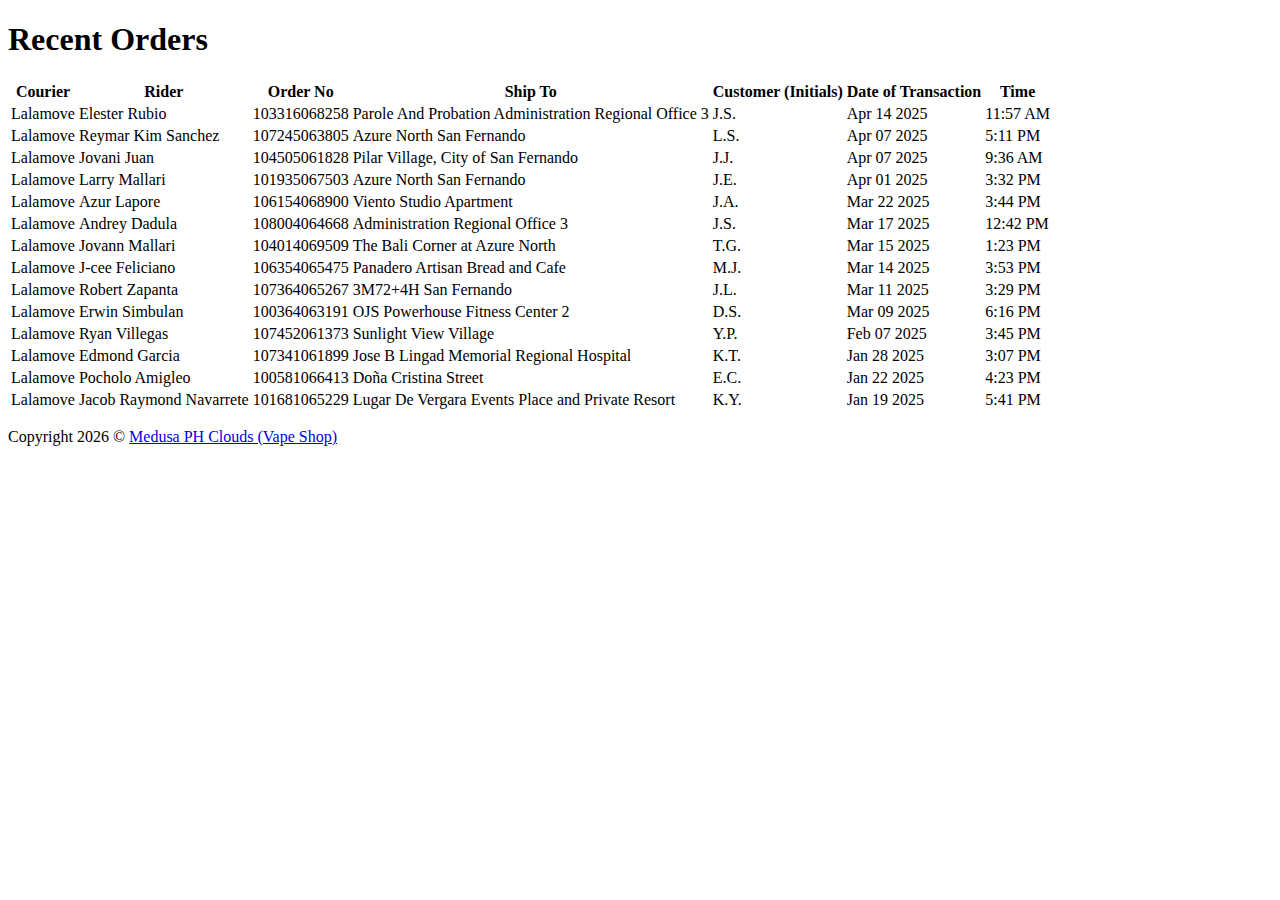
==== commit 58c41756: "Add files via upload" ====
--- a/index.html
+++ b/index.html
@@ -1,671 +1,201 @@
-<!DOCTYPE html>
-<html lang="en">
-<head>
-    <meta charset="utf-8">
-    <meta name="viewport" content="width=device-width, initial-scale=1, shrink-to-fit=no">
-    <meta name="description" content="Medusa PH Clouds offers a variety of vaping products including Black Elite, Relx, Oxva, Xlim Pro, e-juices, disposables, and vape accessories. Find your nearest vape shop and explore premium vaping products in Pampanga, Manila, and more.">
-    <meta name="keywords" content="Medusa PH Clouds, vape shop, Black Elite, Black Elite V1, Black Elite V2, Smug, Storm, Chillax, Dark Pod Formula, Xlim Pro, Oxva, Oxva Xlim Pro, Royal Elite, e-juices, disposable vapes, vape accessories, vape shop near me, vape shop Pampanga, vape shop Manila, vape shop near Azure North, vape shop Angeles City, vape shop in San Fernando, best vape shop, vape shop open now, vape shop Quezon City, vape shop Cebu, vape shop Davao, vape shop Taguig, affordable vapes, vaping community Philippines, vape shop in Makati, vape shop in Pasig, vape store Philippines, vape delivery Philippines">
-    <meta name="author" content="Medusa PH Clouds">
-    <meta name="robots" content="index, follow">
-    <title>Medusa PH Clouds - Vape Shop</title>
-
-    <!-- Favicon -->
-    <link rel="icon" href="imgs/favicon.png" type="image/x-icon">
-
-    <!-- Stylesheets -->
-    <link rel="stylesheet" href="vendors/themify-icons/css/themify-icons.css">
-    <link rel="stylesheet" href="css/meyawo.css">
-</head>
-
-<body data-spy="scroll" data-target=".navbar" data-offset="40" id="home">
-
-    <nav class="custom-navbar" data-spy="affix" data-offset-top="20">
-        <div class="container">
-            <a class="logo" href="index.html">Medusa PH</a>         
-            <ul class="nav">
-                <li class="item">
-                    <a class="link" href="index.html">Home</a>
-                </li>
-                <li class="item">
-                    <a class="link" href="#about">About</a>
-                </li>
-                <li class="item">
-                    <a class="link" href="#service">Stocks</a>
-                </li>
-                <li class="item">
-                    <a class="link" href="contactandpolicies.html" target="_blank">Contact/Policies</a>
-                </li>
-            </ul>
-            <a href="javascript:void(0)" id="nav-toggle" class="hamburger hamburger--elastic">
-                <div class="hamburger-box">
-                  <div class="hamburger-inner"></div>
-                </div>
-            </a>
-        </div>          
-    </nav><!-- End of Page Navbar -->
-
-    <!-- page header -->
-    <header id="home" class="header">
-        <div class="overlay"></div>
-        <div class="header-content container">
-            <h1 class="header-title">
-                <span class="up"></span>
-                <span class="down">Inhale peace. Exhale fear.</span>
-            </h1>
-            <p class="header-subtitle">SINCE 2021</p>            
-
-            <!--<button class="btn btn-primary">Visit My Works</button>-->
-        </div>              
-    </header><!-- end of page header -->
-
-    <!-- about section -->
-    <section class="section pt-0" id="about">
-        <!-- container -->
-        <div class="container text-center">
-            <!-- about wrapper -->
-            <div class="about">
-                <div class="about-img-holder">
-                    <img src="imgs/man.png" class="about-img" alt="Download free bootstrap 4 landing page, free boootstrap 4 templates, Download free bootstrap 4.1 landing page, free boootstrap 4.1.1 templates, meyawo Landing page">
-                </div>
-                <div class="about-caption">
-                    <p class="section-subtitle">Who are we?</p>
-                    <h2 class="section-title mb-3">Medusa PH Clouds</h2>
-                    <p>
-                        Back in 2021, we had just one vape device and we ran out of juice. It was 11 PM, and finding a shop open that late felt impossible. That struggle made us realize something:               
-                    </p>
-                    <p>
-                        <i>"What if there was a vape shop where people could always find what they need—a place to chill, relax, and enjoy?"</i>
-                    </p>
-                    <p>
-                        So, we built Medusa PH. We started small, never expecting it to grow. But here we are—still serving, still making vaping affordable and accessible for everyone.
-                    </p>
-                    <p>
-                        This isn’t just a shop. It’s a community. And we’re glad you’re part of it. Let’s keep the clouds rolling.
-                    </p>
-                    <a href="https://g.page/r/Cb0ntxyB2-3OEAI/review" target="_blank">
-                        <button class="btn-rounded btn btn-outline-primary mt-4">Satisfied? Leave a review!</button>
-                    </a>
-                </div>              
-            </div><!-- end of about wrapper -->
-        </div><!-- end of container -->
-    </section> <!-- end of about section -->
-
-<!-- service section -->
-<section class="section" id="service">
-    <div class="container text-center">
-        <p class="section-subtitle">[Updated list as of April 12, 2025]</p>
-        <h6 class="section-title mb-6">Only the best, just for you!</h6>
-        <!-- row -->
-        <div class="row">
-            <div class="col-md-6 col-lg-3">
-                <div class="service-card" data-toggle="modal" data-target="#cartsModal">
-                    <div class="body">
-                        <img src="imgs/prefilledpodicon.png" alt="CARTS" class="icon">
-                        <h6 class="title">CARTS</h6>
-                        <p class="subtitle">Empty carts designed for easy refilling with your favorite e-juice. Perfect for a customizable vaping experience!</p>
-                    </div>
-                </div>
-            </div>
-            <div class="col-md-6 col-lg-3">
-                <div class="service-card" data-toggle="modal" data-target="#ejuicesModal">
-                    <div class="body">
-                        <img src="imgs/ejuiceicon.png" alt="E-JUICES" class="icon">
-                        <h6 class="title">E-JUICES</h6>
-                        <p class="subtitle">Crafted for rich flavor and smooth vaping. Choose your favorite flavor and elevate your vape experience today!</p>
-                    </div>
-                </div>
-            </div>
-            <div class="col-md-6 col-lg-3">
-                <div class="service-card" data-toggle="modal" data-target="#disposModal">
-                    <div class="body">
-                        <img src="imgs/fullbodydispoicon.png" alt="FULL BODY DISPOS" class="icon">
-                        <h6 class="title">FULL BODY DISPOS</h6>
-                        <p class="subtitle">Experience the convenience. Flavorful with no refills or mess. Perfect for on-the-go vaping!</p>
-                    </div>
-                </div>
-            </div>
-            <div class="col-md-6 col-lg-3">
-                <div class="service-card" data-toggle="modal" data-target="#podsModal">
-                    <div class="body">
-                        <img src="imgs/cartsicon.png" alt="PREFILLED PODS" class="icon">
-                        <h6 class="title">PREFILLED PODS</h6>
-                        <p class="subtitle">Convenient and ready to use. No refills, no fuss—just effortless satisfaction in every puff.</p>
-                    </div>
-                </div>
-            </div>
-        </div><!-- end of row -->
-    </div>
-</section><!-- end of service section -->
-
-<!-- Modal for Carts -->
-<div class="modal fade" id="cartsModal" tabindex="-1" role="dialog" aria-labelledby="cartsModalLabel" aria-hidden="true">
-    <div class="modal-dialog" role="document">
-        <div class="modal-content">
-            <div class="modal-header">
-                <h5 class="modal-title" id="cartsModalLabel">CARTS - Available Items</h5>
-                <button type="button" class="close" data-dismiss="modal" aria-label="Close">
-                    <span aria-hidden="true">&times;</span>
-                </button>
-            </div>
-            <div class="modal-body">
-                <!-- Table for available carts -->
-                <table class="table">
-                    <thead>
-                        <tr>
-                            <th>Brand</th>
-                            <th>Description</th>
-                            <th>Price</th>
-                        </tr>
-                    </thead>
-                    <tbody>
-                        <tr>
-                            <td>Oxva</td>
-                            <td>Empty V1 cart, compatible with all Oxva Xlim devices (e.g., Xlim Pro, Xlim Pro 2, Xlim SQ, etc.)</td>
-                            <td><del>₱250</del> <span style="color: green;">₱200</span></td>
-                        </tr>
-                        <tr>
-                            <td>Royal Elite</td>
-                            <td>Empty V1 cart, compatible with all Elite V1 brand batteries. <b>Under no circumstances shall a refund or replacement be made.</b></td>
-                            <td><del>₱350</del> <span style="color: green;">₱300</span></td>
-                        </tr>
-                        <!-- Add more rows here -->
-                    </tbody>
-                </table>
-            </div>
-        </div>
-    </div>
-</div>
-
-<!-- Modal for E-Juices -->
-<div class="modal fade" id="ejuicesModal" tabindex="-1" role="dialog" aria-labelledby="ejuicesModalLabel" aria-hidden="true">
-    <div class="modal-dialog" role="document">
-        <div class="modal-content">
-            <div class="modal-header">
-                <h5 class="modal-title" id="ejuicesModalLabel">E-JUICES - Available Flavors</h5>
-                <button type="button" class="close" data-dismiss="modal" aria-label="Close">
-                    <span aria-hidden="true">&times;</span>
-                </button>
-            </div>
-            <div class="modal-body">
-                <!-- Table for available e-juices -->
-                <table class="table">
-                    <thead>
-                        <tr>
-                            <th>Brand</th>
-                            <th>Flavor</th>
-                            <th>Description</th>
-                            <th>Price</th>
-                        </tr>
-                    </thead>
-                    <tbody>
-                        <tr>
-                            <td>Dark Pod Formula</td>
-                            <td>Blackout - Blackcurrant 30 mg</td>
-                            <td>Menthol and fruity, dispo-like flavor. Perfect for pod system devices. Premium quality!</td>
-                            <td><del>₱450</del> <span style="color: green;">₱350</span></td>
-                        </tr>
-                        <tr>
-                            <td>Dark Pod Formula</td>
-                            <td>Fizzy Pop - Banana 30 mg</td>
-                            <td>Menthol and fruity, dispo-like flavor. Perfect for pod system devices. Premium quality!</td>
-                            <td><del>₱450</del> <span style="color: green;">₱350</span></td>
-                        </tr>
-                        <tr>
-                            <td>Dark Pod Formula</td>
-                            <td>Frozen Pink - Strawberry 30 mg [low stocks]</td>
-                            <td>Menthol and fruity, dispo-like flavor. Perfect for pod system devices. Premium quality!</td>
-                            <td><del>₱450</del> <span style="color: green;">₱350</span></td>
-                        </tr>
-                        <tr>
-                            <td>Dark Pod Formula</td>
-                            <td>Fuse Bomb - Mint Fresh 30 mg</td>
-                            <td>Menthol and fruity, dispo-like flavor. Perfect for pod system devices. Premium quality!</td>
-                            <td><del>₱450</del> <span style="color: green;">₱350</span></td>
-                        </tr>
-                        <tr>
-                            <td>Dark Pod Formula</td>
-                            <td>Holy Grail - Grapes 30 mg</td>
-                            <td>Menthol and fruity, dispo-like flavor. Perfect for pod system devices. Premium quality!</td>
-                            <td><del>₱450</del> <span style="color: green;">₱350</span></td>
-                        </tr>
-                        <tr>
-                            <td>Dark Pod Formula</td>
-                            <td>Red Snow - Watermelon 30 mg</td>
-                            <td>Menthol and fruity, dispo-like flavor. Perfect for pod system devices. Premium quality!</td>
-                            <td><del>₱450</del> <span style="color: green;">₱350</span></td>
-                        </tr>
-                        <tr>
-                            <td>Demonvape</td>
-                            <td>Butterfly Massacre - Bubblegum Pomegranate 30 mg</td>
-                            <td>Sweet and pastry, dispo-like flavor. Perfect for pod system devices. Premium quality!</td>
-                            <td><del>₱350</del> <span style="color: green;">₱300</span></td>
-                        </tr>
-                        <tr>
-                            <td>Demonvape</td>
-                            <td>Crema de Brule - Sweet Crema 30 mg</td>
-                            <td>Sweet and pastry, dispo-like flavor. Perfect for pod system devices. Premium quality!</td>
-                            <td><del>₱350</del> <span style="color: green;">₱300</span></td>
-                        </tr>
-                        <tr>
-                            <td>Demonvape</td>
-                            <td>Cryptic Beam - Vanilla Strawberry 30 mg</td>
-                            <td>Sweet and pastry, dispo-like flavor. Perfect for pod system devices. Premium quality!</td>
-                            <td><del>₱350</del> <span style="color: green;">₱300</span></td>
-                        </tr>
-                        <tr>
-                            <td>Demonvape</td>
-                            <td>Frost Raw - Creamy Strawberry 30 mg</td>
-                            <td>Sweet and pastry, dispo-like flavor. Perfect for pod system devices. Premium quality!</td>
-                            <td><del>₱350</del> <span style="color: green;">₱300</span></td>
-                        </tr>
-                        <tr>
-                            <td>Demonvape</td>
-                            <td>Nueva York - Cheesecake 30 mg</td>
-                            <td>Sweet and pastry, dispo-like flavor. Perfect for pod system devices. Premium quality!</td>
-                            <td><del>₱350</del> <span style="color: green;">₱300</span></td>
-                        </tr>
-                        <tr>
-                            <td>Demonvape</td>
-                            <td>RG - Yummy Grapes 30 mg</td>
-                            <td>Sweet and pastry, dispo-like flavor. Perfect for pod system devices. Premium quality!</td>
-                            <td><del>₱350</del> <span style="color: green;">₱300</span></td>
-                        </tr>
-                        <tr>
-                            <td>Icy Cold</td>
-                            <td>Frost Melo - Melon 3 mg</td>
-                            <td>Mild fruity menthol. Perfect for mod system devices. Budget-friendly!</td>
-                            <td><del>₱150</del> <span style="color: green;">₱100</span></td>
-                        </tr>
-                        <tr>
-                            <td>Icy Cold</td>
-                            <td>Green Slush - Watermelon 3 mg</td>
-                            <td>Mild fruity menthol. Perfect for mod system devices. Budget-friendly!</td>
-                            <td><del>₱150</del> <span style="color: green;">₱100</span></td>
-                        </tr>
-                        <tr>
-                            <td>Icy Cold</td>
-                            <td>Lychillz - Lychee 3 mg</td>
-                            <td>Mild fruity menthol. Perfect for mod system devices. Budget-friendly!</td>
-                            <td><del>₱150</del> <span style="color: green;">₱100</span></td>
-                        </tr>
-                        <tr>
-                            <td>Icy Cold</td>
-                            <td>Tropic Freeze - Mango 3 mg</td>
-                            <td>Mild fruity menthol. Perfect for mod system devices. Budget-friendly!</td>
-                            <td><del>₱150</del> <span style="color: green;">₱100</span></td>
-                        </tr>
-                        <tr>
-                            <td>Vapordrops</td>
-                            <td>Blu Elixir - Blueberry 24 mg</td>
-                            <td>Fruity. Perfect for mod and pod system devices. Budget-friendly!</td>
-                            <td><del>₱200</del> <span style="color: green;">₱150</span></td>
-                        </tr>
-                        <tr>
-                            <td>Vapordrops</td>
-                            <td>Classic YKT - Yakult 24 mg</td>
-                            <td>Sweet. Perfect for mod and pod system devices. Budget-friendly!</td>
-                            <td><del>₱200</del> <span style="color: green;">₱150</span></td>
-                        </tr>
-                        <tr>
-                            <td>Vapordrops</td>
-                            <td>Fresh Red - Watermelon 24 mg</td>
-                            <td>Fresh fruity. Perfect for mod and pod system devices. Budget-friendly!</td>
-                            <td><del>₱200</del> <span style="color: green;">₱150</span></td>
-                        </tr>
-                        <tr>
-                            <td>Vapordrops</td>
-                            <td>Lychi - Lychee 24 mg</td>
-                            <td>Sweet fruity. Perfect for mod and pod system devices. Budget-friendly!</td>
-                            <td><del>₱200</del> <span style="color: green;">₱150</span></td>
-                        </tr>
-                        <tr>
-                            <td>Vapordrops</td>
-                            <td>Perfect Red - Strawberry 24 mg</td>
-                            <td>Sweet fruity. Perfect for mod and pod system devices. Budget-friendly!</td>
-                            <td><del>₱200</del> <span style="color: green;">₱150</span></td>
-                        </tr>
-                        <tr>
-                            <td>Vapordrops</td>
-                            <td>Purple Vine - Grapes 24 mg</td>
-                            <td>Sweet Fruity. Perfect for mod and pod system devices. Budget-friendly!</td>
-                            <td><del>₱200</del> <span style="color: green;">₱150</span></td>
-                        </tr>
-                        <tr>
-                            <td>Vapordrops</td>
-                            <td>Triple Brown - Chocolate 24 mg</td>
-                            <td>Sweet Pastry. Perfect for mod and pod system devices. Budget-friendly!</td>
-                            <td><del>₱200</del> <span style="color: green;">₱150</span></td>
-                        </tr>
-                        <tr>
-                            <td>Vapordrops</td>
-                            <td>TRN - Turon 24 mg</td>
-                            <td>Sweet Pastry. Perfect for mod and pod system devices. Budget-friendly!</td>
-                            <td><del>₱200</del> <span style="color: green;">₱150</span></td>
-                        </tr>
-                        <tr>
-                            <td>Vapordrops</td>
-                            <td>UCC - Ube Cheesecake 24 mg</td>
-                            <td>Sweet Pastry. Perfect for mod and pod system devices. Budget-friendly!</td>
-                            <td><del>₱200</del> <span style="color: green;">₱150</span></td>
-                        </tr>
-                        <!-- Add more rows here -->
-                    </tbody>
-                </table>
-            </div>
-        </div>
-    </div>
-</div>
-
-<!-- Modal for Full Body Dispos -->
-<div class="modal fade" id="disposModal" tabindex="-1" role="dialog" aria-labelledby="disposModalLabel" aria-hidden="true">
-    <div class="modal-dialog" role="document">
-        <div class="modal-content">
-            <div class="modal-header">
-                <h5 class="modal-title" id="disposModalLabel">FULL BODY DISPOS - Available Options</h5>
-                <button type="button" class="close" data-dismiss="modal" aria-label="Close">
-                    <span aria-hidden="true">&times;</span>
-                </button>
-            </div>
-            <div class="modal-body">
-                <!-- Table for available disposables -->
-                <table class="table">
-                    <thead>
-                        <tr>
-                            <th>Brand</th>
-                            <th>Flavor</th>
-                            <th>Description</th>
-                            <th>Price</th>
-                        </tr>
-                    </thead>
-                    <tbody>
-                        <tr>
-                            <td>Chillax Vista Mini</td>
-                            <td>AG - Aloe Grape 30 mg [low stocks]</td>
-                            <td>Cute size, perfect for alternatives. Non-rechargeable. Budget-friendly with a mild fruity taste.</td>
-                            <td><del>₱350</del> <span style="color: green;">₱200</span></td>
-                        </tr>
-                        <tr>
-                            <td>Chillax Vista Mini</td>
-                            <td>BC - Blackcurrant 30 mg</td>
-                            <td>Cute size, perfect for alternatives. Non-rechargeable. Budget-friendly with a mild fruity taste.</td>
-                            <td><del>₱350</del> <span style="color: green;">₱200</span></td>
-                        </tr>
-                        <tr>
-                            <td>Chillax Vista Mini</td>
-                            <td>GB - Gummy Bear 30 mg</td>
-                            <td>Cute size, perfect for alternatives. Non-rechargeable. Budget-friendly with a mild fruity taste.</td>
-                            <td><del>₱350</del> <span style="color: green;">₱200</span></td>
-                        </tr>
-                        <tr>
-                            <td>Chillax Vista Mini</td>
-                            <td>IBG - Iced Bubblegum 30 mg [low stocks]</td>
-                            <td>Cute size, perfect for alternatives. Non-rechargeable. Budget-friendly with a mild fruity taste.</td>
-                            <td><del>₱350</del> <span style="color: green;">₱200</span></td>
-                        </tr>
-                        <tr>
-                            <td>Chillax Vista Mini</td>
-                            <td>LM - Lemon Mint 30 mg</td>
-                            <td>Cute size, perfect for alternatives. Non-rechargeable. Budget-friendly with a mild fruity taste.</td>
-                            <td><del>₱350</del> <span style="color: green;">₱200</span></td>
-                        </tr>
-                        <tr>
-                            <td>Chillax Vista Mini</td>
-                            <td>SI - Strawberry Ice 30 mg [low stocks]</td>
-                            <td>Cute size, perfect for alternatives. Non-rechargeable. Budget-friendly with a mild fruity taste.</td>
-                            <td><del>₱350</del> <span style="color: green;">₱200</span></td>
-                        </tr>
-                        <tr>
-                            <td>Chillax Vista Mini</td>
-                            <td>SK - Strawberry Kiwi 30 mg</td>
-                            <td>Cute size, perfect for alternatives. Non-rechargeable. Budget-friendly with a mild fruity taste.</td>
-                            <td><del>₱350</del> <span style="color: green;">₱200</span></td>
-                        </tr>
-                        <tr>
-                            <td>Chillax Vista Mini</td>
-                            <td>WL - Watermelon Lychee 30 mg [low stocks]</td>
-                            <td>Cute size, perfect for alternatives. Non-rechargeable. Budget-friendly with a mild fruity taste.</td>
-                            <td><del>₱350</del> <span style="color: green;">₱200</span></td>
-                        </tr>
-                        <!-- Add more rows here -->
-                    </tbody>
-                </table>
-            </div>
-        </div>
-    </div>
-</div>
-
-<!-- Modal for Prefilled Pods -->
-<div class="modal fade" id="podsModal" tabindex="-1" role="dialog" aria-labelledby="podsModalLabel" aria-hidden="true">
-    <div class="modal-dialog" role="document">
-        <div class="modal-content">
-            <div class="modal-header">
-                <h5 class="modal-title" id="podsModalLabel">PREFILLED PODS - Available Options</h5>
-                <button type="button" class="close" data-dismiss="modal" aria-label="Close">
-                    <span aria-hidden="true">&times;</span>
-                </button>
-            </div>
-            <div class="modal-body">
-                <!-- Table for available prefilled pods -->
-                <table class="table">
-                    <thead>
-                        <tr>
-                            <th>Brand</th>
-                            <th>Flavor</th>
-                            <th>Description</th>
-                            <th>Price</th>
-                        </tr>
-                    </thead>
-                    <tbody>
-                        <tr>
-                            <td>ChillX Go</td>
-                            <td>Avocado Cream 30 mg</td>
-                            <td>Mild menthol with a burst of flavor. Sleek, clean design.</td>
-                            <td><del>₱500</del> <span style="color: green;">₱420</span></td>
-                        </tr>
-                        <tr>
-                            <td>ChillX Go</td>
-                            <td>Cola 30 mg</td>
-                            <td>Mild menthol with a burst of flavor. Sleek, clean design.</td>
-                            <td><del>₱500</del> <span style="color: green;">₱420</span></td>
-                        </tr>
-                        <tr>
-                            <td>ChillX Go</td>
-                            <td>Iced Bubblegum 30 mg</td>
-                            <td>Mild menthol with a burst of flavor. Sleek, clean design.</td>
-                            <td><del>₱500</del> <span style="color: green;">₱420</span></td>
-                        </tr>
-                        <tr>
-                            <td>ChillX Go</td>
-                            <td>Mixed Berries 30 mg [low stocks]</td>
-                            <td>Mild menthol with a burst of flavor. Sleek, clean design.</td>
-                            <td><del>₱500</del> <span style="color: green;">₱420</span></td>
-                        </tr>
-                        <tr>
-                            <td>ChillX Go</td>
-                            <td>Lychee 30 mg</td>
-                            <td>Mild menthol with a burst of flavor. Sleek, clean design.</td>
-                            <td><del>₱500</del> <span style="color: green;">₱420</span></td>
-                        </tr>
-                        <tr>
-                            <td>ChillX Go</td>
-                            <td>Watermelon 30 mg</td>
-                            <td>Mild menthol with a burst of flavor. Sleek, clean design.</td>
-                            <td><del>₱500</del> <span style="color: green;">₱420</span></td>
-                        </tr>
-                        <tr>
-                            <td>RELX</td>
-                            <td>Fresh Red - Watermelon 30 mg</td>
-                            <td>Sweet ripe watermelon with a pleasant hint of menthol!</td>
-                            <td><del>₱350</del> <span style="color: green;">₱290</span></td>
-                        </tr>
-                        <tr>
-                            <td>Royal Elite V1</td>
-                            <td>APL - Apple 30 mg</td>
-                            <td>V1 pods for any Elite V1 batts. Fruity and menthol. Get your batt for only 300 Php!</td>
-                            <td><del>₱400</del> <span style="color: green;">₱350</span></td>
-                        </tr>
-                        <tr>
-                            <td>Royal Elite V1</td>
-                            <td>BBY - Blueberry 30 mg</td>
-                            <td>V1 pods for any Elite V1 batts. Fruity and menthol. Get your batt for only 300 Php!</td>
-                            <td><del>₱400</del> <span style="color: green;">₱350</span></td>
-                        </tr>
-                        <tr>
-                            <td>Royal Elite V1</td>
-                            <td>GPS - Grapes 30 mg</td>
-                            <td>V1 pods for any Elite V1 batts. Fruity and menthol. Get your batt for only 300 Php!</td>
-                            <td><del>₱400</del> <span style="color: green;">₱350</span></td>
-                        </tr>
-                        <tr>
-                            <td>Royal Elite V1</td>
-                            <td>LYC - Lychee 30 mg</td>
-                            <td>V1 pods for any Elite V1 batts. Fruity and menthol. Get your batt for only 300 Php!</td>
-                            <td><del>₱400</del> <span style="color: green;">₱350</span></td>
-                        </tr>
-                        <tr>
-                            <td>Royal Elite V1</td>
-                            <td>MGI - Mango Ice 30 mg</td>
-                            <td>V1 pods for any Elite V1 batts. Fruity and menthol. Get your batt for only 300 Php!</td>
-                            <td><del>₱400</del> <span style="color: green;">₱350</span></td>
-                        </tr>
-                        <tr>
-                            <td>Royal Elite V1</td>
-                            <td>SBY - Strawberry 30 mg</td>
-                            <td>V1 pods for any Elite V1 batts. Fruity and menthol. Get your batt for only 300 Php!</td>
-                            <td><del>₱400</del> <span style="color: green;">₱350</span></td>
-                        </tr>
-                        <tr>
-                            <td>Royal Elite V1</td>
-                            <td>VIC - Vanilla Ice Cream 30 mg</td>
-                            <td>V1 pods for any Elite V1 batts. Fruity and menthol. Get your batt for only 300 Php!</td>
-                            <td><del>₱400</del> <span style="color: green;">₱350</span></td>
-                        </tr>
-                        <tr>
-                            <td>Royal Elite V1</td>
-                            <td>WTM - Watermelon 30 mg</td>
-                            <td>V1 pods for any Elite V1 batts. Fruity and menthol. Get your batt for only 300 Php!</td>
-                            <td><del>₱400</del> <span style="color: green;">₱350</span></td>
-                        </tr>
-                        <tr>
-                            <td>Royal Elite V2</td>
-                            <td>BCT - Blackcurrant 30 mg</td>
-                            <td>V2 pods for any Elite V2 batts. Fruity and menthol. Get your batt for only 350 Php!</td>
-                            <td><del>₱500</del> <span style="color: green;">₱450</span></td>
-                        </tr>
-                        <tr>
-                            <td>Royal Elite V2</td>
-                            <td>BBY - Blueberry 30 mg</td>
-                            <td>V2 pods for any Elite V2 batts. Fruity and menthol. Get your batt for only 350 Php!</td>
-                            <td><del>₱500</del> <span style="color: green;">₱450</span></td>
-                        </tr>
-                        <tr>
-                            <td>Royal Elite V2</td>
-                            <td>SBY - Strawberry 30 mg</td>
-                            <td>V2 pods for any Elite V2 batts. Fruity and menthol. Get your batt for only 350 Php!</td>
-                            <td><del>₱500</del> <span style="color: green;">₱450</span></td>
-                        </tr>
-                        <tr>
-                            <td>Royal Elite V2</td>
-                            <td>WTM - Watermelon 30 mg</td>
-                            <td>V2 pods for any Elite V2 batts. Fruity and menthol. Get your batt for only 350 Php!</td>
-                            <td><del>₱500</del> <span style="color: green;">₱450</span></td>
-                        </tr>
-                        <tr>
-                            <td>Royal Elite V2</td>
-                            <td>YKL - Yakult 30 mg</td>
-                            <td>V2 pods for any Elite V2 batts. Fruity and menthol. Get your batt for only 350 Php!</td>
-                            <td><del>₱500</del> <span style="color: green;">₱450</span></td>
-                        </tr>
-                        <!-- Add more rows here -->
-                    </tbody>
-                </table>
-            </div>
-        </div>
-    </div>
-</div>
-
-    <!-- section -->
-    <section class="section-sm bg-primary">
-        <!-- container -->
-        <div class="container text-center text-sm-left">
-            <!-- row -->
-            <div class="row align-items-center">
-                <div class="col-sm offset-md-1 mb-4 mb-md-0">
-                    <h6 class="title text-light">How to unlock discounted pricing?</h6>
-                    <p class="m-0 text-light">Easy! Follow our socials.</p>
-                </div>
-                <div class="col-sm offset-sm-2 offset-md-3">
-                    <a href="https://www.facebook.com/medusaphcloudsv2" target="_blank">
-                        <button class="btn btn-lg my-font btn-light rounded">Follow Now</button>
-                      </a>                      
-                </div>
-            </div> <!-- end of row -->
-        </div> <!-- end of container -->
-    </section> <!-- end of section -->
-
-    <!-- footer -->
-    <div class="container">
-        <footer class="footer">       
-            <p class="mb-0">Copyright <script>document.write(new Date().getFullYear())</script> &copy; <a href="https://www.facebook.com/medusaphcloudsv2">Medusa PH Clouds (Vape Shop)</a></p>
-            <div class="social-links text-right m-auto ml-sm-auto">
-                <a href="https://www.facebook.com/medusaphcloudsv2" class="link"><i class="ti-facebook"></i></a>
-                <a href="https://www.instagram.com/vapeshopmedusa/" class="link"><i class="ti-instagram"></i></a>
-            </div>
-        </footer>
-    </div> <!-- end of page footer -->
-	
-	<!-- core  -->
-    <script src="vendors/jquery/jquery-3.4.1.js"></script>
-    <script src="vendors/bootstrap/bootstrap.bundle.js"></script>
-
-    <!-- bootstrap 3 affix -->
-	<script src="vendors/bootstrap/bootstrap.affix.js"></script>
-
-    <!-- Meyawo js -->
-    <script src="js/meyawo.js"></script>
-
-<!-- PopUp: Subscribe Feature -->
-<div id="subscribePopup" class="subscribe-popup">
-    <div class="popup-content">
-        <span class="close-popup" id="closePopup">&times;</span>
-        <h3>Subscribe Now!</h3>
-        <p>Stay updated on discounts and new stock arrivals.</p>
-        <a href="https://docs.google.com/forms/d/e/1FAIpQLSf3AsrJjNL1ROiLyKvn1PiWX-XRBEMjM4Qnz4-0NuQ9uocprQ/viewform?usp=header" target="_blank">
-            <button class="btn btn-primary">Subscribe</button>
-        </a>
-    </div>
-</div>
-
-<!--Script for Subscribe Feature-->
-<script>
-    // Get the elements
-    var popup = document.getElementById("subscribePopup");
-    var closeBtn = document.getElementById("closePopup");
-
-    // Show the popup automatically after 3 seconds
-    setTimeout(function() {
-        popup.style.display = "block";
-    }, 3000); // 3000ms = 3 seconds
-
-    // Close the popup when the close button is clicked
-    closeBtn.addEventListener("click", function() {
-        popup.style.display = "none";
-    });
-
-    // Close the popup if the user clicks anywhere outside of it
-    window.addEventListener("click", function(event) {
-        if (event.target === popup) {
-            popup.style.display = "none";
-        }
-    });
-</script>
-
-
-
-
-
-
-
-
-</body>
-</html>
+<!DOCTYPE html>
+<html lang="en">
+<head>
+    <meta charset="utf-8">
+    <meta name="viewport" content="width=device-width, initial-scale=1, shrink-to-fit=no">
+    <meta name="description" content="Medusa PH Recent Orders">
+    <meta name="keywords" content="Medusa PH Clouds, vape shop, orders, Lalamove, J&T, deliveries">
+    <meta name="author" content="Medusa PH Clouds">
+    <title>Medusa PH: Recent Orders</title>
+
+    <!-- Favicon -->
+    <link rel="icon" href="imgs/favicon.png" type="image/x-icon">
+
+    <!-- Stylesheets 
+    <link rel="stylesheet" href="vendors/themify-icons/css/themify-icons.css">
+    <link rel="stylesheet" href="css/meyawo.css">
+    <link rel="stylesheet" href="https://stackpath.bootstrapcdn.com/bootstrap/4.5.2/css/bootstrap.min.css">
+-->
+
+</head>
+
+<body id="home">
+
+    <!-- Page Header -->
+    <header id="home" class="header">
+        <div class="overlay"></div>
+        <div class="header-content container">
+            <h1 class="header-title">
+                <span class="up"></span>
+                <span class="down">Recent Orders</span>
+            </h1>
+        </div>              
+    </header><!-- End of Page Header -->
+
+    <!-- Recent Orders Section -->
+    <section class="section" id="recent-orders">
+        <div class="container text-center">
+         
+            <!-- Orders Table -->
+            <div class="table-responsive">
+                <table class="table table-bordered table-striped">
+                    <thead>
+                        <tr>
+                            <th>Courier</th>
+                            <th>Rider</th>
+                            <th>Order No</th>
+                            <th>Ship To</th>
+                            <th>Customer (Initials)</th>
+                            <th>Date of Transaction</th>
+                            <th>Time</th>
+                        </tr>
+                    </thead>
+                    <tbody>
+                        <tr>
+                            <td>Lalamove</td>
+                            <td>Elester Rubio</td>
+                            <td>103316068258</td>
+                            <td>Parole And Probation Administration Regional Office 3</td>
+                            <td>J.S.</td>
+                            <td>Apr 14 2025</td>
+                            <td>11:57 AM</td>
+                        </tr>
+                        <tr>
+                            <td>Lalamove</td>
+                            <td>Reymar Kim Sanchez</td>
+                            <td>107245063805</td>
+                            <td>Azure North San Fernando</td>
+                            <td>L.S.</td>
+                            <td>Apr 07 2025</td>
+                            <td>5:11 PM</td>
+                        </tr>
+                        <tr>
+                            <td>Lalamove</td>
+                            <td>Jovani Juan</td>
+                            <td>104505061828</td>
+                            <td>Pilar Village, City of San Fernando</td>
+                            <td>J.J.</td>
+                            <td>Apr 07 2025</td>
+                            <td>9:36 AM</td>
+                        </tr>
+                        <tr>
+                            <td>Lalamove</td>
+                            <td>Larry Mallari</td>
+                            <td>101935067503</td>
+                            <td>Azure North San Fernando</td>
+                            <td>J.E.</td>
+                            <td>Apr 01 2025</td>
+                            <td>3:32 PM</td>
+                        </tr>
+                        <tr>
+                            <td>Lalamove</td>
+                            <td>Azur Lapore</td>
+                            <td>106154068900</td>
+                            <td>Viento Studio Apartment</td>
+                            <td>J.A.</td>
+                            <td>Mar 22 2025</td>
+                            <td>3:44 PM</td>
+                        </tr>
+                        <tr>
+                            <td>Lalamove</td>
+                            <td>Andrey Dadula</td>
+                            <td>108004064668</td>
+                            <td> Administration Regional Office 3</td>
+                            <td>J.S.</td>
+                            <td>Mar 17 2025</td>
+                            <td>12:42 PM</td>
+                        </tr>
+                        <tr>
+                            <td>Lalamove</td>
+                            <td>Jovann Mallari</td>
+                            <td>104014069509</td>
+                            <td>The Bali Corner at Azure North</td>
+                            <td>T.G.</td>
+                            <td>Mar 15 2025</td>
+                            <td>1:23 PM</td>
+                        </tr>
+                        <tr>
+                            <td>Lalamove</td>
+                            <td>J-cee Feliciano</td>
+                            <td>106354065475</td>
+                            <td>Panadero Artisan Bread and Cafe</td>
+                            <td>M.J.</td>
+                            <td>Mar 14 2025</td>
+                            <td>3:53 PM</td>
+                        </tr>
+                        <tr>
+                            <td>Lalamove</td>
+                            <td>Robert Zapanta</td>
+                            <td>107364065267</td>
+                            <td>3M72+4H San Fernando</td>
+                            <td>J.L.</td>
+                            <td>Mar 11 2025</td>
+                            <td>3:29 PM</td>
+                        </tr>
+                        <tr>
+                            <td>Lalamove</td>
+                            <td>Erwin Simbulan</td>
+                            <td>100364063191</td>
+                            <td>OJS Powerhouse Fitness Center 2</td>
+                            <td>D.S.</td>
+                            <td>Mar 09 2025</td>
+                            <td>6:16 PM</td>
+                        </tr>
+                        <tr>
+                            <td>Lalamove</td>
+                            <td>Ryan Villegas</td>
+                            <td>107452061373</td>
+                            <td>Sunlight View Village</td>
+                            <td>Y.P.</td>
+                            <td>Feb 07 2025</td>
+                            <td>3:45 PM</td>
+                        </tr>
+                        <tr>
+                            <td>Lalamove</td>
+                            <td>Edmond Garcia</td>
+                            <td>107341061899</td>
+                            <td>Jose B Lingad Memorial Regional Hospital</td>
+                            <td>K.T.</td>
+                            <td>Jan 28 2025</td>
+                            <td>3:07 PM</td>
+                        </tr>
+                        <tr>
+                            <td>Lalamove</td>
+                            <td>Pocholo Amigleo</td>
+                            <td>100581066413</td>
+                            <td>Doña Cristina Street</td>
+                            <td>E.C.</td>
+                            <td>Jan 22 2025</td>
+                            <td>4:23 PM</td>
+                        </tr>
+                        <tr>
+                            <td>Lalamove</td>
+                            <td>Jacob Raymond Navarrete</td>
+                            <td>101681065229</td>
+                            <td> Lugar De Vergara Events Place and Private Resort</td>
+                            <td>K.Y.</td>
+                            <td>Jan 19 2025</td>
+                            <td>5:41 PM</td>
+                        </tr>
+
+                        <!-- Add more rows as necessary -->
+                    </tbody>
+                </table>
+            </div>
+        </div>
+    </section><!-- End of Recent Orders Section -->
+
+    <!-- Footer Section -->
+    <footer class="footer text-center">       
+        <p class="mb-0">Copyright <script>document.write(new Date().getFullYear())</script> &copy; <a href="https://www.facebook.com/medusaphcloudsv2">Medusa PH Clouds (Vape Shop)</a></p>
+        <div class="social-links text-center">
+            <a href="https://www.facebook.com/medusaphcloudsv2" class="link"><i class="ti-facebook"></i></a>
+        </div>
+    </footer>
+
+    <!-- Core JS -->
+    <script src="vendors/jquery/jquery-3.4.1.js"></script>
+    <script src="vendors/bootstrap/bootstrap.bundle.js"></script>
+
+</body>
+</html>
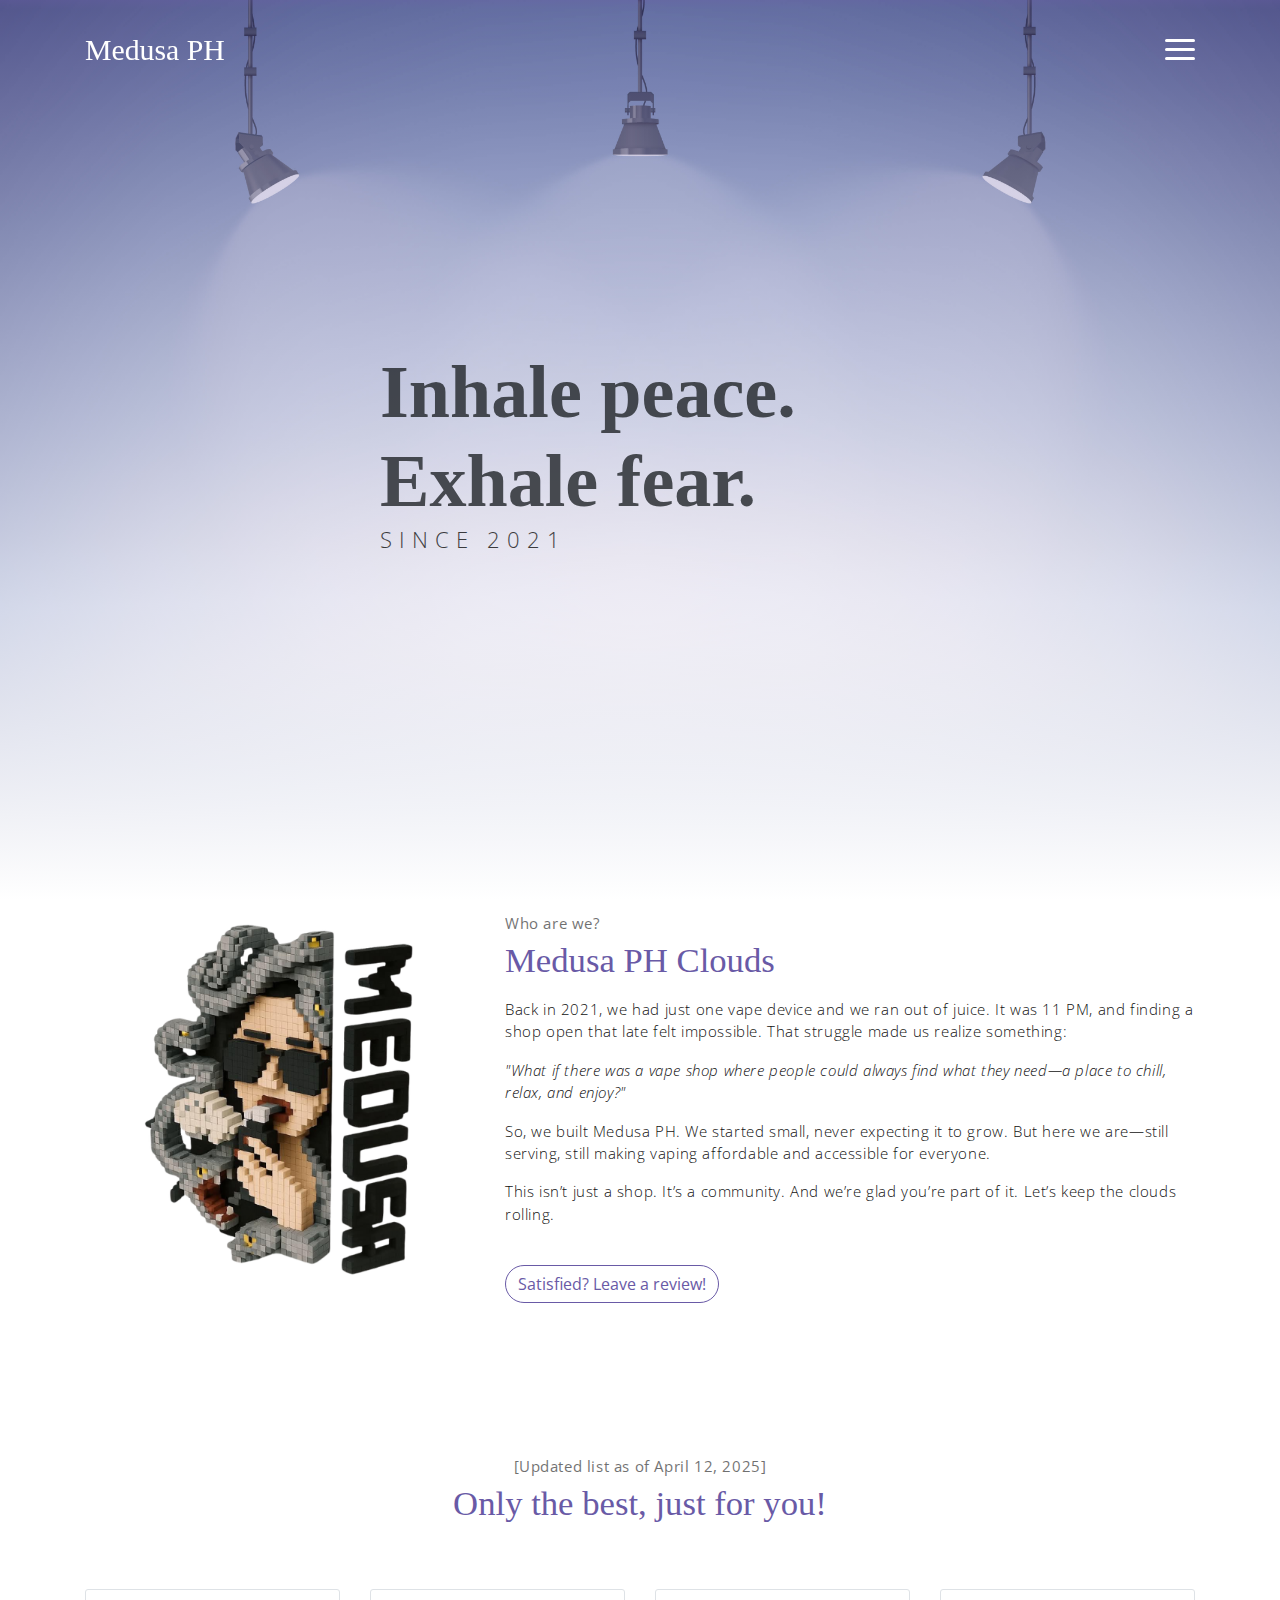
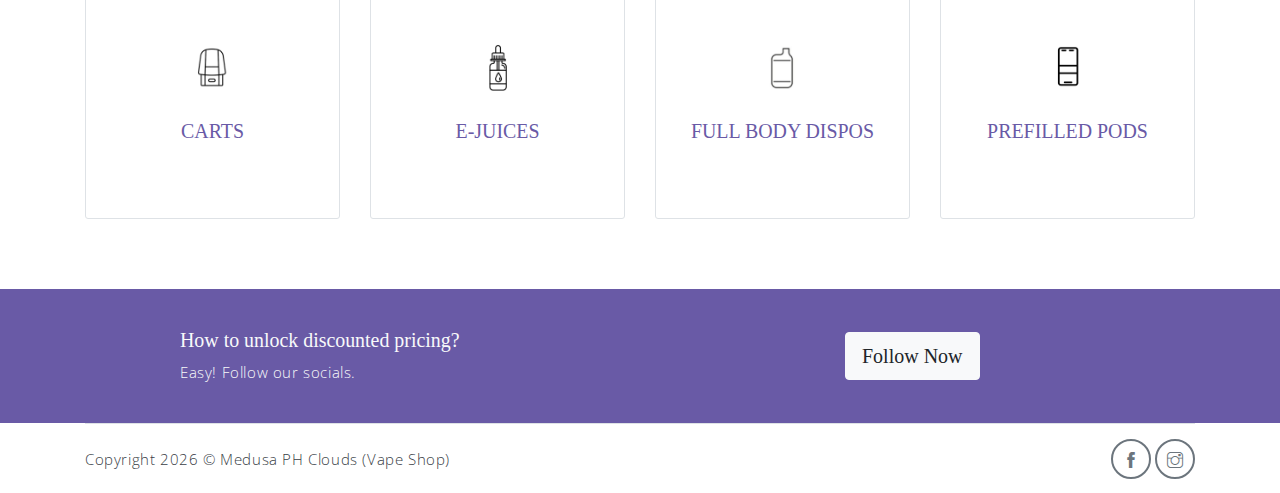
==== commit ffbb72c2: "Update index.html" ====
--- a/index.html
+++ b/index.html
@@ -3,199 +3,669 @@
 <head>
     <meta charset="utf-8">
     <meta name="viewport" content="width=device-width, initial-scale=1, shrink-to-fit=no">
-    <meta name="description" content="Medusa PH Recent Orders">
-    <meta name="keywords" content="Medusa PH Clouds, vape shop, orders, Lalamove, J&T, deliveries">
+    <meta name="description" content="Medusa PH Clouds offers a variety of vaping products including Black Elite, Relx, Oxva, Xlim Pro, e-juices, disposables, and vape accessories. Find your nearest vape shop and explore premium vaping products in Pampanga, Manila, and more.">
+    <meta name="keywords" content="Medusa PH Clouds, vape shop, Black Elite, Black Elite V1, Black Elite V2, Smug, Storm, Chillax, Dark Pod Formula, Xlim Pro, Oxva, Oxva Xlim Pro, Royal Elite, e-juices, disposable vapes, vape accessories, vape shop near me, vape shop Pampanga, vape shop Manila, vape shop near Azure North, vape shop Angeles City, vape shop in San Fernando, best vape shop, vape shop open now, vape shop Quezon City, vape shop Cebu, vape shop Davao, vape shop Taguig, affordable vapes, vaping community Philippines, vape shop in Makati, vape shop in Pasig, vape store Philippines, vape delivery Philippines">
     <meta name="author" content="Medusa PH Clouds">
-    <title>Medusa PH: Recent Orders</title>
+    <meta name="robots" content="index, follow">
+    <title>Medusa PH Clouds - Vape Shop</title>
 
     <!-- Favicon -->
     <link rel="icon" href="imgs/favicon.png" type="image/x-icon">
 
-    <!-- Stylesheets 
+    <!-- Stylesheets -->
     <link rel="stylesheet" href="vendors/themify-icons/css/themify-icons.css">
     <link rel="stylesheet" href="css/meyawo.css">
-    <link rel="stylesheet" href="https://stackpath.bootstrapcdn.com/bootstrap/4.5.2/css/bootstrap.min.css">
--->
-
 </head>
 
-<body id="home">
-
-    <!-- Page Header -->
+<body data-spy="scroll" data-target=".navbar" data-offset="40" id="home">
+
+    <nav class="custom-navbar" data-spy="affix" data-offset-top="20">
+        <div class="container">
+            <a class="logo" href="index.html">Medusa PH</a>         
+            <ul class="nav">
+                <li class="item">
+                    <a class="link" href="index.html">Home</a>
+                </li>
+                <li class="item">
+                    <a class="link" href="#about">About</a>
+                </li>
+                <li class="item">
+                    <a class="link" href="#service">Stocks</a>
+                </li>
+                <li class="item">
+                    <a class="link" href="contactandpolicies.html" target="_blank">Contact/Policies</a>
+                </li>
+            </ul>
+            <a href="javascript:void(0)" id="nav-toggle" class="hamburger hamburger--elastic">
+                <div class="hamburger-box">
+                  <div class="hamburger-inner"></div>
+                </div>
+            </a>
+        </div>          
+    </nav><!-- End of Page Navbar -->
+
+    <!-- page header -->
     <header id="home" class="header">
         <div class="overlay"></div>
         <div class="header-content container">
             <h1 class="header-title">
                 <span class="up"></span>
-                <span class="down">Recent Orders</span>
+                <span class="down">Inhale peace. Exhale fear.</span>
             </h1>
+            <p class="header-subtitle">SINCE 2021</p>            
+
+            <!--<button class="btn btn-primary">Visit My Works</button>-->
         </div>              
-    </header><!-- End of Page Header -->
-
-    <!-- Recent Orders Section -->
-    <section class="section" id="recent-orders">
+    </header><!-- end of page header -->
+
+    <!-- about section -->
+    <section class="section pt-0" id="about">
+        <!-- container -->
         <div class="container text-center">
-         
-            <!-- Orders Table -->
-            <div class="table-responsive">
-                <table class="table table-bordered table-striped">
+            <!-- about wrapper -->
+            <div class="about">
+                <div class="about-img-holder">
+                    <img src="imgs/man.png" class="about-img" alt="Download free bootstrap 4 landing page, free boootstrap 4 templates, Download free bootstrap 4.1 landing page, free boootstrap 4.1.1 templates, meyawo Landing page">
+                </div>
+                <div class="about-caption">
+                    <p class="section-subtitle">Who are we?</p>
+                    <h2 class="section-title mb-3">Medusa PH Clouds</h2>
+                    <p>
+                        Back in 2021, we had just one vape device and we ran out of juice. It was 11 PM, and finding a shop open that late felt impossible. That struggle made us realize something:               
+                    </p>
+                    <p>
+                        <i>"What if there was a vape shop where people could always find what they need—a place to chill, relax, and enjoy?"</i>
+                    </p>
+                    <p>
+                        So, we built Medusa PH. We started small, never expecting it to grow. But here we are—still serving, still making vaping affordable and accessible for everyone.
+                    </p>
+                    <p>
+                        This isn’t just a shop. It’s a community. And we’re glad you’re part of it. Let’s keep the clouds rolling.
+                    </p>
+                    <a href="https://g.page/r/Cb0ntxyB2-3OEAI/review" target="_blank">
+                        <button class="btn-rounded btn btn-outline-primary mt-4">Satisfied? Leave a review!</button>
+                    </a>
+                </div>              
+            </div><!-- end of about wrapper -->
+        </div><!-- end of container -->
+    </section> <!-- end of about section -->
+
+<!-- service section -->
+<section class="section" id="service">
+    <div class="container text-center">
+        <p class="section-subtitle">[Updated list as of April 12, 2025]</p>
+        <h6 class="section-title mb-6">Only the best, just for you!</h6>
+        <!-- row -->
+        <div class="row">
+            <div class="col-md-6 col-lg-3">
+                <div class="service-card" data-toggle="modal" data-target="#cartsModal">
+                    <div class="body">
+                        <img src="imgs/prefilledpodicon.png" alt="CARTS" class="icon">
+                        <h6 class="title">CARTS</h6>
+                        <p class="subtitle">Empty carts designed for easy refilling with your favorite e-juice. Perfect for a customizable vaping experience!</p>
+                    </div>
+                </div>
+            </div>
+            <div class="col-md-6 col-lg-3">
+                <div class="service-card" data-toggle="modal" data-target="#ejuicesModal">
+                    <div class="body">
+                        <img src="imgs/ejuiceicon.png" alt="E-JUICES" class="icon">
+                        <h6 class="title">E-JUICES</h6>
+                        <p class="subtitle">Crafted for rich flavor and smooth vaping. Choose your favorite flavor and elevate your vape experience today!</p>
+                    </div>
+                </div>
+            </div>
+            <div class="col-md-6 col-lg-3">
+                <div class="service-card" data-toggle="modal" data-target="#disposModal">
+                    <div class="body">
+                        <img src="imgs/fullbodydispoicon.png" alt="FULL BODY DISPOS" class="icon">
+                        <h6 class="title">FULL BODY DISPOS</h6>
+                        <p class="subtitle">Experience the convenience. Flavorful with no refills or mess. Perfect for on-the-go vaping!</p>
+                    </div>
+                </div>
+            </div>
+            <div class="col-md-6 col-lg-3">
+                <div class="service-card" data-toggle="modal" data-target="#podsModal">
+                    <div class="body">
+                        <img src="imgs/cartsicon.png" alt="PREFILLED PODS" class="icon">
+                        <h6 class="title">PREFILLED PODS</h6>
+                        <p class="subtitle">Convenient and ready to use. No refills, no fuss—just effortless satisfaction in every puff.</p>
+                    </div>
+                </div>
+            </div>
+        </div><!-- end of row -->
+    </div>
+</section><!-- end of service section -->
+
+<!-- Modal for Carts -->
+<div class="modal fade" id="cartsModal" tabindex="-1" role="dialog" aria-labelledby="cartsModalLabel" aria-hidden="true">
+    <div class="modal-dialog" role="document">
+        <div class="modal-content">
+            <div class="modal-header">
+                <h5 class="modal-title" id="cartsModalLabel">CARTS - Available Items</h5>
+                <button type="button" class="close" data-dismiss="modal" aria-label="Close">
+                    <span aria-hidden="true">&times;</span>
+                </button>
+            </div>
+            <div class="modal-body">
+                <!-- Table for available carts -->
+                <table class="table">
                     <thead>
                         <tr>
-                            <th>Courier</th>
-                            <th>Rider</th>
-                            <th>Order No</th>
-                            <th>Ship To</th>
-                            <th>Customer (Initials)</th>
-                            <th>Date of Transaction</th>
-                            <th>Time</th>
+                            <th>Brand</th>
+                            <th>Description</th>
+                            <th>Price</th>
                         </tr>
                     </thead>
                     <tbody>
                         <tr>
-                            <td>Lalamove</td>
-                            <td>Elester Rubio</td>
-                            <td>103316068258</td>
-                            <td>Parole And Probation Administration Regional Office 3</td>
-                            <td>J.S.</td>
-                            <td>Apr 14 2025</td>
-                            <td>11:57 AM</td>
-                        </tr>
-                        <tr>
-                            <td>Lalamove</td>
-                            <td>Reymar Kim Sanchez</td>
-                            <td>107245063805</td>
-                            <td>Azure North San Fernando</td>
-                            <td>L.S.</td>
-                            <td>Apr 07 2025</td>
-                            <td>5:11 PM</td>
-                        </tr>
-                        <tr>
-                            <td>Lalamove</td>
-                            <td>Jovani Juan</td>
-                            <td>104505061828</td>
-                            <td>Pilar Village, City of San Fernando</td>
-                            <td>J.J.</td>
-                            <td>Apr 07 2025</td>
-                            <td>9:36 AM</td>
-                        </tr>
-                        <tr>
-                            <td>Lalamove</td>
-                            <td>Larry Mallari</td>
-                            <td>101935067503</td>
-                            <td>Azure North San Fernando</td>
-                            <td>J.E.</td>
-                            <td>Apr 01 2025</td>
-                            <td>3:32 PM</td>
-                        </tr>
-                        <tr>
-                            <td>Lalamove</td>
-                            <td>Azur Lapore</td>
-                            <td>106154068900</td>
-                            <td>Viento Studio Apartment</td>
-                            <td>J.A.</td>
-                            <td>Mar 22 2025</td>
-                            <td>3:44 PM</td>
-                        </tr>
-                        <tr>
-                            <td>Lalamove</td>
-                            <td>Andrey Dadula</td>
-                            <td>108004064668</td>
-                            <td> Administration Regional Office 3</td>
-                            <td>J.S.</td>
-                            <td>Mar 17 2025</td>
-                            <td>12:42 PM</td>
-                        </tr>
-                        <tr>
-                            <td>Lalamove</td>
-                            <td>Jovann Mallari</td>
-                            <td>104014069509</td>
-                            <td>The Bali Corner at Azure North</td>
-                            <td>T.G.</td>
-                            <td>Mar 15 2025</td>
-                            <td>1:23 PM</td>
-                        </tr>
-                        <tr>
-                            <td>Lalamove</td>
-                            <td>J-cee Feliciano</td>
-                            <td>106354065475</td>
-                            <td>Panadero Artisan Bread and Cafe</td>
-                            <td>M.J.</td>
-                            <td>Mar 14 2025</td>
-                            <td>3:53 PM</td>
-                        </tr>
-                        <tr>
-                            <td>Lalamove</td>
-                            <td>Robert Zapanta</td>
-                            <td>107364065267</td>
-                            <td>3M72+4H San Fernando</td>
-                            <td>J.L.</td>
-                            <td>Mar 11 2025</td>
-                            <td>3:29 PM</td>
-                        </tr>
-                        <tr>
-                            <td>Lalamove</td>
-                            <td>Erwin Simbulan</td>
-                            <td>100364063191</td>
-                            <td>OJS Powerhouse Fitness Center 2</td>
-                            <td>D.S.</td>
-                            <td>Mar 09 2025</td>
-                            <td>6:16 PM</td>
-                        </tr>
-                        <tr>
-                            <td>Lalamove</td>
-                            <td>Ryan Villegas</td>
-                            <td>107452061373</td>
-                            <td>Sunlight View Village</td>
-                            <td>Y.P.</td>
-                            <td>Feb 07 2025</td>
-                            <td>3:45 PM</td>
-                        </tr>
-                        <tr>
-                            <td>Lalamove</td>
-                            <td>Edmond Garcia</td>
-                            <td>107341061899</td>
-                            <td>Jose B Lingad Memorial Regional Hospital</td>
-                            <td>K.T.</td>
-                            <td>Jan 28 2025</td>
-                            <td>3:07 PM</td>
-                        </tr>
-                        <tr>
-                            <td>Lalamove</td>
-                            <td>Pocholo Amigleo</td>
-                            <td>100581066413</td>
-                            <td>Doña Cristina Street</td>
-                            <td>E.C.</td>
-                            <td>Jan 22 2025</td>
-                            <td>4:23 PM</td>
-                        </tr>
-                        <tr>
-                            <td>Lalamove</td>
-                            <td>Jacob Raymond Navarrete</td>
-                            <td>101681065229</td>
-                            <td> Lugar De Vergara Events Place and Private Resort</td>
-                            <td>K.Y.</td>
-                            <td>Jan 19 2025</td>
-                            <td>5:41 PM</td>
-                        </tr>
-
-                        <!-- Add more rows as necessary -->
+                            <td>Oxva</td>
+                            <td>Empty V1 cart, compatible with all Oxva Xlim devices (e.g., Xlim Pro, Xlim Pro 2, Xlim SQ, etc.)</td>
+                            <td><del>₱250</del> <span style="color: green;">₱200</span></td>
+                        </tr>
+                        <tr>
+                            <td>Royal Elite</td>
+                            <td>Empty V1 cart, compatible with all Elite V1 brand batteries. <b>Under no circumstances shall a refund or replacement be made.</b></td>
+                            <td><del>₱350</del> <span style="color: green;">₱300</span></td>
+                        </tr>
+                        <!-- Add more rows here -->
                     </tbody>
                 </table>
             </div>
         </div>
-    </section><!-- End of Recent Orders Section -->
-
-    <!-- Footer Section -->
-    <footer class="footer text-center">       
-        <p class="mb-0">Copyright <script>document.write(new Date().getFullYear())</script> &copy; <a href="https://www.facebook.com/medusaphcloudsv2">Medusa PH Clouds (Vape Shop)</a></p>
-        <div class="social-links text-center">
-            <a href="https://www.facebook.com/medusaphcloudsv2" class="link"><i class="ti-facebook"></i></a>
+    </div>
+</div>
+
+<!-- Modal for E-Juices -->
+<div class="modal fade" id="ejuicesModal" tabindex="-1" role="dialog" aria-labelledby="ejuicesModalLabel" aria-hidden="true">
+    <div class="modal-dialog" role="document">
+        <div class="modal-content">
+            <div class="modal-header">
+                <h5 class="modal-title" id="ejuicesModalLabel">E-JUICES - Available Flavors</h5>
+                <button type="button" class="close" data-dismiss="modal" aria-label="Close">
+                    <span aria-hidden="true">&times;</span>
+                </button>
+            </div>
+            <div class="modal-body">
+                <!-- Table for available e-juices -->
+                <table class="table">
+                    <thead>
+                        <tr>
+                            <th>Brand</th>
+                            <th>Flavor</th>
+                            <th>Description</th>
+                            <th>Price</th>
+                        </tr>
+                    </thead>
+                    <tbody>
+                        <tr>
+                            <td>Dark Pod Formula</td>
+                            <td>Blackout - Blackcurrant 30 mg</td>
+                            <td>Menthol and fruity, dispo-like flavor. Perfect for pod system devices. Premium quality!</td>
+                            <td><del>₱450</del> <span style="color: green;">₱350</span></td>
+                        </tr>
+                        <tr>
+                            <td>Dark Pod Formula</td>
+                            <td>Fizzy Pop - Banana 30 mg</td>
+                            <td>Menthol and fruity, dispo-like flavor. Perfect for pod system devices. Premium quality!</td>
+                            <td><del>₱450</del> <span style="color: green;">₱350</span></td>
+                        </tr>
+                        <tr>
+                            <td>Dark Pod Formula</td>
+                            <td>Frozen Pink - Strawberry 30 mg [low stocks]</td>
+                            <td>Menthol and fruity, dispo-like flavor. Perfect for pod system devices. Premium quality!</td>
+                            <td><del>₱450</del> <span style="color: green;">₱350</span></td>
+                        </tr>
+                        <tr>
+                            <td>Dark Pod Formula</td>
+                            <td>Fuse Bomb - Mint Fresh 30 mg</td>
+                            <td>Menthol and fruity, dispo-like flavor. Perfect for pod system devices. Premium quality!</td>
+                            <td><del>₱450</del> <span style="color: green;">₱350</span></td>
+                        </tr>
+                        <tr>
+                            <td>Dark Pod Formula</td>
+                            <td>Holy Grail - Grapes 30 mg</td>
+                            <td>Menthol and fruity, dispo-like flavor. Perfect for pod system devices. Premium quality!</td>
+                            <td><del>₱450</del> <span style="color: green;">₱350</span></td>
+                        </tr>
+                        <tr>
+                            <td>Dark Pod Formula</td>
+                            <td>Red Snow - Watermelon 30 mg</td>
+                            <td>Menthol and fruity, dispo-like flavor. Perfect for pod system devices. Premium quality!</td>
+                            <td><del>₱450</del> <span style="color: green;">₱350</span></td>
+                        </tr>
+                        <tr>
+                            <td>Demonvape</td>
+                            <td>Butterfly Massacre - Bubblegum Pomegranate 30 mg</td>
+                            <td>Sweet and pastry, dispo-like flavor. Perfect for pod system devices. Premium quality!</td>
+                            <td><del>₱350</del> <span style="color: green;">₱300</span></td>
+                        </tr>
+                        <tr>
+                            <td>Demonvape</td>
+                            <td>Crema de Brule - Sweet Crema 30 mg</td>
+                            <td>Sweet and pastry, dispo-like flavor. Perfect for pod system devices. Premium quality!</td>
+                            <td><del>₱350</del> <span style="color: green;">₱300</span></td>
+                        </tr>
+                        <tr>
+                            <td>Demonvape</td>
+                            <td>Cryptic Beam - Vanilla Strawberry 30 mg</td>
+                            <td>Sweet and pastry, dispo-like flavor. Perfect for pod system devices. Premium quality!</td>
+                            <td><del>₱350</del> <span style="color: green;">₱300</span></td>
+                        </tr>
+                        <tr>
+                            <td>Demonvape</td>
+                            <td>Frost Raw - Creamy Strawberry 30 mg</td>
+                            <td>Sweet and pastry, dispo-like flavor. Perfect for pod system devices. Premium quality!</td>
+                            <td><del>₱350</del> <span style="color: green;">₱300</span></td>
+                        </tr>
+                        <tr>
+                            <td>Demonvape</td>
+                            <td>Nueva York - Cheesecake 30 mg</td>
+                            <td>Sweet and pastry, dispo-like flavor. Perfect for pod system devices. Premium quality!</td>
+                            <td><del>₱350</del> <span style="color: green;">₱300</span></td>
+                        </tr>
+                        <tr>
+                            <td>Demonvape</td>
+                            <td>RG - Yummy Grapes 30 mg</td>
+                            <td>Sweet and pastry, dispo-like flavor. Perfect for pod system devices. Premium quality!</td>
+                            <td><del>₱350</del> <span style="color: green;">₱300</span></td>
+                        </tr>
+                        <tr>
+                            <td>Icy Cold</td>
+                            <td>Frost Melo - Melon 3 mg</td>
+                            <td>Mild fruity menthol. Perfect for mod system devices. Budget-friendly!</td>
+                            <td><del>₱150</del> <span style="color: green;">₱100</span></td>
+                        </tr>
+                        <tr>
+                            <td>Icy Cold</td>
+                            <td>Green Slush - Watermelon 3 mg</td>
+                            <td>Mild fruity menthol. Perfect for mod system devices. Budget-friendly!</td>
+                            <td><del>₱150</del> <span style="color: green;">₱100</span></td>
+                        </tr>
+                        <tr>
+                            <td>Icy Cold</td>
+                            <td>Lychillz - Lychee 3 mg</td>
+                            <td>Mild fruity menthol. Perfect for mod system devices. Budget-friendly!</td>
+                            <td><del>₱150</del> <span style="color: green;">₱100</span></td>
+                        </tr>
+                        <tr>
+                            <td>Icy Cold</td>
+                            <td>Tropic Freeze - Mango 3 mg</td>
+                            <td>Mild fruity menthol. Perfect for mod system devices. Budget-friendly!</td>
+                            <td><del>₱150</del> <span style="color: green;">₱100</span></td>
+                        </tr>
+                        <tr>
+                            <td>Vapordrops</td>
+                            <td>Blu Elixir - Blueberry 24 mg</td>
+                            <td>Fruity. Perfect for mod and pod system devices. Budget-friendly!</td>
+                            <td><del>₱200</del> <span style="color: green;">₱150</span></td>
+                        </tr>
+                        <tr>
+                            <td>Vapordrops</td>
+                            <td>Classic YKT - Yakult 24 mg</td>
+                            <td>Sweet. Perfect for mod and pod system devices. Budget-friendly!</td>
+                            <td><del>₱200</del> <span style="color: green;">₱150</span></td>
+                        </tr>
+                        <tr>
+                            <td>Vapordrops</td>
+                            <td>Fresh Red - Watermelon 24 mg</td>
+                            <td>Fresh fruity. Perfect for mod and pod system devices. Budget-friendly!</td>
+                            <td><del>₱200</del> <span style="color: green;">₱150</span></td>
+                        </tr>
+                        <tr>
+                            <td>Vapordrops</td>
+                            <td>Lychi - Lychee 24 mg</td>
+                            <td>Sweet fruity. Perfect for mod and pod system devices. Budget-friendly!</td>
+                            <td><del>₱200</del> <span style="color: green;">₱150</span></td>
+                        </tr>
+                        <tr>
+                            <td>Vapordrops</td>
+                            <td>Perfect Red - Strawberry 24 mg</td>
+                            <td>Sweet fruity. Perfect for mod and pod system devices. Budget-friendly!</td>
+                            <td><del>₱200</del> <span style="color: green;">₱150</span></td>
+                        </tr>
+                        <tr>
+                            <td>Vapordrops</td>
+                            <td>Purple Vine - Grapes 24 mg</td>
+                            <td>Sweet Fruity. Perfect for mod and pod system devices. Budget-friendly!</td>
+                            <td><del>₱200</del> <span style="color: green;">₱150</span></td>
+                        </tr>
+                        <tr>
+                            <td>Vapordrops</td>
+                            <td>Triple Brown - Chocolate 24 mg</td>
+                            <td>Sweet Pastry. Perfect for mod and pod system devices. Budget-friendly!</td>
+                            <td><del>₱200</del> <span style="color: green;">₱150</span></td>
+                        </tr>
+                        <tr>
+                            <td>Vapordrops</td>
+                            <td>TRN - Turon 24 mg</td>
+                            <td>Sweet Pastry. Perfect for mod and pod system devices. Budget-friendly!</td>
+                            <td><del>₱200</del> <span style="color: green;">₱150</span></td>
+                        </tr>
+                        <tr>
+                            <td>Vapordrops</td>
+                            <td>UCC - Ube Cheesecake 24 mg</td>
+                            <td>Sweet Pastry. Perfect for mod and pod system devices. Budget-friendly!</td>
+                            <td><del>₱200</del> <span style="color: green;">₱150</span></td>
+                        </tr>
+                        <!-- Add more rows here -->
+                    </tbody>
+                </table>
+            </div>
         </div>
-    </footer>
-
-    <!-- Core JS -->
+    </div>
+</div>
+
+<!-- Modal for Full Body Dispos -->
+<div class="modal fade" id="disposModal" tabindex="-1" role="dialog" aria-labelledby="disposModalLabel" aria-hidden="true">
+    <div class="modal-dialog" role="document">
+        <div class="modal-content">
+            <div class="modal-header">
+                <h5 class="modal-title" id="disposModalLabel">FULL BODY DISPOS - Available Options</h5>
+                <button type="button" class="close" data-dismiss="modal" aria-label="Close">
+                    <span aria-hidden="true">&times;</span>
+                </button>
+            </div>
+            <div class="modal-body">
+                <!-- Table for available disposables -->
+                <table class="table">
+                    <thead>
+                        <tr>
+                            <th>Brand</th>
+                            <th>Flavor</th>
+                            <th>Description</th>
+                            <th>Price</th>
+                        </tr>
+                    </thead>
+                    <tbody>
+                        <tr>
+                            <td>Chillax Vista Mini</td>
+                            <td>AG - Aloe Grape 30 mg [low stocks]</td>
+                            <td>Cute size, perfect for alternatives. Non-rechargeable. Budget-friendly with a mild fruity taste.</td>
+                            <td><del>₱350</del> <span style="color: green;">₱200</span></td>
+                        </tr>
+                        <tr>
+                            <td>Chillax Vista Mini</td>
+                            <td>BC - Blackcurrant 30 mg</td>
+                            <td>Cute size, perfect for alternatives. Non-rechargeable. Budget-friendly with a mild fruity taste.</td>
+                            <td><del>₱350</del> <span style="color: green;">₱200</span></td>
+                        </tr>
+                        <tr>
+                            <td>Chillax Vista Mini</td>
+                            <td>GB - Gummy Bear 30 mg</td>
+                            <td>Cute size, perfect for alternatives. Non-rechargeable. Budget-friendly with a mild fruity taste.</td>
+                            <td><del>₱350</del> <span style="color: green;">₱200</span></td>
+                        </tr>
+                        <tr>
+                            <td>Chillax Vista Mini</td>
+                            <td>IBG - Iced Bubblegum 30 mg [low stocks]</td>
+                            <td>Cute size, perfect for alternatives. Non-rechargeable. Budget-friendly with a mild fruity taste.</td>
+                            <td><del>₱350</del> <span style="color: green;">₱200</span></td>
+                        </tr>
+                        <tr>
+                            <td>Chillax Vista Mini</td>
+                            <td>LM - Lemon Mint 30 mg</td>
+                            <td>Cute size, perfect for alternatives. Non-rechargeable. Budget-friendly with a mild fruity taste.</td>
+                            <td><del>₱350</del> <span style="color: green;">₱200</span></td>
+                        </tr>
+                        <tr>
+                            <td>Chillax Vista Mini</td>
+                            <td>SI - Strawberry Ice 30 mg [low stocks]</td>
+                            <td>Cute size, perfect for alternatives. Non-rechargeable. Budget-friendly with a mild fruity taste.</td>
+                            <td><del>₱350</del> <span style="color: green;">₱200</span></td>
+                        </tr>
+                        <tr>
+                            <td>Chillax Vista Mini</td>
+                            <td>SK - Strawberry Kiwi 30 mg</td>
+                            <td>Cute size, perfect for alternatives. Non-rechargeable. Budget-friendly with a mild fruity taste.</td>
+                            <td><del>₱350</del> <span style="color: green;">₱200</span></td>
+                        </tr>
+                        <tr>
+                            <td>Chillax Vista Mini</td>
+                            <td>WL - Watermelon Lychee 30 mg [low stocks]</td>
+                            <td>Cute size, perfect for alternatives. Non-rechargeable. Budget-friendly with a mild fruity taste.</td>
+                            <td><del>₱350</del> <span style="color: green;">₱200</span></td>
+                        </tr>
+                        <!-- Add more rows here -->
+                    </tbody>
+                </table>
+            </div>
+        </div>
+    </div>
+</div>
+
+<!-- Modal for Prefilled Pods -->
+<div class="modal fade" id="podsModal" tabindex="-1" role="dialog" aria-labelledby="podsModalLabel" aria-hidden="true">
+    <div class="modal-dialog" role="document">
+        <div class="modal-content">
+            <div class="modal-header">
+                <h5 class="modal-title" id="podsModalLabel">PREFILLED PODS - Available Options</h5>
+                <button type="button" class="close" data-dismiss="modal" aria-label="Close">
+                    <span aria-hidden="true">&times;</span>
+                </button>
+            </div>
+            <div class="modal-body">
+                <!-- Table for available prefilled pods -->
+                <table class="table">
+                    <thead>
+                        <tr>
+                            <th>Brand</th>
+                            <th>Flavor</th>
+                            <th>Description</th>
+                            <th>Price</th>
+                        </tr>
+                    </thead>
+                    <tbody>
+                        <tr>
+                            <td>ChillX Go</td>
+                            <td>Avocado Cream 30 mg</td>
+                            <td>Mild menthol with a burst of flavor. Sleek, clean design.</td>
+                            <td><del>₱500</del> <span style="color: green;">₱420</span></td>
+                        </tr>
+                        <tr>
+                            <td>ChillX Go</td>
+                            <td>Cola 30 mg</td>
+                            <td>Mild menthol with a burst of flavor. Sleek, clean design.</td>
+                            <td><del>₱500</del> <span style="color: green;">₱420</span></td>
+                        </tr>
+                        <tr>
+                            <td>ChillX Go</td>
+                            <td>Iced Bubblegum 30 mg</td>
+                            <td>Mild menthol with a burst of flavor. Sleek, clean design.</td>
+                            <td><del>₱500</del> <span style="color: green;">₱420</span></td>
+                        </tr>
+                        <tr>
+                            <td>ChillX Go</td>
+                            <td>Mixed Berries 30 mg [low stocks]</td>
+                            <td>Mild menthol with a burst of flavor. Sleek, clean design.</td>
+                            <td><del>₱500</del> <span style="color: green;">₱420</span></td>
+                        </tr>
+                        <tr>
+                            <td>ChillX Go</td>
+                            <td>Lychee 30 mg</td>
+                            <td>Mild menthol with a burst of flavor. Sleek, clean design.</td>
+                            <td><del>₱500</del> <span style="color: green;">₱420</span></td>
+                        </tr>
+                        <tr>
+                            <td>ChillX Go</td>
+                            <td>Watermelon 30 mg</td>
+                            <td>Mild menthol with a burst of flavor. Sleek, clean design.</td>
+                            <td><del>₱500</del> <span style="color: green;">₱420</span></td>
+                        </tr>
+                        <tr>
+                            <td>RELX</td>
+                            <td>Fresh Red - Watermelon 30 mg</td>
+                            <td>Sweet ripe watermelon with a pleasant hint of menthol!</td>
+                            <td><del>₱350</del> <span style="color: green;">₱290</span></td>
+                        </tr>
+                        <tr>
+                            <td>Royal Elite V1</td>
+                            <td>APL - Apple 30 mg</td>
+                            <td>V1 pods for any Elite V1 batts. Fruity and menthol. Get your batt for only 300 Php!</td>
+                            <td><del>₱400</del> <span style="color: green;">₱350</span></td>
+                        </tr>
+                        <tr>
+                            <td>Royal Elite V1</td>
+                            <td>BBY - Blueberry 30 mg</td>
+                            <td>V1 pods for any Elite V1 batts. Fruity and menthol. Get your batt for only 300 Php!</td>
+                            <td><del>₱400</del> <span style="color: green;">₱350</span></td>
+                        </tr>
+                        <tr>
+                            <td>Royal Elite V1</td>
+                            <td>GPS - Grapes 30 mg</td>
+                            <td>V1 pods for any Elite V1 batts. Fruity and menthol. Get your batt for only 300 Php!</td>
+                            <td><del>₱400</del> <span style="color: green;">₱350</span></td>
+                        </tr>
+                        <tr>
+                            <td>Royal Elite V1</td>
+                            <td>LYC - Lychee 30 mg</td>
+                            <td>V1 pods for any Elite V1 batts. Fruity and menthol. Get your batt for only 300 Php!</td>
+                            <td><del>₱400</del> <span style="color: green;">₱350</span></td>
+                        </tr>
+                        <tr>
+                            <td>Royal Elite V1</td>
+                            <td>MGI - Mango Ice 30 mg</td>
+                            <td>V1 pods for any Elite V1 batts. Fruity and menthol. Get your batt for only 300 Php!</td>
+                            <td><del>₱400</del> <span style="color: green;">₱350</span></td>
+                        </tr>
+                        <tr>
+                            <td>Royal Elite V1</td>
+                            <td>SBY - Strawberry 30 mg</td>
+                            <td>V1 pods for any Elite V1 batts. Fruity and menthol. Get your batt for only 300 Php!</td>
+                            <td><del>₱400</del> <span style="color: green;">₱350</span></td>
+                        </tr>
+                        <tr>
+                            <td>Royal Elite V1</td>
+                            <td>VIC - Vanilla Ice Cream 30 mg</td>
+                            <td>V1 pods for any Elite V1 batts. Fruity and menthol. Get your batt for only 300 Php!</td>
+                            <td><del>₱400</del> <span style="color: green;">₱350</span></td>
+                        </tr>
+                        <tr>
+                            <td>Royal Elite V1</td>
+                            <td>WTM - Watermelon 30 mg</td>
+                            <td>V1 pods for any Elite V1 batts. Fruity and menthol. Get your batt for only 300 Php!</td>
+                            <td><del>₱400</del> <span style="color: green;">₱350</span></td>
+                        </tr>
+                        <tr>
+                            <td>Royal Elite V2</td>
+                            <td>BCT - Blackcurrant 30 mg</td>
+                            <td>V2 pods for any Elite V2 batts. Fruity and menthol. Get your batt for only 350 Php!</td>
+                            <td><del>₱500</del> <span style="color: green;">₱450</span></td>
+                        </tr>
+                        <tr>
+                            <td>Royal Elite V2</td>
+                            <td>BBY - Blueberry 30 mg</td>
+                            <td>V2 pods for any Elite V2 batts. Fruity and menthol. Get your batt for only 350 Php!</td>
+                            <td><del>₱500</del> <span style="color: green;">₱450</span></td>
+                        </tr>
+                        <tr>
+                            <td>Royal Elite V2</td>
+                            <td>SBY - Strawberry 30 mg</td>
+                            <td>V2 pods for any Elite V2 batts. Fruity and menthol. Get your batt for only 350 Php!</td>
+                            <td><del>₱500</del> <span style="color: green;">₱450</span></td>
+                        </tr>
+                        <tr>
+                            <td>Royal Elite V2</td>
+                            <td>WTM - Watermelon 30 mg</td>
+                            <td>V2 pods for any Elite V2 batts. Fruity and menthol. Get your batt for only 350 Php!</td>
+                            <td><del>₱500</del> <span style="color: green;">₱450</span></td>
+                        </tr>
+                        <tr>
+                            <td>Royal Elite V2</td>
+                            <td>YKL - Yakult 30 mg</td>
+                            <td>V2 pods for any Elite V2 batts. Fruity and menthol. Get your batt for only 350 Php!</td>
+                            <td><del>₱500</del> <span style="color: green;">₱450</span></td>
+                        </tr>
+                        <!-- Add more rows here -->
+                    </tbody>
+                </table>
+            </div>
+        </div>
+    </div>
+</div>
+
+    <!-- section -->
+    <section class="section-sm bg-primary">
+        <!-- container -->
+        <div class="container text-center text-sm-left">
+            <!-- row -->
+            <div class="row align-items-center">
+                <div class="col-sm offset-md-1 mb-4 mb-md-0">
+                    <h6 class="title text-light">How to unlock discounted pricing?</h6>
+                    <p class="m-0 text-light">Easy! Follow our socials.</p>
+                </div>
+                <div class="col-sm offset-sm-2 offset-md-3">
+                    <a href="https://www.facebook.com/medusaphcloudsv2" target="_blank">
+                        <button class="btn btn-lg my-font btn-light rounded">Follow Now</button>
+                      </a>                      
+                </div>
+            </div> <!-- end of row -->
+        </div> <!-- end of container -->
+    </section> <!-- end of section -->
+
+    <!-- footer -->
+    <div class="container">
+        <footer class="footer">       
+            <p class="mb-0">Copyright <script>document.write(new Date().getFullYear())</script> &copy; <a href="https://www.facebook.com/medusaphcloudsv2">Medusa PH Clouds (Vape Shop)</a></p>
+            <div class="social-links text-right m-auto ml-sm-auto">
+                <a href="https://www.facebook.com/medusaphcloudsv2" class="link"><i class="ti-facebook"></i></a>
+                <a href="https://www.instagram.com/vapeshopmedusa/" class="link"><i class="ti-instagram"></i></a>
+            </div>
+        </footer>
+    </div> <!-- end of page footer -->
+	
+	<!-- core  -->
     <script src="vendors/jquery/jquery-3.4.1.js"></script>
     <script src="vendors/bootstrap/bootstrap.bundle.js"></script>
 
+    <!-- bootstrap 3 affix -->
+	<script src="vendors/bootstrap/bootstrap.affix.js"></script>
+
+    <!-- Meyawo js -->
+    <script src="js/meyawo.js"></script>
+
+<!-- PopUp: Subscribe Feature -->
+<div id="subscribePopup" class="subscribe-popup">
+    <div class="popup-content">
+        <span class="close-popup" id="closePopup">&times;</span>
+        <h3>Subscribe Now!</h3>
+        <p>Stay updated on discounts and new stock arrivals.</p>
+        <a href="https://docs.google.com/forms/d/e/1FAIpQLSf3AsrJjNL1ROiLyKvn1PiWX-XRBEMjM4Qnz4-0NuQ9uocprQ/viewform?usp=header" target="_blank">
+            <button class="btn btn-primary">Subscribe</button>
+        </a>
+    </div>
+</div>
+
+<!--Script for Subscribe Feature-->
+<script>
+    // Get the elements
+    var popup = document.getElementById("subscribePopup");
+    var closeBtn = document.getElementById("closePopup");
+
+    // Show the popup automatically after 3 seconds
+    setTimeout(function() {
+        popup.style.display = "block";
+    }, 3000); // 3000ms = 3 seconds
+
+    // Close the popup when the close button is clicked
+    closeBtn.addEventListener("click", function() {
+        popup.style.display = "none";
+    });
+
+    // Close the popup if the user clicks anywhere outside of it
+    window.addEventListener("click", function(event) {
+        if (event.target === popup) {
+            popup.style.display = "none";
+        }
+    });
+</script>
+
+
+
+
+
+
+
+
 </body>
 </html>
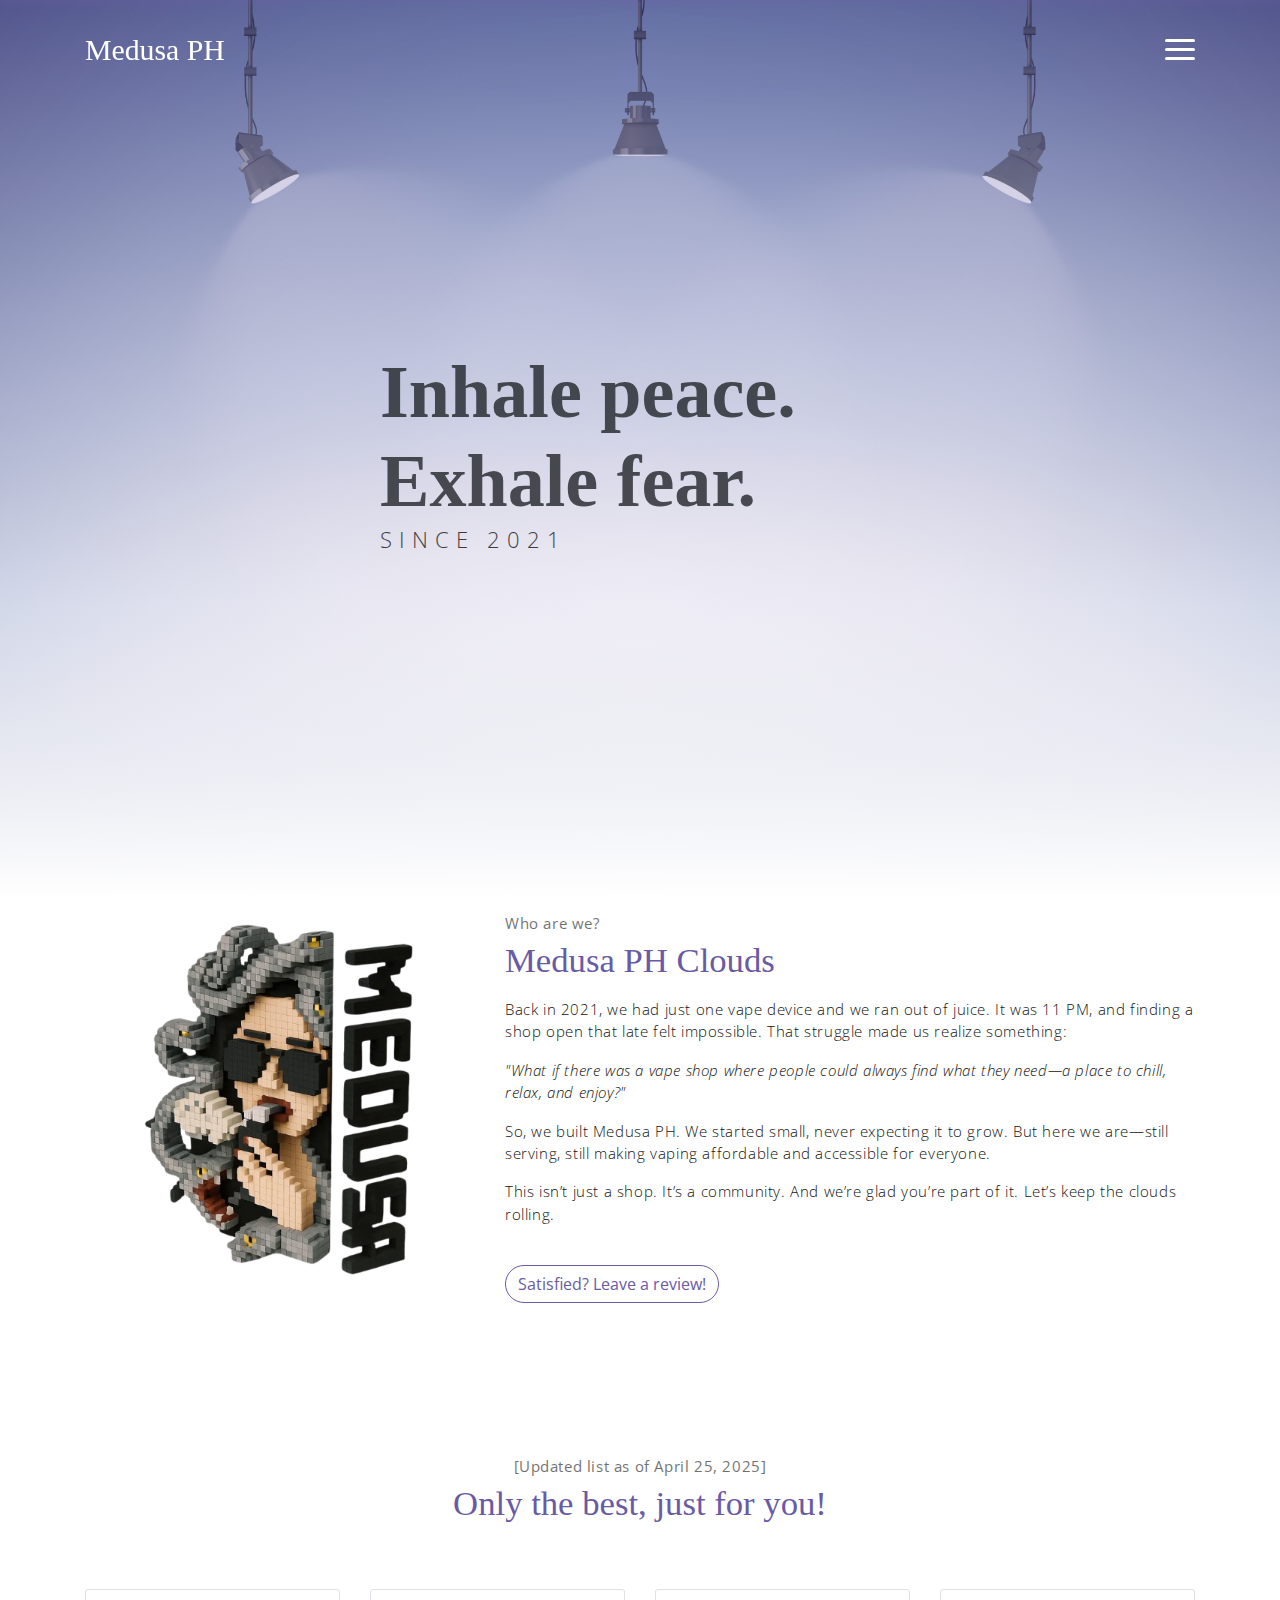
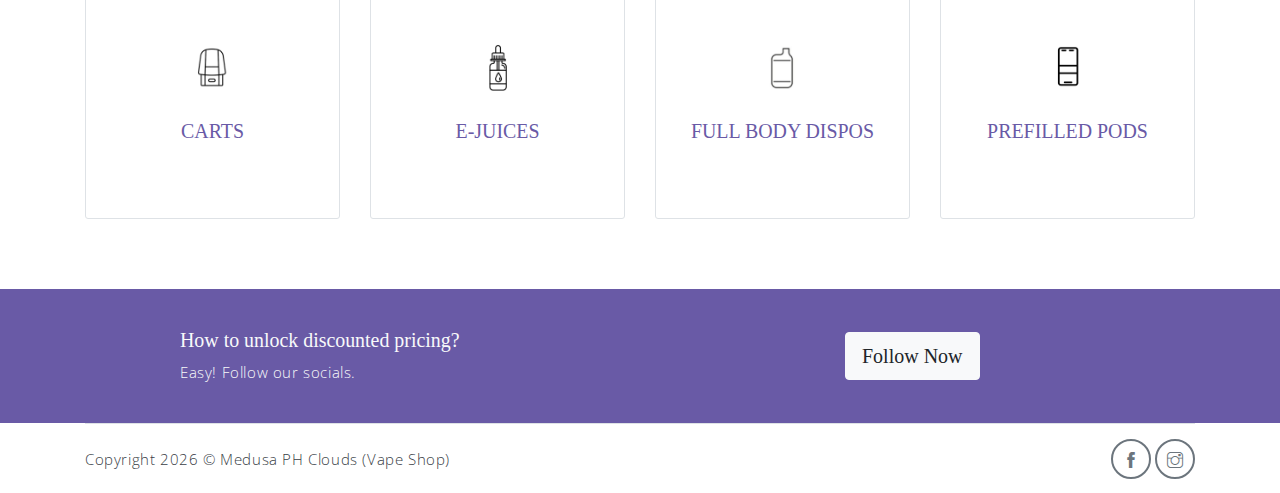
==== commit 38a87759: "Update index.html" ====
--- a/index.html
+++ b/index.html
@@ -34,6 +34,10 @@
                 </li>
                 <li class="item">
                     <a class="link" href="contactandpolicies.html" target="_blank">Contact/Policies</a>
+                </li>
+		</li>
+                <li class="item">
+                    <a class="link" href="recentorders.html" target="_blank">Recent Orders</a>
                 </li>
             </ul>
             <a href="javascript:void(0)" id="nav-toggle" class="hamburger hamburger--elastic">
@@ -93,7 +97,7 @@
 <!-- service section -->
 <section class="section" id="service">
     <div class="container text-center">
-        <p class="section-subtitle">[Updated list as of April 12, 2025]</p>
+        <p class="section-subtitle">[Updated list as of April 25, 2025]</p>
         <h6 class="section-title mb-6">Only the best, just for you!</h6>
         <!-- row -->
         <div class="row">
@@ -163,9 +167,19 @@
                             <td>Empty V1 cart, compatible with all Oxva Xlim devices (e.g., Xlim Pro, Xlim Pro 2, Xlim SQ, etc.)</td>
                             <td><del>₱250</del> <span style="color: green;">₱200</span></td>
                         </tr>
-                        <tr>
+			<tr>
                             <td>Royal Elite</td>
-                            <td>Empty V1 cart, compatible with all Elite V1 brand batteries. <b>Under no circumstances shall a refund or replacement be made.</b></td>
+                            <td>V2 TopFill cart. Fit for all Oxva Xlim devices (e.g., Xlim Pro, Xlim Pro 2, Xlim SQ, etc.)</td>
+                            <td><del>₱250</del> <span style="color: green;">₱200</span></td>
+                        </tr>
+			<tr>
+                            <td>Odos Veyron</td>
+                            <td>Device set (2 carts + 1 unit), wood brown and blue galaxy. Same with Oxva Xlim Pro 2.</td>
+                            <td><del>₱1700</del> <span style="color: green;">₱1500</span></td>
+                        </tr>
+                        <tr>
+                            <td>Royal Elite</td>
+                            <td>Empty V1 refillable cart, compatible with all Elite V1 brand batteries. <b>Under no circumstances shall a refund or replacement be made.</b></td>
                             <td><del>₱350</del> <span style="color: green;">₱300</span></td>
                         </tr>
                         <!-- Add more rows here -->
@@ -204,6 +218,12 @@
                             <td>Menthol and fruity, dispo-like flavor. Perfect for pod system devices. Premium quality!</td>
                             <td><del>₱450</del> <span style="color: green;">₱350</span></td>
                         </tr>
+			<tr>
+                            <td>Dark Pod Formula</td>
+                            <td>Shirota - Yakult 30 mg</td>
+                            <td>Menthol and fruity, dispo-like flavor. Perfect for pod system devices. Premium quality!</td>
+                            <td><del>₱450</del> <span style="color: green;">₱350</span></td>
+                        </tr>
                         <tr>
                             <td>Dark Pod Formula</td>
                             <td>Fizzy Pop - Banana 30 mg</td>
@@ -288,62 +308,128 @@
                             <td>Mild fruity menthol. Perfect for mod system devices. Budget-friendly!</td>
                             <td><del>₱150</del> <span style="color: green;">₱100</span></td>
                         </tr>
-                        <tr>
-                            <td>Icy Cold</td>
-                            <td>Tropic Freeze - Mango 3 mg</td>
-                            <td>Mild fruity menthol. Perfect for mod system devices. Budget-friendly!</td>
-                            <td><del>₱150</del> <span style="color: green;">₱100</span></td>
-                        </tr>
-                        <tr>
-                            <td>Vapordrops</td>
+			<tr>
+                            <td>Pastryvapors (Twinkees)</td>
+                            <td>Mauve - Purple Yam 24 mg</td>
+                            <td>Sweet and pastry. Perfect for mod and pod system devices. Budget-friendly!</td>
+                            <td><del>₱250</del> <span style="color: green;">₱220</span></td>
+                        </tr>
+			<tr>
+                            <td>Pastryvapors (Twinkees)</td>
+                            <td>Pan - Melon Pan 24 mg</td>
+                            <td>Sweet and pastry. Perfect for mod and pod system devices. Budget-friendly!</td>
+                            <td><del>₱250</del> <span style="color: green;">₱220</span></td>
+                        </tr>
+			<tr>
+                            <td>Pastryvapors (Twinkees)</td>
+                            <td>Red - Strawberry 12 mg</td>
+                            <td>Sweet and pastry. Perfect for mod and pod system devices. Budget-friendly!</td>
+                            <td><del>₱230</del> <span style="color: green;">₱200</span></td>
+                        </tr>
+			<tr>
+                            <td>Pastryvapors (Twinkees)</td>
+                            <td>Pan - Melon Pan 12 mg</td>
+                            <td>Sweet and pastry. Perfect for mod and pod system devices. Budget-friendly!</td>
+                            <td><del>₱230</del> <span style="color: green;">₱200</span></td>
+                        </tr>
+			<tr>
+                            <td>Pastryvapors (Twinkees)</td>
+                            <td>Ripe - Mango 12 mg</td>
+                            <td>Sweet and pastry. Perfect for mod and pod system devices. Budget-friendly!</td>
+                            <td><del>₱230</del> <span style="color: green;">₱200</span></td>
+                        </tr>
+			<tr>
+                            <td>Pastryvapors (Twinkees)</td>
+                            <td>Champ - Crema 12 mg</td>
+                            <td>Sweet and pastry. Perfect for mod and pod system devices. Budget-friendly!</td>
+                            <td><del>₱230</del> <span style="color: green;">₱200</span></td>
+                        </tr>
+			<tr>
+                            <td>Pastryvapors (Twinkees)</td>
+                            <td>Mauve - Purple Yam 12 mg</td>
+                            <td>Sweet and pastry. Perfect for mod and pod system devices. Budget-friendly!</td>
+                            <td><del>₱230</del> <span style="color: green;">₱200</span></td>
+                        </tr>
+			<tr>
+                            <td>Pastryvapors (Twinkees)</td>
+                            <td>Black - Coffee 6 mg</td>
+                            <td>Sweet and pastry. Perfect for mod and pod system devices. Budget-friendly!</td>
+                            <td><del>₱210</del> <span style="color: green;">₱180</span></td>
+                        </tr>
+			<tr>
+                            <td>Pastryvapors (Twinkees)</td>
+                            <td>Scot - Butter Scotch 6 mg</td>
+                            <td>Sweet and pastry. Perfect for mod and pod system devices. Budget-friendly!</td>
+                            <td><del>₱210</del> <span style="color: green;">₱180</span></td>
+                        </tr>
+			<tr>
+                            <td>Pastryvapors (Twinkees)</td>
+                            <td>Pan - Melon Pan 6 mg</td>
+                            <td>Sweet and pastry. Perfect for mod and pod system devices. Budget-friendly!</td>
+                            <td><del>₱210</del> <span style="color: green;">₱180</span></td>
+                        </tr>
+			<tr>
+                            <td>Pastryvapors (Twinkees)</td>
+                            <td>White - Twinkees 6 mg</td>
+                            <td>Sweet and pastry. Perfect for mod and pod system devices. Budget-friendly!</td>
+                            <td><del>₱210</del> <span style="color: green;">₱180</span></td>
+                        </tr>
+			<tr>
+                            <td>Pastryvapors (Twinkees)</td>
+                            <td>Mauve - Purple Yam 6 mg</td>
+                            <td>Sweet and pastry. Perfect for mod and pod system devices. Budget-friendly!</td>
+                            <td><del>₱210</del> <span style="color: green;">₱180</span></td>
+                        </tr>
+		        <tr>
+                            <td>Vapordrops (S Collection)</td>
                             <td>Blu Elixir - Blueberry 24 mg</td>
                             <td>Fruity. Perfect for mod and pod system devices. Budget-friendly!</td>
                             <td><del>₱200</del> <span style="color: green;">₱150</span></td>
                         </tr>
                         <tr>
-                            <td>Vapordrops</td>
+                            <td>Vapordrops (S Collection)</td>
                             <td>Classic YKT - Yakult 24 mg</td>
                             <td>Sweet. Perfect for mod and pod system devices. Budget-friendly!</td>
                             <td><del>₱200</del> <span style="color: green;">₱150</span></td>
                         </tr>
                         <tr>
-                            <td>Vapordrops</td>
+                            <td>Vapordrops (S Collection)</td>
                             <td>Fresh Red - Watermelon 24 mg</td>
                             <td>Fresh fruity. Perfect for mod and pod system devices. Budget-friendly!</td>
                             <td><del>₱200</del> <span style="color: green;">₱150</span></td>
                         </tr>
                         <tr>
-                            <td>Vapordrops</td>
+                            <td>Vapordrops (Salt X)</td>
                             <td>Lychi - Lychee 24 mg</td>
                             <td>Sweet fruity. Perfect for mod and pod system devices. Budget-friendly!</td>
                             <td><del>₱200</del> <span style="color: green;">₱150</span></td>
                         </tr>
                         <tr>
-                            <td>Vapordrops</td>
+                            <td>Vapordrops (Salt X)</td>
                             <td>Perfect Red - Strawberry 24 mg</td>
                             <td>Sweet fruity. Perfect for mod and pod system devices. Budget-friendly!</td>
                             <td><del>₱200</del> <span style="color: green;">₱150</span></td>
                         </tr>
                         <tr>
-                            <td>Vapordrops</td>
+                            <td>Vapordrops (Salt X)</td>
                             <td>Purple Vine - Grapes 24 mg</td>
                             <td>Sweet Fruity. Perfect for mod and pod system devices. Budget-friendly!</td>
                             <td><del>₱200</del> <span style="color: green;">₱150</span></td>
                         </tr>
                         <tr>
-                            <td>Vapordrops</td>
+                            <td>Vapordrops (S Collection)</td>
                             <td>Triple Brown - Chocolate 24 mg</td>
                             <td>Sweet Pastry. Perfect for mod and pod system devices. Budget-friendly!</td>
                             <td><del>₱200</del> <span style="color: green;">₱150</span></td>
                         </tr>
                         <tr>
-                            <td>Vapordrops</td>
+                            <td>Vapordrops (S Collection)</td>
                             <td>TRN - Turon 24 mg</td>
                             <td>Sweet Pastry. Perfect for mod and pod system devices. Budget-friendly!</td>
                             <td><del>₱200</del> <span style="color: green;">₱150</span></td>
                         </tr>
                         <tr>
-                            <td>Vapordrops</td>
+                            <td>Vapordrops (S Collection)</td>
                             <td>UCC - Ube Cheesecake 24 mg</td>
                             <td>Sweet Pastry. Perfect for mod and pod system devices. Budget-friendly!</td>
                             <td><del>₱200</del> <span style="color: green;">₱150</span></td>
@@ -380,7 +466,7 @@
                     <tbody>
                         <tr>
                             <td>Chillax Vista Mini</td>
-                            <td>AG - Aloe Grape 30 mg [low stocks]</td>
+                            <td>GB - Gummy Bear 30 mg [low stocks]</td>
                             <td>Cute size, perfect for alternatives. Non-rechargeable. Budget-friendly with a mild fruity taste.</td>
                             <td><del>₱350</del> <span style="color: green;">₱200</span></td>
                         </tr>
@@ -392,19 +478,19 @@
                         </tr>
                         <tr>
                             <td>Chillax Vista Mini</td>
-                            <td>GB - Gummy Bear 30 mg</td>
+                            <td>SK - Strawberry Kiwi 30 mg</td>
                             <td>Cute size, perfect for alternatives. Non-rechargeable. Budget-friendly with a mild fruity taste.</td>
                             <td><del>₱350</del> <span style="color: green;">₱200</span></td>
                         </tr>
                         <tr>
                             <td>Chillax Vista Mini</td>
-                            <td>IBG - Iced Bubblegum 30 mg [low stocks]</td>
+                            <td>LM - Lemon Mint 30 mg [low stocks]</td>
                             <td>Cute size, perfect for alternatives. Non-rechargeable. Budget-friendly with a mild fruity taste.</td>
                             <td><del>₱350</del> <span style="color: green;">₱200</span></td>
                         </tr>
                         <tr>
                             <td>Chillax Vista Mini</td>
-                            <td>LM - Lemon Mint 30 mg</td>
+                            <td>IBG - Iced Bubblegum 30 mg</td>
                             <td>Cute size, perfect for alternatives. Non-rechargeable. Budget-friendly with a mild fruity taste.</td>
                             <td><del>₱350</del> <span style="color: green;">₱200</span></td>
                         </tr>
@@ -413,13 +499,7 @@
                             <td>SI - Strawberry Ice 30 mg [low stocks]</td>
                             <td>Cute size, perfect for alternatives. Non-rechargeable. Budget-friendly with a mild fruity taste.</td>
                             <td><del>₱350</del> <span style="color: green;">₱200</span></td>
-                        </tr>
-                        <tr>
-                            <td>Chillax Vista Mini</td>
-                            <td>SK - Strawberry Kiwi 30 mg</td>
-                            <td>Cute size, perfect for alternatives. Non-rechargeable. Budget-friendly with a mild fruity taste.</td>
-                            <td><del>₱350</del> <span style="color: green;">₱200</span></td>
-                        </tr>
+			</tr>
                         <tr>
                             <td>Chillax Vista Mini</td>
                             <td>WL - Watermelon Lychee 30 mg [low stocks]</td>
@@ -458,13 +538,13 @@
                     <tbody>
                         <tr>
                             <td>ChillX Go</td>
-                            <td>Avocado Cream 30 mg</td>
+                            <td>Cola 30 mg</td>
                             <td>Mild menthol with a burst of flavor. Sleek, clean design.</td>
                             <td><del>₱500</del> <span style="color: green;">₱420</span></td>
                         </tr>
                         <tr>
                             <td>ChillX Go</td>
-                            <td>Cola 30 mg</td>
+                            <td>Watermelon 30 mg</td>
                             <td>Mild menthol with a burst of flavor. Sleek, clean design.</td>
                             <td><del>₱500</del> <span style="color: green;">₱420</span></td>
                         </tr>
@@ -476,7 +556,7 @@
                         </tr>
                         <tr>
                             <td>ChillX Go</td>
-                            <td>Mixed Berries 30 mg [low stocks]</td>
+                            <td>Avocado Cream 30 mg</td>
                             <td>Mild menthol with a burst of flavor. Sleek, clean design.</td>
                             <td><del>₱500</del> <span style="color: green;">₱420</span></td>
                         </tr>
@@ -487,11 +567,6 @@
                             <td><del>₱500</del> <span style="color: green;">₱420</span></td>
                         </tr>
                         <tr>
-                            <td>ChillX Go</td>
-                            <td>Watermelon 30 mg</td>
-                            <td>Mild menthol with a burst of flavor. Sleek, clean design.</td>
-                            <td><del>₱500</del> <span style="color: green;">₱420</span></td>
-                        </tr>
                         <tr>
                             <td>RELX</td>
                             <td>Fresh Red - Watermelon 30 mg</td>
